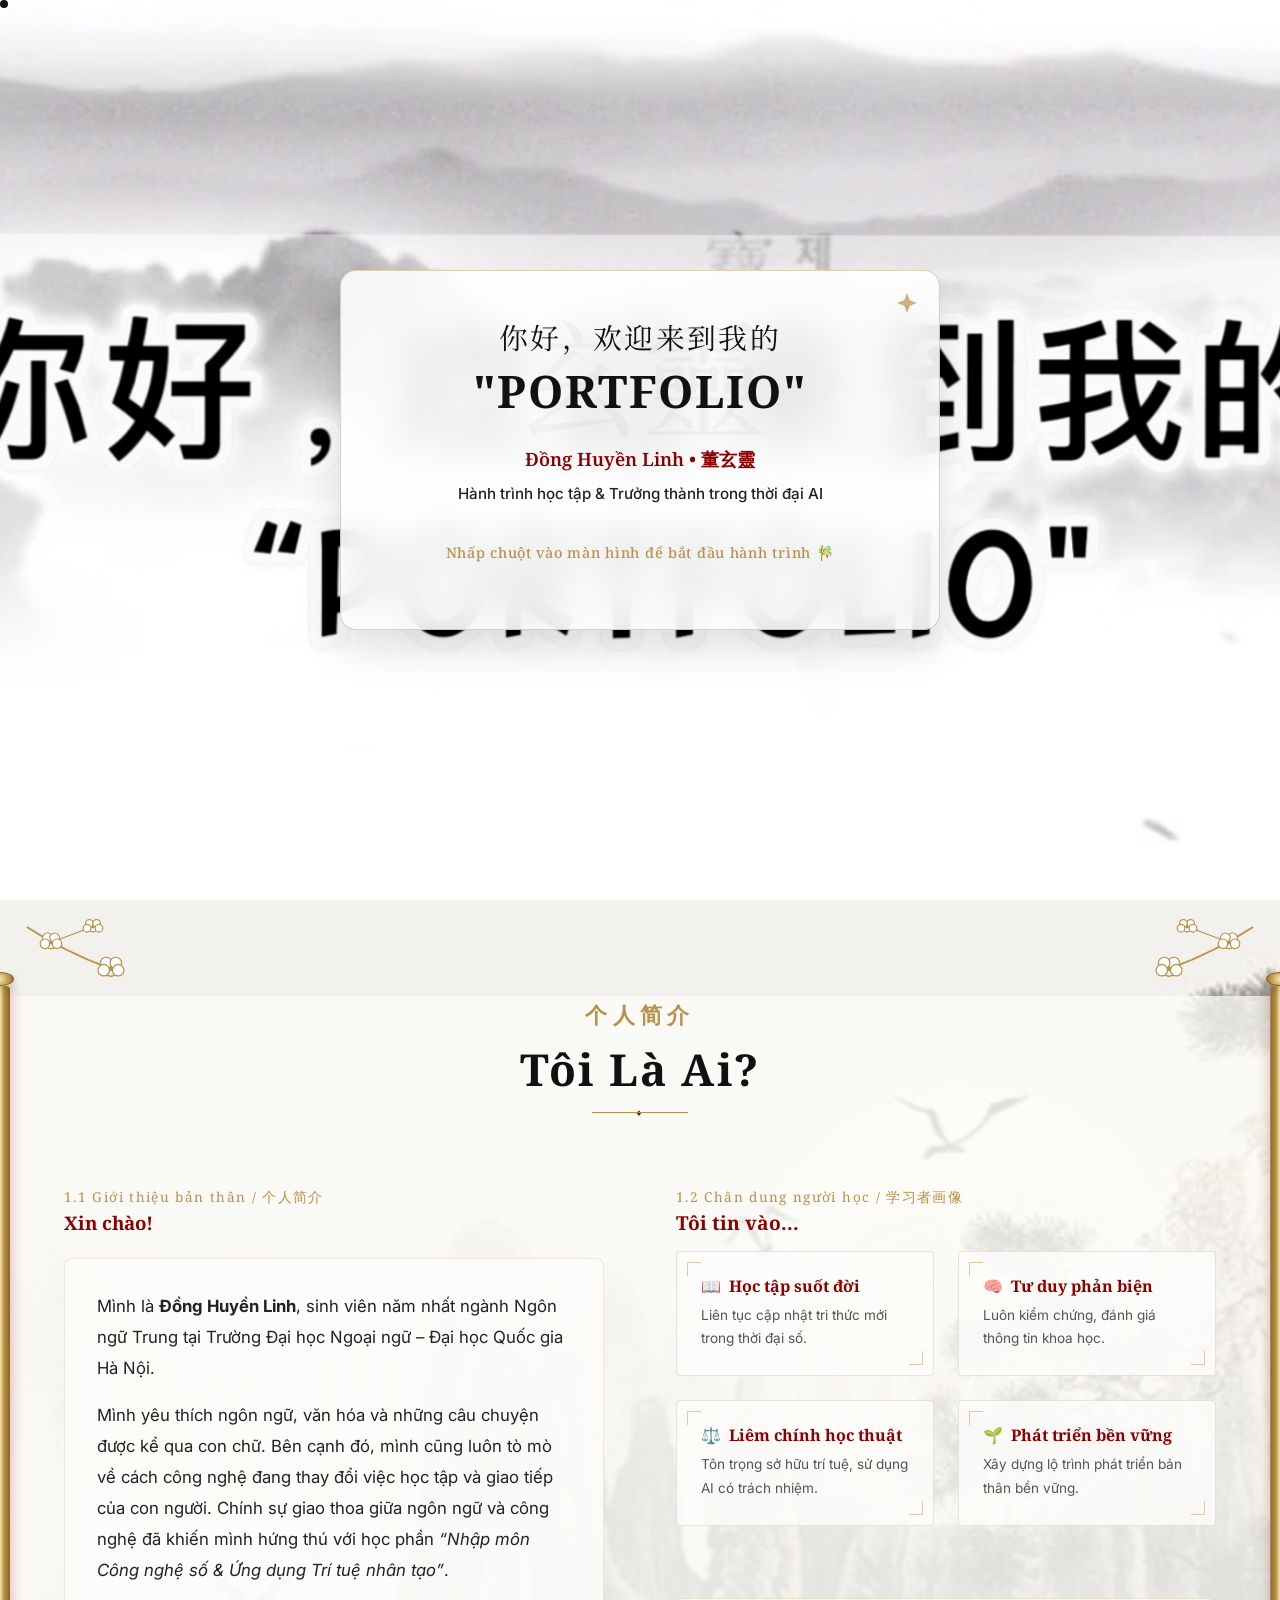
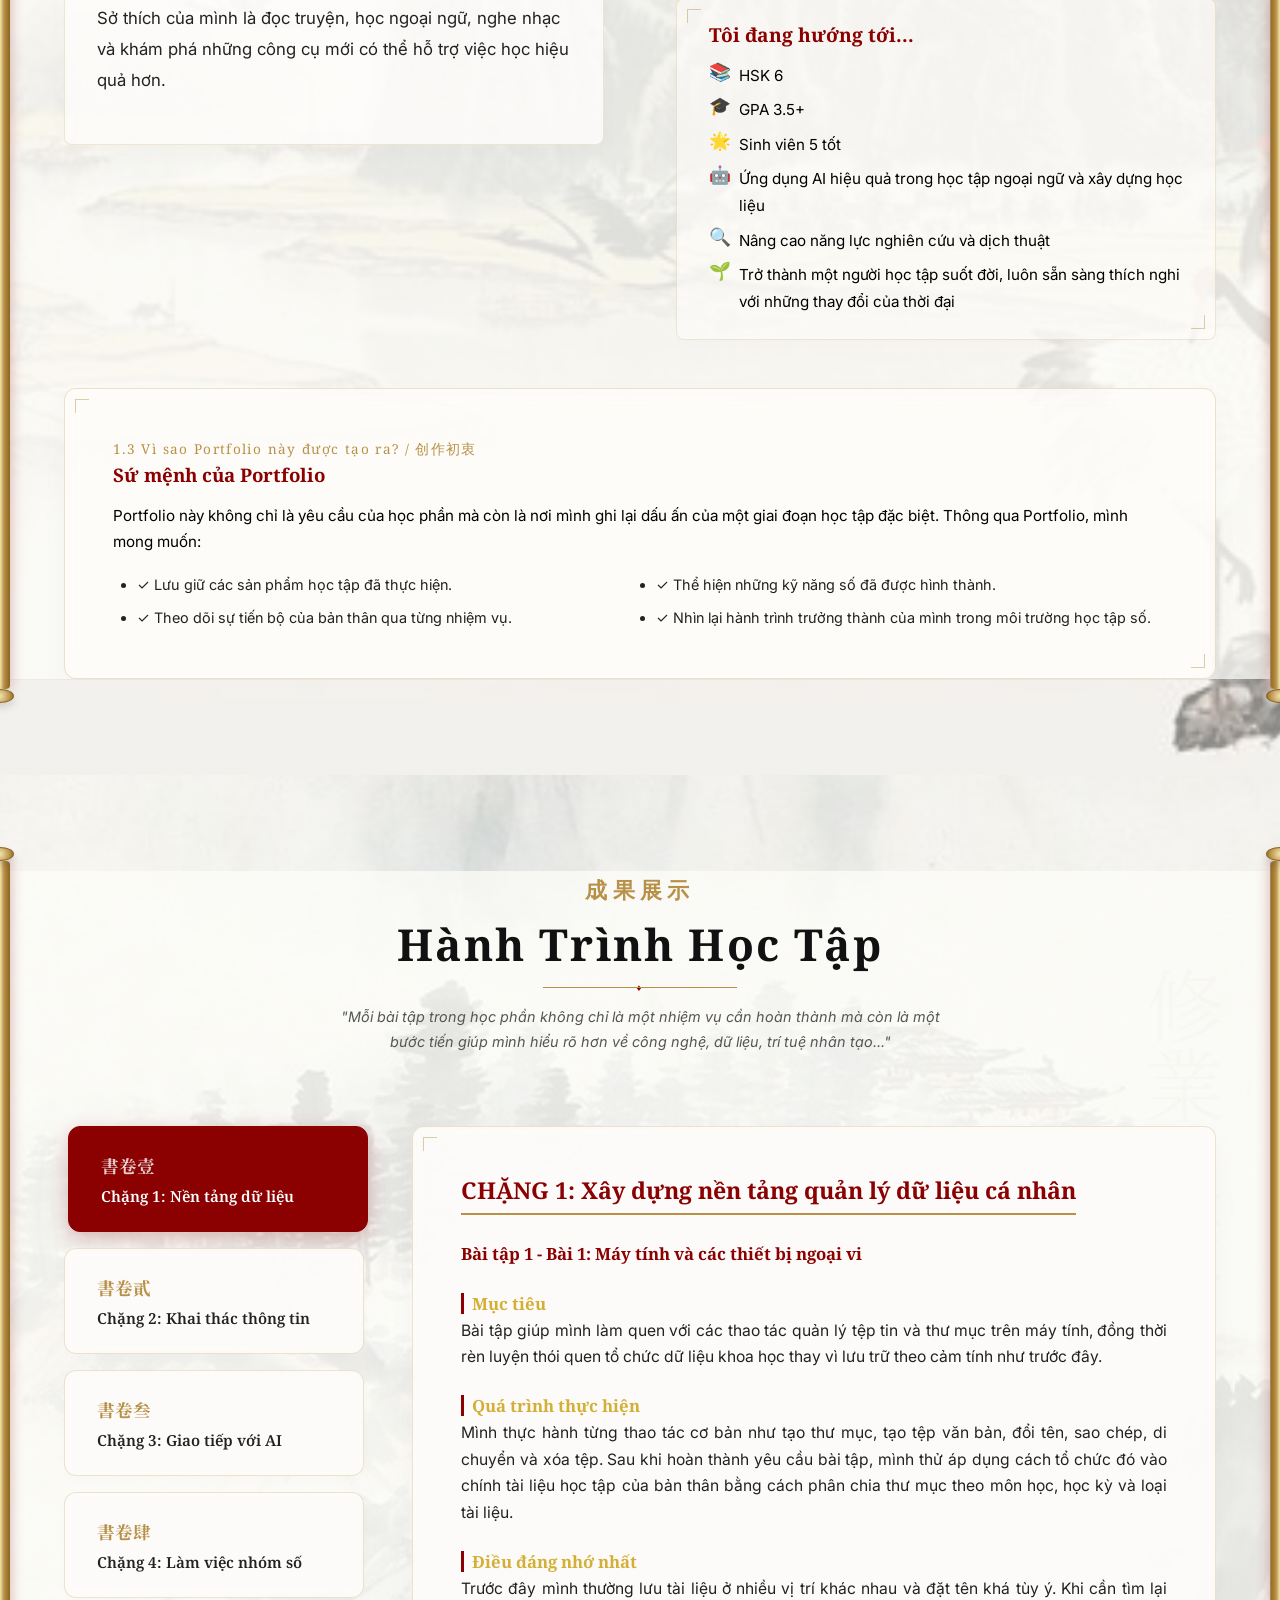
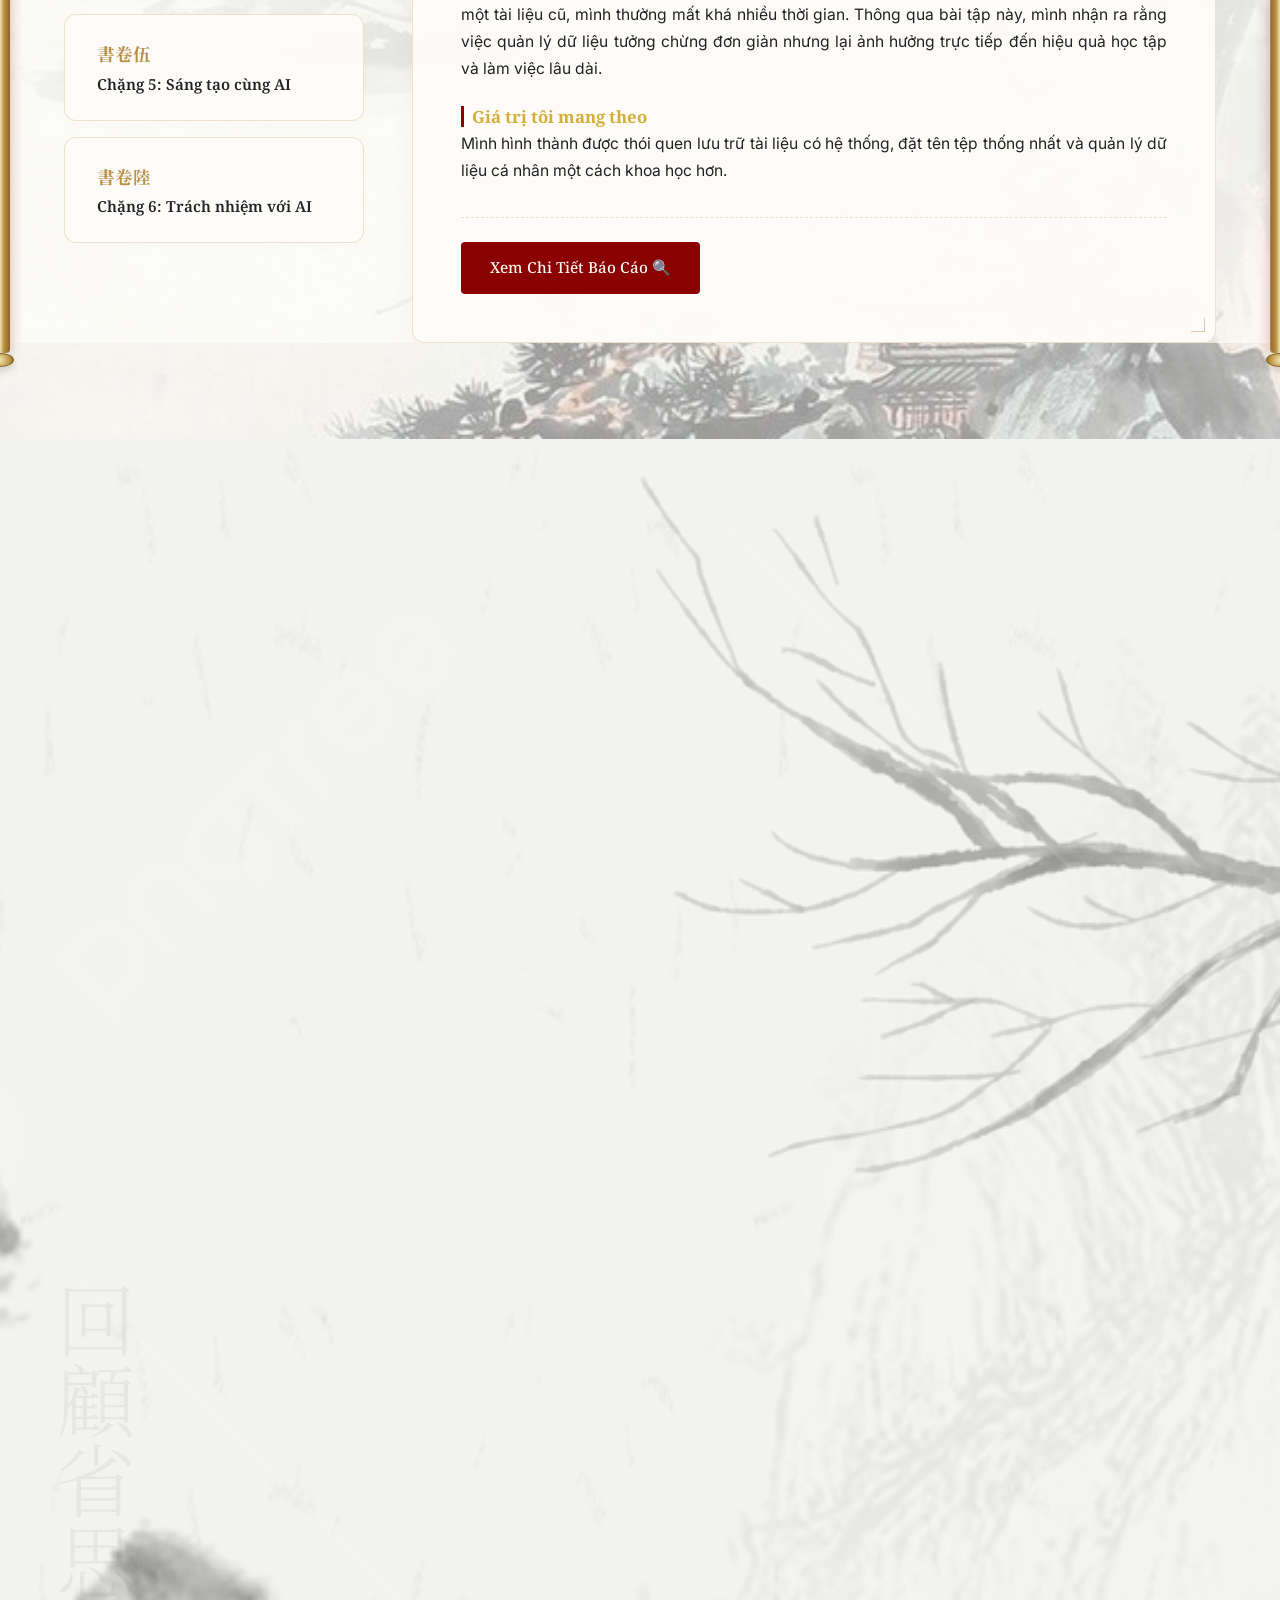
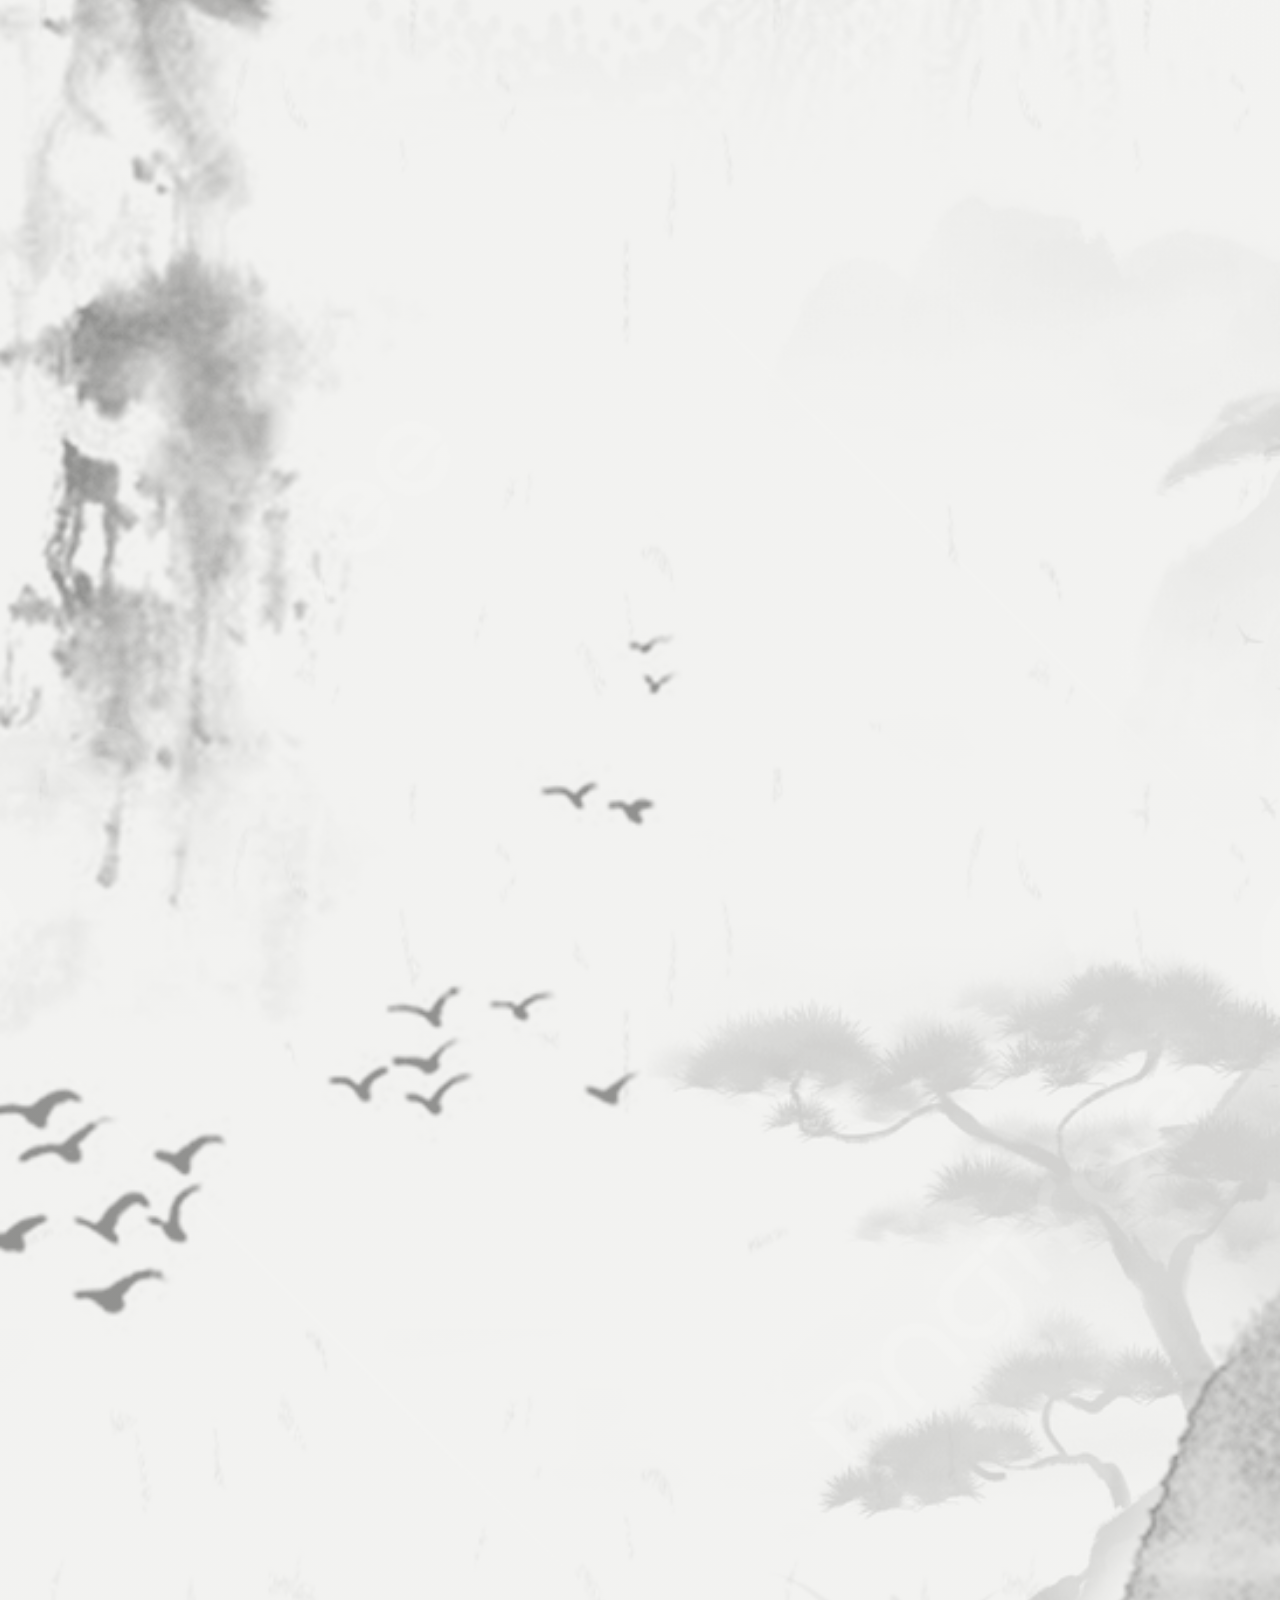
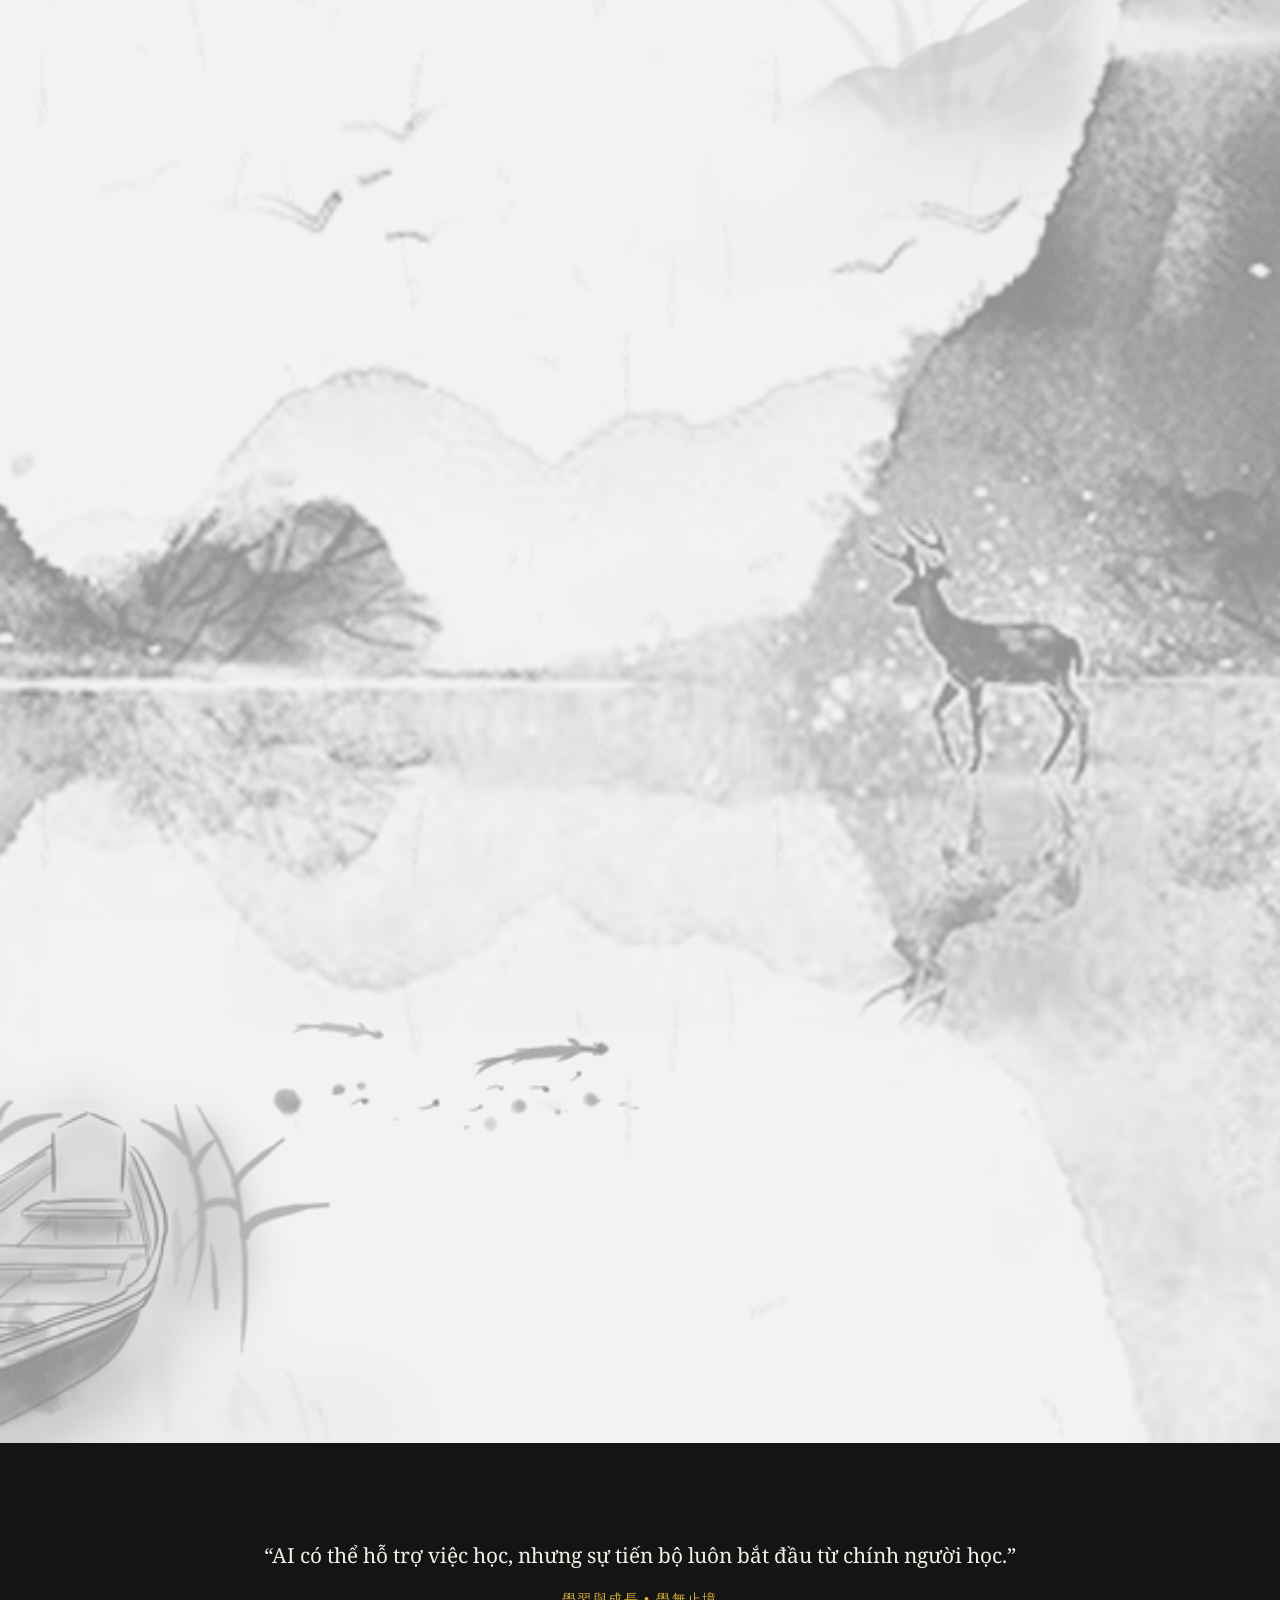
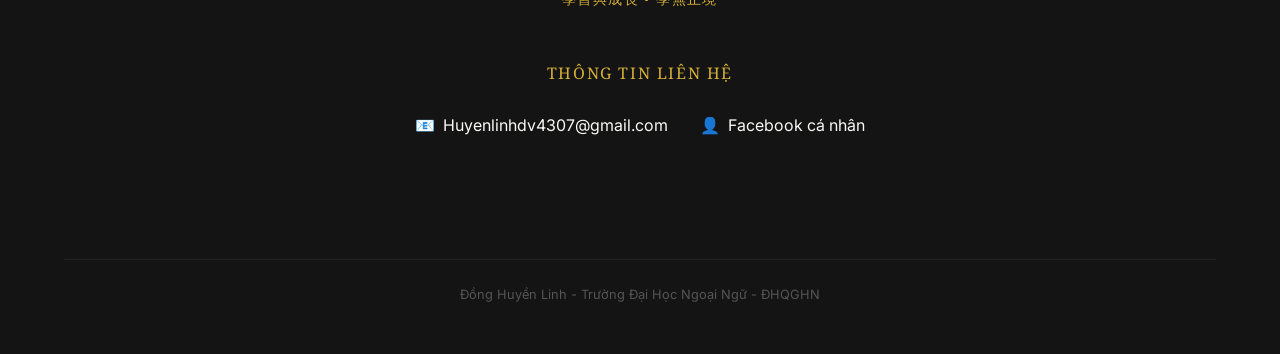
==== index.html @ 00863ffe "Merge branch 'ban-on-dinh' into testToiUu" ====
<!DOCTYPE html>
<html lang="vi">
<head>
  <meta charset="UTF-8">
  <meta name="viewport" content="width=device-width, initial-scale=1.0">
  <meta name="description" content="Digital Portfolio hành trình học tập và trưởng thành trong thời đại AI của Đồng Huyền Linh - Sinh viên Ngôn ngữ Trung, Trường Đại học Ngoại ngữ - ĐHQGHN.">
  <title>Đồng Huyền Linh | Digital Portfolio</title>

  <!-- 🚀 DNS Preconnect & Font/Asset Preloads -->
  <link rel="preconnect" href="https://fonts.googleapis.com">
  <link rel="preconnect" href="https://fonts.gstatic.com" crossorigin>
  <link rel="preconnect" href="https://cdnjs.cloudflare.com">
  
  <link rel="preload" href="https://fonts.googleapis.com/css2?family=Inter:wght@300;400;500;600;700&family=Noto+Serif+SC:wght@300;400;600;700&family=Noto+Serif:ital,wght@0,400;0,700;1,400&family=Playfair+Display:ital,wght@0,400;0,700;1,400&display=swap" as="style">
  <link rel="preload" href="./css/variables.css" as="style">
  <link rel="preload" href="./css/base.css" as="style">
  <link rel="preload" href="./css/components.css" as="style">
  <link rel="preload" href="./css/sections.css" as="style">
  <link rel="preload" as="image" href="./PortfolioAssets/ẢNH AVARTAR PHẦN MỞ ĐẦU_.jpg" fetchpriority="high">

  <link rel="stylesheet" href="https://fonts.googleapis.com/css2?family=Inter:wght@300;400;500;600;700&family=Noto+Serif+SC:wght@300;400;600;700&family=Noto+Serif:ital,wght@0,400;0,700;1,400&family=Playfair+Display:ital,wght@0,400;0,700;1,400&display=swap">

  <link rel="icon" type="image/png" href="./img/ulis_logo.png">
  <link rel="canonical" href="https://linhdhl437.github.io/HLinhPortfolio/index.html">
  
  <!-- Open Graph / Facebook -->
  <meta property="og:type" content="website">
  <meta property="og:url" content="https://linhdhl437.github.io/HLinhPortfolio/index.html">
  <meta property="og:title" content="Đồng Huyền Linh | Digital Portfolio">
  <meta property="og:description" content="Digital Portfolio hành trình học tập và trưởng thành trong thời đại AI của Đồng Huyền Linh - Sinh viên Ngôn ngữ Trung, Trường Đại học Ngoại ngữ - ĐHQGHN.">
  <meta property="og:image" content="https://linhdhl437.github.io/HLinhPortfolio/PortfolioAssets/AnhIntro1.png">

  <!-- Twitter -->
  <meta property="twitter:card" content="summary_large_image">
  <meta property="twitter:url" content="https://linhdhl437.github.io/HLinhPortfolio/index.html">
  <meta property="twitter:title" content="Đồng Huyền Linh | Digital Portfolio">
  <meta property="twitter:description" content="Digital Portfolio hành trình học tập và trưởng thành trong thời đại AI của Đồng Huyền Linh - Sinh viên Ngôn ngữ Trung, Trường Đại học Ngoại ngữ - ĐHQGHN.">
  <meta property="twitter:image" content="https://linhdhl437.github.io/HLinhPortfolio/PortfolioAssets/AnhIntro1.png">

  <!-- Structured Data JSON-LD -->
  <script type="application/ld+json">
    {
      "@context": "https://schema.org",
      "@type": "Person",
      "name": "Đồng Huyền Linh",
      "jobTitle": "Sinh viên Ngôn ngữ Trung",
      "affiliation": {
        "@type": "EducationalOrganization",
        "name": "Trường Đại học Ngoại ngữ - ĐHQGHN"
      },
      "url": "https://linhdhl437.github.io/HLinhPortfolio/index.html"
    }
  </script>
  
  <!-- 🚀 CRITICAL: Run before body renders to handle reload reset & prevent intro flash -->
  <script>
    (function() {
      var isReload = false;
      if (window.performance && window.performance.getEntriesByType) {
        var navEntries = window.performance.getEntriesByType("navigation");
        if (navEntries.length && navEntries[0].type === "reload") {
          isReload = true;
        }
      }
      
      var hash = window.location.hash;
      
      if (isReload) {
        // Force page back to beginning on refresh (reset hash & scroll)
        if (hash) {
          window.history.replaceState(null, null, window.location.pathname);
        }
        if ('scrollRestoration' in history) {
          history.scrollRestoration = 'manual';
        }
      } else {
        var skipHashes = ['#ToiLaAi', '#HanhTrinh', '#NhinLai', '#LienHe'];
        var shouldSkip = (hash && (hash.indexOf('#stage-node-') === 0 || skipHashes.indexOf(hash) !== -1));
        if (shouldSkip) {
          document.documentElement.classList.add('skip-intro');
        }
      }
    })();
  </script>
  <style>
    /* Hide intro overlay immediately when navigating back — no flash */
    html.skip-intro #intro-video-overlay {
      display: none !important;
    }
    /* Also prevent body scroll-lock flash */
    html.skip-intro body {
      overflow: auto !important;
    }
  </style>

  <!-- 🎋 CSS Design System & Components -->
  <link rel="stylesheet" href="./css/variables.css">
  <link rel="stylesheet" href="./css/base.css">
  <link rel="stylesheet" href="./css/animations.css">
  <link rel="stylesheet" href="./css/components.css">
  <link rel="stylesheet" href="./css/sections.css">
</head>
<body>

  <!-- 🖌️ Ambient Canvas (Vết mực loang, lá trúc, chim bay, mây trôi) -->
  <canvas id="ambient-canvas" style="position: fixed; top: 0; left: 0; width: 100%; height: 100%; z-index: 1; pointer-events: none;"></canvas>

  <!-- 🖌️ Ink Bleed Canvas (Hiệu ứng mực loang thủy mặc khi click) -->
  <canvas id="ink-canvas" style="position: fixed; top: 0; left: 0; width: 100%; height: 100%; z-index: 10005; pointer-events: none;"></canvas>

  <!-- 🖌️ Intro Video & Welcome Overlay (Toàn màn hình) -->
  <div id="intro-video-overlay" class="intro-video-overlay">
    <!-- Màn hình đệm cổ phong (Welcome Enter Screen) -->
    <div id="intro-enter-screen" class="intro-enter-screen" style="cursor: pointer;" role="button" tabindex="0" aria-label="Nhấp để bắt đầu hành trình">
      <div class="glass-panel-welcome">
        <!-- Watermark chữ Hán mờ -->
        <div class="watermark-characters">玄靈</div>
        
        <!-- Chữ chào mừng -->
        <h2 class="chinese-welcome">你好，欢迎来到我的</h2>
        <h1 class="english-welcome">"PORTFOLIO"</h1>
        
        <p class="welcome-name">Đồng Huyền Linh • 董玄靈</p>
        <p class="welcome-desc">Hành trình học tập & Trưởng thành trong thời đại AI</p>
        
        <!-- Dòng chỉ dẫn tĩnh cổ phong -->
        <p class="welcome-click-to-start" style="font-family: var(--font-serif); font-size: 0.9rem; color: var(--accent-gold); margin-top: 1.5rem; letter-spacing: 0.05em; font-weight: 500; pointer-events: none;">
          Nhấp chuột vào màn hình để bắt đầu hành trình 🎋
        </p>
      </div>
    </div>
    
    <!-- Nút Bỏ qua Video (Skip Intro) -->
    <button id="btn-skip-intro" class="btn-skip-intro" style="position: absolute; top: 24px; right: 24px; z-index: 10; background: rgba(0, 0, 0, 0.75); border: 1px solid rgba(255,255,255,0.4); color: #ffffff; padding: 8px 18px; font-family: var(--font-serif); font-size: 0.95rem; font-weight: 600; border-radius: 4px; cursor: pointer; backdrop-filter: blur(8px); transition: background 0.3s, border-color 0.3s, transform 0.2s; box-shadow: 0 4px 12px rgba(0,0,0,0.15);">
      Bỏ qua ✕
    </button>
    
    <!-- Thẻ video phát intro -->
    <video id="intro-video" playsinline preload="none" style="pointer-events: none;">
      <source src="./PortfolioAssets/VideoIntroPhanMoDau.mp4" type="video/mp4">
      Trình duyệt của bạn không hỗ trợ thẻ video này.
    </video>
  </div>

  <!-- 🧭 Site Header & Sticky Navigation -->
  <header id="site-header" class="site-header">
    <div class="container nav-container">
      <a href="#Modau" class="nav-logo">
        <div class="nav-uni-logos">
          <img src="./img/vnu_logo.png" alt="VNU Logo" class="nav-uni-logo" width="36" height="36" decoding="async" title="Đại học Quốc gia Hà Nội">
          <img src="./img/ulis_logo.png" alt="ULIS Logo" class="nav-uni-logo" width="36" height="36" decoding="async" title="Trường Đại học Ngoại ngữ">
        </div>
        玄靈 <span>• Huyền Linh</span>
      </a>
      <button class="menu-toggle" id="menu-toggle" aria-label="Toggle Navigation">
        <span></span>
        <span></span>
        <span></span>
      </button>
      <nav>
        <ul class="nav-menu" id="nav-menu">
          <li><a href="#Modau" class="nav-link active">Mở đầu</a></li>
          <li><a href="#ToiLaAi" class="nav-link">Tôi là ai</a></li>
          <li><a href="#HanhTrinh" class="nav-link">Hành trình</a></li>
          <li><a href="#NhinLai" class="nav-link">Nhìn lại</a></li>
          <li><a href="#LienHe" class="nav-link">Liên hệ</a></li>
          <li style="display: flex; align-items: center; margin-left: 12px; position: relative;">
            <div class="brush-toggle-capsule" id="particle-toggle-capsule" title="Đổi hiệu ứng con trỏ chuột">
              <button id="btn-toggle-particles" class="btn-toggle-brush" aria-label="Toggle Cursor Trail Particles">
                🌸
              </button>
            </div>
            <!-- Tooltip chỉ dẫn đổi hiệu ứng cọ di chuột -->
            <div class="brush-toggle-tooltip" id="particle-toggle-tooltip">
              Nhấp để đổi cọ di chuột 🎋
            </div>
          </li>
        </ul>
      </nav>
    </div>
  </header>

  <main>
    <!-- ==========================================================================
         1. HERO SECTION (MỞ ĐẦU)
         ========================================================================== -->
    <section id="Modau" class="hero-section">
      <div class="hero-bg-mountains"></div>
      
      <!-- Decorative background clouds -->
      <svg class="hero-cloud animate-float-cloud" style="position: absolute; top: 15%; left: 5%; width: 120px; opacity: 0.08; z-index: 1;" viewBox="0 0 100 100" aria-hidden="true">
        <path fill="currentColor" d="M20,50 C20,35 40,30 50,40 C60,25 85,30 80,50 C95,50 95,70 80,70 C70,70 65,70 50,70 C30,70 10,70 20,50 Z"/>
      </svg>
      <svg class="hero-cloud animate-float-cloud" style="position: absolute; top: 25%; right: 8%; width: 180px; opacity: 0.06; z-index: 1; animation-delay: -3s;" viewBox="0 0 100 100" aria-hidden="true">
        <path fill="currentColor" d="M20,50 C20,35 40,30 50,40 C60,25 85,30 80,50 C95,50 95,70 80,70 C70,70 65,70 50,70 C30,70 10,70 20,50 Z"/>
      </svg>

      <!-- Decorative calligraphy watermark -->
      <div class="calligraphy-accent" style="top: 15%; right: 5%;" aria-hidden="true">數位學卷</div> <!-- Kỷ yếu số -->

      <div class="container hero-grid">
        <div class="hero-content hero-animate" style="opacity: 0;">
          <div class="hero-content-block card-classical" style="background: rgba(253, 252, 249, 0.58); backdrop-filter: blur(12px); -webkit-backdrop-filter: blur(12px); padding: var(--space-xl); border-radius: 12px; border: 1px solid rgba(184, 144, 71, 0.25); box-shadow: 0 10px 30px rgba(0, 0, 0, 0.03); max-width: 600px; color: #000000; text-align: left;">
            <span class="hero-subtitle" style="color: var(--accent-vermillion); font-weight: 600; font-family: var(--font-serif); font-size: 1.15rem; letter-spacing: 0.1em; display: block; margin-bottom: 6px;">
              Digital Portfolio <span style="font-family: var(--font-chinese); font-size: 0.9rem; margin-left: 6px; color: var(--text-muted);">/ 数字化作品集</span>
            </span>
            <h1 class="hero-title" style="color: #000000; font-size: clamp(1.8rem, 3.8vw, 2.8rem); font-weight: 700; margin: 10px 0; font-family: var(--font-serif); line-height: 1.25;">Hành trình học tập và trưởng thành trong thời đại AI</h1>
            
            <div class="hero-meta" style="border-left: 3px solid var(--accent-gold); padding-left: var(--space-md); margin: var(--space-md) 0; color: #000000; text-align: left;">
              <p style="font-weight: 700; font-size: 1.25rem; margin-bottom: 6px; color: #000000;">ĐỒNG HUYỀN LINH</p>
              <p style="font-size: 1rem; margin-bottom: 2px; font-family: var(--font-serif); font-weight: 600; color: #000000;">Sinh viên ngành Ngôn ngữ Trung</p>
              <p style="font-size: 0.9rem; color: #1a1a1a; margin-top: 4px;">Trường Đại học Ngoại ngữ – ĐHQGHN | MSSV: 25041679</p>
            </div>
            
            <p class="hero-quote" style="color: #000000; font-family: var(--font-serif); font-style: italic; font-size: 1.05rem; line-height: 1.6; border-top: 1px dashed rgba(0,0,0,0.15); padding-top: var(--space-sm); margin-top: var(--space-sm); margin-bottom: 0;">
              “Hãy để AI làm trợ lý nâng tầm tư duy, đừng biến AI thành bộ não thay thế chính mình.”
            </p>
          </div>
        </div>
        
        <div class="hero-visual hero-animate" style="opacity: 0;">
          <div class="hero-avatar-wrapper">
            <img src="./PortfolioAssets/ẢNH AVARTAR PHẦN MỞ ĐẦU_.jpg" alt="Đồng Huyền Linh" class="hero-avatar">
          </div>
          
          <!-- Embedded Video Intro (Chuyển thành Card kích hoạt Replay Intro) -->
          <div class="hero-video-box cursor-pointer" id="hero-video-trigger" style="cursor: pointer;">
            <div class="hero-video-thumbnail-wrapper" style="position: relative; border-radius: 6px; overflow: hidden; height: 180px; background-color: #000;">
              <img src="./PortfolioAssets/AnhIntro1.png" alt="Video Intro" style="width: 100%; height: 100%; object-fit: cover; opacity: 0.8;">
              <div class="video-play-overlay" style="position: absolute; top: 0; left: 0; width: 100%; height: 100%; display: flex; align-items: center; justify-content: center; background: rgba(0,0,0,0.3); transition: background 0.3s;">
                <div class="play-btn-circle" style="width: 50px; height: 50px; border-radius: 50%; background: rgba(255,255,255,0.9); display: flex; align-items: center; justify-content: center; box-shadow: 0 4px 10px rgba(0,0,0,0.3); color: var(--accent-vermillion); font-size: 1.25rem;">
                  ▶
                </div>
              </div>
            </div>
            <div class="video-label">Xem lại intro</div>
          </div>
        </div>
      </div>
    </section>

    <!-- ==========================================================================
         2. TÔI LÀ AI? SECTION
         ========================================================================== -->
    <section id="ToiLaAi" class="section-padding scroll-reveal" style="position: relative;">
      <!-- Elegant Corner Flowers -->
      <svg class="corner-flower top-left" viewBox="0 0 100 100" aria-hidden="true">
        <path d="M10,10 Q40,30 80,45" fill="none" stroke="currentColor" stroke-width="1.5"/>
        <path d="M30,23 Q50,15 65,10" fill="none" stroke="currentColor" stroke-width="1"/>
        <circle cx="30" cy="23" r="5" fill="#FFF" stroke="currentColor" stroke-width="1"/>
        <circle cx="27" cy="19" r="4" fill="#FFF" stroke="currentColor" stroke-width="1"/>
        <circle cx="33" cy="19" r="4" fill="#FFF" stroke="currentColor" stroke-width="1"/>
        <circle cx="25" cy="24" r="4" fill="#FFF" stroke="currentColor" stroke-width="1"/>
        <circle cx="35" cy="24" r="4" fill="#FFF" stroke="currentColor" stroke-width="1"/>
        <circle cx="30" cy="23" r="1.5" fill="var(--accent-gold)"/>
        <circle cx="65" cy="10" r="4" fill="#FFF" stroke="currentColor" stroke-width="1"/>
        <circle cx="62" cy="7" r="3.2" fill="#FFF" stroke="currentColor" stroke-width="1"/>
        <circle cx="68" cy="7" r="3.2" fill="#FFF" stroke="currentColor" stroke-width="1"/>
        <circle cx="60" cy="11" r="3.2" fill="#FFF" stroke="currentColor" stroke-width="1"/>
        <circle cx="70" cy="11" r="3.2" fill="#FFF" stroke="currentColor" stroke-width="1"/>
        <circle cx="65" cy="10" r="1.2" fill="var(--accent-gold)"/>
        <circle cx="80" cy="45" r="6" fill="#FFF" stroke="currentColor" stroke-width="1.2"/>
        <circle cx="76" cy="40" r="4.8" fill="#FFF" stroke="currentColor" stroke-width="1"/>
        <circle cx="84" cy="40" r="4.8" fill="#FFF" stroke="currentColor" stroke-width="1"/>
        <circle cx="74" cy="46" r="4.8" fill="#FFF" stroke="currentColor" stroke-width="1"/>
        <circle cx="86" cy="46" r="4.8" fill="#FFF" stroke="currentColor" stroke-width="1"/>
        <circle cx="80" cy="45" r="1.8" fill="var(--accent-gold)"/>
      </svg>
      <svg class="corner-flower top-right" viewBox="0 0 100 100" aria-hidden="true">
        <path d="M10,10 Q40,30 80,45" fill="none" stroke="currentColor" stroke-width="1.5"/>
        <path d="M30,23 Q50,15 65,10" fill="none" stroke="currentColor" stroke-width="1"/>
        <circle cx="30" cy="23" r="5" fill="#FFF" stroke="currentColor" stroke-width="1"/>
        <circle cx="27" cy="19" r="4" fill="#FFF" stroke="currentColor" stroke-width="1"/>
        <circle cx="33" cy="19" r="4" fill="#FFF" stroke="currentColor" stroke-width="1"/>
        <circle cx="25" cy="24" r="4" fill="#FFF" stroke="currentColor" stroke-width="1"/>
        <circle cx="35" cy="24" r="4" fill="#FFF" stroke="currentColor" stroke-width="1"/>
        <circle cx="30" cy="23" r="1.5" fill="var(--accent-gold)"/>
        <circle cx="65" cy="10" r="4" fill="#FFF" stroke="currentColor" stroke-width="1"/>
        <circle cx="62" cy="7" r="3.2" fill="#FFF" stroke="currentColor" stroke-width="1"/>
        <circle cx="68" cy="7" r="3.2" fill="#FFF" stroke="currentColor" stroke-width="1"/>
        <circle cx="60" cy="11" r="3.2" fill="#FFF" stroke="currentColor" stroke-width="1"/>
        <circle cx="70" cy="11" r="3.2" fill="#FFF" stroke="currentColor" stroke-width="1"/>
        <circle cx="65" cy="10" r="1.2" fill="var(--accent-gold)"/>
        <circle cx="80" cy="45" r="6" fill="#FFF" stroke="currentColor" stroke-width="1.2"/>
        <circle cx="76" cy="40" r="4.8" fill="#FFF" stroke="currentColor" stroke-width="1"/>
        <circle cx="84" cy="40" r="4.8" fill="#FFF" stroke="currentColor" stroke-width="1"/>
        <circle cx="74" cy="46" r="4.8" fill="#FFF" stroke="currentColor" stroke-width="1"/>
        <circle cx="86" cy="46" r="4.8" fill="#FFF" stroke="currentColor" stroke-width="1"/>
        <circle cx="80" cy="45" r="1.8" fill="var(--accent-gold)"/>
      </svg>

      <!-- Calligraphy decorative stamp background -->
      <div class="calligraphy-accent" style="top: 25%; left: 2%; font-size: 4rem;" aria-hidden="true">吾是誰</div> <!-- Ta là ai -->

      <div class="scroll-unroll-container">
        <div class="scroll-unroll-roller-left"></div>
        <div class="scroll-unroll-roller-right"></div>
        <div class="scroll-unroll-content">
          <div class="container">
            <div class="section-header">
              <span class="section-eyebrow">个人简介</span>
              <h2 class="section-title-line text-serif">Tôi Là Ai?</h2>
            </div>
            
            <div class="about-grid">
              <div class="stagger-item" style="opacity: 0;">
                <span class="journey-eyebrow text-serif" style="display: block; margin-bottom: 2px;">1.1 Giới thiệu bản thân / 个人简介</span>
                <h3 class="text-serif" style="margin-bottom: var(--space-md); color: var(--accent-vermillion);">Xin chào!</h3>
                <div class="about-intro-text">
                  <p>
                    Mình là <strong>Đồng Huyền Linh</strong>, sinh viên năm nhất ngành Ngôn ngữ Trung tại Trường Đại học Ngoại ngữ – Đại học Quốc gia Hà Nội.
                  </p>
                  <p>
                    Mình yêu thích ngôn ngữ, văn hóa và những câu chuyện được kể qua con chữ. Bên cạnh đó, mình cũng luôn tò mò về cách công nghệ đang thay đổi việc học tập và giao tiếp của con người. Chính sự giao thoa giữa ngôn ngữ và công nghệ đã khiến mình hứng thú với học phần <em>“Nhập môn Công nghệ số & Ứng dụng Trí tuệ nhân tạo”</em>.
                  </p>
                  <p>
                    Sở thích của mình là đọc truyện, học ngoại ngữ, nghe nhạc và khám phá những công cụ mới có thể hỗ trợ việc học hiệu quả hơn.
                  </p>
                </div>
              </div>
              
              <div class="about-details stagger-item" style="opacity: 0;">
                <!-- Values Grid -->
                <div>
                  <span class="journey-eyebrow text-serif" style="display: block; margin-bottom: 2px;">1.2 Chân dung người học / 学习者画像</span>
                  <h3 class="text-serif" style="margin-bottom: var(--space-sm); font-size: 1.2rem; color: var(--accent-vermillion);">Tôi tin vào...</h3>
                  <div class="values-grid">
                    <div class="value-card card-classical">
                      <h4><span>📖</span> Học tập suốt đời</h4>
                      <p style="font-size: 0.85rem; color: var(--text-muted); margin-bottom: 0;">Liên tục cập nhật tri thức mới trong thời đại số.</p>
                    </div>
                    <div class="value-card card-classical">
                      <h4><span>🧠</span> Tư duy phản biện</h4>
                      <p style="font-size: 0.85rem; color: var(--text-muted); margin-bottom: 0;">Luôn kiểm chứng, đánh giá thông tin khoa học.</p>
                    </div>
                    <div class="value-card card-classical">
                      <h4><span>⚖️</span> Liêm chính học thuật</h4>
                      <p style="font-size: 0.85rem; color: var(--text-muted); margin-bottom: 0;">Tôn trọng sở hữu trí tuệ, sử dụng AI có trách nhiệm.</p>
                    </div>
                    <div class="value-card card-classical">
                      <h4><span>🌱</span> Phát triển bền vững</h4>
                      <p style="font-size: 0.85rem; color: var(--text-muted); margin-bottom: 0;">Xây dựng lộ trình phát triển bản thân bền vững.</p>
                    </div>
                  </div>
                </div>
                
                <!-- Goals Section -->
                <div class="goals-section card card-classical" style="background: rgba(253, 252, 249, 0.65); backdrop-filter: blur(12px); -webkit-backdrop-filter: blur(12px); padding: var(--space-md) var(--space-lg); border-radius: 8px; border: 1px solid rgba(184, 144, 71, 0.2); box-shadow: 0 4px 12px rgba(0,0,0,0.01); margin-top: var(--space-md);">
                  <h3 class="text-serif" style="margin-bottom: var(--space-sm); font-size: 1.2rem; color: var(--accent-vermillion);">Tôi đang hướng tới...</h3>
                  <ul class="goals-list" style="margin: 0; padding: 0; display: flex; flex-direction: column; gap: 8px;">
                    <li class="goal-item" style="display: flex; align-items: flex-start; gap: 8px;"><span class="goal-icon">📚</span> HSK 6</li>
                    <li class="goal-item" style="display: flex; align-items: flex-start; gap: 8px;"><span class="goal-icon">🎓</span> GPA 3.5+</li>
                    <li class="goal-item" style="display: flex; align-items: flex-start; gap: 8px;"><span class="goal-icon">🌟</span> Sinh viên 5 tốt</li>
                    <li class="goal-item" style="display: flex; align-items: flex-start; gap: 8px;"><span class="goal-icon">🤖</span> Ứng dụng AI hiệu quả trong học tập ngoại ngữ và xây dựng học liệu</li>
                    <li class="goal-item" style="display: flex; align-items: flex-start; gap: 8px;"><span class="goal-icon">🔍</span> Nâng cao năng lực nghiên cứu và dịch thuật</li>
                    <li class="goal-item" style="display: flex; align-items: flex-start; gap: 8px;"><span class="goal-icon">🌱</span> Trở thành một người học tập suốt đời, luôn sẵn sàng thích nghi với những thay đổi của thời đại</li>
                  </ul>
                </div>
              </div>
            </div>

            <!-- 3. Vì sao Portfolio được tạo ra -->
            <div class="card card-classical stagger-item" style="opacity: 0; margin-top: var(--space-xl); background: rgba(253, 252, 249, 0.65); backdrop-filter: blur(12px); -webkit-backdrop-filter: blur(12px);">
              <span class="journey-eyebrow text-serif" style="display: block; margin-bottom: 2px;">1.3 Vì sao Portfolio này được tạo ra? / 创作初衷</span>
              <h3 class="text-serif" style="margin-bottom: var(--space-sm); color: var(--accent-vermillion);">Sứ mệnh của Portfolio</h3>
              <p style="font-size: 0.95rem;">
                Portfolio này không chỉ là yêu cầu của học phần mà còn là nơi mình ghi lại dấu ấn của một giai đoạn học tập đặc biệt. Thông qua Portfolio, mình mong muốn:
              </p>
              <ul style="padding-left: var(--space-md); font-size: 0.9rem; color: var(--text-charcoal); display: grid; grid-template-columns: 1fr 1fr; gap: 8px; margin-top: var(--space-xs);">
                <li>✓ Lưu giữ các sản phẩm học tập đã thực hiện.</li>
                <li>✓ Thể hiện những kỹ năng số đã được hình thành.</li>
                <li>✓ Theo dõi sự tiến bộ của bản thân qua từng nhiệm vụ.</li>
                <li>✓ Nhìn lại hành trình trưởng thành của mình trong môi trường học tập số.</li>
              </ul>
            </div>
          </div>
        </div>
      </div>
    </section>

    <!-- ==========================================================================
         3. HÀNH TRÌNH HỌC TẬP SECTION (6 CHẶNG - INTERFACE ONLY)
         ========================================================================== -->
    <section id="HanhTrinh" class="section-padding scroll-reveal">
      <div class="calligraphy-accent" style="top: 15%; right: 2%; font-size: 5rem;" aria-hidden="true">修業之旅</div> <!-- Tu nghiệp chi lữ -->

      <div class="scroll-unroll-container">
        <div class="scroll-unroll-roller-left"></div>
        <div class="scroll-unroll-roller-right"></div>
        <div class="scroll-unroll-content">
          <div class="container">
            <div class="section-header">
              <span class="section-eyebrow">成果展示</span>
              <h2 class="section-title-line text-serif">Hành Trình Học Tập</h2>
              <p style="max-width: 600px; margin: var(--space-sm) auto 0 auto; font-size: 0.9rem; color: var(--text-muted); font-style: italic;">
                "Mỗi bài tập trong học phần không chỉ là một nhiệm vụ cần hoàn thành mà còn là một bước tiến giúp mình hiểu rõ hơn về công nghệ, dữ liệu, trí tuệ nhân tạo..."
              </p>
            </div>
            
            <div class="journey-tabs-container">
              <!-- Left Column: Tabs list -->
              <div class="journey-tab-sidebar" role="tablist" aria-label="Hành trình học tập">
                <div class="journey-tab-item active" role="tab" aria-selected="true" tabindex="0" id="stage-tab-1" aria-controls="tab-stage-1" data-target="tab-stage-1">
                  <span class="tab-number">書卷壹</span>
                  <span class="tab-title">Chặng 1: Nền tảng dữ liệu</span>
                </div>
                <div class="journey-tab-item" role="tab" aria-selected="false" tabindex="-1" id="stage-tab-2" aria-controls="tab-stage-2" data-target="tab-stage-2">
                  <span class="tab-number">書卷貳</span>
                  <span class="tab-title">Chặng 2: Khai thác thông tin</span>
                </div>
                <div class="journey-tab-item" role="tab" aria-selected="false" tabindex="-1" id="stage-tab-3" aria-controls="tab-stage-3" data-target="tab-stage-3">
                  <span class="tab-number">書卷叁</span>
                  <span class="tab-title">Chặng 3: Giao tiếp với AI</span>
                </div>
                <div class="journey-tab-item" role="tab" aria-selected="false" tabindex="-1" id="stage-tab-4" aria-controls="tab-stage-4" data-target="tab-stage-4">
                  <span class="tab-number">書卷肆</span>
                  <span class="tab-title">Chặng 4: Làm việc nhóm số</span>
                </div>
                <div class="journey-tab-item" role="tab" aria-selected="false" tabindex="-1" id="stage-tab-5" aria-controls="tab-stage-5" data-target="tab-stage-5">
                  <span class="tab-number">書卷伍</span>
                  <span class="tab-title">Chặng 5: Sáng tạo cùng AI</span>
                </div>
                <div class="journey-tab-item" role="tab" aria-selected="false" tabindex="-1" id="stage-tab-6" aria-controls="tab-stage-6" data-target="tab-stage-6">
                  <span class="tab-number">書卷陸</span>
                  <span class="tab-title">Chặng 6: Trách nhiệm với AI</span>
                </div>
              </div>
              
              <!-- Right Column: Tab Contents -->
              <div class="journey-tab-content-wrapper card card-classical" style="padding: var(--space-xl);">
                
                <!-- CHẶNG 1 -->
                <div class="journey-tab-pane active" id="tab-stage-1" role="tabpanel" aria-labelledby="stage-tab-1">
                  <h3 class="tab-pane-title text-serif">CHẶNG 1: Xây dựng nền tảng quản lý dữ liệu cá nhân</h3>
                  <p style="font-family: var(--font-serif); font-size: 1.05rem; font-weight: bold; color: var(--accent-vermillion); margin-bottom: var(--space-md);">
                    Bài tập 1 - Bài 1: Máy tính và các thiết bị ngoại vi
                  </p>
                  
                  <div class="pane-section">
                    <h4 class="pane-section-title">Mục tiêu</h4>
                    <p class="pane-text">Bài tập giúp mình làm quen với các thao tác quản lý tệp tin và thư mục trên máy tính, đồng thời rèn luyện thói quen tổ chức dữ liệu khoa học thay vì lưu trữ theo cảm tính như trước đây.</p>
                  </div>
                  
                  <div class="pane-section">
                    <h4 class="pane-section-title">Quá trình thực hiện</h4>
                    <p class="pane-text">Mình thực hành từng thao tác cơ bản như tạo thư mục, tạo tệp văn bản, đổi tên, sao chép, di chuyển và xóa tệp. Sau khi hoàn thành yêu cầu bài tập, mình thử áp dụng cách tổ chức đó vào chính tài liệu học tập của bản thân bằng cách phân chia thư mục theo môn học, học kỳ và loại tài liệu.</p>
                  </div>
                  
                  <div class="pane-section">
                    <h4 class="pane-section-title">Điều đáng nhớ nhất</h4>
                    <p class="pane-text">Trước đây mình thường lưu tài liệu ở nhiều vị trí khác nhau và đặt tên khá tùy ý. Khi cần tìm lại một tài liệu cũ, mình thường mất khá nhiều thời gian. Thông qua bài tập này, mình nhận ra rằng việc quản lý dữ liệu tưởng chừng đơn giản nhưng lại ảnh hưởng trực tiếp đến hiệu quả học tập và làm việc lâu dài.</p>
                  </div>
                  
                  <div class="pane-section">
                    <h4 class="pane-section-title">Giá trị tôi mang theo</h4>
                    <p class="pane-text">Mình hình thành được thói quen lưu trữ tài liệu có hệ thống, đặt tên tệp thống nhất và quản lý dữ liệu cá nhân một cách khoa học hơn.</p>
                  </div>
                  
                  <div style="margin-top: var(--space-lg); border-top: 1px dashed rgba(184, 144, 71, 0.25); padding-top: var(--space-md);">
                    <a href="stage_details.html?stage=1" class="btn btn-primary" style="text-decoration: none;">Xem Chi Tiết Báo Cáo 🔍</a>
                  </div>
                </div>
                
                <!-- CHẶNG 2 -->
                <div class="journey-tab-pane" id="tab-stage-2" role="tabpanel" aria-labelledby="stage-tab-2">
                  <h3 class="tab-pane-title text-serif">CHẶNG 2: Học cách tìm kiếm thay vì chỉ tìm thấy</h3>
                  <p style="font-family: var(--font-serif); font-size: 1.05rem; font-weight: bold; color: var(--accent-vermillion); margin-bottom: var(--space-md);">
                    Bài tập 2 - Bài 2: Khai thác dữ liệu và thông tin
                  </p>
                  
                  <div class="pane-section">
                    <h4 class="pane-section-title">Mục tiêu</h4>
                    <p class="pane-text">Rèn luyện khả năng tìm kiếm tài liệu học thuật và đánh giá độ tin cậy của nguồn thông tin trước khi sử dụng.</p>
                  </div>
                  
                  <div class="pane-section">
                    <h4 class="pane-section-title">Quá trình thực hiện</h4>
                    <p class="pane-text">Mình lựa chọn một chủ đề liên quan đến ngành học, sau đó tìm kiếm tài liệu từ Google Scholar, các bài báo khoa học và nguồn học thuật trực tuyến. Không chỉ thu thập tài liệu, mình còn phải xem xét tác giả, cơ quan xuất bản, số lượng trích dẫn và tính cập nhật của từng nguồn.</p>
                  </div>
                  
                  <div class="pane-section">
                    <h4 class="pane-section-title">Điều đáng nhớ nhất</h4>
                    <p class="pane-text">Đây là lần đầu tiên mình thực sự phân biệt được sự khác nhau giữa một bài viết phổ thông trên Internet và một nguồn học thuật đáng tin cậy. Trước đây mình thường có xu hướng sử dụng những kết quả xuất hiện đầu tiên trên Google. Sau khi thực hiện bài tập, mình hiểu rằng việc tìm được thông tin không quá khó, nhưng đánh giá được chất lượng của thông tin mới là kỹ năng quan trọng.</p>
                  </div>
                  
                  <div class="pane-section">
                    <h4 class="pane-section-title">Giá trị tôi mang theo</h4>
                    <p class="pane-text">Mình bắt đầu có thói quen kiểm chứng nguồn tin trước khi sử dụng và biết cách tiếp cận các nguồn học thuật phục vụ học tập và nghiên cứu.</p>
                  </div>
                  
                  <div style="margin-top: var(--space-lg); border-top: 1px dashed rgba(184, 144, 71, 0.25); padding-top: var(--space-md);">
                    <a href="stage_details.html?stage=2" class="btn btn-primary" style="text-decoration: none;">Xem Chi Tiết Báo Cáo 🔍</a>
                  </div>
                </div>
                
                <!-- CHẶNG 3 -->
                <div class="journey-tab-pane" id="tab-stage-3" role="tabpanel" aria-labelledby="stage-tab-3">
                  <h3 class="tab-pane-title text-serif">CHẶNG 3: Học cách giao tiếp với AI</h3>
                  <p style="font-family: var(--font-serif); font-size: 1.05rem; font-weight: bold; color: var(--accent-vermillion); margin-bottom: var(--space-md);">
                    Bài tập 2 - Bài 3: Tổng quan về trí tuệ nhân tạo
                  </p>
                  
                  <div class="pane-section">
                    <h4 class="pane-section-title">Mục tiêu</h4>
                    <p class="pane-text">Khám phá ảnh hưởng của Prompt đến chất lượng phản hồi từ AI và rèn luyện khả năng đặt yêu cầu rõ ràng, có mục tiêu.</p>
                  </div>
                  
                  <div class="pane-section">
                    <h4 class="pane-section-title">Quá trình thực hiện</h4>
                    <p class="pane-text">Mình thử nghiệm nhiều phiên bản Prompt cho ba tác vụ khác nhau: tóm tắt tài liệu, giải thích khái niệm và tạo câu hỏi ôn tập. Mỗi tác vụ được thực hiện với Prompt cơ bản, Prompt cải tiến và Prompt nâng cao để so sánh chất lượng đầu ra.</p>
                  </div>
                  
                  <div class="pane-section">
                    <h4 class="pane-section-title">Điều đáng nhớ nhất</h4>
                    <p class="pane-text">Ban đầu mình nghĩ rằng AI sẽ hiểu mọi yêu cầu dù đặt câu hỏi như thế nào. Tuy nhiên, kết quả thử nghiệm cho thấy cùng một công cụ AI nhưng chất lượng câu trả lời thay đổi rất nhiều tùy vào cách đặt Prompt. Điều này khiến mình nhận ra rằng kỹ năng quan trọng không phải là biết dùng AI, mà là biết diễn đạt điều mình thực sự muốn nhận được.</p>
                  </div>
                  
                  <div class="pane-section">
                    <h4 class="pane-section-title">Giá trị tôi mang theo</h4>
                    <p class="pane-text">Mình học được cách đặt câu hỏi cụ thể hơn, tư duy rõ ràng hơn và biết cách cải thiện phản hồi của AI thông qua việc điều chỉnh Prompt.</p>
                  </div>
                  
                  <div style="margin-top: var(--space-lg); border-top: 1px dashed rgba(184, 144, 71, 0.25); padding-top: var(--space-md);">
                    <a href="stage_details.html?stage=3" class="btn btn-primary" style="text-decoration: none;">Xem Chi Tiết Báo Cáo 🔍</a>
                  </div>
                </div>
                
                <!-- CHẶNG 4 -->
                <div class="journey-tab-pane" id="tab-stage-4" role="tabpanel" aria-labelledby="stage-tab-4">
                  <h3 class="tab-pane-title text-serif">CHẶNG 4: Trải nghiệm làm việc nhóm trong môi trường số</h3>
                  <p style="font-family: var(--font-serif); font-size: 1.05rem; font-weight: bold; color: var(--accent-vermillion); margin-bottom: var(--space-md);">
                    Bài tập 3 - Bài 4: Giao tiếp và hợp tác trong môi trường số
                  </p>
                  
                  <div class="pane-section">
                    <h4 class="pane-section-title">Mục tiêu</h4>
                    <p class="pane-text">Trải nghiệm các nền tảng hỗ trợ làm việc nhóm và rèn luyện khả năng quản lý công việc cá nhân trong dự án chung.</p>
                  </div>
                  
                  <div class="pane-section">
                    <h4 class="pane-section-title">Quá trình thực hiện</h4>
                    <p class="pane-text">Trong một tuần làm việc nhóm, mình sử dụng Notion để quản lý nhiệm vụ, Google Docs để cộng tác nội dung và Google Drive để lưu trữ tài liệu. Mình theo dõi tiến độ công việc, cập nhật trạng thái nhiệm vụ và tham gia trao đổi với các thành viên trong nhóm.</p>
                  </div>
                  
                  <div class="pane-section">
                    <h4 class="pane-section-title">Điều đáng nhớ nhất</h4>
                    <p class="pane-text">Điều mình nhận ra là làm việc nhóm trực tuyến không đơn giản chỉ là chia việc cho nhau. Nếu thiếu cập nhật tiến độ hoặc giao tiếp không rõ ràng, công việc rất dễ bị chồng chéo hoặc bỏ sót.</p>
                  </div>
                  
                  <div class="pane-section">
                    <h4 class="pane-section-title">Giá trị tôi mang theo</h4>
                    <p class="pane-text">Mình hình thành kỹ năng quản lý công việc cá nhân, phối hợp nhóm hiệu quả hơn và biết tận dụng các công cụ số để nâng cao năng suất làm việc.</p>
                  </div>
                  
                  <div style="margin-top: var(--space-lg); border-top: 1px dashed rgba(184, 144, 71, 0.25); padding-top: var(--space-md);">
                    <a href="stage_details.html?stage=4" class="btn btn-primary" style="text-decoration: none;">Xem Chi Tiết Báo Cáo 🔍</a>
                  </div>
                </div>
                
                <!-- CHẶNG 5 -->
                <div class="journey-tab-pane" id="tab-stage-5" role="tabpanel" aria-labelledby="stage-tab-5">
                  <h3 class="tab-pane-title text-serif">CHẶNG 5: Sáng tạo cùng AI</h3>
                  <p style="font-family: var(--font-serif); font-size: 1.05rem; font-weight: bold; color: var(--accent-vermillion); margin-bottom: var(--space-md);">
                    Bài tập 2 - Bài 5: Sáng tạo nội dung số
                  </p>
                  
                  <div class="pane-section">
                    <h4 class="pane-section-title">Mục tiêu</h4>
                    <p class="pane-text">Khám phá cách AI có thể hỗ trợ quá trình sáng tạo và xây dựng một sản phẩm nội dung số hoàn chỉnh.</p>
                  </div>
                  
                  <div class="pane-section">
                    <h4 class="pane-section-title">Quá trình thực hiện</h4>
                    <p class="pane-text">Mình sử dụng nhiều công cụ AI khác nhau để hỗ trợ lên ý tưởng, tạo nội dung văn bản, thiết kế hình ảnh và hoàn thiện sản phẩm cuối cùng. Trong quá trình đó, mình liên tục thử nghiệm Prompt, chỉnh sửa đầu ra và kết hợp thêm các ý tưởng cá nhân.</p>
                  </div>
                  
                  <div class="pane-section">
                    <h4 class="pane-section-title">Điều đáng nhớ nhất</h4>
                    <p class="pane-text">Trải nghiệm này giúp mình nhận ra rằng AI có thể hỗ trợ rất tốt trong việc tạo ý tưởng và tiết kiệm thời gian, nhưng những sản phẩm tốt nhất luôn cần dấu ấn và sự lựa chọn của con người.</p>
                  </div>
                  
                  <div class="pane-section">
                    <h4 class="pane-section-title">Giá trị tôi mang theo</h4>
                    <p class="pane-text">Mình hiểu rõ hơn về vai trò của AI trong quá trình sáng tạo và biết cách kết hợp giữa công nghệ với tư duy cá nhân để tạo ra sản phẩm có giá trị.</p>
                  </div>
                  
                  <div style="margin-top: var(--space-lg); border-top: 1px dashed rgba(184, 144, 71, 0.25); padding-top: var(--space-md);">
                    <a href="stage_details.html?stage=5" class="btn btn-primary" style="text-decoration: none;">Xem Chi Tiết Báo Cáo 🔍</a>
                  </div>
                </div>
                
                <!-- CHẶNG 6 -->
                <div class="journey-tab-pane" id="tab-stage-6" role="tabpanel" aria-labelledby="stage-tab-6">
                  <h3 class="tab-pane-title text-serif">CHẶNG 6: Trách nhiệm trong thời đại AI</h3>
                  <p style="font-family: var(--font-serif); font-size: 1.05rem; font-weight: bold; color: var(--accent-vermillion); margin-bottom: var(--space-md);">
                    Bài tập 4 - Bài 6: An toàn và liêm chính học thuật trong môi trường số
                  </p>
                  
                  <div class="pane-section">
                    <h4 class="pane-section-title">Mục tiêu</h4>
                    <p class="pane-text">Tìm hiểu các nguyên tắc đạo đức và trách nhiệm khi sử dụng AI trong môi trường học thuật.</p>
                  </div>
                  
                  <div class="pane-section">
                    <h4 class="pane-section-title">Quá trình thực hiện</h4>
                    <p class="pane-text">Mình nghiên cứu các quy định liên quan đến việc sử dụng AI trong giáo dục, phân tích những tình huống dễ dẫn đến vi phạm liêm chính học thuật và xây dựng bộ nguyên tắc cá nhân khi sử dụng AI trong học tập.</p>
                  </div>
                  
                  <div class="pane-section">
                    <h4 class="pane-section-title">Điều đáng nhớ nhất</h4>
                    <p class="pane-text">Đây là bài tập khiến mình suy nghĩ nhiều nhất trong toàn bộ học phần. Mình nhận ra rằng AI có thể giúp hoàn thành công việc nhanh hơn, nhưng nếu lạm dụng hoặc phụ thuộc hoàn toàn vào AI, người học sẽ đánh mất cơ hội rèn luyện tư duy và năng lực của chính mình.</p>
                  </div>
                  
                  <div class="pane-section">
                    <h4 class="pane-section-title">Giá trị tôi mang theo</h4>
                    <p class="pane-text">Mình xây dựng được quan điểm rõ ràng hơn về việc sử dụng AI như một công cụ hỗ trợ thay vì thay thế quá trình học tập. Đồng thời, mình hiểu rằng trách nhiệm cuối cùng đối với mọi sản phẩm học thuật luôn thuộc về người sử dụng.</p>
                  </div>
                  
                  <div style="margin-top: var(--space-lg); border-top: 1px dashed rgba(184, 144, 71, 0.25); padding-top: var(--space-md);">
                    <a href="stage_details.html?stage=6" class="btn btn-primary" style="text-decoration: none;">Xem Chi Tiết Báo Cáo 🔍</a>
                  </div>
                </div>
                
              </div>
            </div>
          </div>
        </div>
      </div>
    </section>

    <!-- ==========================================================================
         4. NHÌN LẠI HÀNH TRÌNH SECTION (REFLECTION - INTERFACE ONLY)
         ========================================================================== -->
    <section id="NhinLai" class="section-padding scroll-reveal">
      <div class="calligraphy-accent" style="top: 20%; left: 2%; font-size: 5rem;" aria-hidden="true">回顧省思</div> <!-- Hồi cố tỉnh tư -->

      <div class="scroll-unroll-container">
        <div class="scroll-unroll-roller-left"></div>
        <div class="scroll-unroll-roller-right"></div>
        <div class="scroll-unroll-content">
          <div class="container">
            <div class="section-header">
              <span class="section-eyebrow">回顾反思</span>
              <h2 class="section-title-line text-serif">Nhìn Lại Hành Trình</h2>
            </div>
            
            <!-- 3.1 Cảm nhận về học phần -->
            <div class="reflection-compare" style="margin-bottom: var(--space-xl);">
              <div class="card compare-card before card-classical" style="padding: var(--space-xl);">
                <h4 class="text-serif" style="color: var(--accent-vermillion); margin-top: 0; font-size: 1.15rem;"><span>⏳</span> Tôi của ngày đầu tiên</h4>
                <p style="font-size: 0.98rem; line-height: 1.8; color: var(--text-charcoal); margin: 0; text-align: justify;">
                  Khi bắt đầu học phần này, mình xem công nghệ chủ yếu là những công cụ phục vụ học tập hàng ngày. Mình biết sử dụng một số ứng dụng phổ biến nhưng chưa thực sự hiểu cách khai thác chúng một cách có hệ thống. Đối với AI, mình tò mò nhưng cũng khá mơ hồ. Mình thường sử dụng AI để tìm câu trả lời nhanh hơn thay vì suy nghĩ sâu hơn về cách đặt câu hỏi hay đánh giá chất lượng thông tin nhận được.
                </p>
              </div>
              
              <div class="card compare-card after card-classical" style="padding: var(--space-xl);">
                <h4 class="text-serif" style="color: var(--accent-gold-light); margin-top: 0; font-size: 1.15rem;"><span>✨</span> Tôi của hiện tại</h4>
                <p style="font-size: 0.98rem; line-height: 1.8; color: var(--text-charcoal); margin: 0; text-align: justify;">
                  Sau một học kỳ, điều thay đổi lớn nhất không phải là số lượng công cụ mình biết sử dụng. Điều thay đổi lớn nhất là cách mình học. Mình bắt đầu chú ý hơn đến việc tổ chức thông tin, đánh giá nguồn dữ liệu, xây dựng quy trình làm việc và sử dụng AI như một người hỗ trợ thay vì phụ thuộc hoàn toàn vào nó. Mình hiểu rằng công nghệ không làm cho việc học trở nên dễ dàng hơn một cách kỳ diệu. Nó chỉ phát huy giá trị khi người học chủ động tư duy, chủ động lựa chọn và chịu trách nhiệm với những gì mình tạo ra.
                </p>
              </div>
            </div>
            
            <!-- 3.2 Dấu ấn học tập -->
            <div style="margin-top: var(--space-2xl); border-top: 1px dashed rgba(184, 144, 71, 0.25); padding-top: var(--space-xl);">
              <h3 class="text-serif text-center" style="margin-bottom: var(--space-xl); color: var(--accent-vermillion); font-size: 1.6rem;">Dấu Ấn Học Tập</h3>
              
              <!-- 📚 06 Kỹ năng số được hình thành (Skill Tree Grid) -->
              <div style="margin-bottom: var(--space-2xl);">
                <h4 class="text-serif" style="margin-bottom: var(--space-sm); font-size: 1.2rem; color: var(--accent-gold); border-left: 4px solid var(--accent-vermillion); padding-left: 10px;">📚 06 Kỹ năng số được hình thành</h4>
                
                <div class="skills-detailed-grid">
                  <!-- Skill 1 -->
                  <div class="skill-card-detailed">
                    <div class="skill-card-header">
                      <div class="skill-card-icon">🔍</div>
                      <div>
                        <span class="skill-card-number">01</span>
                        <h5 class="skill-card-title">Kỹ năng tìm kiếm và khai thác thông tin</h5>
                      </div>
                    </div>
                    <p class="skill-card-desc">
                      Mình biết vận dụng các chiến lược tìm kiếm nâng cao trên Internet và các cơ sở dữ liệu học thuật, đồng thời kết hợp các công cụ AI để hỗ trợ quá trình thu thập thông tin.
                    </p>
                  </div>
                  
                  <!-- Skill 2 -->
                  <div class="skill-card-detailed">
                    <div class="skill-card-header">
                      <div class="skill-card-icon">🧠</div>
                      <div>
                        <span class="skill-card-number">02</span>
                        <h5 class="skill-card-title">Kỹ năng đánh giá thông tin một cách phản biện</h5>
                      </div>
                    </div>
                    <p class="skill-card-desc">
                      Mình có khả năng:
                      <ul style="margin: 4px 0 0 0; padding-left: 16px;">
                        <li>Kiểm tra độ tin cậy của nguồn tin.</li>
                        <li>Đối chiếu thông tin từ nhiều nguồn.</li>
                        <li>Nhận diện thông tin sai lệch và tin giả.</li>
                      </ul>
                    </p>
                  </div>
                  
                  <!-- Skill 3 -->
                  <div class="skill-card-detailed">
                    <div class="skill-card-header">
                      <div class="skill-card-icon">📧</div>
                      <div>
                        <span class="skill-card-number">03</span>
                        <h5 class="skill-card-title">Kỹ năng giao tiếp số chuyên nghiệp</h5>
                      </div>
                    </div>
                    <p class="skill-card-desc">
                      Mình biết sử dụng Email, họp trực tuyến và mạng xã hội học thuật một cách phù hợp, hiệu quả và đúng mục đích.
                    </p>
                  </div>
                  
                  <!-- Skill 4 -->
                  <div class="skill-card-detailed">
                    <div class="skill-card-header">
                      <div class="skill-card-icon">🤝</div>
                      <div>
                        <span class="skill-card-number">04</span>
                        <h5 class="skill-card-title">Kỹ năng hợp tác trực tuyến</h5>
                      </div>
                    </div>
                    <p class="skill-card-desc">
                      Thông qua các dự án nhóm, mình đã làm quen với:
                      <ul style="margin: 4px 0 0 0; padding-left: 16px;">
                        <li>Microsoft 365</li>
                        <li>Notion</li>
                        <li>Trello</li>
                      </ul>
                      Từ đó nâng cao khả năng phối hợp công việc, chia sẻ tài liệu và quản lý tiến độ trong môi trường số.
                    </p>
                  </div>
                  
                  <!-- Skill 5 -->
                  <div class="skill-card-detailed">
                    <div class="skill-card-header">
                      <div class="skill-card-icon">🔒</div>
                      <div>
                        <span class="skill-card-number">05</span>
                        <h5 class="skill-card-title">Kỹ năng bảo vệ dữ liệu và an toàn số</h5>
                      </div>
                    </div>
                    <p class="skill-card-desc">
                      Mình biết áp dụng các biện pháp thực hành tốt để:
                      <ul style="margin: 4px 0 0 0; padding-left: 16px;">
                        <li>Bảo vệ thông tin cá nhân.</li>
                        <li>Quản lý mật khẩu.</li>
                        <li>Nhận diện các nguy cơ mất an toàn trên Internet.</li>
                        <li>Bảo vệ thiết bị và dữ liệu số.</li>
                      </ul>
                    </p>
                  </div>
                  
                  <!-- Skill 6 -->
                  <div class="skill-card-detailed">
                    <div class="skill-card-header">
                      <div class="skill-card-icon">📜</div>
                      <div>
                        <span class="skill-card-number">06</span>
                        <h5 class="skill-card-title">Kỹ năng liêm chính học thuật</h5>
                      </div>
                    </div>
                    <p class="skill-card-desc">
                      Mình có thể:
                      <ul style="margin: 4px 0 0 0; padding-left: 16px;">
                        <li>Phân biệt các hình thức vi phạm liêm chính học thuật.</li>
                        <li>Nhận diện hành vi đạo văn.</li>
                        <li>Trích dẫn nguồn đúng quy chuẩn.</li>
                        <li>Diễn giải và tổng hợp thông tin một cách trung thực.</li>
                      </ul>
                    </p>
                  </div>
                </div>
              </div>
              
              <!-- 🤖 01 Bản đồ AI cá nhân được xây dựng -->
              <div style="margin-bottom: var(--space-2xl);">
                <h4 class="text-serif" style="margin-bottom: var(--space-sm); font-size: 1.2rem; color: var(--accent-gold); border-left: 4px solid var(--accent-vermillion); padding-left: 10px;">🤖 01 Bản đồ AI cá nhân được xây dựng</h4>
                
                <div class="ai-map-table-wrapper">
                  <table class="ai-map-table">
                    <thead>
                      <tr>
                        <th style="width: 25%;">Công cụ AI</th>
                        <th style="width: 25%;">Vai trò</th>
                        <th style="width: 50%;">Ứng dụng nổi bật</th>
                      </tr>
                    </thead>
                    <tbody>
                      <tr>
                        <td class="ai-tool-name">💬 ChatGPT</td>
                        <td>Trung tâm hỗ trợ học tập</td>
                        <td>Nghiên cứu, học tập, xây dựng ý tưởng, cải thiện Prompt</td>
                      </tr>
                      <tr>
                        <td class="ai-tool-name">🎨 Canva AI</td>
                        <td>Trợ lý sáng tạo</td>
                        <td>Thiết kế infographic, bài thuyết trình, nội dung trực quan</td>
                      </tr>
                      <tr>
                        <td class="ai-tool-name">📓 Notion AI</td>
                        <td>Trợ lý quản lý tri thức</td>
                        <td>Ghi chú, quản lý dự án, tổ chức tài liệu học tập</td>
                      </tr>
                      <tr>
                        <td class="ai-tool-name">✍️ Grammarly</td>
                        <td>Trợ lý học thuật</td>
                        <td>Kiểm tra ngữ pháp, cải thiện chất lượng bài viết</td>
                      </tr>
                      <tr>
                        <td class="ai-tool-name">💎 Gemini</td>
                        <td>Trợ lý tìm kiếm và khám phá</td>
                        <td>Tìm kiếm thông tin, đối chiếu dữ liệu và mở rộng góc nhìn</td>
                      </tr>
                    </tbody>
                  </table>
                </div>
              </div>
              
              <!-- 📂 5 Kiến thức mới, mở rộng tri thức & 🌐 01 Portfolio số cá nhân -->
              <div class="reflection-compare" style="margin-bottom: var(--space-2xl);">
                <!-- 5 Kiến thức mới -->
                <div class="card card-classical" style="padding: var(--space-xl);">
                  <h4 class="text-serif" style="margin-top: 0; color: var(--accent-vermillion); font-size: 1.2rem; border-bottom: 1px dashed rgba(184, 144, 71, 0.25); padding-bottom: 8px;">📂 5 Kiến thức mới, mở rộng tri thức</h4>
                  <ul class="goals-list" style="margin: var(--space-md) 0 0 0; padding: 0; display: flex; flex-direction: column; gap: 12px; font-size: 0.95rem; line-height: 1.6; color: var(--text-charcoal);">
                    <li>
                      <strong>1. Hiểu cách máy tính và hệ thống số vận hành:</strong>
                      Mình hiểu rõ hơn về cấu trúc cơ bản của máy tính, vai trò của phần cứng và phần mềm, cũng as cách các thiết bị số phối hợp với nhau để xử lý thông tin.
                    </li>
                    <li>
                      <strong>2. Hiểu cách AI hoạt động và tạo ra câu trả lời:</strong>
                      Trước đây mình thường xem AI như một “hộp đen” có thể trả lời mọi câu hỏi. Sau học phần này, mình hiểu rằng AI hoạt động dựa trên dữ liệu, mô hình học máy và xác suất ngôn ngữ. Điều đó giúp mình sử dụng AI một cách thực tế và có tư duy phản biện hơn.
                    </li>
                    <li>
                      <strong>3. Phân biệt dữ liệu, thông tin và tri thức:</strong>
                      Đây là kiến thức nền tảng rất quan trọng. Mình hiểu dữ liệu là sự kiện thô; thông tin là dữ liệu đã xử lý đặt trong ngữ cảnh; tri thức là sự hiểu biết được hình thành từ việc phân tích thông tin.
                    </li>
                    <li>
                      <strong>4. Hiểu về quyền sở hữu trí tuệ và liêm chính học thuật:</strong>
                      Sử dụng tài liệu hay hình ảnh từ Internet không đơn giản chỉ là sao chép. Người học cần tôn trọng bản quyền, biết trích dẫn nguồn đúng cách và chịu trách nhiệm đối với sản phẩm học thuật của mình.
                    </li>
                    <li>
                      <strong>5. Nhận thức về văn hóa ứng xử số và an ninh mạng:</strong>
                      Hiểu về Netiquette (giao tiếp văn minh trên mạng), nhận diện các rủi ro bảo mật (lừa đảo, mã độc) và biết cách bảo vệ thông tin cá nhân trên không gian mạng.
                    </li>
                  </ul>
                </div>
                
                <!-- 🌐 01 Portfolio số cá nhân -->
                <div class="card card-classical" style="padding: var(--space-xl); display: flex; flex-direction: column; justify-content: center;">
                  <h4 class="text-serif" style="margin-top: 0; color: var(--accent-gold-light); font-size: 1.2rem; border-bottom: 1px dashed rgba(184, 144, 71, 0.25); padding-bottom: 8px;">🌐 01 Portfolio số cá nhân</h4>
                  <p style="font-size: 0.98rem; line-height: 1.75; color: var(--text-charcoal); text-align: justify; margin-top: var(--space-md); margin-bottom: var(--space-md);">
                    Sản phẩm tích hợp cuối cùng của mình là không gian số nghệ thuật này, nơi lưu trữ, trưng bày và xâu chuỗi toàn bộ quá trình phát triển tri thức trong học phần. Portfolio được xây dựng theo phong cách cổ phong thủy mặc, tượng trưng cho tính bền bỉ, học tập suốt đời giống như cọ loang thủy mặc loang dần và thấm nhuần vào giấy dó.
                  </p>
                  
                  <div class="card card-classical" style="background: rgba(184, 144, 71, 0.05); border: 1px solid rgba(184, 144, 71, 0.2); padding: var(--space-md);">
                    <h5 class="text-serif" style="margin: 0 0 6px 0; color: var(--accent-vermillion);">Thư viện Prompt cá nhân</h5>
                    <div class="qr-card-content" style="display: flex; gap: var(--space-md); align-items: center; margin-top: 8px;">
                      <img src="./PortfolioAssets/MÃ QR CHO PROMPT LIBRARY.png" alt="Mã QR Thư viện Prompt cá nhân" style="width: 80px; height: 80px; border-radius: 4px; border: 1px solid var(--accent-gold); cursor: pointer;" data-lightbox data-caption="Mã QR Thư viện Prompt cá nhân">
                      <div>
                        <p style="font-size: 0.88rem; line-height: 1.4; color: var(--text-charcoal); margin: 0 0 6px 0;">
                          Quét mã QR để truy cập kho lưu trữ <strong>Prompt Library</strong> cá nhân được tích lũy trong học kỳ.
                        </p>
                        <button class="btn btn-secondary" style="padding: 4px 10px; font-size: 0.78rem; border-radius: 4px; display: inline-flex; align-items: center; gap: 4px;" data-lightbox data-src="./PortfolioAssets/MÃ QR CHO PROMPT LIBRARY.png" data-caption="Mã QR Thư viện Prompt cá nhân">
                          🔍 Phóng to QR
                        </button>
                      </div>
                    </div>
                  </div>
                </div>
              </div>
            </div>
            
            <!-- 3.3 Quá trình hoàn thiện -->
            <div style="margin-top: var(--space-2xl); border-top: 1px dashed rgba(184, 144, 71, 0.25); padding-top: var(--space-xl);">
              <h3 class="text-serif text-center" style="margin-bottom: var(--space-xl); color: var(--accent-vermillion); font-size: 1.6rem;">Quá Trình Hoàn Thiện Portfolio</h3>
              
              <div class="reflection-compare" style="margin-bottom: var(--space-xl);">
                <div class="card card-classical" style="padding: var(--space-xl);">
                  <h4 class="text-serif" style="color: var(--accent-vermillion); margin-top: 0; font-size: 1.15rem;">❤️ Điều tôi tâm đắc nhất</h4>
                  <p style="font-size: 0.98rem; line-height: 1.8; color: var(--text-charcoal); margin: 0; text-align: justify;">
                    Điều mình tâm đắc nhất sau khi hoàn thiện dự án cá nhân này là nhận ra rằng: <strong>AI có thể tạo ra câu trả lời, nhưng chỉ con người mới tạo ra được ý nghĩa</strong>. Một công cụ có thể viết một đoạn văn hoàn chỉnh trong vài giây, nhưng nó không thể thay thế trải nghiệm, cảm xúc, giá trị sống và góc nhìn cá nhân của mỗi người. Chính vì vậy, điều quan trọng nhất không phải là học cách dùng AI nhanh đến đâu mà là học cách giữ được tư duy độc lập trong thời đại AI.
                  </p>
                </div>
                
                <div class="card card-classical" style="padding: var(--space-xl);">
                  <h4 class="text-serif" style="color: var(--text-charcoal); margin-top: 0; font-size: 1.15rem;">⚠️ Những khó khăn tôi đã gặp</h4>
                  <p style="font-size: 0.98rem; line-height: 1.8; color: var(--text-charcoal); margin: 0; text-align: justify;">
                    Trong quá trình thực hiện Portfolio, thử thách lớn nhất đối với mình không phải là sử dụng công cụ mới mà là việc hệ thống hóa toàn bộ quá trình học tập thành một câu chuyện có ý nghĩa. Ban đầu mình chỉ nghĩ đây là nơi lưu trữ bài tập. Tuy nhiên, khi bắt đầu sắp xếp lại từng sản phẩm, mình nhận ra mỗi bài tập đều phản ánh một kỹ năng mới và một sự thay đổi nhỏ trong cách học của bản thân. Chính quá trình nhìn lại đó giúp mình hiểu rõ hơn mình đã học được gì và đã trưởng thành như thế nào.
                  </p>
                </div>
              </div>
              
              <!-- Lời kết -->
              <div class="card card-classical" style="padding: var(--space-xl); background: rgba(184, 144, 71, 0.05); border: 1px solid var(--accent-gold); margin-top: var(--space-lg);">
                <h4 class="text-serif text-center" style="color: var(--accent-vermillion); margin-top: 0; font-size: 1.3rem; margin-bottom: var(--space-sm);">✨ Lời kết</h4>
                <p style="font-size: 1rem; line-height: 1.8; color: var(--text-charcoal); margin: 0; text-align: justify; font-style: italic;">
                  Portfolio này khép lại một học phần nhưng cũng đánh dấu điểm khởi đầu cho một hành trình dài hơn. Nếu trước đây mình học cách sử dụng công nghệ, thì hôm nay mình đang học cách sử dụng công nghệ một cách có trách nhiệm. Nếu trước đây mình tìm kiếm câu trả lời, thì hôm nay mình đang học cách đặt những câu hỏi tốt hơn. Và có lẽ, đó mới là điều ý nghĩa nhất mà học phần này mang lại cho mình.
                </p>
              </div>
            </div>
            
      </div>
    </div>
  </div>
</section>
</main>

    <!-- ==========================================================================
         5. TỔNG KẾT & LIÊN HỆ SECTION (FOOTER)
         ========================================================================== -->
    <footer id="LienHe" class="site-footer">
      <!-- Decorative floral patterns at the bottom -->
      <svg class="footer-decor-left" viewBox="0 0 100 100">
        <path fill="rgba(184, 144, 71, 0.08)" d="M0,100 C30,70 70,70 100,100 Z"/>
      </svg>
      <svg class="footer-decor-right" viewBox="0 0 100 100">
        <path fill="rgba(184, 144, 71, 0.08)" d="M100,100 C70,70 30,70 0,100 Z"/>
      </svg>

      <div class="container footer-content scroll-reveal">
        <div class="footer-philosophy text-serif">
          “AI có thể hỗ trợ việc học, nhưng sự tiến bộ luôn bắt đầu từ chính người học.”
          <span>學習與成長 • 學無止境</span> <!-- Học tập với trưởng thành • Học vô chỉ cảnh -->
        </div>
        
        <div class="footer-contact">
          <span class="footer-contact-title">THÔNG TIN LIÊN HỆ</span>
          <div class="footer-links">
            <a href="mailto:Huyenlinhdv4307@gmail.com" class="footer-link-item">
              <span>📧</span> Huyenlinhdv4307@gmail.com
            </a>
            <a href="https://www.facebook.com/huyen.linh.969733" target="_blank" class="footer-link-item">
              <span>👤</span> Facebook cá nhân
            </a>
          </div>
        </div>
        
        <div class="footer-copyright">
          <p>Đồng Huyền Linh - Trường Đại Học Ngoại Ngữ - ĐHQGHN</p>
        </div>
      </div>
    </footer>

  <!-- ==========================================================================
       LIGHTBOX CONTAINER
       ========================================================================== -->
  <div id="lightbox-modal" class="lightbox-modal">
    <div class="lightbox-content">
      <button id="lightbox-close" class="lightbox-close" aria-label="Close Lightbox">&times;</button>
      <button id="lightbox-prev" class="lightbox-arrow lightbox-prev" aria-label="Previous Image">&#10094;</button>
      <img id="lightbox-img" class="lightbox-img" src="" alt="">
      <button id="lightbox-next" class="lightbox-arrow lightbox-next" aria-label="Next Image">&#10095;</button>
      <div id="lightbox-caption" class="lightbox-caption"></div>
    </div>
  </div>

  <!-- BACKGROUND SVG FILTER FOR REALISTIC INK-BLEED EFFECTS -->
  <svg style="position: absolute; width: 0; height: 0; pointer-events: none;">
    <defs>
      <!-- Bộ lọc chính cho vết mực loang -->
      <filter id="ink-bleed-filter" x="-20%" y="-20%" width="140%" height="140%">
        <!-- Tạo nhiễu hạt động để làm méo đường tròn -->
        <feTurbulence type="fractalNoise" baseFrequency="0.05" numOctaves="4" result="noise" />
        
        <!-- Bẻ cong biên hình tròn dựa trên nhiễu fractal -->
        <feDisplacementMap in="SourceGraphic" in2="noise" scale="14" xChannelSelector="R" yChannelSelector="G" result="displaced" />
        
        <!-- Tăng tương phản của kênh Alpha để tạo viền cô đặc mực (Wet-Edge) -->
        <feColorMatrix type="matrix" values="
          1 0 0 0 0
          0 1 0 0 0
          0 0 1 0 0
          0 0 0 18 -6
        " result="sharp" />
        
        <!-- Tạo lớp loang nhẹ mờ nhạt bao quanh lớp nhân đậm -->
        <feGaussianBlur in="displaced" stdDeviation="3.5" result="blur" />
        <feColorMatrix type="matrix" values="
          1 0 0 0 0
          0 1 0 0 0
          0 0 1 0 0
          0 0 0 1.2 0
        " result="soft-bleed" />

        <!-- Trộn lớp nhân sắc nét và lớp rìa mờ ảo lại với nhau -->
        <feMerge>
          <feMergeNode in="soft-bleed" />
          <feMergeNode in="sharp" />
        </feMerge>
      </filter>
    </defs>
  </svg>

  <!-- ==========================================================================
       SCRIPTS
       ========================================================================== -->
  
  <!-- GSAP & ScrollTrigger CDN -->
  <script src="https://cdnjs.cloudflare.com/ajax/libs/gsap/3.12.2/gsap.min.js"></script>
  <script src="https://cdnjs.cloudflare.com/ajax/libs/gsap/3.12.2/ScrollTrigger.min.js"></script>
  

  
  <!-- Custom scripts -->
  <script src="./js/loading.js"></script>
  <script src="./js/ambient-canvas.js"></script>
  <script src="./js/main.js"></script>
  <script src="./js/lightbox.js"></script>
  <script src="./js/scroll-effects.js"></script>
  <script src="./js/custom-cursor.js"></script>
  <script src="./js/ink-bleed.js"></script>

</body>
</html>
---- css/variables.css ----
/* 🎋 Design Tokens & CSS Variables for HLinh Portfolio */
:root {
  /* Color Palette - Trung Hoa Cổ Phong (Tactile Ink & Paper) */
  --bg-paper: #F9F9F6;         /* Trắng ngà giấy dó chính */
  --bg-paper-warm: #F3EFE6;    /* Kem nhạt giấy dó ấm (cho section/card) */
  --bg-dark: #141414;          /* Đen mực tàu sâu (loading screen, footer) */
  
  --text-ink: #111111;         /* Đen mực tàu sâu cho chữ chính (tương phản tối đa) */
  --text-charcoal: #222222;    /* Đen xám cho nội dung body (đọc tốt trên nền sáng) */
  --text-muted: #555555;       /* Xám đậm cho caption, metadata (đảm bảo tương phản >= 4.5:1) */
  --text-paper: #F9F9F6;       /* Chữ sáng trên nền tối */
  
  --accent-vermillion: #8B0000; /* Đỏ chu sa (màu con dấu thư pháp) */
  --accent-vermillion-hover: #A61C1C;
  --accent-gold: #B89047;       /* Vàng trầm cổ điển */
  --accent-gold-light: #D4AF37; /* Vàng kim sáng */
  
  /* Border & Overlay */
  --border-ink: rgba(28, 28, 28, 0.1);
  --border-gold: rgba(184, 144, 71, 0.25);
  --ink-spread: rgba(0, 0, 0, 0.04);
  
  /* Typography Scale */
  --font-serif: "Noto Serif", "Playfair Display", "Times New Roman", serif;
  --font-sans: "Inter", "system-ui", -apple-system, sans-serif;
  --font-chinese: "Noto Serif SC", serif; /* Chỉ dùng minh họa thị giác */
  
  /* Spacing System (8px grid base) */
  --space-xs: 0.5rem;   /* 8px */
  --space-sm: 1rem;     /* 16px */
  --space-md: 1.5rem;   /* 24px */
  --space-lg: 2rem;     /* 32px */
  --space-xl: 3rem;     /* 48px */
  --space-2xl: 4.5rem;  /* 72px */
  --space-3xl: 6rem;    /* 96px */
  
  /* Z-Index Hierarchy */
  --z-loading: 9999;
  --z-toast: 9000;
  --z-modal: 8000;
  --z-overlay: 7000;
  --z-nav: 6000;
  --z-decoration: 1;
  --z-content: 10;
  
  /* Transition & Motion */
  --ease-ink: cubic-bezier(0.25, 1, 0.5, 1); /* OutQuart */
  --transition-normal: 0.3s var(--ease-ink);
  --transition-slow: 0.6s var(--ease-ink);
}
---- css/base.css ----
/* 🎋 Base & Global Styles for HLinh Portfolio */
@import url('https://fonts.googleapis.com/css2?family=Inter:wght@300;400;500;600;700&family=Noto+Serif+SC:wght@300;400;600;700&family=Noto+Serif:ital,wght@0,400;0,700;1,400&family=Playfair+Display:ital,wght@0,400;0,700;1,400&display=swap');

*, *::before, *::after {
  box-sizing: border-box;
  margin: 0;
  padding: 0;
}

html {
  font-size: 16px;
  scroll-behavior: smooth;
  -webkit-font-smoothing: antialiased;
  -moz-osx-font-smoothing: grayscale;
  -webkit-overflow-scrolling: touch;
}

body {
  font-family: var(--font-sans);
  background-color: var(--bg-paper);
  color: var(--text-charcoal);
  line-height: 1.75;
  overflow-x: hidden;
  position: relative;
  
  /* Chống bôi đen văn bản khi click dồn dập trải nghiệm hiệu ứng */
  user-select: none;
  -webkit-user-select: none;
  -moz-user-select: none;
  -ms-user-select: none;
}

/* 📜 Tactile Paper Texture Overlay */
body::before {
  content: "";
  position: fixed;
  top: 0;
  left: 0;
  width: 100vw;
  height: 100vh;
  opacity: 0.04;
  z-index: var(--z-decoration);
  pointer-events: none;
  background-image: url("data:image/svg+xml,%3Csvg viewBox='0 0 200 200' xmlns='http://www.w3.org/2000/svg'%3E%3Cfilter id='noise'%3E%3CfeTurbulence type='fractalNoise' baseFrequency='0.8' numOctaves='3' stitchTiles='stitch'/%3E%3C/filter%3E%3Crect width='100%25' height='100%25' filter='url(%23noise)'/%3E%3C/svg%3E");
}

/* 🖌️ Text Selection Style */
::selection {
  background-color: rgba(139, 0, 0, 0.15); /* Vermillion tint */
  color: var(--accent-vermillion);
}

/* 🏔️ Decorative Chinese Calligraphy Accent Font */
.calligraphy-accent {
  font-family: var(--font-chinese);
  font-weight: 300;
  writing-mode: vertical-rl;
  text-orientation: mixed;
  color: rgba(28, 28, 28, 0.05);
  font-size: clamp(3rem, 8vw, 6rem);
  position: absolute;
  user-select: none;
  pointer-events: none;
  z-index: var(--z-decoration);
}

/* 📐 Typography Settings */
h1, h2, h3, h4, h5, h6 {
  font-family: var(--font-serif);
  color: var(--text-ink);
  font-weight: 700;
  line-height: 1.25;
  text-wrap: balance;
}

p {
  text-wrap: pretty;
  margin-bottom: var(--space-sm);
}

a {
  color: var(--accent-vermillion);
  text-decoration: none;
  transition: color var(--transition-normal);
}

a:hover {
  color: var(--accent-vermillion-hover);
}

/* 🧭 Navigation & Container Layout */
.container {
  width: 100%;
  max-width: 1200px;
  margin: 0 auto;
  padding: 0 var(--space-md);
}

/* 📜 Custom Scrollbar */
::-webkit-scrollbar {
  width: 8px;
}

::-webkit-scrollbar-track {
  background: var(--bg-paper);
  border-left: 1px solid var(--border-ink);
}

::-webkit-scrollbar-thumb {
  background: rgba(184, 144, 71, 0.3); /* Accent gold thumb */
  border-radius: 4px;
}

::-webkit-scrollbar-thumb:hover {
  background: var(--accent-gold);
}

/* 🎴 Global UI Helpers */
.text-serif {
  font-family: var(--font-serif);
}

.text-sans {
  font-family: var(--font-sans);
}

.text-center {
  text-align: center;
}

.d-flex {
  display: flex;
}

.flex-column {
  flex-direction: column;
}

.justify-center {
  justify-content: center;
}

.align-center {
  align-items: center;
}
---- css/components.css ----
/* 🎋 UI Components for HLinh Portfolio */

/* ==========================================================================
   1. NAVIGATION HEADER
   ========================================================================== */
.site-header {
  position: fixed;
  top: 0;
  left: 0;
  width: 100%;
  z-index: var(--z-nav);
  background-color: rgba(249, 249, 246, 0.85); /* Semitransparent paper */
  backdrop-filter: blur(10px);
  -webkit-backdrop-filter: blur(10px);
  border-bottom: 1px solid var(--border-ink);
  transition: transform var(--transition-normal), background-color var(--transition-normal);
}

.site-header.scrolled {
  background-color: rgba(249, 249, 246, 0.96);
}

.site-header.scroll-down {
  transform: translateY(-100%);
}

.nav-container {
  display: flex;
  justify-content: space-between;
  align-items: center;
  height: 70px;
}

.nav-logo {
  font-family: var(--font-serif);
  font-size: 1.25rem;
  font-weight: 700;
  color: var(--text-ink);
  letter-spacing: 0.1em;
  display: flex;
  align-items: center;
  gap: var(--space-xs);
}

.nav-logo span {
  color: var(--accent-vermillion);
}

/* University Logos – left of brand in navbar */
.nav-uni-logos {
  display: flex;
  align-items: center;
  gap: 8px;
  margin-right: 2px;
}

.nav-uni-logo {
  height: 36px;
  width: auto;
  object-fit: contain;
  opacity: 0.85;
  transition: opacity 0.25s ease, transform 0.25s ease;
  filter: drop-shadow(0 1px 3px rgba(0,0,0,0.08));
}

.nav-uni-logo:hover {
  opacity: 1;
  transform: scale(1.07);
}

.nav-menu {
  display: flex;
  list-style: none;
  gap: var(--space-md);
}

.nav-link {
  font-family: var(--font-serif);
  font-size: 0.95rem;
  color: var(--text-charcoal);
  padding: 6px 12px;
  position: relative;
  cursor: pointer;
  border: 1px solid transparent;
  border-radius: 6px;
  transition: color 0.35s ease, text-shadow 0.35s ease, border-color 0.35s ease, background-color 0.35s ease;
}

.nav-link::after {
  content: "";
  position: absolute;
  bottom: -4px;
  left: 5%;
  width: 90%;
  height: 6px;
  background-image: url("data:image/svg+xml,%3Csvg viewBox='0 0 100 10' preserveAspectRatio='none' xmlns='http://www.w3.org/2000/svg'%3E%3Cpath d='M3,5 Q25,2 50,5 T97,5 Q80,8 50,6 T3,5' fill='%23b89047'/%3E%3C/svg%3E");
  background-size: 100% 100%;
  background-repeat: no-repeat;
  transform: scaleX(0);
  transform-origin: left;
  transition: transform 0.4s var(--ease-ink);
}

.nav-link:hover {
  color: #b89047;
  text-shadow: 0 0 8px rgba(184, 144, 71, 0.45);
}

.nav-link:hover::after,
.nav-link.active::after {
  transform: scaleX(1);
}

.nav-link.active {
  color: #b89047 !important;
  text-shadow: 0 0 8px rgba(184, 144, 71, 0.55);
  border-color: rgba(184, 144, 71, 0.35);
  background-color: rgba(184, 144, 71, 0.05);
}

/* Mobile Menu Toggle button */
.menu-toggle {
  display: none;
  background: none;
  border: none;
  cursor: pointer;
  width: 30px;
  height: 24px;
  position: relative;
  z-index: calc(var(--z-nav) + 1);
}

.menu-toggle span {
  display: block;
  width: 100%;
  height: 2px;
  background-color: var(--text-ink);
  position: absolute;
  transition: transform 0.3s ease, opacity 0.3s ease;
}

.menu-toggle span:nth-child(1) { top: 0; }
.menu-toggle span:nth-child(2) { top: 11px; }
.menu-toggle span:nth-child(3) { top: 22px; }

/* ==========================================================================
   2. BUTTONS
   ========================================================================== */
.btn {
  display: inline-flex;
  align-items: center;
  justify-content: center;
  font-family: var(--font-serif);
  font-size: 0.95rem;
  padding: 0.8rem 1.8rem;
  border-radius: 4px;
  cursor: pointer;
  transition: all var(--transition-normal);
  text-align: center;
  font-weight: 500;
  gap: var(--space-xs);
  border: none;
}

.btn-primary {
  background-color: var(--accent-vermillion);
  color: var(--text-paper);
}

.btn-primary:hover {
  background-color: var(--accent-vermillion-hover);
  color: var(--text-paper);
  transform: translateY(-2px);
  box-shadow: 0 4px 12px rgba(139, 0, 0, 0.15);
}

.btn-secondary {
  background-color: transparent;
  color: var(--accent-gold);
  border: 1px solid var(--accent-gold);
}

.btn-secondary:hover {
  background-color: var(--bg-paper-warm);
  color: var(--accent-gold-light);
  border-color: var(--accent-gold-light);
  transform: translateY(-2px);
}

.btn-text {
  font-family: var(--font-serif);
  color: var(--accent-vermillion);
  display: inline-flex;
  align-items: center;
  gap: var(--space-xs);
  font-weight: 600;
  transition: transform var(--transition-normal);
}

.btn-text:hover {
  transform: translateX(4px);
}

/* ==========================================================================
   3. CARDS & BENTO GRID
   ========================================================================== */
.card {
  background: rgba(253, 252, 249, 0.85); /* Increased contrast (85%) for enhanced text readability */
  backdrop-filter: blur(4px);
  -webkit-backdrop-filter: blur(4px);
  border: 1px solid rgba(184, 144, 71, 0.25); /* Gold-accent border */
  border-radius: 12px;
  padding: var(--space-xl);
  transition: transform var(--transition-normal), border-color var(--transition-normal), box-shadow var(--transition-normal), background-color var(--transition-normal);
  position: relative;
  box-shadow: 0 10px 30px rgba(0, 0, 0, 0.03);
  color: #000000; /* Rich contrast text */
}

.card:hover {
  transform: translateY(-4px);
  border-color: rgba(184, 144, 71, 0.7);
  background: rgba(253, 252, 249, 0.95); /* Keep high contrast on hover (95%) */
  box-shadow: 0 12px 35px rgba(184, 144, 71, 0.12);
}

/* Cổ phong border corner decoration */
.card-classical::before,
.card-classical::after {
  content: "";
  position: absolute;
  width: 14px;
  height: 14px;
  border-color: var(--accent-gold);
  border-style: solid;
  opacity: 0.45; /* Semi-visible standard border decoration */
  transition: opacity var(--transition-normal), border-color var(--transition-normal);
  pointer-events: none;
}

.card-classical::before {
  top: 10px;
  left: 10px;
  border-width: 1px 0 0 1px;
}

.card-classical::after {
  bottom: 10px;
  right: 10px;
  border-width: 0 1px 1px 0;
}

.card-classical:hover::before,
.card-classical:hover::after {
  opacity: 1;
  border-color: var(--accent-gold-light);
}

/* ==========================================================================
   4. LIGHTBOX & MODAL (GALLERY PREVIEW)
   ========================================================================== */
.lightbox-modal {
  position: fixed;
  top: 0;
  left: 0;
  width: 100%;
  height: 100%;
  background-color: rgba(20, 20, 20, 0.95); /* Deep ink backdrop */
  z-index: var(--z-modal);
  display: flex;
  align-items: center;
  justify-content: center;
  opacity: 0;
  visibility: hidden;
  pointer-events: none;
  transition: opacity 0.4s ease, visibility 0.4s ease;
}

.lightbox-modal.active {
  opacity: 1;
  visibility: visible;
  pointer-events: auto;
}

.lightbox-content {
  position: relative;
  max-width: 90%;
  max-height: 80%;
  text-align: center;
}

.lightbox-img {
  max-width: 100%;
  max-height: 78vh;
  object-fit: contain;
  border: 2px solid var(--accent-gold);
  border-radius: 4px;
}

.lightbox-caption {
  color: var(--text-paper);
  font-family: var(--font-serif);
  margin-top: var(--space-sm);
  font-size: 1.1rem;
}

.lightbox-close {
  position: absolute;
  top: -40px;
  right: 0;
  background: none;
  border: none;
  color: var(--text-paper);
  font-size: 2rem;
  cursor: pointer;
  transition: color var(--transition-normal);
}

.lightbox-close:hover {
  color: var(--accent-vermillion);
}

.lightbox-arrow {
  position: absolute;
  top: 50%;
  transform: translateY(-50%);
  background: none;
  border: none;
  color: var(--text-paper);
  font-size: 3rem;
  cursor: pointer;
  transition: color var(--transition-normal);
  user-select: none;
}

.lightbox-arrow:hover {
  color: var(--accent-gold-light);
}

.lightbox-prev { left: -60px; }
.lightbox-next { right: -60px; }

/* Handle arrows and close button on mobile layout */
@media (max-width: 768px) {
  .lightbox-prev { left: 0; background: rgba(0,0,0,0.5); border-radius: 50%; width: 44px; height: 44px; display: flex; align-items: center; justify-content: center; font-size: 2rem; }
  .lightbox-next { right: 0; background: rgba(0,0,0,0.5); border-radius: 50%; width: 44px; height: 44px; display: flex; align-items: center; justify-content: center; font-size: 2rem; }
  .lightbox-close { right: 10px; top: 10px; position: fixed; background: rgba(0,0,0,0.5); border-radius: 50%; width: 44px; height: 44px; display: flex; align-items: center; justify-content: center; font-size: 2rem; }
  .lightbox-caption { font-size: 0.95rem !important; margin-top: 6px !important; }
}

/* 🌸 Corner Flower Ornaments */
.corner-flower {
  position: absolute;
  width: 120px;
  height: 120px;
  opacity: 1; /* Subtle opacity to respect academic readability */
  pointer-events: none;
  z-index: var(--z-decoration);
  user-select: none;
  color: var(--accent-gold);
}

.corner-flower.top-left {
  top: 15px;
  left: 15px;
}

.corner-flower.top-right {
  top: 15px;
  right: 15px;
  transform: scaleX(-1);
}

.corner-flower.bottom-left {
  bottom: 15px;
  left: 15px;
  transform: scaleY(-1);
}

.corner-flower.bottom-right {
  bottom: 15px;
  right: 15px;
  transform: scale(-1);
}

/* 🧭 Special Replay Navigation Item */
.nav-link-special {
  font-family: var(--font-serif);
  font-size: 0.9rem;
  color: var(--accent-vermillion) !important;
  font-weight: 600;
  padding: 6px 14px;
  border: 1px solid rgba(139, 0, 0, 0.3);
  border-radius: 20px;
  transition: all var(--transition-normal);
  cursor: pointer;
  display: inline-flex;
  align-items: center;
}

.nav-link-special:hover {
  background-color: var(--accent-vermillion);
  color: var(--bg-paper) !important;
  border-color: var(--accent-vermillion);
  box-shadow: 0 4px 10px rgba(139, 0, 0, 0.15);
}

/* 🎋 Ensure all text blocks and cards remain above background canvas particles */
.scroll-unroll-content,
.timeline-item,
.card,
.card-classical,
.section-header,
.reflection-compare,
.about-intro-text,
.about-grid,
.footer-content {
  position: relative;
  z-index: 2 !important;
}

/* 🖌️ Custom Calligraphy Brush Cursor Styling */
@media (min-width: 1025px) {
  /* Show both default OS cursor and calligraphy brush trail */
  
  .custom-cursor-container {
    position: fixed;
    top: 0;
    left: 0;
    width: 100vw;
    height: 100vh;
    pointer-events: none;
    z-index: 99999; /* Higher than header z-index 100 */
  }
  
  .cursor-dot {
    position: absolute;
    top: 0;
    left: 0;
    width: 8px;
    height: 8px;
    background-color: var(--text-ink); /* solid black brush tip */
    border-radius: 50%;
    pointer-events: none;
    transition: width 0.25s var(--ease-ink), height 0.25s var(--ease-ink), background-color 0.25s;
  }
  
  .cursor-ring {
    position: absolute;
    top: 0;
    left: 0;
    width: 26px;
    height: 26px;
    border: 1px solid rgba(139, 0, 0, 0.4); /* soft vermillion bleed outline */
    background-color: rgba(184, 144, 71, 0.08); /* faint gold watercolor wash */
    border-radius: 50%;
    pointer-events: none;
    transition: width 0.25s var(--ease-ink), height 0.25s var(--ease-ink), border-color 0.25s, background-color 0.25s;
  }
  
  /* Hover states */
  .cursor-hover .cursor-dot {
    width: 5px;
    height: 5px;
    background-color: var(--accent-gold) !important;
  }
  
  .cursor-hover .cursor-ring {
    width: 38px;
    height: 38px;
    border-color: var(--accent-vermillion) !important;
    background-color: rgba(139, 0, 0, 0.08) !important;
  }
  
  /* Click states */
  .cursor-clicked .cursor-dot {
    width: 24px;
    height: 24px;
    background-color: rgba(28, 28, 28, 0) !important;
    box-shadow: inset 0 0 10px rgba(0, 0, 0, 0.5); /* ink splash */
    transition: all 0.3s ease-out;
  }
}

/* Custom brush-disabled state */
body.brush-disabled .custom-cursor-container,
body.brush-disabled .cursor-dot,
body.brush-disabled .cursor-ring {
  display: none !important;
}

.brush-toggle-capsule {
  display: flex;
  align-items: center;
  justify-content: center;
  border: 1px solid rgba(184, 144, 71, 0.35);
  background: rgba(253, 252, 249, 0.45);
  backdrop-filter: blur(8px);
  border-radius: 50%;
  width: 36px;
  height: 36px;
  box-shadow: 0 2px 8px rgba(0, 0, 0, 0.02), inset 0 1px 3px rgba(184, 144, 71, 0.05);
  transition: all 0.3s ease;
}

.brush-toggle-capsule:hover {
  border-color: rgba(184, 144, 71, 0.7);
  background: rgba(253, 252, 249, 0.85);
  box-shadow: 0 3px 10px rgba(184, 144, 71, 0.12);
}

.btn-toggle-brush {
  background: none;
  border: none;
  cursor: pointer;
  font-size: 1.15rem;
  color: var(--text-charcoal);
  transition: transform 0.2s, color 0.3s;
  padding: 2px;
  display: flex;
  align-items: center;
  justify-content: center;
}

.btn-toggle-brush:hover {
  transform: scale(1.15);
  color: var(--accent-vermillion);
}

/* Disabled style state inside capsule */
body.brush-disabled .brush-toggle-capsule {
  opacity: 0.75;
  background: rgba(0, 0, 0, 0.03);
  border-color: rgba(0, 0, 0, 0.15);
}

/* Tooltip chỉ dẫn và Hiệu ứng pulsing phát sóng thu hút sự chú ý */
.brush-toggle-capsule.pulse-glow {
  position: relative;
}
.brush-toggle-capsule.pulse-glow::after {
  content: '';
  position: absolute;
  inset: -2px;
  border: 1px solid var(--accent-gold);
  border-radius: 50%;
  animation: pulseGlowRing 2s infinite;
  pointer-events: none;
}

@keyframes pulseGlowRing {
  0% {
    transform: scale(1);
    opacity: 1;
  }
  100% {
    transform: scale(1.45);
    opacity: 0;
  }
}

.brush-toggle-tooltip {
  position: absolute;
  top: 48px;
  right: 0;
  background: rgba(184, 144, 71, 0.95);
  color: #ffffff;
  font-size: 0.76rem;
  font-family: 'Inter', sans-serif;
  font-weight: 500;
  padding: 6px 12px;
  border-radius: 4px;
  white-space: nowrap;
  box-shadow: 0 4px 12px rgba(184, 144, 71, 0.25);
  z-index: 1000;
  pointer-events: none;
  opacity: 0;
  transform: translateY(-8px);
  transition: opacity 0.4s ease, transform 0.4s ease;
}

.brush-toggle-tooltip::before {
  content: '';
  position: absolute;
  bottom: 100%;
  right: 12px;
  border: 5px solid transparent;
  border-bottom-color: rgba(184, 144, 71, 0.95);
}

.brush-toggle-tooltip.visible {
  opacity: 1;
  transform: translateY(0);
}


body.brush-disabled .brush-toggle-label {
  color: var(--text-charcoal);
  opacity: 0.6;
}

/* Mobile safety fallback */
@media (hover: none) and (pointer: coarse) {
  .custom-cursor-container {
    display: none !important;
  }
}

/* 🌊 Classical Water Ripple Button Effect */
.btn, .btn-classical, .btn-back-sticky, .btn-toggle-brush, .journey-tab-item, .nav-stage-item {
  position: relative;
  overflow: hidden;
}


/* 📜 Scroll Unroll (Thư Quyển Mở) Styles */
.scroll-unroll-container {
  position: relative;
  width: 100%;
  overflow: visible; /* Allow decorative items to overflow slightly */
}

.scroll-unroll-content {
  width: 100%;
  clip-path: inset(0% 50% 0% 50%); /* Collapsed vertically in center */
  will-change: clip-path;
  transition: clip-path 1.0s var(--ease-ink);
  background: rgba(253, 252, 249, 0.74); /* Semi-transparent parchment background */
  backdrop-filter: blur(0px);
  -webkit-backdrop-filter: blur(0px);
  border-radius: 4px;
  box-shadow: 0 12px 35px rgba(0, 0, 0, 0.04);
  position: relative;
  z-index: 2;
}

.scroll-unroll-roller-left,
.scroll-unroll-roller-right {
  position: absolute;
  top: -10px;
  width: 20px;
  height: calc(100% + 20px);
  background: linear-gradient(to right, #8a6421 0%, #b89047 30%, #f3e5ab 50%, #b89047 70%, #8a6421 100%); /* cylindrical 3D gradient */
  box-shadow: 0 0 14px rgba(139, 0, 0, 0.3), inset 1px 0 1px rgba(255,255,255,0.25);
  z-index: 20;
  pointer-events: none;
  transition: left 1.0s var(--ease-ink), right 1.0s var(--ease-ink), transform 1.0s var(--ease-ink), opacity 1.0s;
  opacity: 0;
  border-radius: 4px;
}

.scroll-unroll-roller-left::before,
.scroll-unroll-roller-left::after,
.scroll-unroll-roller-right::before,
.scroll-unroll-roller-right::after {
  content: "";
  position: absolute;
  left: 50%;
  width: 28px;
  height: 14px;
  background: radial-gradient(circle, #f3e5ab 0%, #b89047 70%, #8a6421 100%);
  border: 1px solid #8a6421;
  border-radius: 50%;
  transform: translateX(-50%);
  box-shadow: 0 4px 8px rgba(0,0,0,0.15);
}
.scroll-unroll-roller-left::before,
.scroll-unroll-roller-right::before {
  top: -14px;
}
.scroll-unroll-roller-left::after,
.scroll-unroll-roller-right::after {
  bottom: -14px;
}

.scroll-unroll-roller-left {
  left: 50%;
  transform: translateX(-50%);
}

.scroll-unroll-roller-right {
  right: 50%;
  transform: translateX(50%);
}

/* Active State (Triggered when scrolled into view) */
.scroll-unroll-container.unrolled .scroll-unroll-content {
  clip-path: inset(0% 0% 0% 0%); /* Fully unrolled */
}

.scroll-unroll-container.unrolled .scroll-unroll-roller-left {
  left: -10px;
  transform: none;
  opacity: 1;
}

.scroll-unroll-container.unrolled .scroll-unroll-roller-right {
  right: -10px;
  transform: none;
  opacity: 1;
}

/* Hide rollers on small screen layouts if needed, but keeping them is fine */
@media (max-width: 768px) {
  .scroll-unroll-roller-left, .scroll-unroll-roller-right {
    height: 100%;
    top: 0;
  }
}

/* 💮 Red Seal (Dấu Triện Đỏ) for Parchment Sheet */
.parchment-sheet {
  position: relative;
}

.parchment-sheet::before {
  content: "玄靈";
  position: absolute;
  top: 40px;
  right: 40px;
  width: 44px;
  height: 44px;
  border: 3px double var(--accent-vermillion);
  color: var(--accent-vermillion);
  font-family: var(--font-serif);
  font-size: 14px;
  font-weight: 900;
  line-height: 18px;
  text-align: center;
  padding: 3px;
  letter-spacing: 2px;
  display: flex;
  align-items: center;
  justify-content: center;
  opacity: 0.85;
  transform: rotate(-6deg);
  border-radius: 4px;
  box-shadow: 0 0 2px rgba(139, 0, 0, 0.1);
  background-color: transparent;
  pointer-events: none;
  z-index: 10;
}

@media (max-width: 768px) {
  .parchment-sheet::before {
    top: 20px;
    right: 20px;
    width: 36px;
    height: 36px;
    font-size: 12px;
    line-height: 14px;
  }
}
---- css/sections.css ----
/* 🎋 Page Sections Style for HLinh Portfolio */

/* ==========================================================================
   0. LOADING SCREEN
   ========================================================================== */
/* ==========================================================================
   0. INTRO VIDEO OVERLAY & WELCOME SCREEN
   ========================================================================== */
.intro-video-overlay {
  position: fixed;
  top: 0;
  left: 0;
  width: 100vw;
  height: 100vh;
  background-color: #000;
  z-index: var(--z-loading);
  overflow: hidden;
  transition: opacity 1.2s ease, visibility 1.2s ease;
  user-select: none;
  -webkit-user-select: none;
  -moz-user-select: none;
  -ms-user-select: none;
}

.intro-video-overlay.fade-out {
  opacity: 0;
  visibility: hidden;
}

.intro-video-overlay video {
  width: 100%;
  height: 100%;
  object-fit: contain;
  display: block;
  pointer-events: none; /* Block pausing by click */
}

/* 🏔️ Welcome Enter Screen (Màn hình đệm) */
.intro-enter-screen {
  position: absolute;
  top: 0;
  left: 0;
  width: 100%;
  height: 100%;
  background-image: url('../PortfolioAssets/AnhIntro1.png');
  background-size: cover;
  background-position: center;
  z-index: 2; /* In front of video initially */
  display: flex;
  align-items: center;
  justify-content: center;
  transition: opacity 0.8s ease, visibility 0.8s ease;
}

.intro-enter-screen.fade-out {
  opacity: 0;
  visibility: hidden;
}

/* Glassmorphism Panel matching AnhIntro1.png style */
.glass-panel-welcome {
  width: 90%;
  max-width: 600px;
  padding: var(--space-xl) var(--space-lg);
  background: rgba(255, 255, 255, 0.88); /* Increased opacity to 0.88 for excellent text contrast */
  backdrop-filter: blur(20px);
  -webkit-backdrop-filter: blur(20px);
  border-radius: 16px;
  border: 1px solid rgba(184, 144, 71, 0.4); /* Gold border */
  box-shadow: 0 20px 40px rgba(0, 0, 0, 0.12);
  text-align: center;
  position: relative;
  overflow: hidden;
}

/* Decorative star ornament like in AnhIntro1.png */
.glass-panel-welcome::before {
  content: "";
  position: absolute;
  top: 20px;
  right: 20px;
  width: 24px;
  height: 24px;
  background-image: url("data:image/svg+xml,%3Csvg viewBox='0 0 24 24' xmlns='http://www.w3.org/2000/svg'%3E%3Cpath fill='%23B89047' d='M12,2L14.8,9.2L22,12L14.8,14.8L12,22L9.2,14.8L2,12L9.2,9.2Z'/%3E%3C/svg%3E");
  background-size: contain;
  background-repeat: no-repeat;
  opacity: 0.7;
}

/* Watermark vertical characters */
.glass-panel-welcome .watermark-characters {
  position: absolute;
  top: -10px;
  left: 50%;
  transform: translateX(-50%);
  font-family: var(--font-chinese);
  font-size: 8rem;
  color: rgba(28, 28, 28, 0.035);
  pointer-events: none;
  z-index: 0;
  user-select: none;
}

.chinese-welcome {
  font-family: var(--font-chinese);
  color: var(--text-ink); /* Deep ink black */
  font-size: 1.8rem;
  font-weight: 400;
  margin-bottom: var(--space-xs);
  letter-spacing: 0.08em;
  position: relative;
  z-index: 1;
}

.english-welcome {
  font-family: var(--font-serif);
  color: var(--text-ink); /* Deep ink black */
  font-size: 2.8rem;
  font-weight: 700;
  margin-bottom: var(--space-md);
  letter-spacing: 0.04em;
  position: relative;
  z-index: 1;
}

.welcome-name {
  font-family: var(--font-serif);
  font-size: 1.15rem;
  color: var(--accent-vermillion); /* High contrast vermillion red */
  font-weight: 600;
  margin-bottom: 6px;
  position: relative;
  z-index: 1;
}

.welcome-desc {
  font-size: 0.95rem;
  color: var(--text-charcoal); /* High contrast dark grey */
  margin-bottom: var(--space-lg);
  position: relative;
  z-index: 1;
  font-weight: 500;
}



/* ==========================================================================
   1. HERO SECTION
   ========================================================================== */
.hero-section {
  min-height: 100vh;
  display: flex;
  align-items: center;
  position: relative;
  padding-top: 100px;
  overflow: hidden;
  background: linear-gradient(to bottom, rgba(249, 249, 246, 0.75) 0%, rgba(249, 249, 246, 0.75) 100%), 
              url('../PortfolioAssets/MoDau.jpg') center/cover no-repeat fixed;
}

/* Landscape background overlay */
.hero-bg-mountains {
  position: absolute;
  bottom: 0;
  left: 0;
  width: 100%;
  height: 50vh;
  background-image: url("data:image/svg+xml,%3Csvg viewBox='0 0 1440 320' xmlns='http://www.w3.org/2000/svg'%3E%3Cpath fill='%23E8E3D7' fill-opacity='0.5' d='M0,288L120,266.7C240,245,480,203,720,208C960,213,1200,267,1320,293.3L1440,320L1440,320L1320,320C1200,320,960,320,720,320C480,320,240,320,120,320L0,320Z'%3E%3C/path%3E%3Cpath fill='%23DCD5C5' fill-opacity='0.4' d='M0,224L120,208C240,192,480,160,720,176C960,192,1200,256,1320,288L1440,320L1440,320L1320,320C1200,320,960,320,720,320C480,320,240,320,120,320L0,320Z'%3E%3C/path%3E%3C/svg%3E");
  background-position: bottom;
  background-size: cover;
  background-repeat: no-repeat;
  z-index: 1;
  pointer-events: none;
}

.hero-grid {
  display: grid;
  grid-template-columns: 1.2fr 0.8fr;
  gap: var(--space-xl);
  align-items: center;
  z-index: var(--z-content);
  position: relative;
}

.hero-content {
  display: flex;
  flex-direction: column;
  gap: var(--space-md);
}

.hero-subtitle {
  font-family: var(--font-serif);
  color: var(--accent-vermillion);
  font-size: 1.1rem;
  letter-spacing: 0.15em;
  font-weight: 600;
  text-transform: uppercase;
}

.hero-title {
  font-size: clamp(2.5rem, 5vw, 4rem);
  font-weight: 700;
  letter-spacing: 0.05em;
  color: var(--text-ink);
}

.hero-meta {
  font-family: var(--font-serif);
  font-size: 1.2rem;
  color: var(--text-charcoal);
  border-left: 2px solid var(--accent-gold);
  padding-left: var(--space-md);
  margin: var(--space-sm) 0;
}

.hero-quote {
  font-family: var(--font-serif);
  font-style: italic;
  color: var(--text-muted);
  font-size: 1.05rem;
  line-height: 1.6;
  position: relative;
  padding: 0 var(--space-md);
}

.hero-quote::before, .hero-quote::after {
  content: '“';
  font-size: 2.5rem;
  position: absolute;
  color: rgba(184, 144, 71, 0.2);
  line-height: 1;
}
.hero-quote::before { left: -10px; top: -10px; }
.hero-quote::after { content: '”'; right: 0; bottom: -20px; }

.hero-visual {
  display: flex;
  flex-direction: column;
  align-items: center;
  gap: var(--space-md);
  justify-content: center;
}

/* Avatar container */
.hero-avatar-wrapper {
  position: relative;
  width: 280px;
  height: 280px;
  border-radius: 50%;
  padding: 6px;
  border: 1px solid var(--accent-gold);
}

.hero-avatar {
  width: 100%;
  height: 100%;
  border-radius: 50%;
  object-fit: cover;
  border: 4px solid var(--bg-paper);
  box-shadow: 0 10px 30px rgba(0,0,0,0.08);
}

/* Callout signature stamp */
.hero-avatar-wrapper::after {
  content: "東"; /* Đông stamp */
  font-family: var(--font-chinese);
  position: absolute;
  bottom: 10px;
  right: 10px;
  background-color: var(--accent-vermillion);
  color: var(--text-paper);
  width: 44px;
  height: 44px;
  display: flex;
  align-items: center;
  justify-content: center;
  font-size: 1.25rem;
  border-radius: 4px;
  box-shadow: 0 4px 8px rgba(139, 0, 0, 0.3);
  border: 2px solid rgba(255, 255, 255, 0.2);
}

/* Video Intro Player Widget */
.hero-video-box {
  width: 100%;
  max-width: 320px;
  background: var(--bg-paper-warm);
  border: 1px solid var(--border-ink);
  border-radius: 8px;
  padding: var(--space-xs);
  box-shadow: 0 4px 15px rgba(0,0,0,0.03);
}

.hero-video-box video {
  width: 100%;
  height: 180px;
  border-radius: 6px;
  object-fit: cover;
  background-color: #000;
}

.video-label {
  font-family: var(--font-serif);
  font-size: 0.8rem;
  color: var(--text-muted);
  text-align: center;
  padding: var(--space-xs) 0 2px 0;
}

/* ==========================================================================
   2. ABOUT ME SECTION (TÔI LÀ AI)
   ========================================================================== */
.section-padding {
  padding: var(--space-3xl) 0;
}

#ToiLaAi {
  position: relative;
  background: linear-gradient(to bottom, rgba(249, 249, 246, 0.55) 0%, rgba(249, 249, 246, 0.55) 100%), 
              url('../PortfolioAssets/ToiLaAi.jpe') center/cover no-repeat fixed;
}

#HanhTrinh {
  position: relative;
  background: linear-gradient(to bottom, rgba(249, 249, 246, 0.58) 0%, rgba(249, 249, 246, 0.58) 100%), 
              url('../PortfolioAssets/HanhTrinh.jpg') center/cover no-repeat fixed;
}

#NhinLai {
  position: relative;
  background: linear-gradient(to bottom, rgba(249, 249, 246, 0.58) 0%, rgba(249, 249, 246, 0.58) 100%), 
              url('../PortfolioAssets/NhinLai.jpg') center/cover no-repeat fixed;
}

/* Fix mobile Safari background attachment bug */
@media (max-width: 1024px) {
  #Modau, #ToiLaAi, #HanhTrinh, #NhinLai {
    background-attachment: scroll !important;
  }
}

.section-header {
  margin-bottom: var(--space-2xl);
  text-align: center;
  position: relative;
}

.section-eyebrow {
  font-family: var(--font-serif);
  color: var(--accent-gold);
  font-size: 1.35rem; /* Larger font size for premium calligraphy text Hán */
  font-weight: 600;
  letter-spacing: 0.25em;
  text-transform: uppercase;
  margin-bottom: var(--space-xs);
  display: block;
}

.section-title-line {
  display: inline-block;
  position: relative;
  padding-bottom: var(--space-sm);
  font-size: clamp(2rem, 4.5vw, 2.75rem);
  letter-spacing: 0.05em;
}

.section-title-line span {
  font-size: 0.55em;
  font-weight: 500;
  color: var(--text-muted);
  font-family: var(--font-chinese);
  margin-left: var(--space-sm);
  letter-spacing: 0.1em;
}

.section-title-line::after {
  content: "";
  position: absolute;
  bottom: 0;
  left: 30%;
  width: 40%;
  height: 1px;
  background-color: var(--accent-gold);
}

.section-title-line::before {
  content: "♦";
  position: absolute;
  bottom: -6px;
  left: 50%;
  transform: translateX(-50%);
  color: var(--accent-vermillion);
  font-size: 0.6rem;
}

.about-grid {
  display: grid;
  grid-template-columns: 1fr 1fr;
  gap: var(--space-2xl);
  align-items: start;
}

.about-intro-text {
  font-size: 1.05rem;
  color: var(--text-charcoal);
  line-height: 1.85;
  background: rgba(253, 252, 249, 0.85); /* Increased contrast (85%) */
  backdrop-filter: blur(4px);
  -webkit-backdrop-filter: blur(4px);
  border: 1px solid rgba(184, 144, 71, 0.2);
  border-radius: 8px;
  padding: var(--space-lg);
  box-shadow: 0 8px 24px rgba(0,0,0,0.02);
}

.about-details {
  display: flex;
  flex-direction: column;
  gap: var(--space-xl);
}

/* Core Values Grid */
.values-grid {
  display: grid;
  grid-template-columns: 1fr 1fr;
  gap: var(--space-md);
}

.value-card {
  padding: var(--space-md);
  background-color: rgba(253, 252, 249, 0.85); /* Increased contrast (85%) */
  backdrop-filter: blur(4px);
  -webkit-backdrop-filter: blur(4px);
  border: 1px solid var(--border-ink);
  border-radius: 4px;
}

.value-card h4 {
  font-family: var(--font-serif);
  color: var(--accent-vermillion);
  margin-bottom: var(--space-xs);
  display: flex;
  align-items: center;
  gap: var(--space-xs);
}

/* Goals List */
.goals-section h3 {
  margin-bottom: var(--space-md);
}

.goals-list {
  display: grid;
  grid-template-columns: 1fr 1fr;
  gap: var(--space-sm);
  list-style: none;
}

.goal-item {
  display: flex;
  align-items: flex-start;
  gap: var(--space-xs);
  font-size: 0.95rem;
}

.goal-icon {
  color: var(--accent-gold);
  font-size: 1.1rem;
  line-height: 1;
}

/* ==========================================================================
   3. SHOWCASE TIMELINE (HÀNH TRÌNH HỌC TẬP)
   ========================================================================== */


.journey-card {
  text-align: left !important;
}

.journey-eyebrow {
  font-family: var(--font-serif);
  color: var(--accent-gold);
  font-size: 0.85rem;
  letter-spacing: 0.1em;
  display: block;
  margin-bottom: var(--space-xs);
}

.journey-title {
  font-size: 1.35rem;
  margin-bottom: var(--space-sm);
  border-bottom: 1px dashed var(--border-ink);
  padding-bottom: var(--space-xs);
}

.journey-body-placeholder {
  color: var(--text-muted);
  font-style: italic;
  font-size: 0.95rem;
  background-color: rgba(28,28,28,0.02);
  border: 1px dashed var(--border-ink);
  padding: var(--space-md);
  border-radius: 4px;
  margin-bottom: var(--space-md);
}

.journey-actions {
  display: flex;
  flex-wrap: wrap;
  gap: var(--space-sm);
}

/* ==========================================================================
   4. REFLECTION SECTION (NHÌN LẠI HÀNH TRÌNH)
   ========================================================================== */
.reflection-compare {
  display: grid;
  grid-template-columns: 1fr 1fr;
  gap: var(--space-xl);
  margin-bottom: var(--space-3xl);
}

.compare-card {
  padding: var(--space-xl);
}

.compare-card h4 {
  font-family: var(--font-serif);
  font-size: 1.25rem;
  margin-bottom: var(--space-md);
  display: flex;
  align-items: center;
  gap: var(--space-xs);
}

.compare-card.before h4 { color: var(--text-muted); }
.compare-card.after h4 { color: var(--accent-vermillion); }

/* Skill tree layout */




.ai-tool-badge {
  font-family: var(--font-serif);
  color: var(--accent-vermillion);
  font-weight: 600;
  display: flex;
  align-items: center;
  gap: 4px;
}

/* QR Code styling */
.qr-card-content {
  display: flex;
  align-items: center;
  gap: var(--space-lg);
}

.qr-image-wrapper {
  width: 130px;
  height: 130px;
  border: 1px solid var(--border-ink);
  padding: 6px;
  background: white;
  border-radius: 4px;
  flex-shrink: 0;
}

.qr-image {
  width: 100%;
  height: 100%;
  object-fit: contain;
}

/* ==========================================================================
   5. SITE FOOTER (TỔNG KẾT - LIÊN HỆ)
   ========================================================================== */
.site-footer {
  background-color: var(--bg-dark);
  color: var(--text-paper);
  padding: var(--space-3xl) 0 var(--space-lg) 0;
  position: relative;
  overflow: hidden;
}

/* Bottom corner flowers */
.footer-decor-left, .footer-decor-right {
  position: absolute;
  bottom: 0;
  opacity: 0.05;
  width: 120px;
  height: 120px;
  pointer-events: none;
}
.footer-decor-left { left: 0; }
.footer-decor-right { right: 0; }

.footer-content {
  display: flex;
  flex-direction: column;
  align-items: center;
  text-align: center;
  gap: var(--space-xl);
}

.footer-philosophy {
  font-family: var(--font-serif);
  font-size: 1.3rem;
  max-width: 1000px;
  line-height: 1.6;
  color: var(--bg-paper-warm);
}

.footer-philosophy span {
  color: var(--accent-gold-light);
  display: block;
  font-size: 0.875rem;
  margin-top: var(--space-sm);
  letter-spacing: 0.1em;
}

.footer-contact {
  display: flex;
  flex-direction: column;
  align-items: center;
  gap: var(--space-md);
}

.footer-contact-title {
  font-family: var(--font-serif);
  color: var(--accent-gold-light);
  font-size: 1rem;
  letter-spacing: 0.1em;
}

.footer-links {
  display: flex;
  gap: var(--space-lg);
}

.footer-link-item {
  color: var(--text-paper);
  display: flex;
  align-items: center;
  gap: var(--space-xs);
  transition: color var(--transition-normal);
  font-size: 1rem;
}

.footer-link-item:hover {
  color: var(--accent-gold-light);
}

.footer-copyright {
  margin-top: var(--space-2xl);
  font-size: 0.8rem;
  color: var(--text-muted);
  border-top: 1px solid rgba(255,255,255,0.06);
  width: 100%;
  padding-top: var(--space-md);
}

/* ==========================================================================
   6. RESPONSIVE ADAPTATIONS
   ========================================================================== */
@media (max-width: 1024px) {
  .hero-grid {
    grid-template-columns: 1.1fr 0.9fr;
    gap: var(--space-lg);
  }
  .skills-container {
    grid-template-columns: 1fr;
    gap: var(--space-xl);
  }
}

@media (max-width: 768px) {
  .menu-toggle {
    display: block;
  }
  
  .nav-menu {
    position: fixed;
    top: 70px;
    left: 0;
    width: 100%;
    height: 0;
    background-color: var(--bg-paper);
    flex-direction: column;
    align-items: center;
    justify-content: flex-start;
    padding-top: 0;
    overflow: hidden;
    transition: height 0.4s var(--ease-ink), padding-top 0.4s var(--ease-ink);
    border-bottom: 1px solid var(--border-ink);
  }
  
  .nav-menu.active {
    height: 300px;
    padding-top: var(--space-xl);
  }
  
  .hero-grid {
    grid-template-columns: 1fr;
    text-align: center;
    gap: var(--space-xl);
  }
  
  .hero-meta {
    border-left: none;
    border-top: 2px solid var(--accent-gold);
    border-bottom: 2px solid var(--accent-gold);
    padding: var(--space-sm) 0;
    margin: var(--space-sm) auto;
    width: 80%;
  }
  
  .about-grid {
    grid-template-columns: 1fr;
    gap: var(--space-xl);
  }
  
  .timeline-container {
    display: block !important;
  }

  .timeline-line {
    left: 20px !important;
  }
  
  .timeline-node {
    left: 20px !important;
    right: auto !important;
    transform: translateX(-50%) !important;
    top: 30px !important;
  }
  
  .timeline-item {
    flex-direction: row !important;
    margin-bottom: var(--space-2xl) !important;
    margin-top: 0 !important;
    display: flex !important;
  }
  
  .timeline-content-wrapper {
    width: 100% !important;
    padding-left: 45px !important;
    padding-right: 0 !important;
    text-align: left !important;
  }
  
  .reflection-compare {
    grid-template-columns: 1fr;
  }
  
  .skills-tree-graphic {
    grid-template-columns: repeat(2, 1fr);
  }
  
  .qr-card-content {
    flex-direction: column;
    text-align: center;
  }

  .nav-menu {
    max-height: calc(100vh - 70px) !important;
    overflow-y: auto !important;
  }
  .stage-document-wrapper .document-container {
    padding: 20px 15px !important;
  }
  .stage-document-wrapper {
    padding: 10px 5px !important;
  }
}

@media (max-width: 480px) {
  .skills-tree-graphic {
    grid-template-columns: 1fr;
  }
  .goals-list {
    grid-template-columns: 1fr;
  }
  .chinese-welcome {
    font-size: 1.35rem !important;
  }
  .english-welcome {
    font-size: 2.0rem !important;
  }
  .glass-panel-welcome {
    padding: var(--space-lg) var(--space-md) !important;
  }
}

/* 📜 Stage Expanded Details Styling */


.stage-image-container img {
  transition: transform 0.4s cubic-bezier(0.16, 1, 0.3, 1), box-shadow 0.4s ease;
  cursor: zoom-in;
}

.stage-image-container img:hover {
  transform: scale(1.05);
  box-shadow: 0 12px 28px rgba(184, 144, 71, 0.15), 0 8px 16px rgba(0, 0, 0, 0.05);
}

/* 🧭 Skip Intro Button Style */
.btn-skip-intro {
  opacity: 0;
  pointer-events: none;
  transition: opacity 0.3s ease, background-color 0.3s, border-color 0.3s, transform 0.3s !important;
}

.btn-skip-intro.visible {
  opacity: 1 !important;
  pointer-events: auto !important;
}

.btn-skip-intro:hover {
  background-color: var(--accent-vermillion) !important;
  border-color: var(--accent-vermillion) !important;
  color: var(--text-paper) !important;
  transform: scale(1.05);
}

/* ==========================================================================
   🎯 JOURNEY TABS SYSTEM (CẢI TIẾN TAB HÀNH TRÌNH 2 CỘT)
   ========================================================================== */
.journey-tabs-container {
  display: grid;
  grid-template-columns: 300px 1fr;
  gap: var(--space-xl);
  margin-top: var(--space-xl);
  align-items: start;
}

.journey-tab-sidebar {
  display: flex;
  flex-direction: column;
  gap: var(--space-sm);
  position: sticky;
  top: 100px;
  z-index: 10;
}

.journey-tab-item {
  background: rgba(253, 252, 249, 0.85); /* Increased contrast (85%) */
  backdrop-filter: blur(4px);
  -webkit-backdrop-filter: blur(4px);
  border: 1px solid rgba(184, 144, 71, 0.25);
  border-radius: 12px;
  padding: var(--space-md) var(--space-lg);
  cursor: pointer;
  transition: all var(--transition-normal);
  display: flex;
  flex-direction: column;
  gap: 4px;
  box-shadow: 0 4px 15px rgba(0, 0, 0, 0.01);
}

.journey-tab-item:hover {
  background: rgba(253, 252, 249, 0.95);
  border-color: rgba(184, 144, 71, 0.6);
  transform: translateX(6px);
}

.journey-tab-item.active {
  background: var(--accent-vermillion);
  border-color: var(--accent-vermillion);
  color: var(--text-paper) !important;
  box-shadow: 0 6px 20px rgba(139, 0, 0, 0.25);
  transform: translateX(4px);
}

.journey-tab-item .tab-number {
  font-family: var(--font-chinese);
  font-size: 1.1rem;
  color: var(--accent-gold);
  font-weight: bold;
  transition: color var(--transition-normal);
}

.journey-tab-item .tab-title {
  font-family: var(--font-serif);
  font-size: 0.95rem;
  color: var(--text-charcoal);
  font-weight: 600;
  line-height: 1.4;
  transition: color var(--transition-normal);
}

.journey-tab-item.active .tab-number {
  color: rgba(255, 255, 255, 0.8) !important;
}

.journey-tab-item.active .tab-title {
  color: #ffffff !important;
}

/* Right Content Area styles */
.journey-tab-content-wrapper {
  min-height: 500px;
}

.journey-tab-pane {
  display: none;
  opacity: 0;
  transform: translateY(10px);
  transition: opacity 0.4s ease, transform 0.4s ease;
}

.journey-tab-pane.active {
  display: block;
  opacity: 1;
  transform: translateY(0);
}

.journey-tab-pane h3.tab-pane-title {
  font-family: var(--font-serif);
  color: var(--accent-vermillion);
  margin-top: 0;
  margin-bottom: var(--space-md);
  font-size: 1.45rem;
  border-bottom: 2px solid var(--accent-gold);
  padding-bottom: var(--space-xs);
  display: inline-block;
  line-height: 1.3;
}

.journey-tab-pane .pane-section {
  margin-bottom: var(--space-md);
}

.journey-tab-pane h4.pane-section-title {
  font-family: var(--font-serif);
  color: var(--accent-gold-light);
  font-size: 1.05rem;
  margin-bottom: 4px;
  font-weight: 700;
  border-left: 3px solid var(--accent-vermillion);
  padding-left: 8px;
}

.journey-tab-pane p.pane-text {
  font-size: 0.98rem;
  line-height: 1.7;
  color: var(--text-charcoal);
  margin: 0;
  text-align: justify;
}

@media (max-width: 992px) {
  .journey-tabs-container {
    grid-template-columns: 1fr;
  }
  .journey-tab-sidebar {
    flex-direction: row;
    flex-wrap: nowrap;
    overflow-x: auto;
    position: relative;
    top: 0;
    margin-bottom: var(--space-md);
    padding-bottom: 8px;
    gap: var(--space-xs);
    -ms-overflow-style: none;  /* IE and Edge */
    scrollbar-width: none;  /* Firefox */
  }
  .journey-tab-sidebar::-webkit-scrollbar {
    display: none; /* Chrome, Safari and Opera */
  }
  .journey-tab-item {
    flex: 0 0 auto;
    width: auto !important;
    min-width: 165px !important;
    white-space: nowrap !important;
    padding: 10px 18px !important;
    text-align: center;
  }
  .journey-tab-item:hover {
    transform: translateY(-2px);
  }
  .journey-tab-item.active {
    transform: translateY(-2px);
  }
}

/* ==========================================================================
   📚 06 KỸ NĂNG SỐ CHI TIẾT (SKILL TREE GRID STYLE)
   ========================================================================== */
.skills-detailed-grid {
  display: grid;
  grid-template-columns: repeat(2, 1fr);
  gap: var(--space-lg);
  margin-top: var(--space-lg);
  margin-bottom: var(--space-xl);
}

.skill-card-detailed {
  background: rgba(253, 252, 249, 0.85); /* Increased contrast (85%) */
  backdrop-filter: blur(4px);
  -webkit-backdrop-filter: blur(4px);
  border: 1px solid rgba(184, 144, 71, 0.25);
  border-radius: 12px;
  padding: var(--space-lg);
  transition: all var(--transition-normal);
  position: relative;
  box-shadow: 0 6px 20px rgba(0, 0, 0, 0.02);
}

.skill-card-detailed:hover {
  transform: translateY(-3px);
  border-color: rgba(184, 144, 71, 0.6);
  background: rgba(253, 252, 249, 0.95); /* Keep high contrast on hover (95%) */
  box-shadow: 0 10px 25px rgba(184, 144, 71, 0.08);
}

.skill-card-header {
  display: flex;
  align-items: center;
  gap: var(--space-sm);
  margin-bottom: var(--space-sm);
  border-bottom: 1px dashed rgba(184, 144, 71, 0.25);
  padding-bottom: var(--space-xs);
}

.skill-card-icon {
  font-size: 1.5rem;
  background: rgba(139, 0, 0, 0.08);
  width: 40px;
  height: 40px;
  display: flex;
  align-items: center;
  justify-content: center;
  border-radius: 50%;
  color: var(--accent-vermillion);
}

.skill-card-number {
  font-family: var(--font-chinese);
  font-size: 0.9rem;
  color: var(--accent-gold);
  font-weight: bold;
}

.skill-card-title {
  font-family: var(--font-serif);
  font-size: 1.05rem;
  color: var(--accent-vermillion);
  margin: 0;
  font-weight: 700;
}

.skill-card-desc {
  font-size: 0.92rem;
  line-height: 1.6;
  color: var(--text-charcoal);
  margin: 0;
  text-align: justify;
}

.skill-card-desc ul {
  margin: var(--space-xs) 0 0 0;
  padding-left: var(--space-md);
}

.skill-card-desc li {
  margin-bottom: 4px;
}

/* 🤖 Bản đồ AI cá nhân Table styling */
.ai-map-table-wrapper {
  overflow-x: auto;
  border-radius: 12px;
  border: 1px solid rgba(184, 144, 71, 0.25);
  box-shadow: 0 10px 30px rgba(0, 0, 0, 0.02);
  margin-top: var(--space-md);
  margin-bottom: var(--space-xl);
}

.ai-map-table {
  width: 100%;
  border-collapse: collapse;
  background: rgba(253, 252, 249, 0.85); /* Increased contrast (85%) */
  backdrop-filter: blur(4px);
  -webkit-backdrop-filter: blur(4px);
  text-align: left;
}

.ai-map-table th {
  background: var(--accent-vermillion);
  color: var(--text-paper);
  font-family: var(--font-serif);
  padding: var(--space-md);
  font-weight: 600;
  font-size: 1rem;
}

.ai-map-table td {
  padding: var(--space-md);
  border-bottom: 1px solid rgba(184, 144, 71, 0.15);
  font-size: 0.95rem;
  line-height: 1.5;
  color: var(--text-charcoal);
}

.ai-map-table tr:last-child td {
  border-bottom: none;
}

.ai-map-table tr:hover td {
  background: rgba(184, 144, 71, 0.06);
}

.ai-tool-name {
  font-weight: 700;
  color: var(--accent-vermillion);
  font-family: var(--font-serif);
}

@media (max-width: 768px) {
  .skills-detailed-grid {
    grid-template-columns: 1fr;
  }
}

/* General responsive grid collapses on phone screens */
@media (max-width: 768px) {
  .about-grid,
  .reflection-compare,
  .values-grid,
  .goals-list {
    grid-template-columns: 1fr !important;
    gap: var(--space-lg) !important;
  }
}
---- css/variables.css ----
/* 🎋 Design Tokens & CSS Variables for HLinh Portfolio */
:root {
  /* Color Palette - Trung Hoa Cổ Phong (Tactile Ink & Paper) */
  --bg-paper: #F9F9F6;         /* Trắng ngà giấy dó chính */
  --bg-paper-warm: #F3EFE6;    /* Kem nhạt giấy dó ấm (cho section/card) */
  --bg-dark: #141414;          /* Đen mực tàu sâu (loading screen, footer) */
  
  --text-ink: #111111;         /* Đen mực tàu sâu cho chữ chính (tương phản tối đa) */
  --text-charcoal: #222222;    /* Đen xám cho nội dung body (đọc tốt trên nền sáng) */
  --text-muted: #555555;       /* Xám đậm cho caption, metadata (đảm bảo tương phản >= 4.5:1) */
  --text-paper: #F9F9F6;       /* Chữ sáng trên nền tối */
  
  --accent-vermillion: #8B0000; /* Đỏ chu sa (màu con dấu thư pháp) */
  --accent-vermillion-hover: #A61C1C;
  --accent-gold: #B89047;       /* Vàng trầm cổ điển */
  --accent-gold-light: #D4AF37; /* Vàng kim sáng */
  
  /* Border & Overlay */
  --border-ink: rgba(28, 28, 28, 0.1);
  --border-gold: rgba(184, 144, 71, 0.25);
  --ink-spread: rgba(0, 0, 0, 0.04);
  
  /* Typography Scale */
  --font-serif: "Noto Serif", "Playfair Display", "Times New Roman", serif;
  --font-sans: "Inter", "system-ui", -apple-system, sans-serif;
  --font-chinese: "Noto Serif SC", serif; /* Chỉ dùng minh họa thị giác */
  
  /* Spacing System (8px grid base) */
  --space-xs: 0.5rem;   /* 8px */
  --space-sm: 1rem;     /* 16px */
  --space-md: 1.5rem;   /* 24px */
  --space-lg: 2rem;     /* 32px */
  --space-xl: 3rem;     /* 48px */
  --space-2xl: 4.5rem;  /* 72px */
  --space-3xl: 6rem;    /* 96px */
  
  /* Z-Index Hierarchy */
  --z-loading: 9999;
  --z-toast: 9000;
  --z-modal: 8000;
  --z-overlay: 7000;
  --z-nav: 6000;
  --z-decoration: 1;
  --z-content: 10;
  
  /* Transition & Motion */
  --ease-ink: cubic-bezier(0.25, 1, 0.5, 1); /* OutQuart */
  --transition-normal: 0.3s var(--ease-ink);
  --transition-slow: 0.6s var(--ease-ink);
}
---- css/base.css ----
/* 🎋 Base & Global Styles for HLinh Portfolio */
@import url('https://fonts.googleapis.com/css2?family=Inter:wght@300;400;500;600;700&family=Noto+Serif+SC:wght@300;400;600;700&family=Noto+Serif:ital,wght@0,400;0,700;1,400&family=Playfair+Display:ital,wght@0,400;0,700;1,400&display=swap');

*, *::before, *::after {
  box-sizing: border-box;
  margin: 0;
  padding: 0;
}

html {
  font-size: 16px;
  scroll-behavior: smooth;
  -webkit-font-smoothing: antialiased;
  -moz-osx-font-smoothing: grayscale;
  -webkit-overflow-scrolling: touch;
}

body {
  font-family: var(--font-sans);
  background-color: var(--bg-paper);
  color: var(--text-charcoal);
  line-height: 1.75;
  overflow-x: hidden;
  position: relative;
  
  /* Chống bôi đen văn bản khi click dồn dập trải nghiệm hiệu ứng */
  user-select: none;
  -webkit-user-select: none;
  -moz-user-select: none;
  -ms-user-select: none;
}

/* 📜 Tactile Paper Texture Overlay */
body::before {
  content: "";
  position: fixed;
  top: 0;
  left: 0;
  width: 100vw;
  height: 100vh;
  opacity: 0.04;
  z-index: var(--z-decoration);
  pointer-events: none;
  background-image: url("data:image/svg+xml,%3Csvg viewBox='0 0 200 200' xmlns='http://www.w3.org/2000/svg'%3E%3Cfilter id='noise'%3E%3CfeTurbulence type='fractalNoise' baseFrequency='0.8' numOctaves='3' stitchTiles='stitch'/%3E%3C/filter%3E%3Crect width='100%25' height='100%25' filter='url(%23noise)'/%3E%3C/svg%3E");
}

/* 🖌️ Text Selection Style */
::selection {
  background-color: rgba(139, 0, 0, 0.15); /* Vermillion tint */
  color: var(--accent-vermillion);
}

/* 🏔️ Decorative Chinese Calligraphy Accent Font */
.calligraphy-accent {
  font-family: var(--font-chinese);
  font-weight: 300;
  writing-mode: vertical-rl;
  text-orientation: mixed;
  color: rgba(28, 28, 28, 0.05);
  font-size: clamp(3rem, 8vw, 6rem);
  position: absolute;
  user-select: none;
  pointer-events: none;
  z-index: var(--z-decoration);
}

/* 📐 Typography Settings */
h1, h2, h3, h4, h5, h6 {
  font-family: var(--font-serif);
  color: var(--text-ink);
  font-weight: 700;
  line-height: 1.25;
  text-wrap: balance;
}

p {
  text-wrap: pretty;
  margin-bottom: var(--space-sm);
}

a {
  color: var(--accent-vermillion);
  text-decoration: none;
  transition: color var(--transition-normal);
}

a:hover {
  color: var(--accent-vermillion-hover);
}

/* 🧭 Navigation & Container Layout */
.container {
  width: 100%;
  max-width: 1200px;
  margin: 0 auto;
  padding: 0 var(--space-md);
}

/* 📜 Custom Scrollbar */
::-webkit-scrollbar {
  width: 8px;
}

::-webkit-scrollbar-track {
  background: var(--bg-paper);
  border-left: 1px solid var(--border-ink);
}

::-webkit-scrollbar-thumb {
  background: rgba(184, 144, 71, 0.3); /* Accent gold thumb */
  border-radius: 4px;
}

::-webkit-scrollbar-thumb:hover {
  background: var(--accent-gold);
}

/* 🎴 Global UI Helpers */
.text-serif {
  font-family: var(--font-serif);
}

.text-sans {
  font-family: var(--font-sans);
}

.text-center {
  text-align: center;
}

.d-flex {
  display: flex;
}

.flex-column {
  flex-direction: column;
}

.justify-center {
  justify-content: center;
}

.align-center {
  align-items: center;
}
---- css/animations.css ----
/* 🎋 Animations & Keyframes for HLinh Portfolio */

/* 1. Mực Loang Loading Splash */
@keyframes inkSplash {
  0% {
    opacity: 0;
    transform: scale(0.1) translate(-50%, -50%);
    filter: blur(15px);
  }
  40% {
    opacity: 1;
    filter: blur(4px);
  }
  100% {
    opacity: 1;
    transform: scale(1.5) translate(-30%, -30%);
    filter: blur(0px);
  }
}

/* 2. Text Reveal (Fade In Up) */
@keyframes fadeInUp {
  from {
    opacity: 0;
    transform: translateY(20px);
  }
  to {
    opacity: 1;
    transform: translateY(0);
  }
}

/* 3. Thư Quyển Mở (Scroll-triggered Roll effect) */
@keyframes scrollOpen {
  from {
    transform: scaleX(0);
    opacity: 0;
  }
  to {
    transform: scaleX(1);
    opacity: 1;
  }
}

/* 4. Mây Trôi (Subtle Float) */
@keyframes floatCloud {
  0% {
    transform: translateY(0) translateX(0);
  }
  50% {
    transform: translateY(-8px) translateX(15px);
  }
  100% {
    transform: translateY(0) translateX(0);
  }
}

/* 5. Cánh Hoa Rơi (Fallback keyframe if needed) */
@keyframes petalFall {
  0% {
    transform: translateY(-10px) rotate(0deg) translateX(0);
    opacity: 0;
  }
  10% {
    opacity: 0.8;
  }
  90% {
    opacity: 0.8;
  }
  100% {
    transform: translateY(105vh) rotate(360deg) translateX(80px);
    opacity: 0;
  }
}

/* 6. Pulse effect for timeline markers */
@keyframes timelinePulse {
  0% {
    box-shadow: 0 0 0 0 rgba(139, 0, 0, 0.4);
  }
  70% {
    box-shadow: 0 0 0 10px rgba(139, 0, 0, 0);
  }
  100% {
    box-shadow: 0 0 0 0 rgba(139, 0, 0, 0);
  }
}

/* 7. Loading Fade Out */
@keyframes fadeOut {
  from {
    opacity: 1;
    visibility: visible;
  }
  to {
    opacity: 0;
    visibility: hidden;
  }
}

/* --- Animation Classes --- */
.animate-fade-in-up {
  animation: fadeInUp var(--transition-slow) forwards;
}

.animate-pulse-vermillion {
  animation: timelinePulse 2s infinite;
}

.animate-float-cloud {
  animation: floatCloud 12s ease-in-out infinite;
}

/* Scroll Trigger helper defaults */
.scroll-reveal {
  will-change: opacity, transform;
  opacity: 0;
  transform: translateY(30px);
  transition: opacity 0.8s var(--ease-ink), transform 0.8s var(--ease-ink);
}

.scroll-reveal.active {
  opacity: 1;
  transform: translateY(0);
}

/* Ink Wash hover effect base */
.ink-hover-btn {
  position: relative;
  overflow: hidden;
  z-index: 1;
}

.ink-hover-btn::before {
  content: '';
  position: absolute;
  top: 50%;
  left: 50%;
  width: 0;
  height: 0;
  background: radial-gradient(circle, rgba(139, 0, 0, 0.1) 0%, rgba(139, 0, 0, 0) 70%);
  transform: translate(-50%, -50%);
  transition: width 0.5s ease-out, height 0.5s ease-out;
  border-radius: 50%;
  z-index: -1;
  pointer-events: none;
}

.ink-hover-btn:hover::before {
  width: 300px;
  height: 300px;
}
---- css/components.css ----
/* 🎋 UI Components for HLinh Portfolio */

/* ==========================================================================
   1. NAVIGATION HEADER
   ========================================================================== */
.site-header {
  position: fixed;
  top: 0;
  left: 0;
  width: 100%;
  z-index: var(--z-nav);
  background-color: rgba(249, 249, 246, 0.85); /* Semitransparent paper */
  backdrop-filter: blur(10px);
  -webkit-backdrop-filter: blur(10px);
  border-bottom: 1px solid var(--border-ink);
  transition: transform var(--transition-normal), background-color var(--transition-normal);
}

.site-header.scrolled {
  background-color: rgba(249, 249, 246, 0.96);
}

.site-header.scroll-down {
  transform: translateY(-100%);
}

.nav-container {
  display: flex;
  justify-content: space-between;
  align-items: center;
  height: 70px;
}

.nav-logo {
  font-family: var(--font-serif);
  font-size: 1.25rem;
  font-weight: 700;
  color: var(--text-ink);
  letter-spacing: 0.1em;
  display: flex;
  align-items: center;
  gap: var(--space-xs);
}

.nav-logo span {
  color: var(--accent-vermillion);
}

/* University Logos – left of brand in navbar */
.nav-uni-logos {
  display: flex;
  align-items: center;
  gap: 8px;
  margin-right: 2px;
}

.nav-uni-logo {
  height: 36px;
  width: auto;
  object-fit: contain;
  opacity: 0.85;
  transition: opacity 0.25s ease, transform 0.25s ease;
  filter: drop-shadow(0 1px 3px rgba(0,0,0,0.08));
}

.nav-uni-logo:hover {
  opacity: 1;
  transform: scale(1.07);
}

.nav-menu {
  display: flex;
  list-style: none;
  gap: var(--space-md);
}

.nav-link {
  font-family: var(--font-serif);
  font-size: 0.95rem;
  color: var(--text-charcoal);
  padding: 6px 12px;
  position: relative;
  cursor: pointer;
  border: 1px solid transparent;
  border-radius: 6px;
  transition: color 0.35s ease, text-shadow 0.35s ease, border-color 0.35s ease, background-color 0.35s ease;
}

.nav-link::after {
  content: "";
  position: absolute;
  bottom: -4px;
  left: 5%;
  width: 90%;
  height: 6px;
  background-image: url("data:image/svg+xml,%3Csvg viewBox='0 0 100 10' preserveAspectRatio='none' xmlns='http://www.w3.org/2000/svg'%3E%3Cpath d='M3,5 Q25,2 50,5 T97,5 Q80,8 50,6 T3,5' fill='%23b89047'/%3E%3C/svg%3E");
  background-size: 100% 100%;
  background-repeat: no-repeat;
  transform: scaleX(0);
  transform-origin: left;
  transition: transform 0.4s var(--ease-ink);
}

.nav-link:hover {
  color: #b89047;
  text-shadow: 0 0 8px rgba(184, 144, 71, 0.45);
}

.nav-link:hover::after,
.nav-link.active::after {
  transform: scaleX(1);
}

.nav-link.active {
  color: #b89047 !important;
  text-shadow: 0 0 8px rgba(184, 144, 71, 0.55);
  border-color: rgba(184, 144, 71, 0.35);
  background-color: rgba(184, 144, 71, 0.05);
}

/* Mobile Menu Toggle button */
.menu-toggle {
  display: none;
  background: none;
  border: none;
  cursor: pointer;
  width: 30px;
  height: 24px;
  position: relative;
  z-index: calc(var(--z-nav) + 1);
}

.menu-toggle span {
  display: block;
  width: 100%;
  height: 2px;
  background-color: var(--text-ink);
  position: absolute;
  transition: transform 0.3s ease, opacity 0.3s ease;
}

.menu-toggle span:nth-child(1) { top: 0; }
.menu-toggle span:nth-child(2) { top: 11px; }
.menu-toggle span:nth-child(3) { top: 22px; }

/* ==========================================================================
   2. BUTTONS
   ========================================================================== */
.btn {
  display: inline-flex;
  align-items: center;
  justify-content: center;
  font-family: var(--font-serif);
  font-size: 0.95rem;
  padding: 0.8rem 1.8rem;
  border-radius: 4px;
  cursor: pointer;
  transition: all var(--transition-normal);
  text-align: center;
  font-weight: 500;
  gap: var(--space-xs);
  border: none;
}

.btn-primary {
  background-color: var(--accent-vermillion);
  color: var(--text-paper);
}

.btn-primary:hover {
  background-color: var(--accent-vermillion-hover);
  color: var(--text-paper);
  transform: translateY(-2px);
  box-shadow: 0 4px 12px rgba(139, 0, 0, 0.15);
}

.btn-secondary {
  background-color: transparent;
  color: var(--accent-gold);
  border: 1px solid var(--accent-gold);
}

.btn-secondary:hover {
  background-color: var(--bg-paper-warm);
  color: var(--accent-gold-light);
  border-color: var(--accent-gold-light);
  transform: translateY(-2px);
}

.btn-text {
  font-family: var(--font-serif);
  color: var(--accent-vermillion);
  display: inline-flex;
  align-items: center;
  gap: var(--space-xs);
  font-weight: 600;
  transition: transform var(--transition-normal);
}

.btn-text:hover {
  transform: translateX(4px);
}

/* ==========================================================================
   3. CARDS & BENTO GRID
   ========================================================================== */
.card {
  background: rgba(253, 252, 249, 0.85); /* Increased contrast (85%) for enhanced text readability */
  backdrop-filter: blur(4px);
  -webkit-backdrop-filter: blur(4px);
  border: 1px solid rgba(184, 144, 71, 0.25); /* Gold-accent border */
  border-radius: 12px;
  padding: var(--space-xl);
  transition: transform var(--transition-normal), border-color var(--transition-normal), box-shadow var(--transition-normal), background-color var(--transition-normal);
  position: relative;
  box-shadow: 0 10px 30px rgba(0, 0, 0, 0.03);
  color: #000000; /* Rich contrast text */
}

.card:hover {
  transform: translateY(-4px);
  border-color: rgba(184, 144, 71, 0.7);
  background: rgba(253, 252, 249, 0.95); /* Keep high contrast on hover (95%) */
  box-shadow: 0 12px 35px rgba(184, 144, 71, 0.12);
}

/* Cổ phong border corner decoration */
.card-classical::before,
.card-classical::after {
  content: "";
  position: absolute;
  width: 14px;
  height: 14px;
  border-color: var(--accent-gold);
  border-style: solid;
  opacity: 0.45; /* Semi-visible standard border decoration */
  transition: opacity var(--transition-normal), border-color var(--transition-normal);
  pointer-events: none;
}

.card-classical::before {
  top: 10px;
  left: 10px;
  border-width: 1px 0 0 1px;
}

.card-classical::after {
  bottom: 10px;
  right: 10px;
  border-width: 0 1px 1px 0;
}

.card-classical:hover::before,
.card-classical:hover::after {
  opacity: 1;
  border-color: var(--accent-gold-light);
}

/* ==========================================================================
   4. LIGHTBOX & MODAL (GALLERY PREVIEW)
   ========================================================================== */
.lightbox-modal {
  position: fixed;
  top: 0;
  left: 0;
  width: 100%;
  height: 100%;
  background-color: rgba(20, 20, 20, 0.95); /* Deep ink backdrop */
  z-index: var(--z-modal);
  display: flex;
  align-items: center;
  justify-content: center;
  opacity: 0;
  visibility: hidden;
  pointer-events: none;
  transition: opacity 0.4s ease, visibility 0.4s ease;
}

.lightbox-modal.active {
  opacity: 1;
  visibility: visible;
  pointer-events: auto;
}

.lightbox-content {
  position: relative;
  max-width: 90%;
  max-height: 80%;
  text-align: center;
}

.lightbox-img {
  max-width: 100%;
  max-height: 78vh;
  object-fit: contain;
  border: 2px solid var(--accent-gold);
  border-radius: 4px;
}

.lightbox-caption {
  color: var(--text-paper);
  font-family: var(--font-serif);
  margin-top: var(--space-sm);
  font-size: 1.1rem;
}

.lightbox-close {
  position: absolute;
  top: -40px;
  right: 0;
  background: none;
  border: none;
  color: var(--text-paper);
  font-size: 2rem;
  cursor: pointer;
  transition: color var(--transition-normal);
}

.lightbox-close:hover {
  color: var(--accent-vermillion);
}

.lightbox-arrow {
  position: absolute;
  top: 50%;
  transform: translateY(-50%);
  background: none;
  border: none;
  color: var(--text-paper);
  font-size: 3rem;
  cursor: pointer;
  transition: color var(--transition-normal);
  user-select: none;
}

.lightbox-arrow:hover {
  color: var(--accent-gold-light);
}

.lightbox-prev { left: -60px; }
.lightbox-next { right: -60px; }

/* Handle arrows and close button on mobile layout */
@media (max-width: 768px) {
  .lightbox-prev { left: 0; background: rgba(0,0,0,0.5); border-radius: 50%; width: 44px; height: 44px; display: flex; align-items: center; justify-content: center; font-size: 2rem; }
  .lightbox-next { right: 0; background: rgba(0,0,0,0.5); border-radius: 50%; width: 44px; height: 44px; display: flex; align-items: center; justify-content: center; font-size: 2rem; }
  .lightbox-close { right: 10px; top: 10px; position: fixed; background: rgba(0,0,0,0.5); border-radius: 50%; width: 44px; height: 44px; display: flex; align-items: center; justify-content: center; font-size: 2rem; }
  .lightbox-caption { font-size: 0.95rem !important; margin-top: 6px !important; }
}

/* 🌸 Corner Flower Ornaments */
.corner-flower {
  position: absolute;
  width: 120px;
  height: 120px;
  opacity: 1; /* Subtle opacity to respect academic readability */
  pointer-events: none;
  z-index: var(--z-decoration);
  user-select: none;
  color: var(--accent-gold);
}

.corner-flower.top-left {
  top: 15px;
  left: 15px;
}

.corner-flower.top-right {
  top: 15px;
  right: 15px;
  transform: scaleX(-1);
}

.corner-flower.bottom-left {
  bottom: 15px;
  left: 15px;
  transform: scaleY(-1);
}

.corner-flower.bottom-right {
  bottom: 15px;
  right: 15px;
  transform: scale(-1);
}

/* 🧭 Special Replay Navigation Item */
.nav-link-special {
  font-family: var(--font-serif);
  font-size: 0.9rem;
  color: var(--accent-vermillion) !important;
  font-weight: 600;
  padding: 6px 14px;
  border: 1px solid rgba(139, 0, 0, 0.3);
  border-radius: 20px;
  transition: all var(--transition-normal);
  cursor: pointer;
  display: inline-flex;
  align-items: center;
}

.nav-link-special:hover {
  background-color: var(--accent-vermillion);
  color: var(--bg-paper) !important;
  border-color: var(--accent-vermillion);
  box-shadow: 0 4px 10px rgba(139, 0, 0, 0.15);
}

/* 🎋 Ensure all text blocks and cards remain above background canvas particles */
.scroll-unroll-content,
.timeline-item,
.card,
.card-classical,
.section-header,
.reflection-compare,
.about-intro-text,
.about-grid,
.footer-content {
  position: relative;
  z-index: 2 !important;
}

/* 🖌️ Custom Calligraphy Brush Cursor Styling */
@media (min-width: 1025px) {
  /* Show both default OS cursor and calligraphy brush trail */
  
  .custom-cursor-container {
    position: fixed;
    top: 0;
    left: 0;
    width: 100vw;
    height: 100vh;
    pointer-events: none;
    z-index: 99999; /* Higher than header z-index 100 */
  }
  
  .cursor-dot {
    position: absolute;
    top: 0;
    left: 0;
    width: 8px;
    height: 8px;
    background-color: var(--text-ink); /* solid black brush tip */
    border-radius: 50%;
    pointer-events: none;
    transition: width 0.25s var(--ease-ink), height 0.25s var(--ease-ink), background-color 0.25s;
  }
  
  .cursor-ring {
    position: absolute;
    top: 0;
    left: 0;
    width: 26px;
    height: 26px;
    border: 1px solid rgba(139, 0, 0, 0.4); /* soft vermillion bleed outline */
    background-color: rgba(184, 144, 71, 0.08); /* faint gold watercolor wash */
    border-radius: 50%;
    pointer-events: none;
    transition: width 0.25s var(--ease-ink), height 0.25s var(--ease-ink), border-color 0.25s, background-color 0.25s;
  }
  
  /* Hover states */
  .cursor-hover .cursor-dot {
    width: 5px;
    height: 5px;
    background-color: var(--accent-gold) !important;
  }
  
  .cursor-hover .cursor-ring {
    width: 38px;
    height: 38px;
    border-color: var(--accent-vermillion) !important;
    background-color: rgba(139, 0, 0, 0.08) !important;
  }
  
  /* Click states */
  .cursor-clicked .cursor-dot {
    width: 24px;
    height: 24px;
    background-color: rgba(28, 28, 28, 0) !important;
    box-shadow: inset 0 0 10px rgba(0, 0, 0, 0.5); /* ink splash */
    transition: all 0.3s ease-out;
  }
}

/* Custom brush-disabled state */
body.brush-disabled .custom-cursor-container,
body.brush-disabled .cursor-dot,
body.brush-disabled .cursor-ring {
  display: none !important;
}

.brush-toggle-capsule {
  display: flex;
  align-items: center;
  justify-content: center;
  border: 1px solid rgba(184, 144, 71, 0.35);
  background: rgba(253, 252, 249, 0.45);
  backdrop-filter: blur(8px);
  border-radius: 50%;
  width: 36px;
  height: 36px;
  box-shadow: 0 2px 8px rgba(0, 0, 0, 0.02), inset 0 1px 3px rgba(184, 144, 71, 0.05);
  transition: all 0.3s ease;
}

.brush-toggle-capsule:hover {
  border-color: rgba(184, 144, 71, 0.7);
  background: rgba(253, 252, 249, 0.85);
  box-shadow: 0 3px 10px rgba(184, 144, 71, 0.12);
}

.btn-toggle-brush {
  background: none;
  border: none;
  cursor: pointer;
  font-size: 1.15rem;
  color: var(--text-charcoal);
  transition: transform 0.2s, color 0.3s;
  padding: 2px;
  display: flex;
  align-items: center;
  justify-content: center;
}

.btn-toggle-brush:hover {
  transform: scale(1.15);
  color: var(--accent-vermillion);
}

/* Disabled style state inside capsule */
body.brush-disabled .brush-toggle-capsule {
  opacity: 0.75;
  background: rgba(0, 0, 0, 0.03);
  border-color: rgba(0, 0, 0, 0.15);
}

/* Tooltip chỉ dẫn và Hiệu ứng pulsing phát sóng thu hút sự chú ý */
.brush-toggle-capsule.pulse-glow {
  position: relative;
}
.brush-toggle-capsule.pulse-glow::after {
  content: '';
  position: absolute;
  inset: -2px;
  border: 1px solid var(--accent-gold);
  border-radius: 50%;
  animation: pulseGlowRing 2s infinite;
  pointer-events: none;
}

@keyframes pulseGlowRing {
  0% {
    transform: scale(1);
    opacity: 1;
  }
  100% {
    transform: scale(1.45);
    opacity: 0;
  }
}

.brush-toggle-tooltip {
  position: absolute;
  top: 48px;
  right: 0;
  background: rgba(184, 144, 71, 0.95);
  color: #ffffff;
  font-size: 0.76rem;
  font-family: 'Inter', sans-serif;
  font-weight: 500;
  padding: 6px 12px;
  border-radius: 4px;
  white-space: nowrap;
  box-shadow: 0 4px 12px rgba(184, 144, 71, 0.25);
  z-index: 1000;
  pointer-events: none;
  opacity: 0;
  transform: translateY(-8px);
  transition: opacity 0.4s ease, transform 0.4s ease;
}

.brush-toggle-tooltip::before {
  content: '';
  position: absolute;
  bottom: 100%;
  right: 12px;
  border: 5px solid transparent;
  border-bottom-color: rgba(184, 144, 71, 0.95);
}

.brush-toggle-tooltip.visible {
  opacity: 1;
  transform: translateY(0);
}


body.brush-disabled .brush-toggle-label {
  color: var(--text-charcoal);
  opacity: 0.6;
}

/* Mobile safety fallback */
@media (hover: none) and (pointer: coarse) {
  .custom-cursor-container {
    display: none !important;
  }
}

/* 🌊 Classical Water Ripple Button Effect */
.btn, .btn-classical, .btn-back-sticky, .btn-toggle-brush, .journey-tab-item, .nav-stage-item {
  position: relative;
  overflow: hidden;
}


/* 📜 Scroll Unroll (Thư Quyển Mở) Styles */
.scroll-unroll-container {
  position: relative;
  width: 100%;
  overflow: visible; /* Allow decorative items to overflow slightly */
}

.scroll-unroll-content {
  width: 100%;
  clip-path: inset(0% 50% 0% 50%); /* Collapsed vertically in center */
  will-change: clip-path;
  transition: clip-path 1.0s var(--ease-ink);
  background: rgba(253, 252, 249, 0.74); /* Semi-transparent parchment background */
  backdrop-filter: blur(0px);
  -webkit-backdrop-filter: blur(0px);
  border-radius: 4px;
  box-shadow: 0 12px 35px rgba(0, 0, 0, 0.04);
  position: relative;
  z-index: 2;
}

.scroll-unroll-roller-left,
.scroll-unroll-roller-right {
  position: absolute;
  top: -10px;
  width: 20px;
  height: calc(100% + 20px);
  background: linear-gradient(to right, #8a6421 0%, #b89047 30%, #f3e5ab 50%, #b89047 70%, #8a6421 100%); /* cylindrical 3D gradient */
  box-shadow: 0 0 14px rgba(139, 0, 0, 0.3), inset 1px 0 1px rgba(255,255,255,0.25);
  z-index: 20;
  pointer-events: none;
  transition: left 1.0s var(--ease-ink), right 1.0s var(--ease-ink), transform 1.0s var(--ease-ink), opacity 1.0s;
  opacity: 0;
  border-radius: 4px;
}

.scroll-unroll-roller-left::before,
.scroll-unroll-roller-left::after,
.scroll-unroll-roller-right::before,
.scroll-unroll-roller-right::after {
  content: "";
  position: absolute;
  left: 50%;
  width: 28px;
  height: 14px;
  background: radial-gradient(circle, #f3e5ab 0%, #b89047 70%, #8a6421 100%);
  border: 1px solid #8a6421;
  border-radius: 50%;
  transform: translateX(-50%);
  box-shadow: 0 4px 8px rgba(0,0,0,0.15);
}
.scroll-unroll-roller-left::before,
.scroll-unroll-roller-right::before {
  top: -14px;
}
.scroll-unroll-roller-left::after,
.scroll-unroll-roller-right::after {
  bottom: -14px;
}

.scroll-unroll-roller-left {
  left: 50%;
  transform: translateX(-50%);
}

.scroll-unroll-roller-right {
  right: 50%;
  transform: translateX(50%);
}

/* Active State (Triggered when scrolled into view) */
.scroll-unroll-container.unrolled .scroll-unroll-content {
  clip-path: inset(0% 0% 0% 0%); /* Fully unrolled */
}

.scroll-unroll-container.unrolled .scroll-unroll-roller-left {
  left: -10px;
  transform: none;
  opacity: 1;
}

.scroll-unroll-container.unrolled .scroll-unroll-roller-right {
  right: -10px;
  transform: none;
  opacity: 1;
}

/* Hide rollers on small screen layouts if needed, but keeping them is fine */
@media (max-width: 768px) {
  .scroll-unroll-roller-left, .scroll-unroll-roller-right {
    height: 100%;
    top: 0;
  }
}

/* 💮 Red Seal (Dấu Triện Đỏ) for Parchment Sheet */
.parchment-sheet {
  position: relative;
}

.parchment-sheet::before {
  content: "玄靈";
  position: absolute;
  top: 40px;
  right: 40px;
  width: 44px;
  height: 44px;
  border: 3px double var(--accent-vermillion);
  color: var(--accent-vermillion);
  font-family: var(--font-serif);
  font-size: 14px;
  font-weight: 900;
  line-height: 18px;
  text-align: center;
  padding: 3px;
  letter-spacing: 2px;
  display: flex;
  align-items: center;
  justify-content: center;
  opacity: 0.85;
  transform: rotate(-6deg);
  border-radius: 4px;
  box-shadow: 0 0 2px rgba(139, 0, 0, 0.1);
  background-color: transparent;
  pointer-events: none;
  z-index: 10;
}

@media (max-width: 768px) {
  .parchment-sheet::before {
    top: 20px;
    right: 20px;
    width: 36px;
    height: 36px;
    font-size: 12px;
    line-height: 14px;
  }
}
---- css/sections.css ----
/* 🎋 Page Sections Style for HLinh Portfolio */

/* ==========================================================================
   0. LOADING SCREEN
   ========================================================================== */
/* ==========================================================================
   0. INTRO VIDEO OVERLAY & WELCOME SCREEN
   ========================================================================== */
.intro-video-overlay {
  position: fixed;
  top: 0;
  left: 0;
  width: 100vw;
  height: 100vh;
  background-color: #000;
  z-index: var(--z-loading);
  overflow: hidden;
  transition: opacity 1.2s ease, visibility 1.2s ease;
  user-select: none;
  -webkit-user-select: none;
  -moz-user-select: none;
  -ms-user-select: none;
}

.intro-video-overlay.fade-out {
  opacity: 0;
  visibility: hidden;
}

.intro-video-overlay video {
  width: 100%;
  height: 100%;
  object-fit: contain;
  display: block;
  pointer-events: none; /* Block pausing by click */
}

/* 🏔️ Welcome Enter Screen (Màn hình đệm) */
.intro-enter-screen {
  position: absolute;
  top: 0;
  left: 0;
  width: 100%;
  height: 100%;
  background-image: url('../PortfolioAssets/AnhIntro1.png');
  background-size: cover;
  background-position: center;
  z-index: 2; /* In front of video initially */
  display: flex;
  align-items: center;
  justify-content: center;
  transition: opacity 0.8s ease, visibility 0.8s ease;
}

.intro-enter-screen.fade-out {
  opacity: 0;
  visibility: hidden;
}

/* Glassmorphism Panel matching AnhIntro1.png style */
.glass-panel-welcome {
  width: 90%;
  max-width: 600px;
  padding: var(--space-xl) var(--space-lg);
  background: rgba(255, 255, 255, 0.88); /* Increased opacity to 0.88 for excellent text contrast */
  backdrop-filter: blur(20px);
  -webkit-backdrop-filter: blur(20px);
  border-radius: 16px;
  border: 1px solid rgba(184, 144, 71, 0.4); /* Gold border */
  box-shadow: 0 20px 40px rgba(0, 0, 0, 0.12);
  text-align: center;
  position: relative;
  overflow: hidden;
}

/* Decorative star ornament like in AnhIntro1.png */
.glass-panel-welcome::before {
  content: "";
  position: absolute;
  top: 20px;
  right: 20px;
  width: 24px;
  height: 24px;
  background-image: url("data:image/svg+xml,%3Csvg viewBox='0 0 24 24' xmlns='http://www.w3.org/2000/svg'%3E%3Cpath fill='%23B89047' d='M12,2L14.8,9.2L22,12L14.8,14.8L12,22L9.2,14.8L2,12L9.2,9.2Z'/%3E%3C/svg%3E");
  background-size: contain;
  background-repeat: no-repeat;
  opacity: 0.7;
}

/* Watermark vertical characters */
.glass-panel-welcome .watermark-characters {
  position: absolute;
  top: -10px;
  left: 50%;
  transform: translateX(-50%);
  font-family: var(--font-chinese);
  font-size: 8rem;
  color: rgba(28, 28, 28, 0.035);
  pointer-events: none;
  z-index: 0;
  user-select: none;
}

.chinese-welcome {
  font-family: var(--font-chinese);
  color: var(--text-ink); /* Deep ink black */
  font-size: 1.8rem;
  font-weight: 400;
  margin-bottom: var(--space-xs);
  letter-spacing: 0.08em;
  position: relative;
  z-index: 1;
}

.english-welcome {
  font-family: var(--font-serif);
  color: var(--text-ink); /* Deep ink black */
  font-size: 2.8rem;
  font-weight: 700;
  margin-bottom: var(--space-md);
  letter-spacing: 0.04em;
  position: relative;
  z-index: 1;
}

.welcome-name {
  font-family: var(--font-serif);
  font-size: 1.15rem;
  color: var(--accent-vermillion); /* High contrast vermillion red */
  font-weight: 600;
  margin-bottom: 6px;
  position: relative;
  z-index: 1;
}

.welcome-desc {
  font-size: 0.95rem;
  color: var(--text-charcoal); /* High contrast dark grey */
  margin-bottom: var(--space-lg);
  position: relative;
  z-index: 1;
  font-weight: 500;
}



/* ==========================================================================
   1. HERO SECTION
   ========================================================================== */
.hero-section {
  min-height: 100vh;
  display: flex;
  align-items: center;
  position: relative;
  padding-top: 100px;
  overflow: hidden;
  background: linear-gradient(to bottom, rgba(249, 249, 246, 0.75) 0%, rgba(249, 249, 246, 0.75) 100%), 
              url('../PortfolioAssets/MoDau.jpg') center/cover no-repeat fixed;
}

/* Landscape background overlay */
.hero-bg-mountains {
  position: absolute;
  bottom: 0;
  left: 0;
  width: 100%;
  height: 50vh;
  background-image: url("data:image/svg+xml,%3Csvg viewBox='0 0 1440 320' xmlns='http://www.w3.org/2000/svg'%3E%3Cpath fill='%23E8E3D7' fill-opacity='0.5' d='M0,288L120,266.7C240,245,480,203,720,208C960,213,1200,267,1320,293.3L1440,320L1440,320L1320,320C1200,320,960,320,720,320C480,320,240,320,120,320L0,320Z'%3E%3C/path%3E%3Cpath fill='%23DCD5C5' fill-opacity='0.4' d='M0,224L120,208C240,192,480,160,720,176C960,192,1200,256,1320,288L1440,320L1440,320L1320,320C1200,320,960,320,720,320C480,320,240,320,120,320L0,320Z'%3E%3C/path%3E%3C/svg%3E");
  background-position: bottom;
  background-size: cover;
  background-repeat: no-repeat;
  z-index: 1;
  pointer-events: none;
}

.hero-grid {
  display: grid;
  grid-template-columns: 1.2fr 0.8fr;
  gap: var(--space-xl);
  align-items: center;
  z-index: var(--z-content);
  position: relative;
}

.hero-content {
  display: flex;
  flex-direction: column;
  gap: var(--space-md);
}

.hero-subtitle {
  font-family: var(--font-serif);
  color: var(--accent-vermillion);
  font-size: 1.1rem;
  letter-spacing: 0.15em;
  font-weight: 600;
  text-transform: uppercase;
}

.hero-title {
  font-size: clamp(2.5rem, 5vw, 4rem);
  font-weight: 700;
  letter-spacing: 0.05em;
  color: var(--text-ink);
}

.hero-meta {
  font-family: var(--font-serif);
  font-size: 1.2rem;
  color: var(--text-charcoal);
  border-left: 2px solid var(--accent-gold);
  padding-left: var(--space-md);
  margin: var(--space-sm) 0;
}

.hero-quote {
  font-family: var(--font-serif);
  font-style: italic;
  color: var(--text-muted);
  font-size: 1.05rem;
  line-height: 1.6;
  position: relative;
  padding: 0 var(--space-md);
}

.hero-quote::before, .hero-quote::after {
  content: '“';
  font-size: 2.5rem;
  position: absolute;
  color: rgba(184, 144, 71, 0.2);
  line-height: 1;
}
.hero-quote::before { left: -10px; top: -10px; }
.hero-quote::after { content: '”'; right: 0; bottom: -20px; }

.hero-visual {
  display: flex;
  flex-direction: column;
  align-items: center;
  gap: var(--space-md);
  justify-content: center;
}

/* Avatar container */
.hero-avatar-wrapper {
  position: relative;
  width: 280px;
  height: 280px;
  border-radius: 50%;
  padding: 6px;
  border: 1px solid var(--accent-gold);
}

.hero-avatar {
  width: 100%;
  height: 100%;
  border-radius: 50%;
  object-fit: cover;
  border: 4px solid var(--bg-paper);
  box-shadow: 0 10px 30px rgba(0,0,0,0.08);
}

/* Callout signature stamp */
.hero-avatar-wrapper::after {
  content: "東"; /* Đông stamp */
  font-family: var(--font-chinese);
  position: absolute;
  bottom: 10px;
  right: 10px;
  background-color: var(--accent-vermillion);
  color: var(--text-paper);
  width: 44px;
  height: 44px;
  display: flex;
  align-items: center;
  justify-content: center;
  font-size: 1.25rem;
  border-radius: 4px;
  box-shadow: 0 4px 8px rgba(139, 0, 0, 0.3);
  border: 2px solid rgba(255, 255, 255, 0.2);
}

/* Video Intro Player Widget */
.hero-video-box {
  width: 100%;
  max-width: 320px;
  background: var(--bg-paper-warm);
  border: 1px solid var(--border-ink);
  border-radius: 8px;
  padding: var(--space-xs);
  box-shadow: 0 4px 15px rgba(0,0,0,0.03);
}

.hero-video-box video {
  width: 100%;
  height: 180px;
  border-radius: 6px;
  object-fit: cover;
  background-color: #000;
}

.video-label {
  font-family: var(--font-serif);
  font-size: 0.8rem;
  color: var(--text-muted);
  text-align: center;
  padding: var(--space-xs) 0 2px 0;
}

/* ==========================================================================
   2. ABOUT ME SECTION (TÔI LÀ AI)
   ========================================================================== */
.section-padding {
  padding: var(--space-3xl) 0;
}

#ToiLaAi {
  position: relative;
  background: linear-gradient(to bottom, rgba(249, 249, 246, 0.55) 0%, rgba(249, 249, 246, 0.55) 100%), 
              url('../PortfolioAssets/ToiLaAi.jpe') center/cover no-repeat fixed;
}

#HanhTrinh {
  position: relative;
  background: linear-gradient(to bottom, rgba(249, 249, 246, 0.58) 0%, rgba(249, 249, 246, 0.58) 100%), 
              url('../PortfolioAssets/HanhTrinh.jpg') center/cover no-repeat fixed;
}

#NhinLai {
  position: relative;
  background: linear-gradient(to bottom, rgba(249, 249, 246, 0.58) 0%, rgba(249, 249, 246, 0.58) 100%), 
              url('../PortfolioAssets/NhinLai.jpg') center/cover no-repeat fixed;
}

/* Fix mobile Safari background attachment bug */
@media (max-width: 1024px) {
  #Modau, #ToiLaAi, #HanhTrinh, #NhinLai {
    background-attachment: scroll !important;
  }
}

.section-header {
  margin-bottom: var(--space-2xl);
  text-align: center;
  position: relative;
}

.section-eyebrow {
  font-family: var(--font-serif);
  color: var(--accent-gold);
  font-size: 1.35rem; /* Larger font size for premium calligraphy text Hán */
  font-weight: 600;
  letter-spacing: 0.25em;
  text-transform: uppercase;
  margin-bottom: var(--space-xs);
  display: block;
}

.section-title-line {
  display: inline-block;
  position: relative;
  padding-bottom: var(--space-sm);
  font-size: clamp(2rem, 4.5vw, 2.75rem);
  letter-spacing: 0.05em;
}

.section-title-line span {
  font-size: 0.55em;
  font-weight: 500;
  color: var(--text-muted);
  font-family: var(--font-chinese);
  margin-left: var(--space-sm);
  letter-spacing: 0.1em;
}

.section-title-line::after {
  content: "";
  position: absolute;
  bottom: 0;
  left: 30%;
  width: 40%;
  height: 1px;
  background-color: var(--accent-gold);
}

.section-title-line::before {
  content: "♦";
  position: absolute;
  bottom: -6px;
  left: 50%;
  transform: translateX(-50%);
  color: var(--accent-vermillion);
  font-size: 0.6rem;
}

.about-grid {
  display: grid;
  grid-template-columns: 1fr 1fr;
  gap: var(--space-2xl);
  align-items: start;
}

.about-intro-text {
  font-size: 1.05rem;
  color: var(--text-charcoal);
  line-height: 1.85;
  background: rgba(253, 252, 249, 0.85); /* Increased contrast (85%) */
  backdrop-filter: blur(4px);
  -webkit-backdrop-filter: blur(4px);
  border: 1px solid rgba(184, 144, 71, 0.2);
  border-radius: 8px;
  padding: var(--space-lg);
  box-shadow: 0 8px 24px rgba(0,0,0,0.02);
}

.about-details {
  display: flex;
  flex-direction: column;
  gap: var(--space-xl);
}

/* Core Values Grid */
.values-grid {
  display: grid;
  grid-template-columns: 1fr 1fr;
  gap: var(--space-md);
}

.value-card {
  padding: var(--space-md);
  background-color: rgba(253, 252, 249, 0.85); /* Increased contrast (85%) */
  backdrop-filter: blur(4px);
  -webkit-backdrop-filter: blur(4px);
  border: 1px solid var(--border-ink);
  border-radius: 4px;
}

.value-card h4 {
  font-family: var(--font-serif);
  color: var(--accent-vermillion);
  margin-bottom: var(--space-xs);
  display: flex;
  align-items: center;
  gap: var(--space-xs);
}

/* Goals List */
.goals-section h3 {
  margin-bottom: var(--space-md);
}

.goals-list {
  display: grid;
  grid-template-columns: 1fr 1fr;
  gap: var(--space-sm);
  list-style: none;
}

.goal-item {
  display: flex;
  align-items: flex-start;
  gap: var(--space-xs);
  font-size: 0.95rem;
}

.goal-icon {
  color: var(--accent-gold);
  font-size: 1.1rem;
  line-height: 1;
}

/* ==========================================================================
   3. SHOWCASE TIMELINE (HÀNH TRÌNH HỌC TẬP)
   ========================================================================== */


.journey-card {
  text-align: left !important;
}

.journey-eyebrow {
  font-family: var(--font-serif);
  color: var(--accent-gold);
  font-size: 0.85rem;
  letter-spacing: 0.1em;
  display: block;
  margin-bottom: var(--space-xs);
}

.journey-title {
  font-size: 1.35rem;
  margin-bottom: var(--space-sm);
  border-bottom: 1px dashed var(--border-ink);
  padding-bottom: var(--space-xs);
}

.journey-body-placeholder {
  color: var(--text-muted);
  font-style: italic;
  font-size: 0.95rem;
  background-color: rgba(28,28,28,0.02);
  border: 1px dashed var(--border-ink);
  padding: var(--space-md);
  border-radius: 4px;
  margin-bottom: var(--space-md);
}

.journey-actions {
  display: flex;
  flex-wrap: wrap;
  gap: var(--space-sm);
}

/* ==========================================================================
   4. REFLECTION SECTION (NHÌN LẠI HÀNH TRÌNH)
   ========================================================================== */
.reflection-compare {
  display: grid;
  grid-template-columns: 1fr 1fr;
  gap: var(--space-xl);
  margin-bottom: var(--space-3xl);
}

.compare-card {
  padding: var(--space-xl);
}

.compare-card h4 {
  font-family: var(--font-serif);
  font-size: 1.25rem;
  margin-bottom: var(--space-md);
  display: flex;
  align-items: center;
  gap: var(--space-xs);
}

.compare-card.before h4 { color: var(--text-muted); }
.compare-card.after h4 { color: var(--accent-vermillion); }

/* Skill tree layout */




.ai-tool-badge {
  font-family: var(--font-serif);
  color: var(--accent-vermillion);
  font-weight: 600;
  display: flex;
  align-items: center;
  gap: 4px;
}

/* QR Code styling */
.qr-card-content {
  display: flex;
  align-items: center;
  gap: var(--space-lg);
}

.qr-image-wrapper {
  width: 130px;
  height: 130px;
  border: 1px solid var(--border-ink);
  padding: 6px;
  background: white;
  border-radius: 4px;
  flex-shrink: 0;
}

.qr-image {
  width: 100%;
  height: 100%;
  object-fit: contain;
}

/* ==========================================================================
   5. SITE FOOTER (TỔNG KẾT - LIÊN HỆ)
   ========================================================================== */
.site-footer {
  background-color: var(--bg-dark);
  color: var(--text-paper);
  padding: var(--space-3xl) 0 var(--space-lg) 0;
  position: relative;
  overflow: hidden;
}

/* Bottom corner flowers */
.footer-decor-left, .footer-decor-right {
  position: absolute;
  bottom: 0;
  opacity: 0.05;
  width: 120px;
  height: 120px;
  pointer-events: none;
}
.footer-decor-left { left: 0; }
.footer-decor-right { right: 0; }

.footer-content {
  display: flex;
  flex-direction: column;
  align-items: center;
  text-align: center;
  gap: var(--space-xl);
}

.footer-philosophy {
  font-family: var(--font-serif);
  font-size: 1.3rem;
  max-width: 1000px;
  line-height: 1.6;
  color: var(--bg-paper-warm);
}

.footer-philosophy span {
  color: var(--accent-gold-light);
  display: block;
  font-size: 0.875rem;
  margin-top: var(--space-sm);
  letter-spacing: 0.1em;
}

.footer-contact {
  display: flex;
  flex-direction: column;
  align-items: center;
  gap: var(--space-md);
}

.footer-contact-title {
  font-family: var(--font-serif);
  color: var(--accent-gold-light);
  font-size: 1rem;
  letter-spacing: 0.1em;
}

.footer-links {
  display: flex;
  gap: var(--space-lg);
}

.footer-link-item {
  color: var(--text-paper);
  display: flex;
  align-items: center;
  gap: var(--space-xs);
  transition: color var(--transition-normal);
  font-size: 1rem;
}

.footer-link-item:hover {
  color: var(--accent-gold-light);
}

.footer-copyright {
  margin-top: var(--space-2xl);
  font-size: 0.8rem;
  color: var(--text-muted);
  border-top: 1px solid rgba(255,255,255,0.06);
  width: 100%;
  padding-top: var(--space-md);
}

/* ==========================================================================
   6. RESPONSIVE ADAPTATIONS
   ========================================================================== */
@media (max-width: 1024px) {
  .hero-grid {
    grid-template-columns: 1.1fr 0.9fr;
    gap: var(--space-lg);
  }
  .skills-container {
    grid-template-columns: 1fr;
    gap: var(--space-xl);
  }
}

@media (max-width: 768px) {
  .menu-toggle {
    display: block;
  }
  
  .nav-menu {
    position: fixed;
    top: 70px;
    left: 0;
    width: 100%;
    height: 0;
    background-color: var(--bg-paper);
    flex-direction: column;
    align-items: center;
    justify-content: flex-start;
    padding-top: 0;
    overflow: hidden;
    transition: height 0.4s var(--ease-ink), padding-top 0.4s var(--ease-ink);
    border-bottom: 1px solid var(--border-ink);
  }
  
  .nav-menu.active {
    height: 300px;
    padding-top: var(--space-xl);
  }
  
  .hero-grid {
    grid-template-columns: 1fr;
    text-align: center;
    gap: var(--space-xl);
  }
  
  .hero-meta {
    border-left: none;
    border-top: 2px solid var(--accent-gold);
    border-bottom: 2px solid var(--accent-gold);
    padding: var(--space-sm) 0;
    margin: var(--space-sm) auto;
    width: 80%;
  }
  
  .about-grid {
    grid-template-columns: 1fr;
    gap: var(--space-xl);
  }
  
  .timeline-container {
    display: block !important;
  }

  .timeline-line {
    left: 20px !important;
  }
  
  .timeline-node {
    left: 20px !important;
    right: auto !important;
    transform: translateX(-50%) !important;
    top: 30px !important;
  }
  
  .timeline-item {
    flex-direction: row !important;
    margin-bottom: var(--space-2xl) !important;
    margin-top: 0 !important;
    display: flex !important;
  }
  
  .timeline-content-wrapper {
    width: 100% !important;
    padding-left: 45px !important;
    padding-right: 0 !important;
    text-align: left !important;
  }
  
  .reflection-compare {
    grid-template-columns: 1fr;
  }
  
  .skills-tree-graphic {
    grid-template-columns: repeat(2, 1fr);
  }
  
  .qr-card-content {
    flex-direction: column;
    text-align: center;
  }

  .nav-menu {
    max-height: calc(100vh - 70px) !important;
    overflow-y: auto !important;
  }
  .stage-document-wrapper .document-container {
    padding: 20px 15px !important;
  }
  .stage-document-wrapper {
    padding: 10px 5px !important;
  }
}

@media (max-width: 480px) {
  .skills-tree-graphic {
    grid-template-columns: 1fr;
  }
  .goals-list {
    grid-template-columns: 1fr;
  }
  .chinese-welcome {
    font-size: 1.35rem !important;
  }
  .english-welcome {
    font-size: 2.0rem !important;
  }
  .glass-panel-welcome {
    padding: var(--space-lg) var(--space-md) !important;
  }
}

/* 📜 Stage Expanded Details Styling */


.stage-image-container img {
  transition: transform 0.4s cubic-bezier(0.16, 1, 0.3, 1), box-shadow 0.4s ease;
  cursor: zoom-in;
}

.stage-image-container img:hover {
  transform: scale(1.05);
  box-shadow: 0 12px 28px rgba(184, 144, 71, 0.15), 0 8px 16px rgba(0, 0, 0, 0.05);
}

/* 🧭 Skip Intro Button Style */
.btn-skip-intro {
  opacity: 0;
  pointer-events: none;
  transition: opacity 0.3s ease, background-color 0.3s, border-color 0.3s, transform 0.3s !important;
}

.btn-skip-intro.visible {
  opacity: 1 !important;
  pointer-events: auto !important;
}

.btn-skip-intro:hover {
  background-color: var(--accent-vermillion) !important;
  border-color: var(--accent-vermillion) !important;
  color: var(--text-paper) !important;
  transform: scale(1.05);
}

/* ==========================================================================
   🎯 JOURNEY TABS SYSTEM (CẢI TIẾN TAB HÀNH TRÌNH 2 CỘT)
   ========================================================================== */
.journey-tabs-container {
  display: grid;
  grid-template-columns: 300px 1fr;
  gap: var(--space-xl);
  margin-top: var(--space-xl);
  align-items: start;
}

.journey-tab-sidebar {
  display: flex;
  flex-direction: column;
  gap: var(--space-sm);
  position: sticky;
  top: 100px;
  z-index: 10;
}

.journey-tab-item {
  background: rgba(253, 252, 249, 0.85); /* Increased contrast (85%) */
  backdrop-filter: blur(4px);
  -webkit-backdrop-filter: blur(4px);
  border: 1px solid rgba(184, 144, 71, 0.25);
  border-radius: 12px;
  padding: var(--space-md) var(--space-lg);
  cursor: pointer;
  transition: all var(--transition-normal);
  display: flex;
  flex-direction: column;
  gap: 4px;
  box-shadow: 0 4px 15px rgba(0, 0, 0, 0.01);
}

.journey-tab-item:hover {
  background: rgba(253, 252, 249, 0.95);
  border-color: rgba(184, 144, 71, 0.6);
  transform: translateX(6px);
}

.journey-tab-item.active {
  background: var(--accent-vermillion);
  border-color: var(--accent-vermillion);
  color: var(--text-paper) !important;
  box-shadow: 0 6px 20px rgba(139, 0, 0, 0.25);
  transform: translateX(4px);
}

.journey-tab-item .tab-number {
  font-family: var(--font-chinese);
  font-size: 1.1rem;
  color: var(--accent-gold);
  font-weight: bold;
  transition: color var(--transition-normal);
}

.journey-tab-item .tab-title {
  font-family: var(--font-serif);
  font-size: 0.95rem;
  color: var(--text-charcoal);
  font-weight: 600;
  line-height: 1.4;
  transition: color var(--transition-normal);
}

.journey-tab-item.active .tab-number {
  color: rgba(255, 255, 255, 0.8) !important;
}

.journey-tab-item.active .tab-title {
  color: #ffffff !important;
}

/* Right Content Area styles */
.journey-tab-content-wrapper {
  min-height: 500px;
}

.journey-tab-pane {
  display: none;
  opacity: 0;
  transform: translateY(10px);
  transition: opacity 0.4s ease, transform 0.4s ease;
}

.journey-tab-pane.active {
  display: block;
  opacity: 1;
  transform: translateY(0);
}

.journey-tab-pane h3.tab-pane-title {
  font-family: var(--font-serif);
  color: var(--accent-vermillion);
  margin-top: 0;
  margin-bottom: var(--space-md);
  font-size: 1.45rem;
  border-bottom: 2px solid var(--accent-gold);
  padding-bottom: var(--space-xs);
  display: inline-block;
  line-height: 1.3;
}

.journey-tab-pane .pane-section {
  margin-bottom: var(--space-md);
}

.journey-tab-pane h4.pane-section-title {
  font-family: var(--font-serif);
  color: var(--accent-gold-light);
  font-size: 1.05rem;
  margin-bottom: 4px;
  font-weight: 700;
  border-left: 3px solid var(--accent-vermillion);
  padding-left: 8px;
}

.journey-tab-pane p.pane-text {
  font-size: 0.98rem;
  line-height: 1.7;
  color: var(--text-charcoal);
  margin: 0;
  text-align: justify;
}

@media (max-width: 992px) {
  .journey-tabs-container {
    grid-template-columns: 1fr;
  }
  .journey-tab-sidebar {
    flex-direction: row;
    flex-wrap: nowrap;
    overflow-x: auto;
    position: relative;
    top: 0;
    margin-bottom: var(--space-md);
    padding-bottom: 8px;
    gap: var(--space-xs);
    -ms-overflow-style: none;  /* IE and Edge */
    scrollbar-width: none;  /* Firefox */
  }
  .journey-tab-sidebar::-webkit-scrollbar {
    display: none; /* Chrome, Safari and Opera */
  }
  .journey-tab-item {
    flex: 0 0 auto;
    width: auto !important;
    min-width: 165px !important;
    white-space: nowrap !important;
    padding: 10px 18px !important;
    text-align: center;
  }
  .journey-tab-item:hover {
    transform: translateY(-2px);
  }
  .journey-tab-item.active {
    transform: translateY(-2px);
  }
}

/* ==========================================================================
   📚 06 KỸ NĂNG SỐ CHI TIẾT (SKILL TREE GRID STYLE)
   ========================================================================== */
.skills-detailed-grid {
  display: grid;
  grid-template-columns: repeat(2, 1fr);
  gap: var(--space-lg);
  margin-top: var(--space-lg);
  margin-bottom: var(--space-xl);
}

.skill-card-detailed {
  background: rgba(253, 252, 249, 0.85); /* Increased contrast (85%) */
  backdrop-filter: blur(4px);
  -webkit-backdrop-filter: blur(4px);
  border: 1px solid rgba(184, 144, 71, 0.25);
  border-radius: 12px;
  padding: var(--space-lg);
  transition: all var(--transition-normal);
  position: relative;
  box-shadow: 0 6px 20px rgba(0, 0, 0, 0.02);
}

.skill-card-detailed:hover {
  transform: translateY(-3px);
  border-color: rgba(184, 144, 71, 0.6);
  background: rgba(253, 252, 249, 0.95); /* Keep high contrast on hover (95%) */
  box-shadow: 0 10px 25px rgba(184, 144, 71, 0.08);
}

.skill-card-header {
  display: flex;
  align-items: center;
  gap: var(--space-sm);
  margin-bottom: var(--space-sm);
  border-bottom: 1px dashed rgba(184, 144, 71, 0.25);
  padding-bottom: var(--space-xs);
}

.skill-card-icon {
  font-size: 1.5rem;
  background: rgba(139, 0, 0, 0.08);
  width: 40px;
  height: 40px;
  display: flex;
  align-items: center;
  justify-content: center;
  border-radius: 50%;
  color: var(--accent-vermillion);
}

.skill-card-number {
  font-family: var(--font-chinese);
  font-size: 0.9rem;
  color: var(--accent-gold);
  font-weight: bold;
}

.skill-card-title {
  font-family: var(--font-serif);
  font-size: 1.05rem;
  color: var(--accent-vermillion);
  margin: 0;
  font-weight: 700;
}

.skill-card-desc {
  font-size: 0.92rem;
  line-height: 1.6;
  color: var(--text-charcoal);
  margin: 0;
  text-align: justify;
}

.skill-card-desc ul {
  margin: var(--space-xs) 0 0 0;
  padding-left: var(--space-md);
}

.skill-card-desc li {
  margin-bottom: 4px;
}

/* 🤖 Bản đồ AI cá nhân Table styling */
.ai-map-table-wrapper {
  overflow-x: auto;
  border-radius: 12px;
  border: 1px solid rgba(184, 144, 71, 0.25);
  box-shadow: 0 10px 30px rgba(0, 0, 0, 0.02);
  margin-top: var(--space-md);
  margin-bottom: var(--space-xl);
}

.ai-map-table {
  width: 100%;
  border-collapse: collapse;
  background: rgba(253, 252, 249, 0.85); /* Increased contrast (85%) */
  backdrop-filter: blur(4px);
  -webkit-backdrop-filter: blur(4px);
  text-align: left;
}

.ai-map-table th {
  background: var(--accent-vermillion);
  color: var(--text-paper);
  font-family: var(--font-serif);
  padding: var(--space-md);
  font-weight: 600;
  font-size: 1rem;
}

.ai-map-table td {
  padding: var(--space-md);
  border-bottom: 1px solid rgba(184, 144, 71, 0.15);
  font-size: 0.95rem;
  line-height: 1.5;
  color: var(--text-charcoal);
}

.ai-map-table tr:last-child td {
  border-bottom: none;
}

.ai-map-table tr:hover td {
  background: rgba(184, 144, 71, 0.06);
}

.ai-tool-name {
  font-weight: 700;
  color: var(--accent-vermillion);
  font-family: var(--font-serif);
}

@media (max-width: 768px) {
  .skills-detailed-grid {
    grid-template-columns: 1fr;
  }
}

/* General responsive grid collapses on phone screens */
@media (max-width: 768px) {
  .about-grid,
  .reflection-compare,
  .values-grid,
  .goals-list {
    grid-template-columns: 1fr !important;
    gap: var(--space-lg) !important;
  }
}
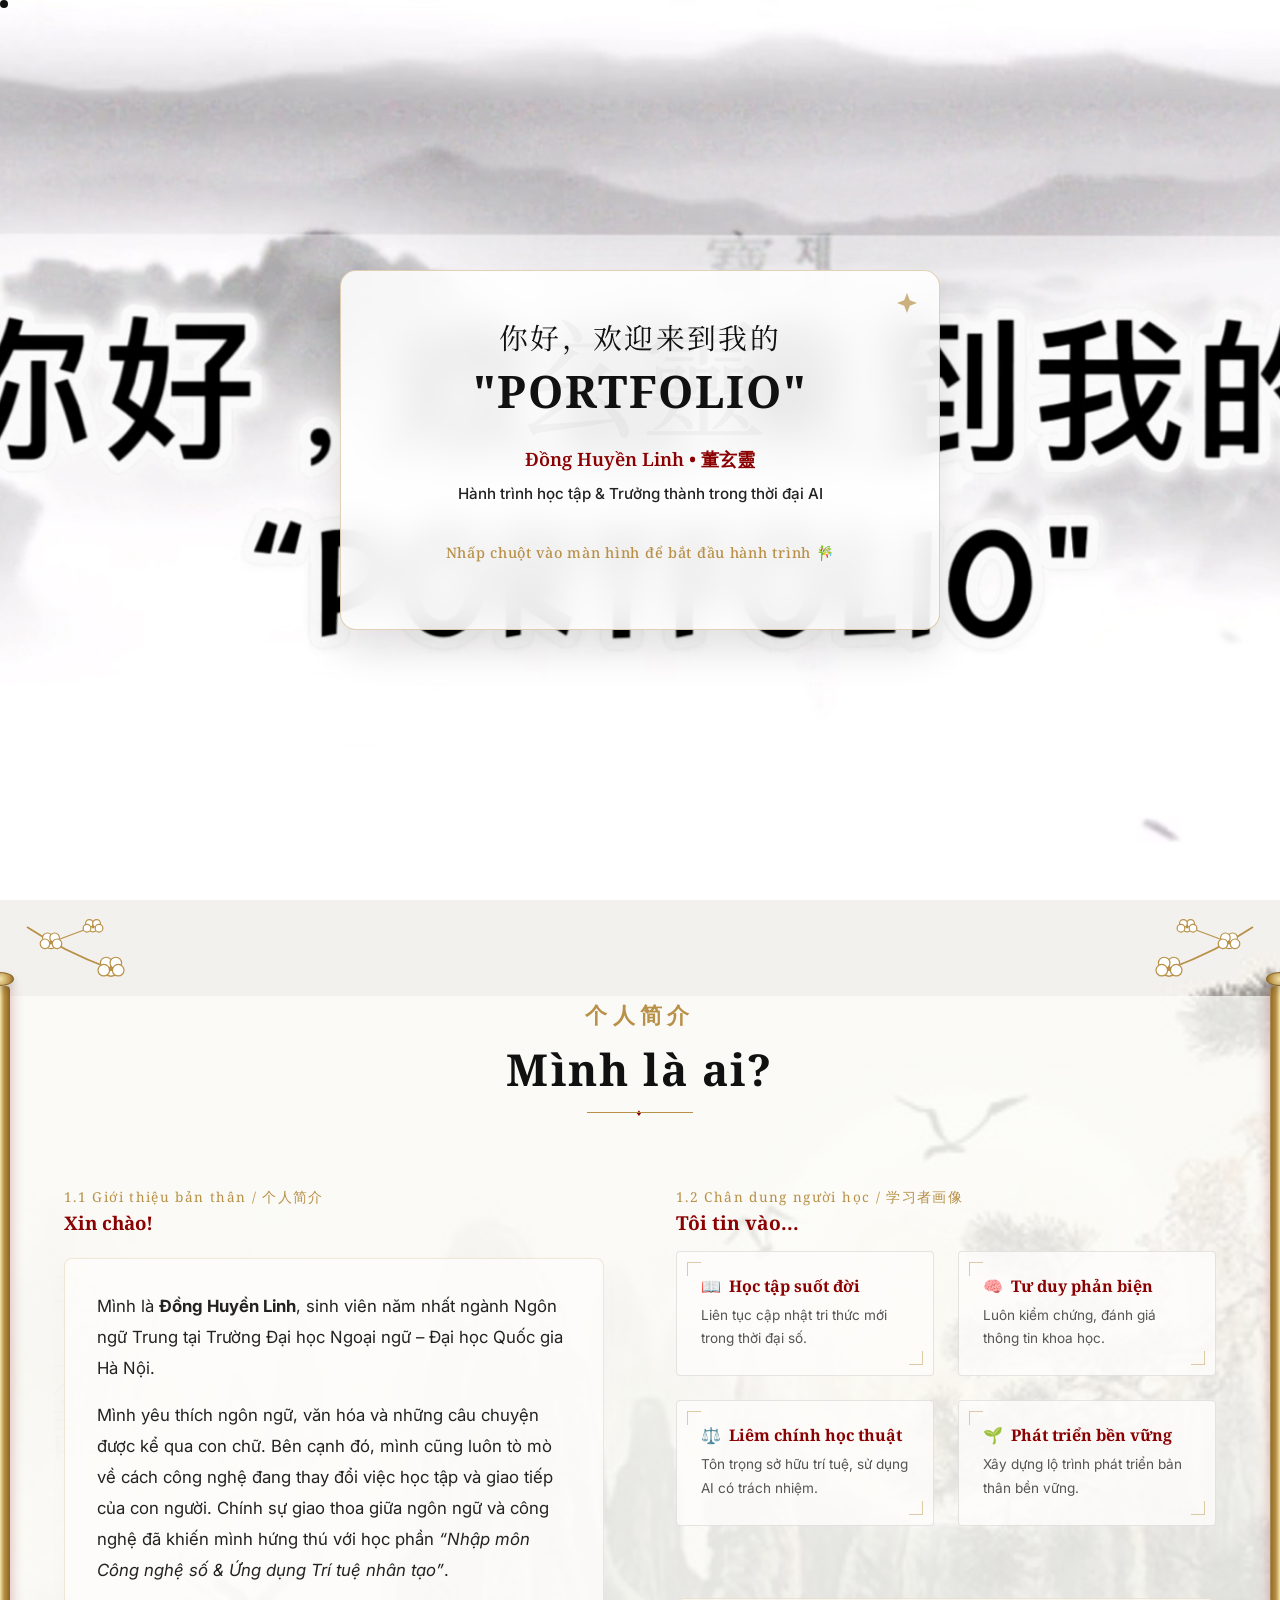
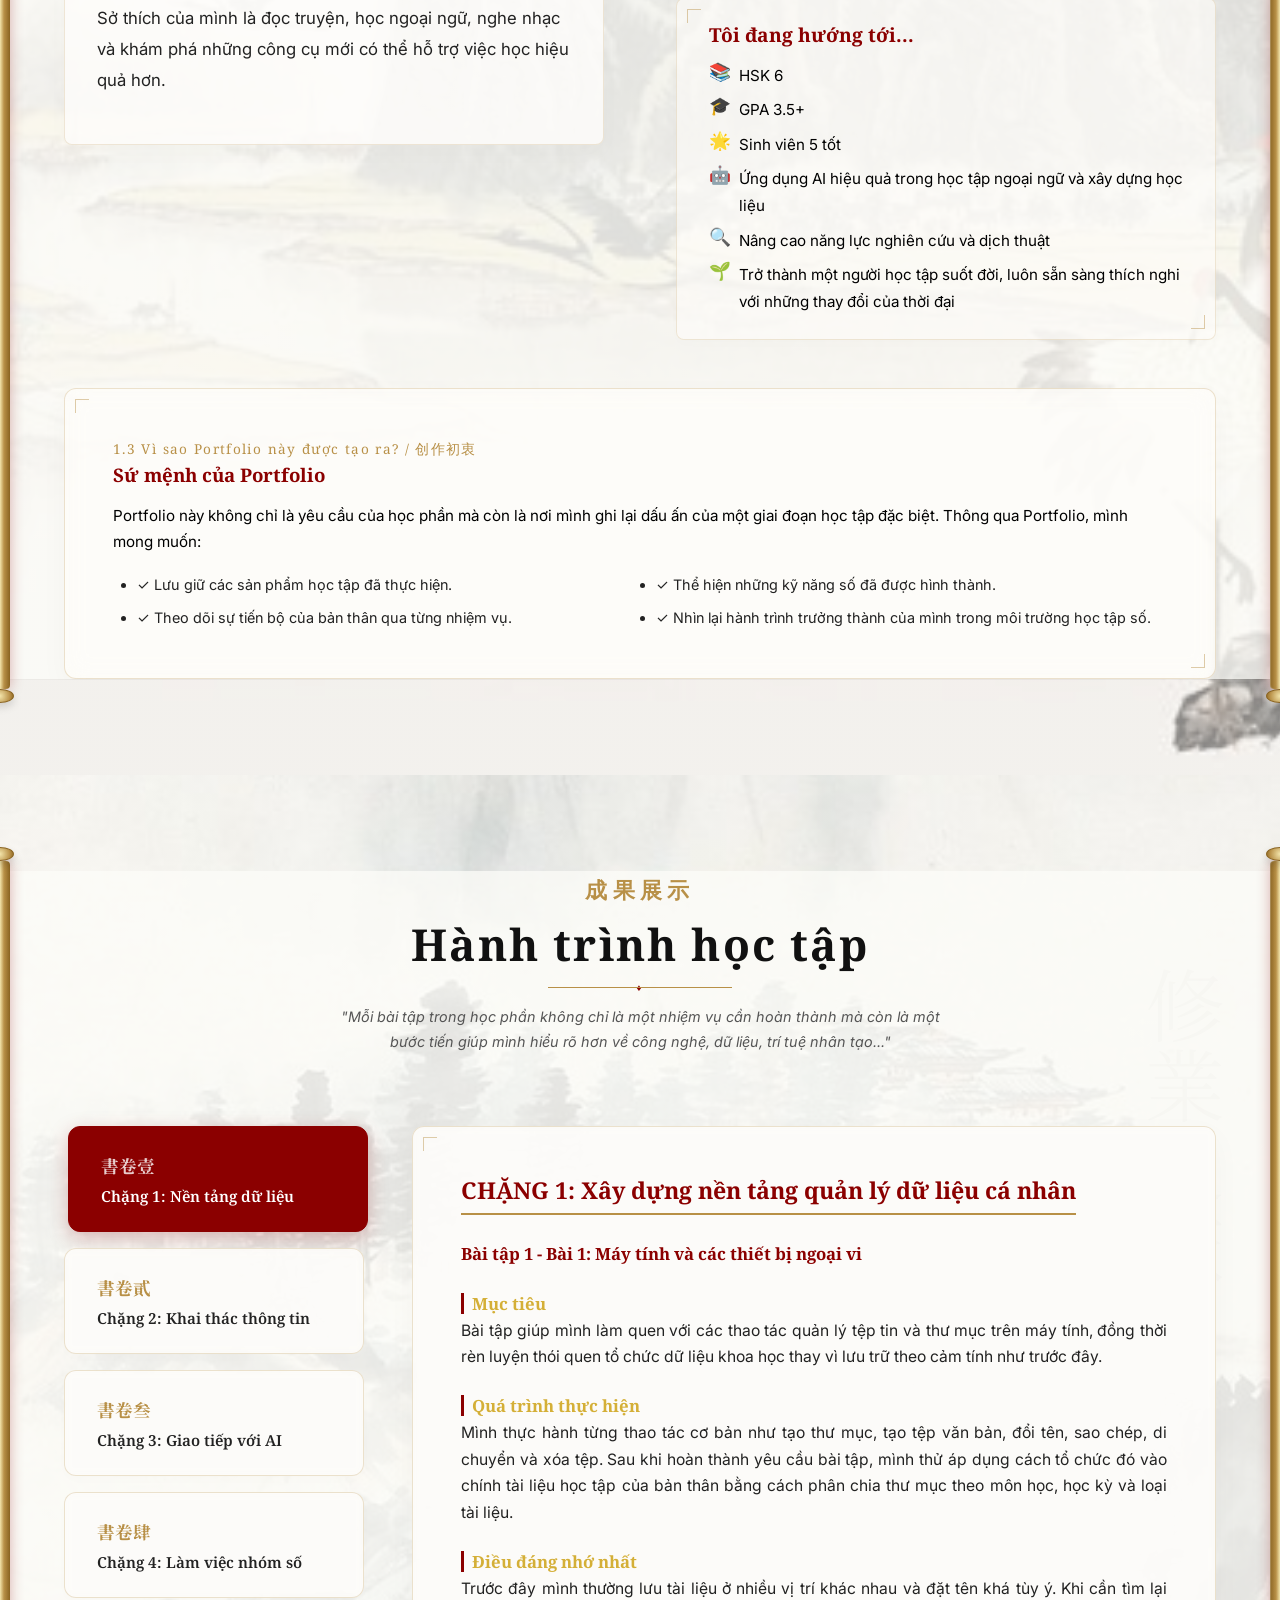
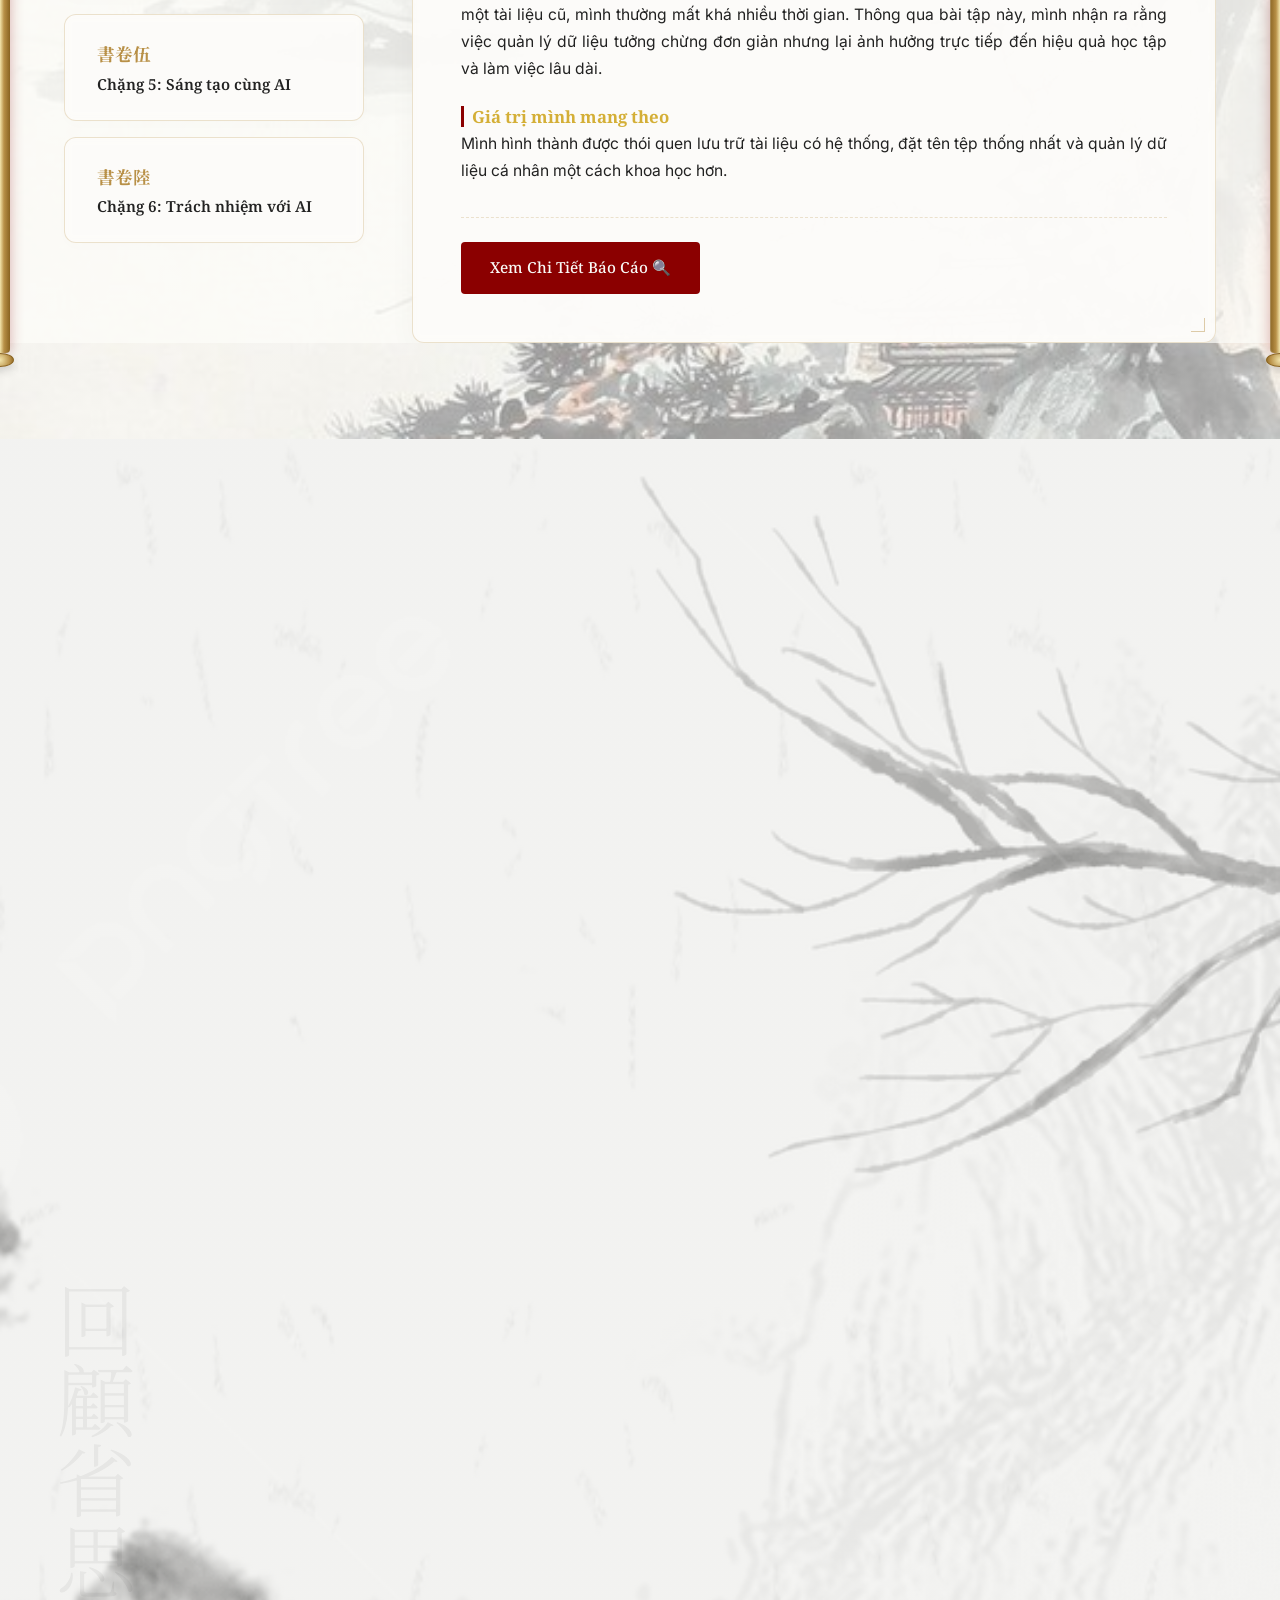
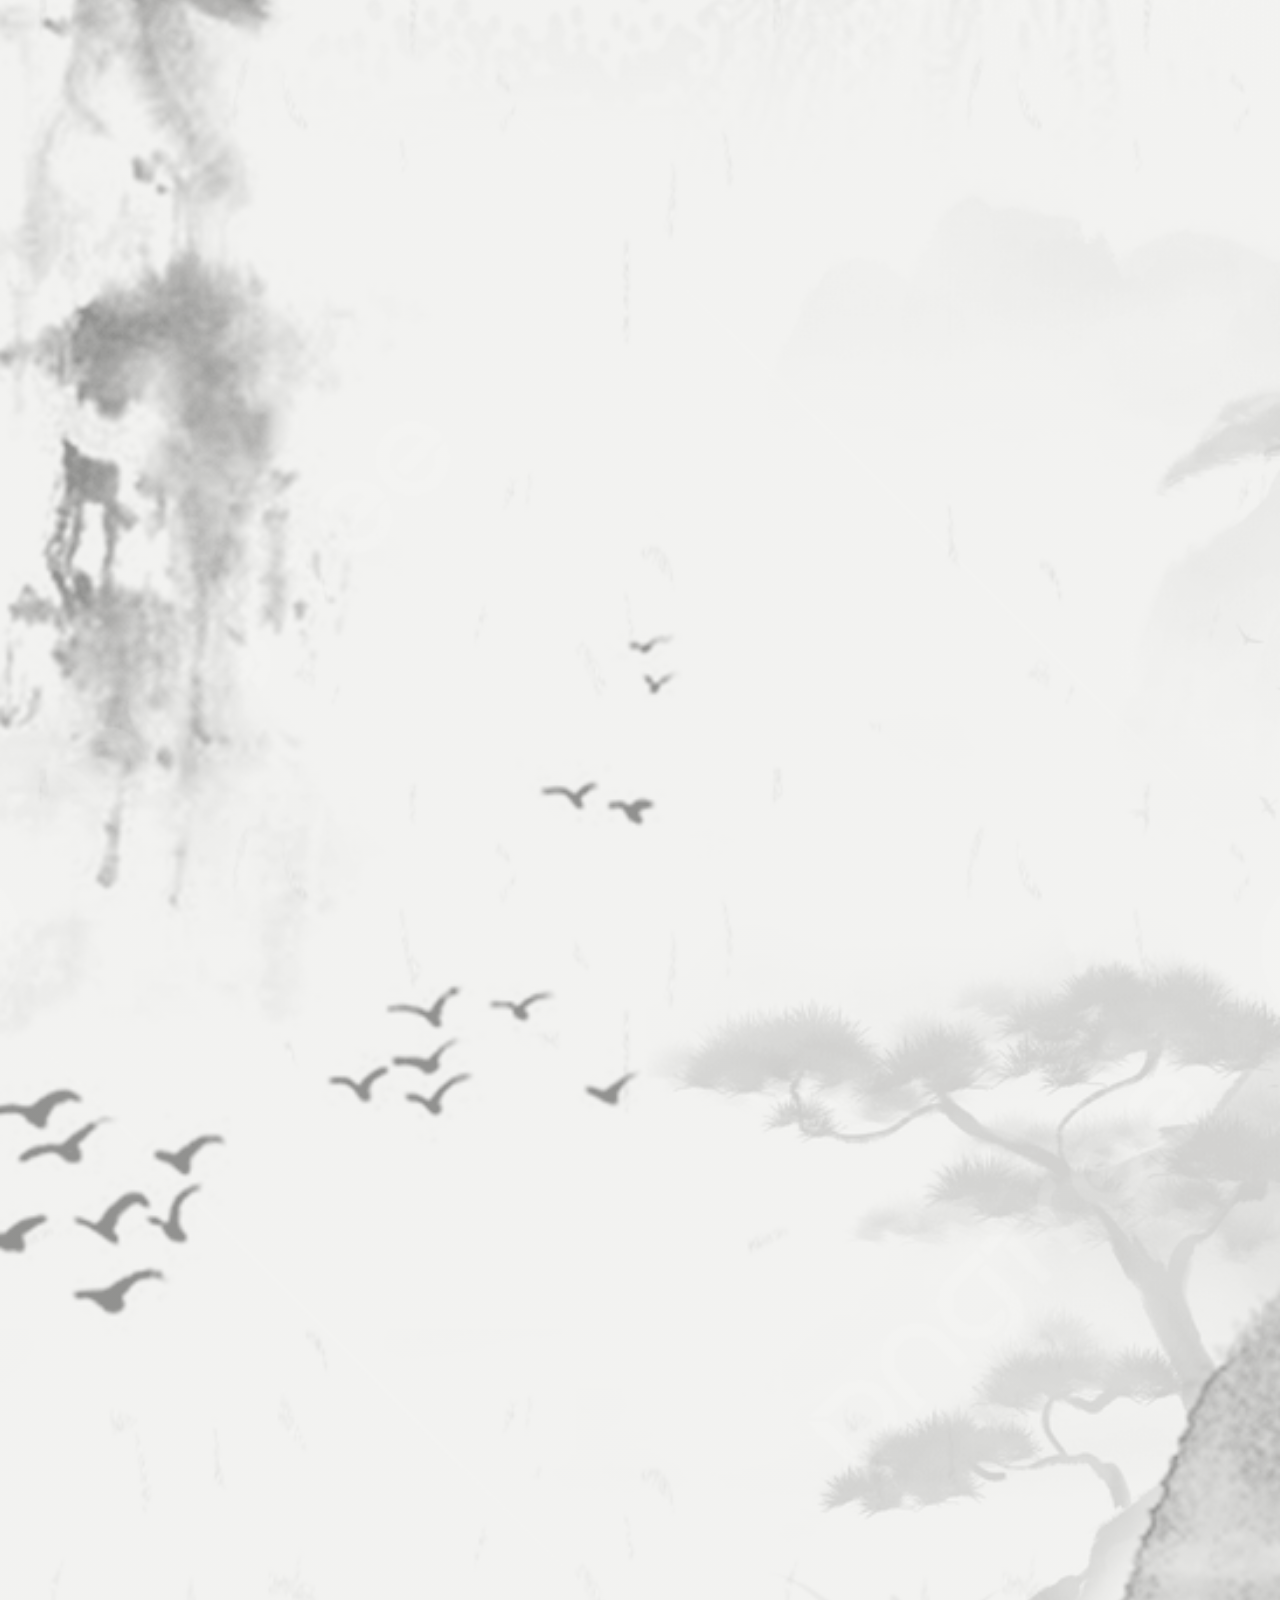
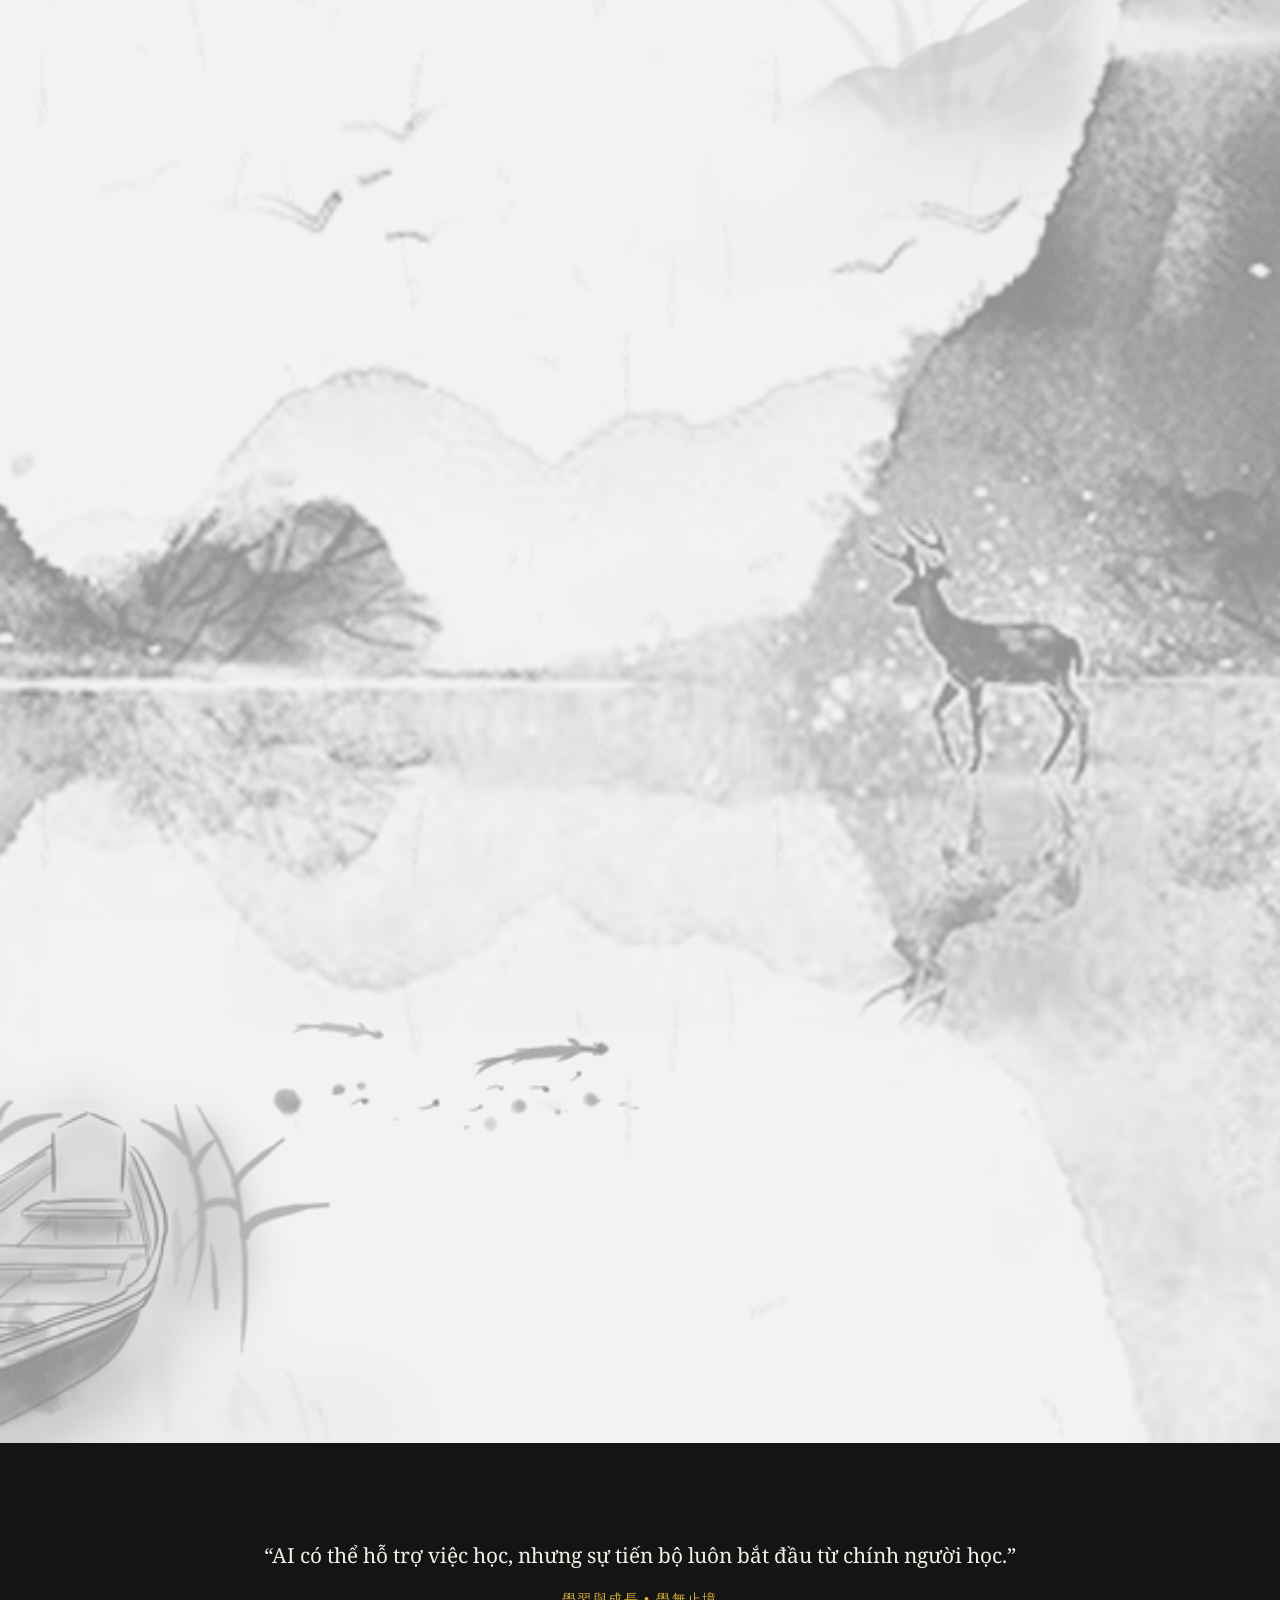
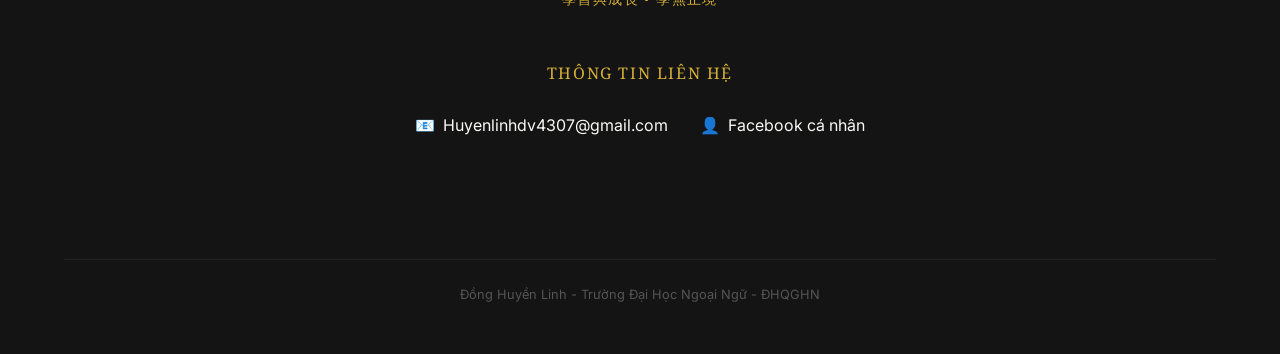
==== commit 4459bf0a: "content: remove ViTriChenAnh.txt note in stage 4, and change all self-address pronouns to 'mình'/'ch" ====
--- a/index.html
+++ b/index.html
@@ -5,21 +5,6 @@
   <meta name="viewport" content="width=device-width, initial-scale=1.0">
   <meta name="description" content="Digital Portfolio hành trình học tập và trưởng thành trong thời đại AI của Đồng Huyền Linh - Sinh viên Ngôn ngữ Trung, Trường Đại học Ngoại ngữ - ĐHQGHN.">
   <title>Đồng Huyền Linh | Digital Portfolio</title>
-
-  <!-- 🚀 DNS Preconnect & Font/Asset Preloads -->
-  <link rel="preconnect" href="https://fonts.googleapis.com">
-  <link rel="preconnect" href="https://fonts.gstatic.com" crossorigin>
-  <link rel="preconnect" href="https://cdnjs.cloudflare.com">
-  
-  <link rel="preload" href="https://fonts.googleapis.com/css2?family=Inter:wght@300;400;500;600;700&family=Noto+Serif+SC:wght@300;400;600;700&family=Noto+Serif:ital,wght@0,400;0,700;1,400&family=Playfair+Display:ital,wght@0,400;0,700;1,400&display=swap" as="style">
-  <link rel="preload" href="./css/variables.css" as="style">
-  <link rel="preload" href="./css/base.css" as="style">
-  <link rel="preload" href="./css/components.css" as="style">
-  <link rel="preload" href="./css/sections.css" as="style">
-  <link rel="preload" as="image" href="./PortfolioAssets/ẢNH AVARTAR PHẦN MỞ ĐẦU_.jpg" fetchpriority="high">
-
-  <link rel="stylesheet" href="https://fonts.googleapis.com/css2?family=Inter:wght@300;400;500;600;700&family=Noto+Serif+SC:wght@300;400;600;700&family=Noto+Serif:ital,wght@0,400;0,700;1,400&family=Playfair+Display:ital,wght@0,400;0,700;1,400&display=swap">
-
   <link rel="icon" type="image/png" href="./img/ulis_logo.png">
   <link rel="canonical" href="https://linhdhl437.github.io/HLinhPortfolio/index.html">
   
@@ -147,8 +132,8 @@
     <div class="container nav-container">
       <a href="#Modau" class="nav-logo">
         <div class="nav-uni-logos">
-          <img src="./img/vnu_logo.png" alt="VNU Logo" class="nav-uni-logo" width="36" height="36" decoding="async" title="Đại học Quốc gia Hà Nội">
-          <img src="./img/ulis_logo.png" alt="ULIS Logo" class="nav-uni-logo" width="36" height="36" decoding="async" title="Trường Đại học Ngoại ngữ">
+          <img src="./img/vnu_logo.png" alt="VNU Logo" class="nav-uni-logo" title="Đại học Quốc gia Hà Nội">
+          <img src="./img/ulis_logo.png" alt="ULIS Logo" class="nav-uni-logo" title="Trường Đại học Ngoại ngữ">
         </div>
         玄靈 <span>• Huyền Linh</span>
       </a>
@@ -160,7 +145,7 @@
       <nav>
         <ul class="nav-menu" id="nav-menu">
           <li><a href="#Modau" class="nav-link active">Mở đầu</a></li>
-          <li><a href="#ToiLaAi" class="nav-link">Tôi là ai</a></li>
+          <li><a href="#ToiLaAi" class="nav-link">Mình là ai</a></li>
           <li><a href="#HanhTrinh" class="nav-link">Hành trình</a></li>
           <li><a href="#NhinLai" class="nav-link">Nhìn lại</a></li>
           <li><a href="#LienHe" class="nav-link">Liên hệ</a></li>
@@ -240,7 +225,7 @@
     </section>
 
     <!-- ==========================================================================
-         2. TÔI LÀ AI? SECTION
+         2. MÌNH LÀ AI? SECTION
          ========================================================================== -->
     <section id="ToiLaAi" class="section-padding scroll-reveal" style="position: relative;">
       <!-- Elegant Corner Flowers -->
@@ -299,7 +284,7 @@
           <div class="container">
             <div class="section-header">
               <span class="section-eyebrow">个人简介</span>
-              <h2 class="section-title-line text-serif">Tôi Là Ai?</h2>
+              <h2 class="section-title-line text-serif">Mình là ai?</h2>
             </div>
             
             <div class="about-grid">
@@ -391,7 +376,7 @@
           <div class="container">
             <div class="section-header">
               <span class="section-eyebrow">成果展示</span>
-              <h2 class="section-title-line text-serif">Hành Trình Học Tập</h2>
+              <h2 class="section-title-line text-serif">Hành trình học tập</h2>
               <p style="max-width: 600px; margin: var(--space-sm) auto 0 auto; font-size: 0.9rem; color: var(--text-muted); font-style: italic;">
                 "Mỗi bài tập trong học phần không chỉ là một nhiệm vụ cần hoàn thành mà còn là một bước tiến giúp mình hiểu rõ hơn về công nghệ, dữ liệu, trí tuệ nhân tạo..."
               </p>
@@ -452,7 +437,7 @@
                   </div>
                   
                   <div class="pane-section">
-                    <h4 class="pane-section-title">Giá trị tôi mang theo</h4>
+                    <h4 class="pane-section-title">Giá trị mình mang theo</h4>
                     <p class="pane-text">Mình hình thành được thói quen lưu trữ tài liệu có hệ thống, đặt tên tệp thống nhất và quản lý dữ liệu cá nhân một cách khoa học hơn.</p>
                   </div>
                   
@@ -484,7 +469,7 @@
                   </div>
                   
                   <div class="pane-section">
-                    <h4 class="pane-section-title">Giá trị tôi mang theo</h4>
+                    <h4 class="pane-section-title">Giá trị mình mang theo</h4>
                     <p class="pane-text">Mình bắt đầu có thói quen kiểm chứng nguồn tin trước khi sử dụng và biết cách tiếp cận các nguồn học thuật phục vụ học tập và nghiên cứu.</p>
                   </div>
                   
@@ -516,7 +501,7 @@
                   </div>
                   
                   <div class="pane-section">
-                    <h4 class="pane-section-title">Giá trị tôi mang theo</h4>
+                    <h4 class="pane-section-title">Giá trị mình mang theo</h4>
                     <p class="pane-text">Mình học được cách đặt câu hỏi cụ thể hơn, tư duy rõ ràng hơn và biết cách cải thiện phản hồi của AI thông qua việc điều chỉnh Prompt.</p>
                   </div>
                   
@@ -548,7 +533,7 @@
                   </div>
                   
                   <div class="pane-section">
-                    <h4 class="pane-section-title">Giá trị tôi mang theo</h4>
+                    <h4 class="pane-section-title">Giá trị mình mang theo</h4>
                     <p class="pane-text">Mình hình thành kỹ năng quản lý công việc cá nhân, phối hợp nhóm hiệu quả hơn và biết tận dụng các công cụ số để nâng cao năng suất làm việc.</p>
                   </div>
                   
@@ -580,7 +565,7 @@
                   </div>
                   
                   <div class="pane-section">
-                    <h4 class="pane-section-title">Giá trị tôi mang theo</h4>
+                    <h4 class="pane-section-title">Giá trị mình mang theo</h4>
                     <p class="pane-text">Mình hiểu rõ hơn về vai trò của AI trong quá trình sáng tạo và biết cách kết hợp giữa công nghệ với tư duy cá nhân để tạo ra sản phẩm có giá trị.</p>
                   </div>
                   
@@ -612,7 +597,7 @@
                   </div>
                   
                   <div class="pane-section">
-                    <h4 class="pane-section-title">Giá trị tôi mang theo</h4>
+                    <h4 class="pane-section-title">Giá trị mình mang theo</h4>
                     <p class="pane-text">Mình xây dựng được quan điểm rõ ràng hơn về việc sử dụng AI như một công cụ hỗ trợ thay vì thay thế quá trình học tập. Đồng thời, mình hiểu rằng trách nhiệm cuối cùng đối với mọi sản phẩm học thuật luôn thuộc về người sử dụng.</p>
                   </div>
                   
@@ -641,20 +626,20 @@
           <div class="container">
             <div class="section-header">
               <span class="section-eyebrow">回顾反思</span>
-              <h2 class="section-title-line text-serif">Nhìn Lại Hành Trình</h2>
+              <h2 class="section-title-line text-serif">Nhìn lại hành trình</h2>
             </div>
             
             <!-- 3.1 Cảm nhận về học phần -->
             <div class="reflection-compare" style="margin-bottom: var(--space-xl);">
               <div class="card compare-card before card-classical" style="padding: var(--space-xl);">
-                <h4 class="text-serif" style="color: var(--accent-vermillion); margin-top: 0; font-size: 1.15rem;"><span>⏳</span> Tôi của ngày đầu tiên</h4>
+                <h4 class="text-serif" style="color: var(--accent-vermillion); margin-top: 0; font-size: 1.15rem;"><span>⏳</span> Mình của ngày đầu tiên</h4>
                 <p style="font-size: 0.98rem; line-height: 1.8; color: var(--text-charcoal); margin: 0; text-align: justify;">
                   Khi bắt đầu học phần này, mình xem công nghệ chủ yếu là những công cụ phục vụ học tập hàng ngày. Mình biết sử dụng một số ứng dụng phổ biến nhưng chưa thực sự hiểu cách khai thác chúng một cách có hệ thống. Đối với AI, mình tò mò nhưng cũng khá mơ hồ. Mình thường sử dụng AI để tìm câu trả lời nhanh hơn thay vì suy nghĩ sâu hơn về cách đặt câu hỏi hay đánh giá chất lượng thông tin nhận được.
                 </p>
               </div>
               
               <div class="card compare-card after card-classical" style="padding: var(--space-xl);">
-                <h4 class="text-serif" style="color: var(--accent-gold-light); margin-top: 0; font-size: 1.15rem;"><span>✨</span> Tôi của hiện tại</h4>
+                <h4 class="text-serif" style="color: var(--accent-gold-light); margin-top: 0; font-size: 1.15rem;"><span>✨</span> Mình của hiện tại</h4>
                 <p style="font-size: 0.98rem; line-height: 1.8; color: var(--text-charcoal); margin: 0; text-align: justify;">
                   Sau một học kỳ, điều thay đổi lớn nhất không phải là số lượng công cụ mình biết sử dụng. Điều thay đổi lớn nhất là cách mình học. Mình bắt đầu chú ý hơn đến việc tổ chức thông tin, đánh giá nguồn dữ liệu, xây dựng quy trình làm việc và sử dụng AI như một người hỗ trợ thay vì phụ thuộc hoàn toàn vào nó. Mình hiểu rằng công nghệ không làm cho việc học trở nên dễ dàng hơn một cách kỳ diệu. Nó chỉ phát huy giá trị khi người học chủ động tư duy, chủ động lựa chọn và chịu trách nhiệm với những gì mình tạo ra.
                 </p>
@@ -879,18 +864,18 @@
             
             <!-- 3.3 Quá trình hoàn thiện -->
             <div style="margin-top: var(--space-2xl); border-top: 1px dashed rgba(184, 144, 71, 0.25); padding-top: var(--space-xl);">
-              <h3 class="text-serif text-center" style="margin-bottom: var(--space-xl); color: var(--accent-vermillion); font-size: 1.6rem;">Quá Trình Hoàn Thiện Portfolio</h3>
+              <h3 class="text-serif text-center" style="margin-bottom: var(--space-xl); color: var(--accent-vermillion); font-size: 1.6rem;">Quá trình hoàn thiện Portfolio</h3>
               
               <div class="reflection-compare" style="margin-bottom: var(--space-xl);">
                 <div class="card card-classical" style="padding: var(--space-xl);">
-                  <h4 class="text-serif" style="color: var(--accent-vermillion); margin-top: 0; font-size: 1.15rem;">❤️ Điều tôi tâm đắc nhất</h4>
+                  <h4 class="text-serif" style="color: var(--accent-vermillion); margin-top: 0; font-size: 1.15rem;">❤️ Điều mình tâm đắc nhất</h4>
                   <p style="font-size: 0.98rem; line-height: 1.8; color: var(--text-charcoal); margin: 0; text-align: justify;">
                     Điều mình tâm đắc nhất sau khi hoàn thiện dự án cá nhân này là nhận ra rằng: <strong>AI có thể tạo ra câu trả lời, nhưng chỉ con người mới tạo ra được ý nghĩa</strong>. Một công cụ có thể viết một đoạn văn hoàn chỉnh trong vài giây, nhưng nó không thể thay thế trải nghiệm, cảm xúc, giá trị sống và góc nhìn cá nhân của mỗi người. Chính vì vậy, điều quan trọng nhất không phải là học cách dùng AI nhanh đến đâu mà là học cách giữ được tư duy độc lập trong thời đại AI.
                   </p>
                 </div>
                 
                 <div class="card card-classical" style="padding: var(--space-xl);">
-                  <h4 class="text-serif" style="color: var(--text-charcoal); margin-top: 0; font-size: 1.15rem;">⚠️ Những khó khăn tôi đã gặp</h4>
+                  <h4 class="text-serif" style="color: var(--text-charcoal); margin-top: 0; font-size: 1.15rem;">⚠️ Những khó khăn mình đã gặp</h4>
                   <p style="font-size: 0.98rem; line-height: 1.8; color: var(--text-charcoal); margin: 0; text-align: justify;">
                     Trong quá trình thực hiện Portfolio, thử thách lớn nhất đối với mình không phải là sử dụng công cụ mới mà là việc hệ thống hóa toàn bộ quá trình học tập thành một câu chuyện có ý nghĩa. Ban đầu mình chỉ nghĩ đây là nơi lưu trữ bài tập. Tuy nhiên, khi bắt đầu sắp xếp lại từng sản phẩm, mình nhận ra mỗi bài tập đều phản ánh một kỹ năng mới và một sự thay đổi nhỏ trong cách học của bản thân. Chính quá trình nhìn lại đó giúp mình hiểu rõ hơn mình đã học được gì và đã trưởng thành như thế nào.
                   </p>
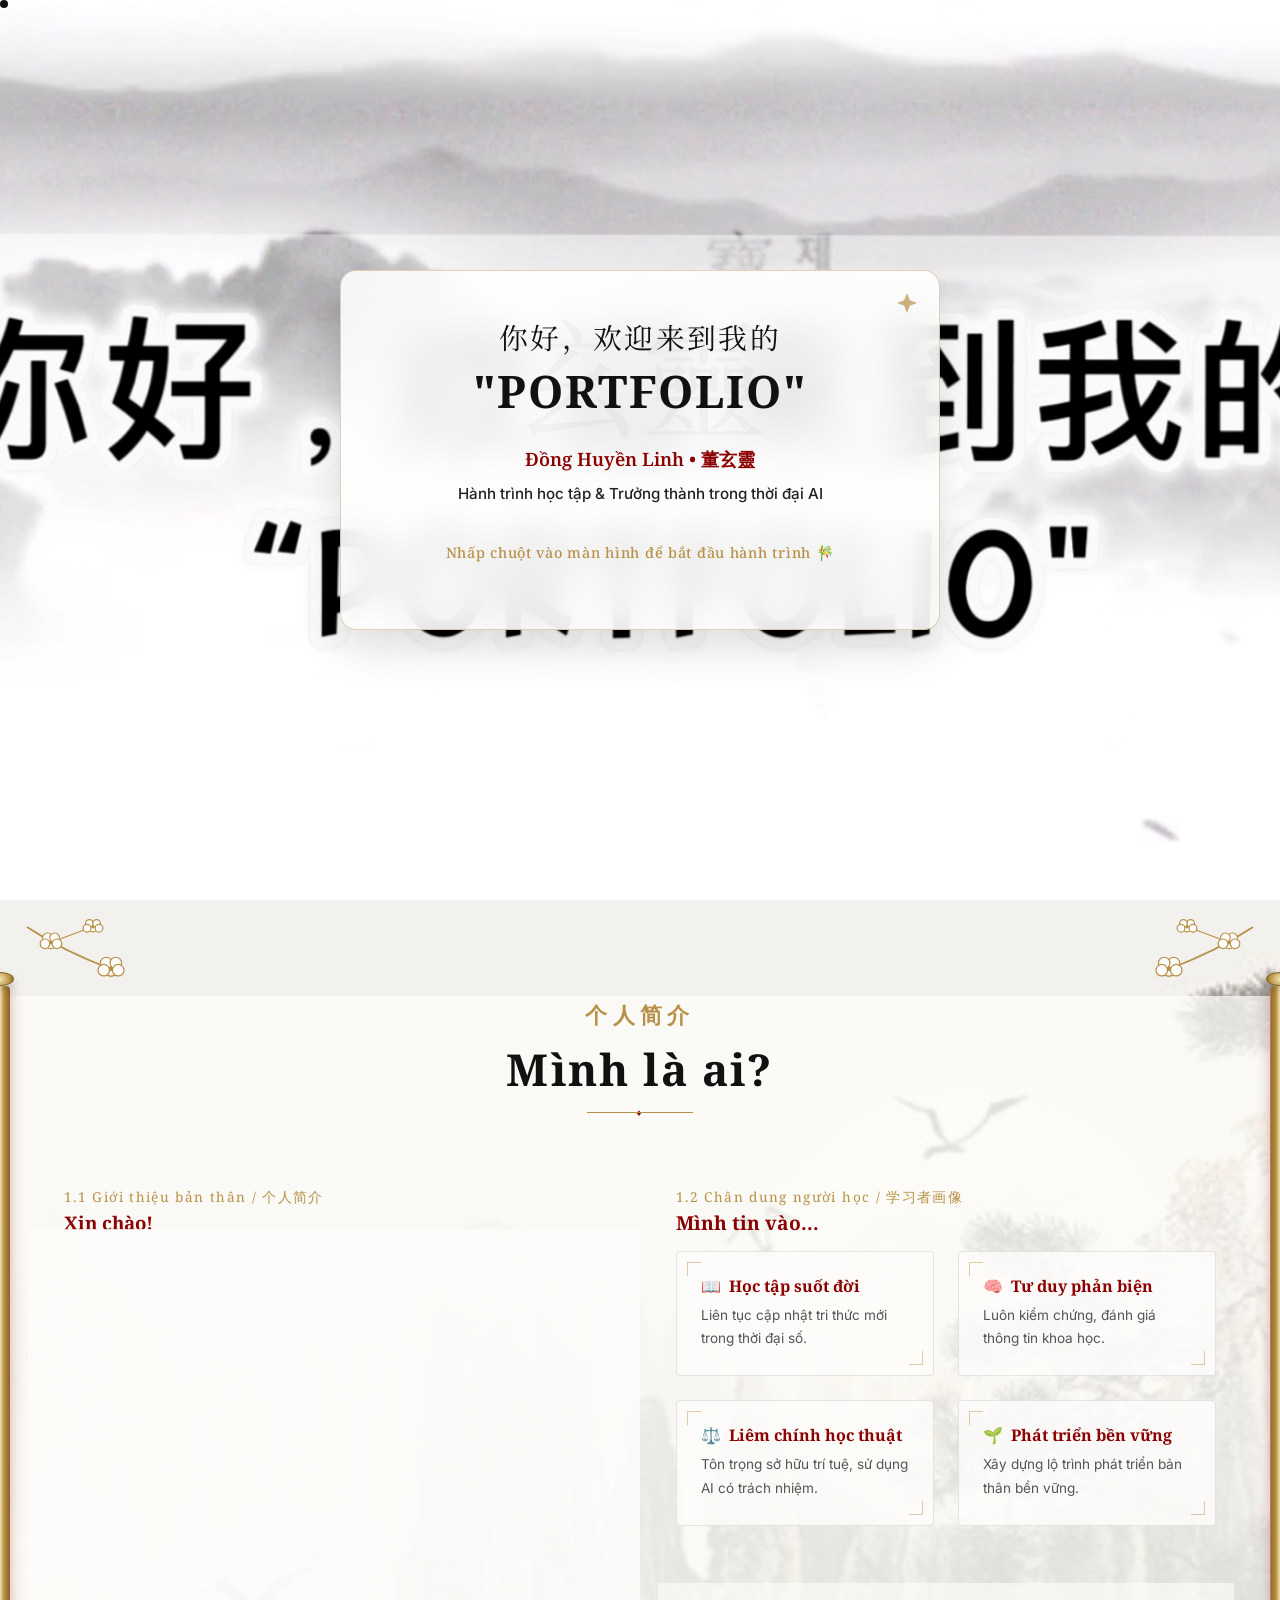
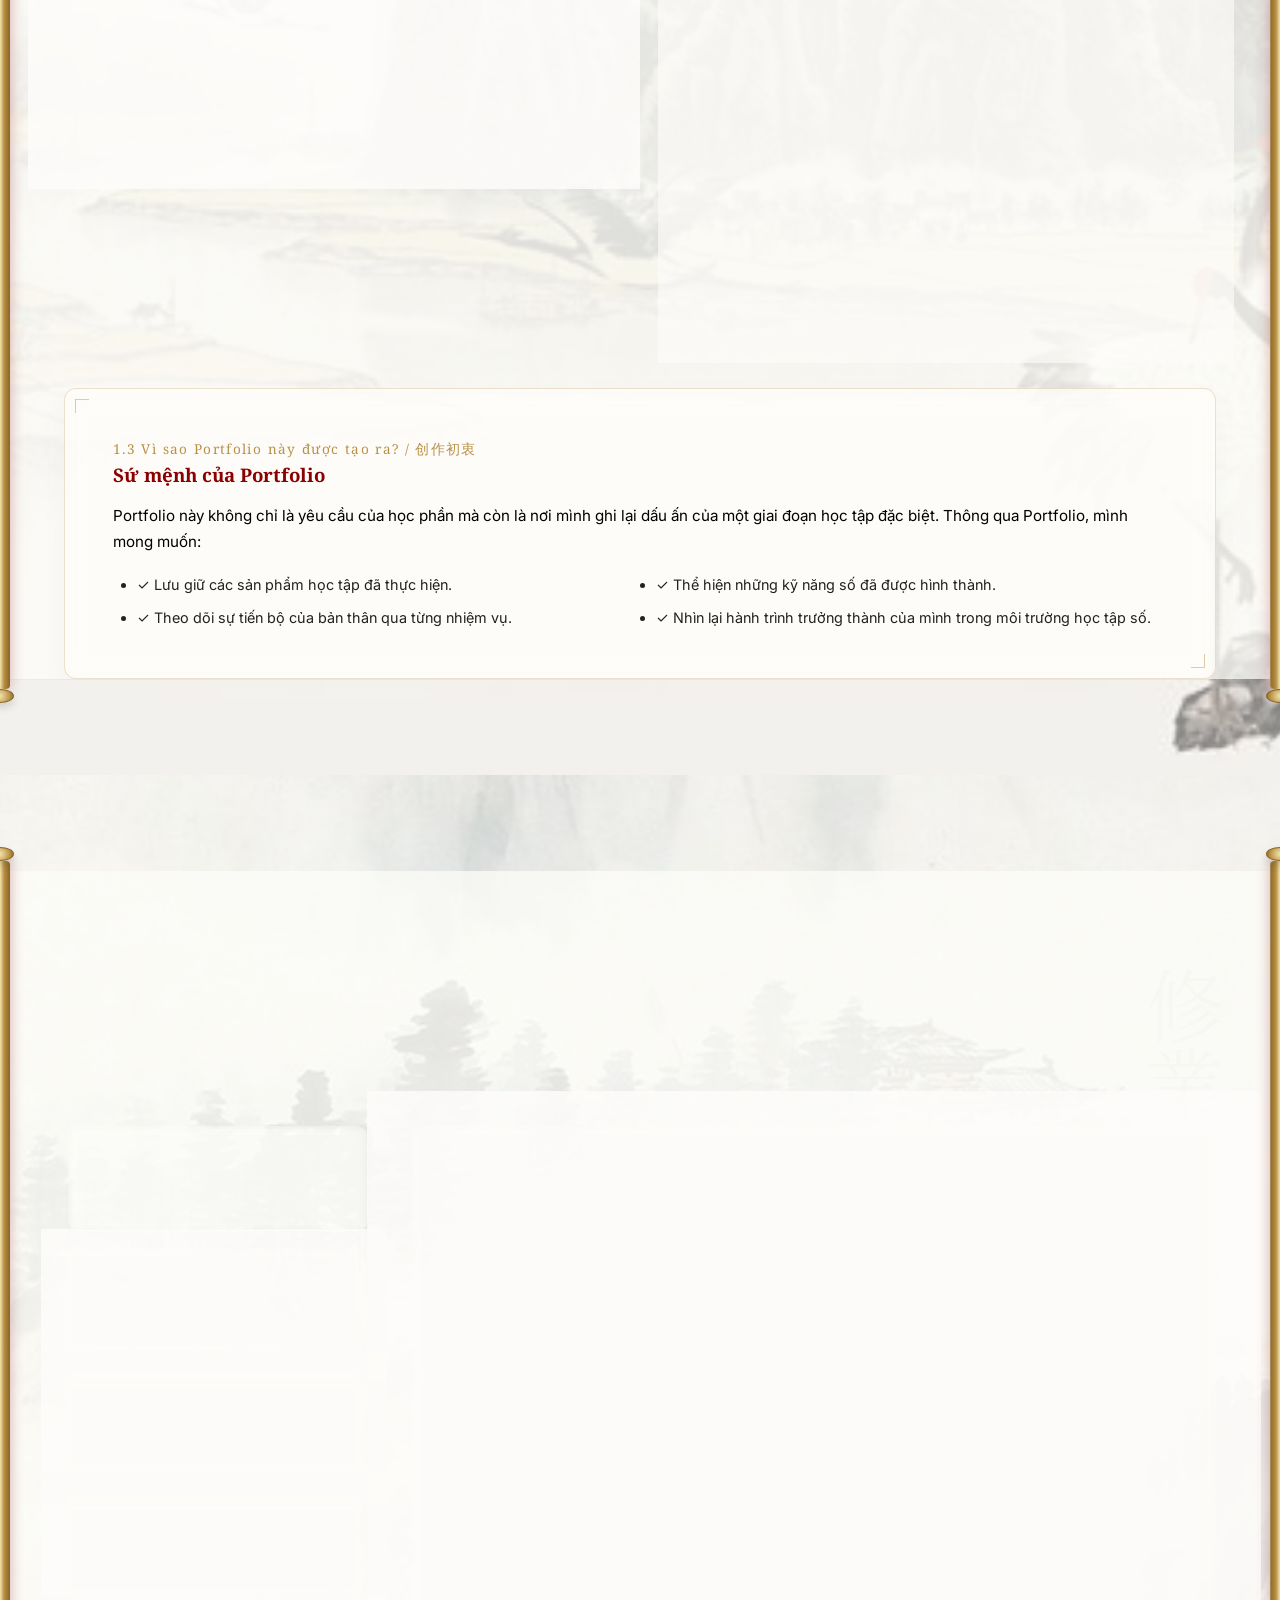
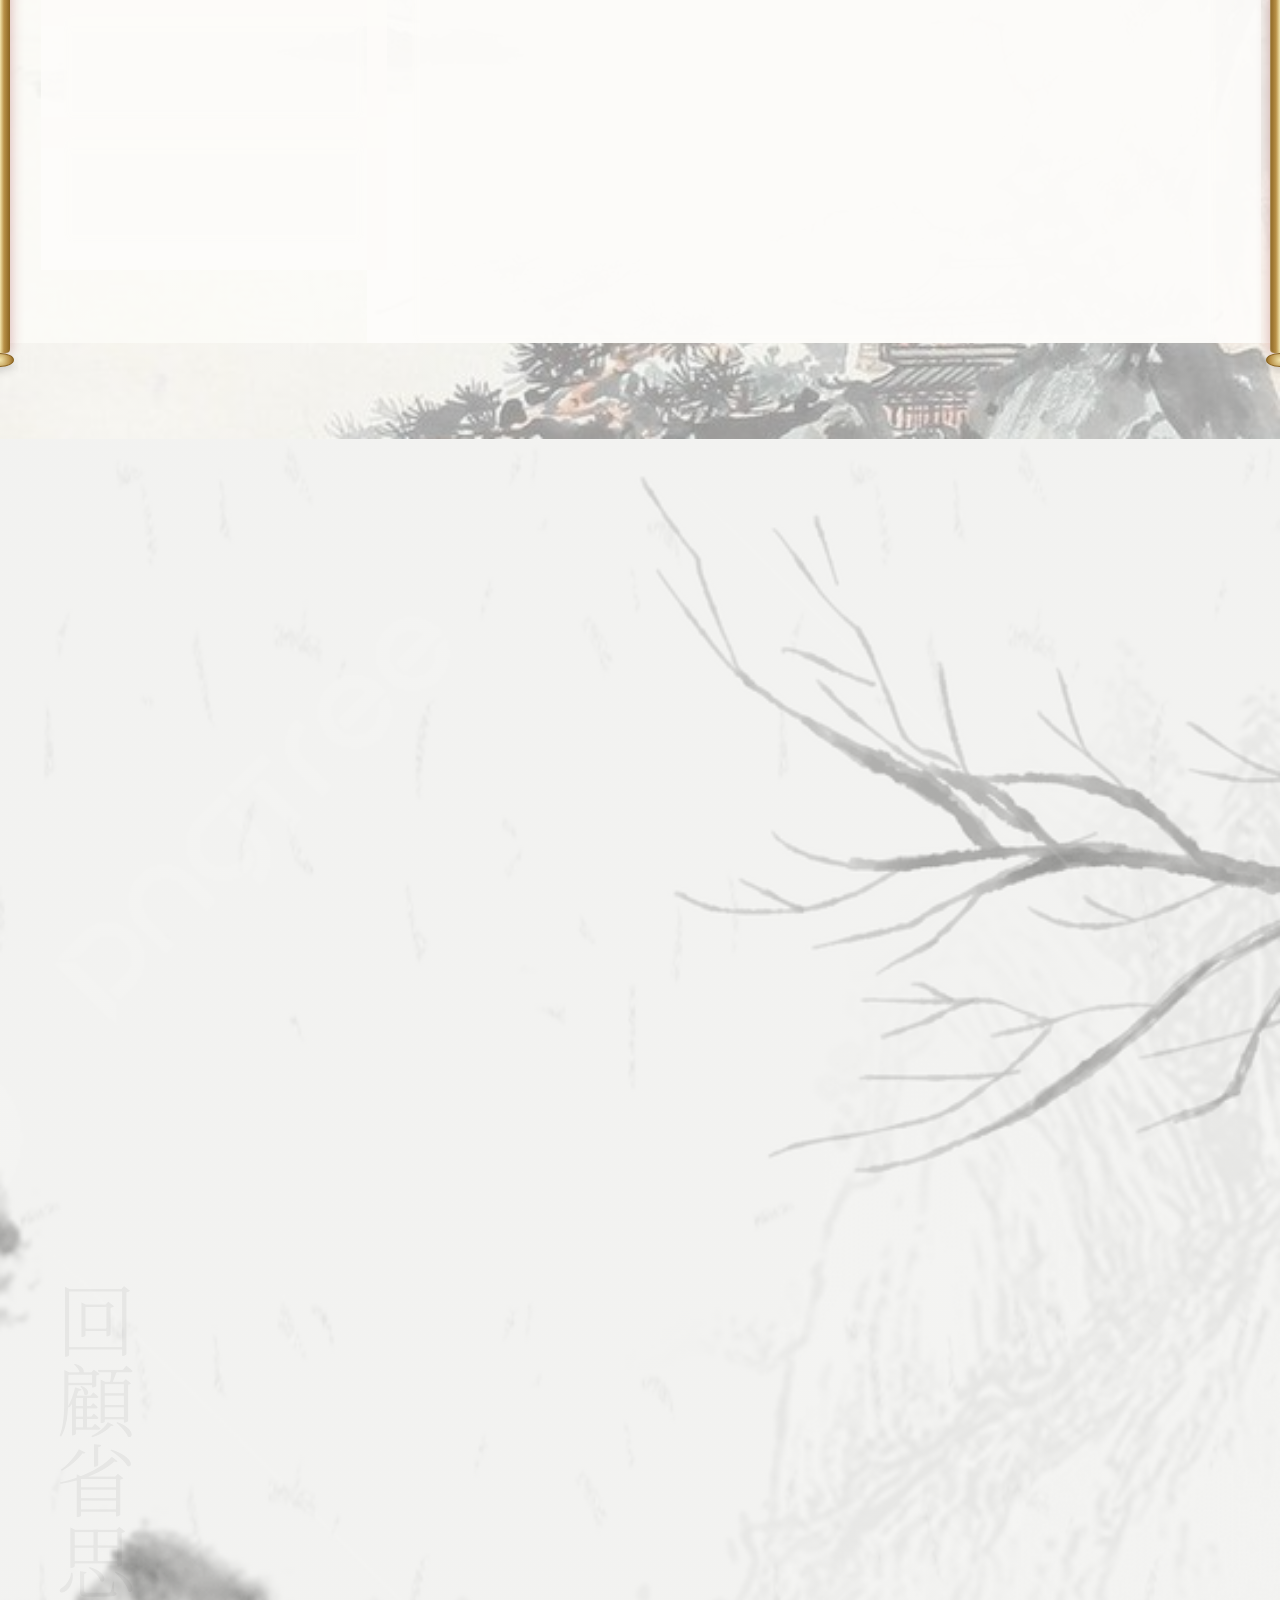
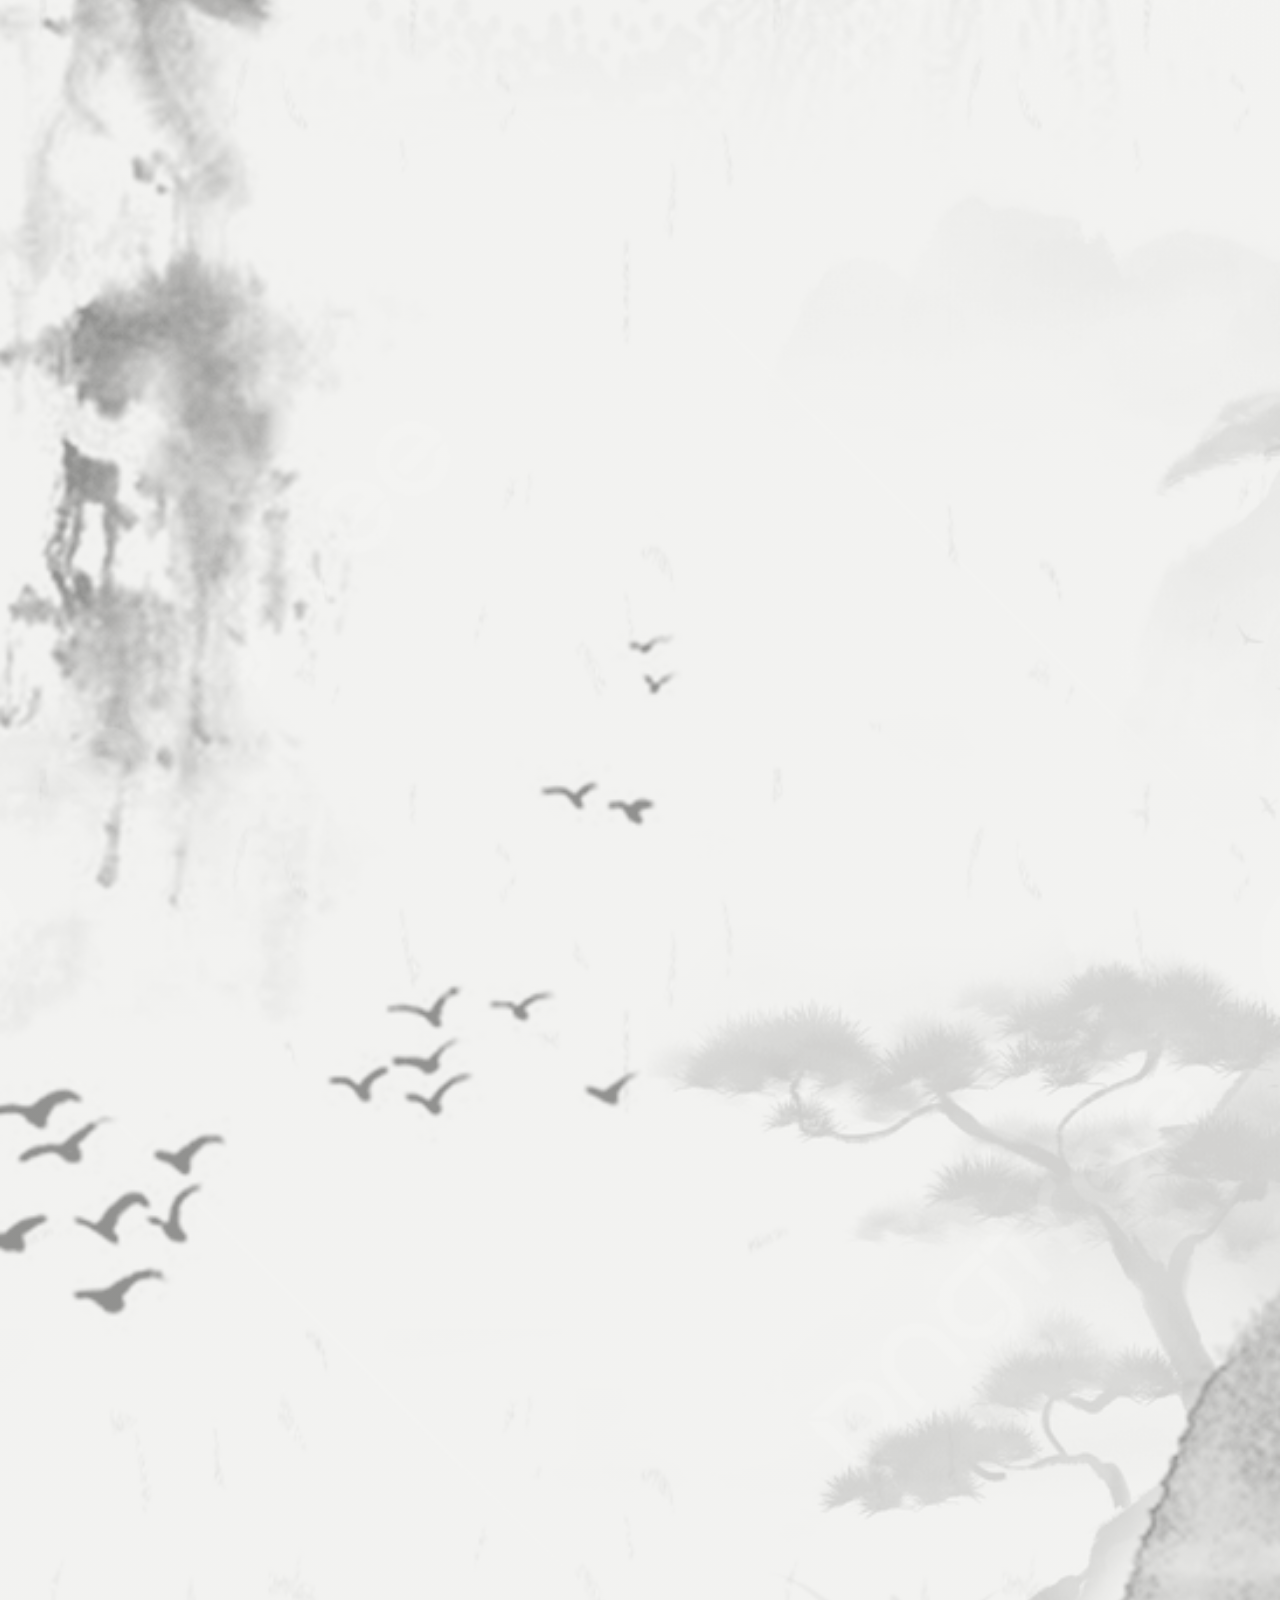
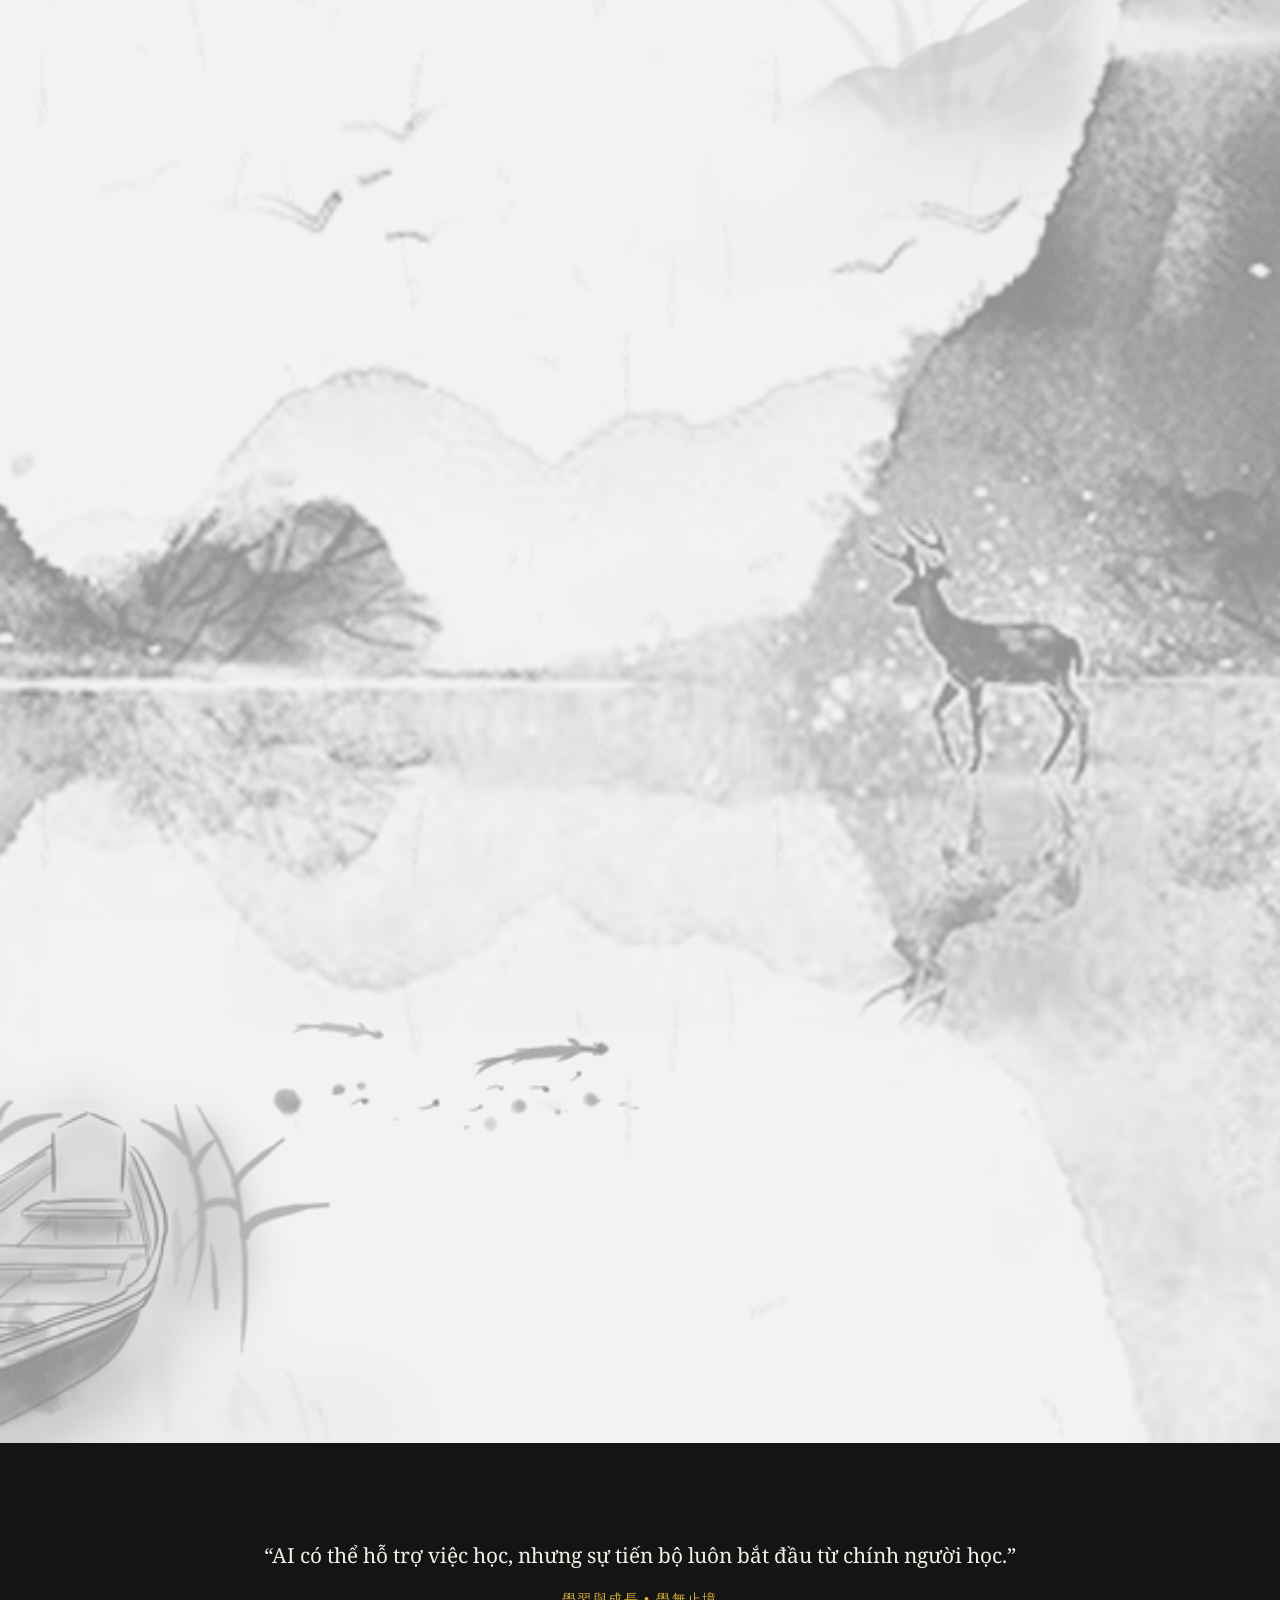
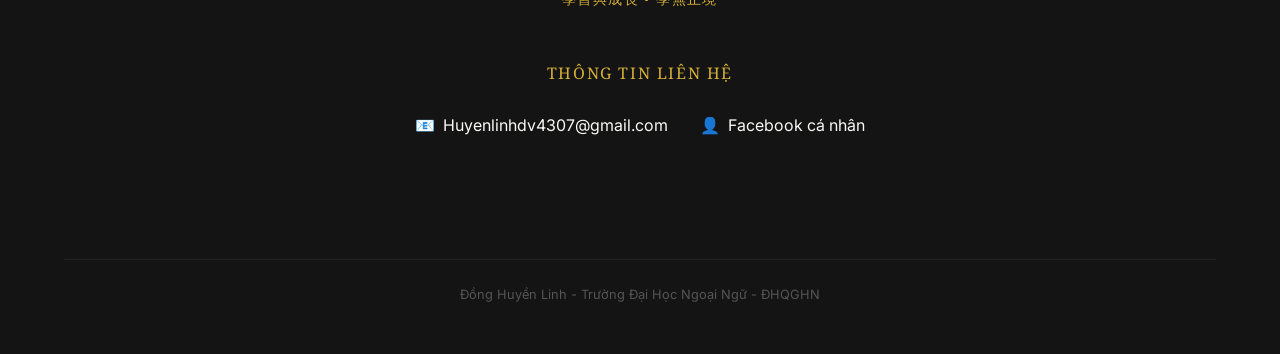
==== commit 5ab9bf54: "Update index.html ChinhSua toi->minh" ====
--- a/index.html
+++ b/index.html
@@ -308,7 +308,7 @@
                 <!-- Values Grid -->
                 <div>
                   <span class="journey-eyebrow text-serif" style="display: block; margin-bottom: 2px;">1.2 Chân dung người học / 学习者画像</span>
-                  <h3 class="text-serif" style="margin-bottom: var(--space-sm); font-size: 1.2rem; color: var(--accent-vermillion);">Tôi tin vào...</h3>
+                  <h3 class="text-serif" style="margin-bottom: var(--space-sm); font-size: 1.2rem; color: var(--accent-vermillion);">Mình tin vào...</h3>
                   <div class="values-grid">
                     <div class="value-card card-classical">
                       <h4><span>📖</span> Học tập suốt đời</h4>
@@ -331,7 +331,7 @@
                 
                 <!-- Goals Section -->
                 <div class="goals-section card card-classical" style="background: rgba(253, 252, 249, 0.65); backdrop-filter: blur(12px); -webkit-backdrop-filter: blur(12px); padding: var(--space-md) var(--space-lg); border-radius: 8px; border: 1px solid rgba(184, 144, 71, 0.2); box-shadow: 0 4px 12px rgba(0,0,0,0.01); margin-top: var(--space-md);">
-                  <h3 class="text-serif" style="margin-bottom: var(--space-sm); font-size: 1.2rem; color: var(--accent-vermillion);">Tôi đang hướng tới...</h3>
+                  <h3 class="text-serif" style="margin-bottom: var(--space-sm); font-size: 1.2rem; color: var(--accent-vermillion);">Mình đang hướng tới...</h3>
                   <ul class="goals-list" style="margin: 0; padding: 0; display: flex; flex-direction: column; gap: 8px;">
                     <li class="goal-item" style="display: flex; align-items: flex-start; gap: 8px;"><span class="goal-icon">📚</span> HSK 6</li>
                     <li class="goal-item" style="display: flex; align-items: flex-start; gap: 8px;"><span class="goal-icon">🎓</span> GPA 3.5+</li>
@@ -648,7 +648,7 @@
             
             <!-- 3.2 Dấu ấn học tập -->
             <div style="margin-top: var(--space-2xl); border-top: 1px dashed rgba(184, 144, 71, 0.25); padding-top: var(--space-xl);">
-              <h3 class="text-serif text-center" style="margin-bottom: var(--space-xl); color: var(--accent-vermillion); font-size: 1.6rem;">Dấu Ấn Học Tập</h3>
+              <h3 class="text-serif text-center" style="margin-bottom: var(--space-xl); color: var(--accent-vermillion); font-size: 1.6rem;">Dấu ấn học tập</h3>
               
               <!-- 📚 06 Kỹ năng số được hình thành (Skill Tree Grid) -->
               <div style="margin-bottom: var(--space-2xl);">
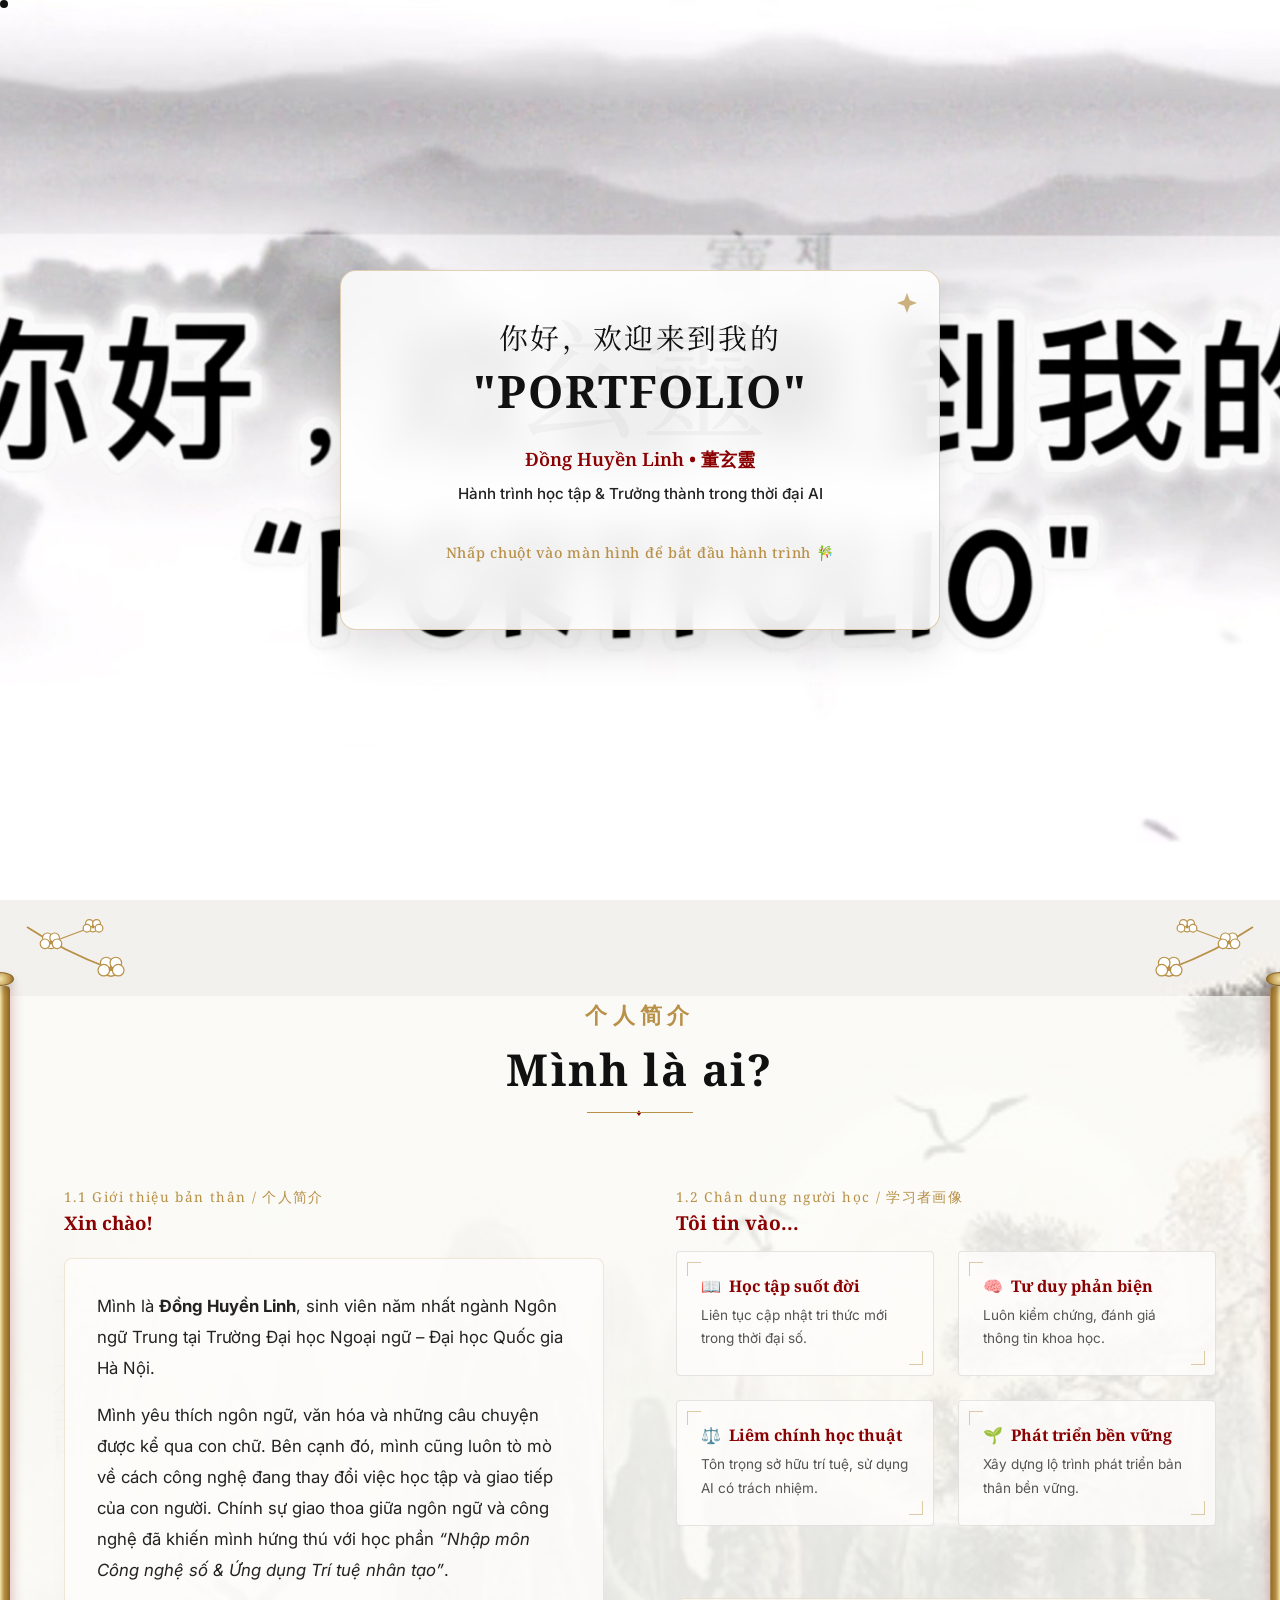
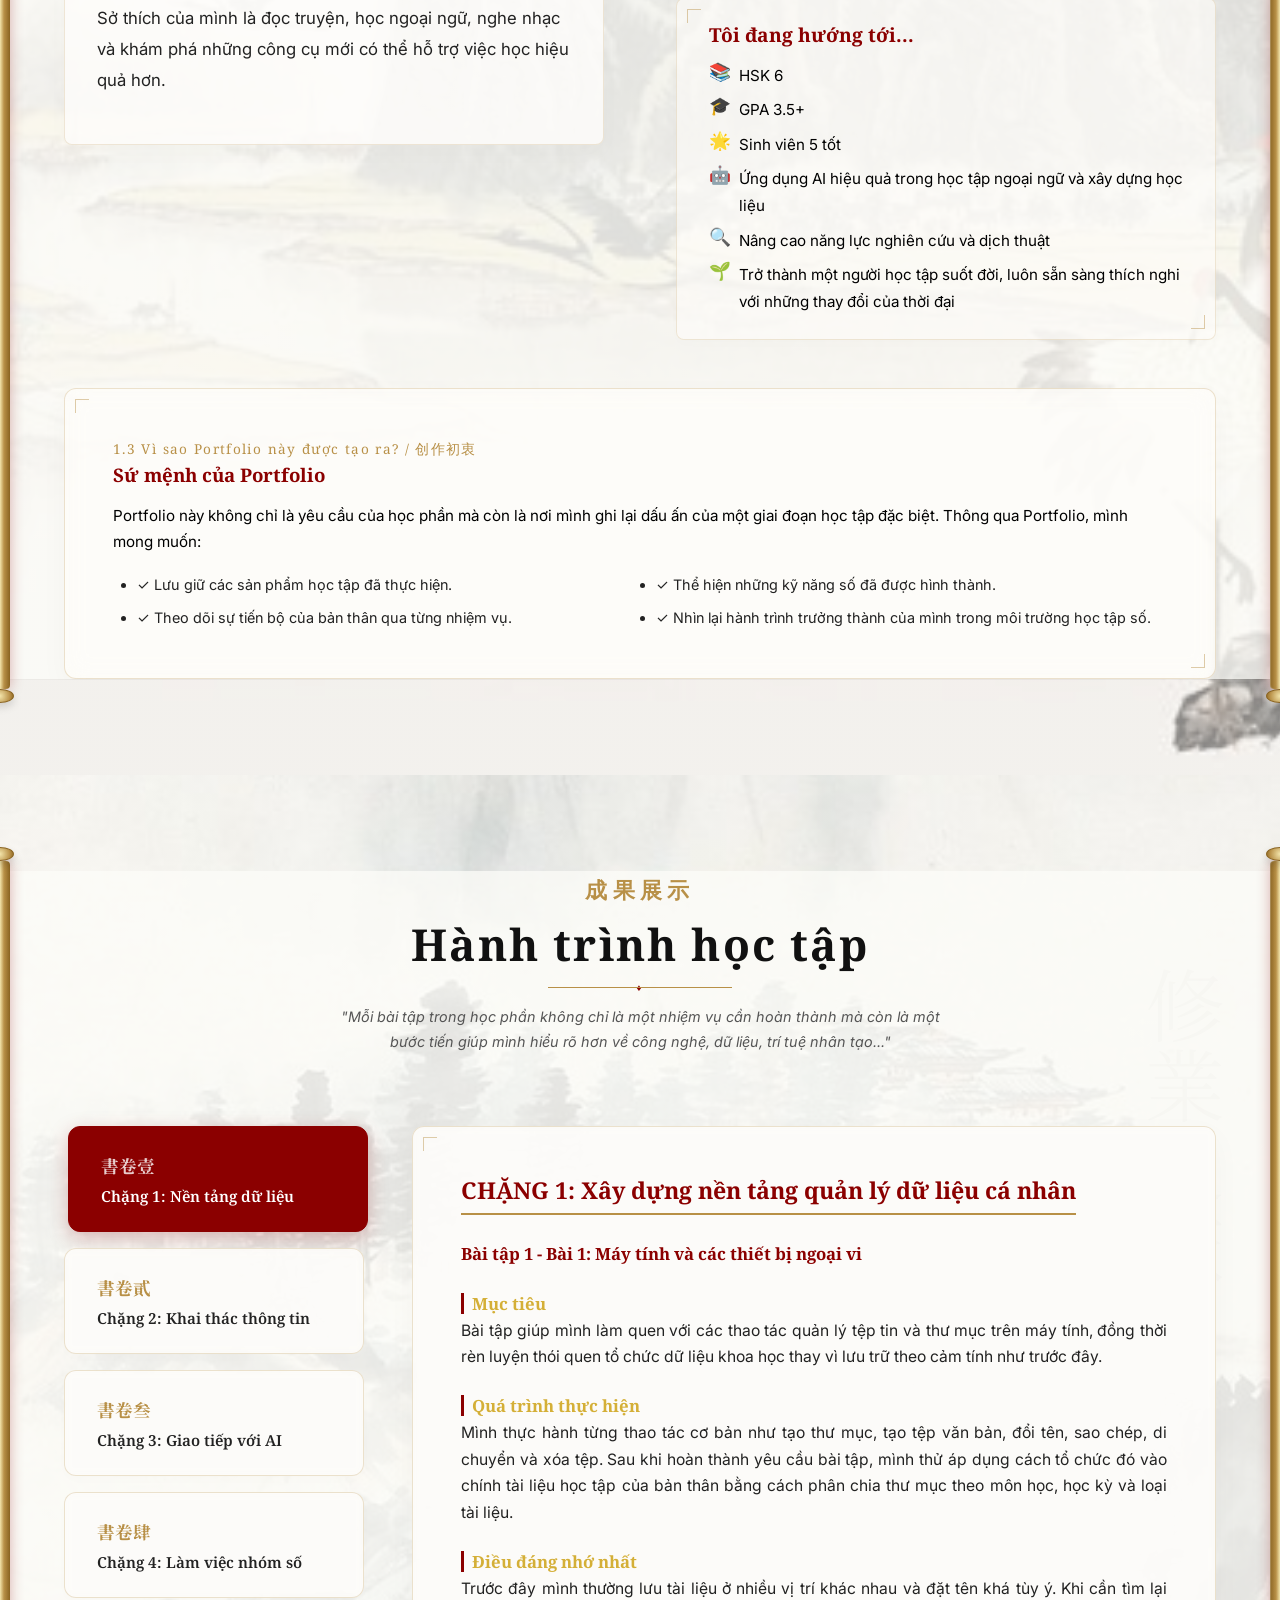
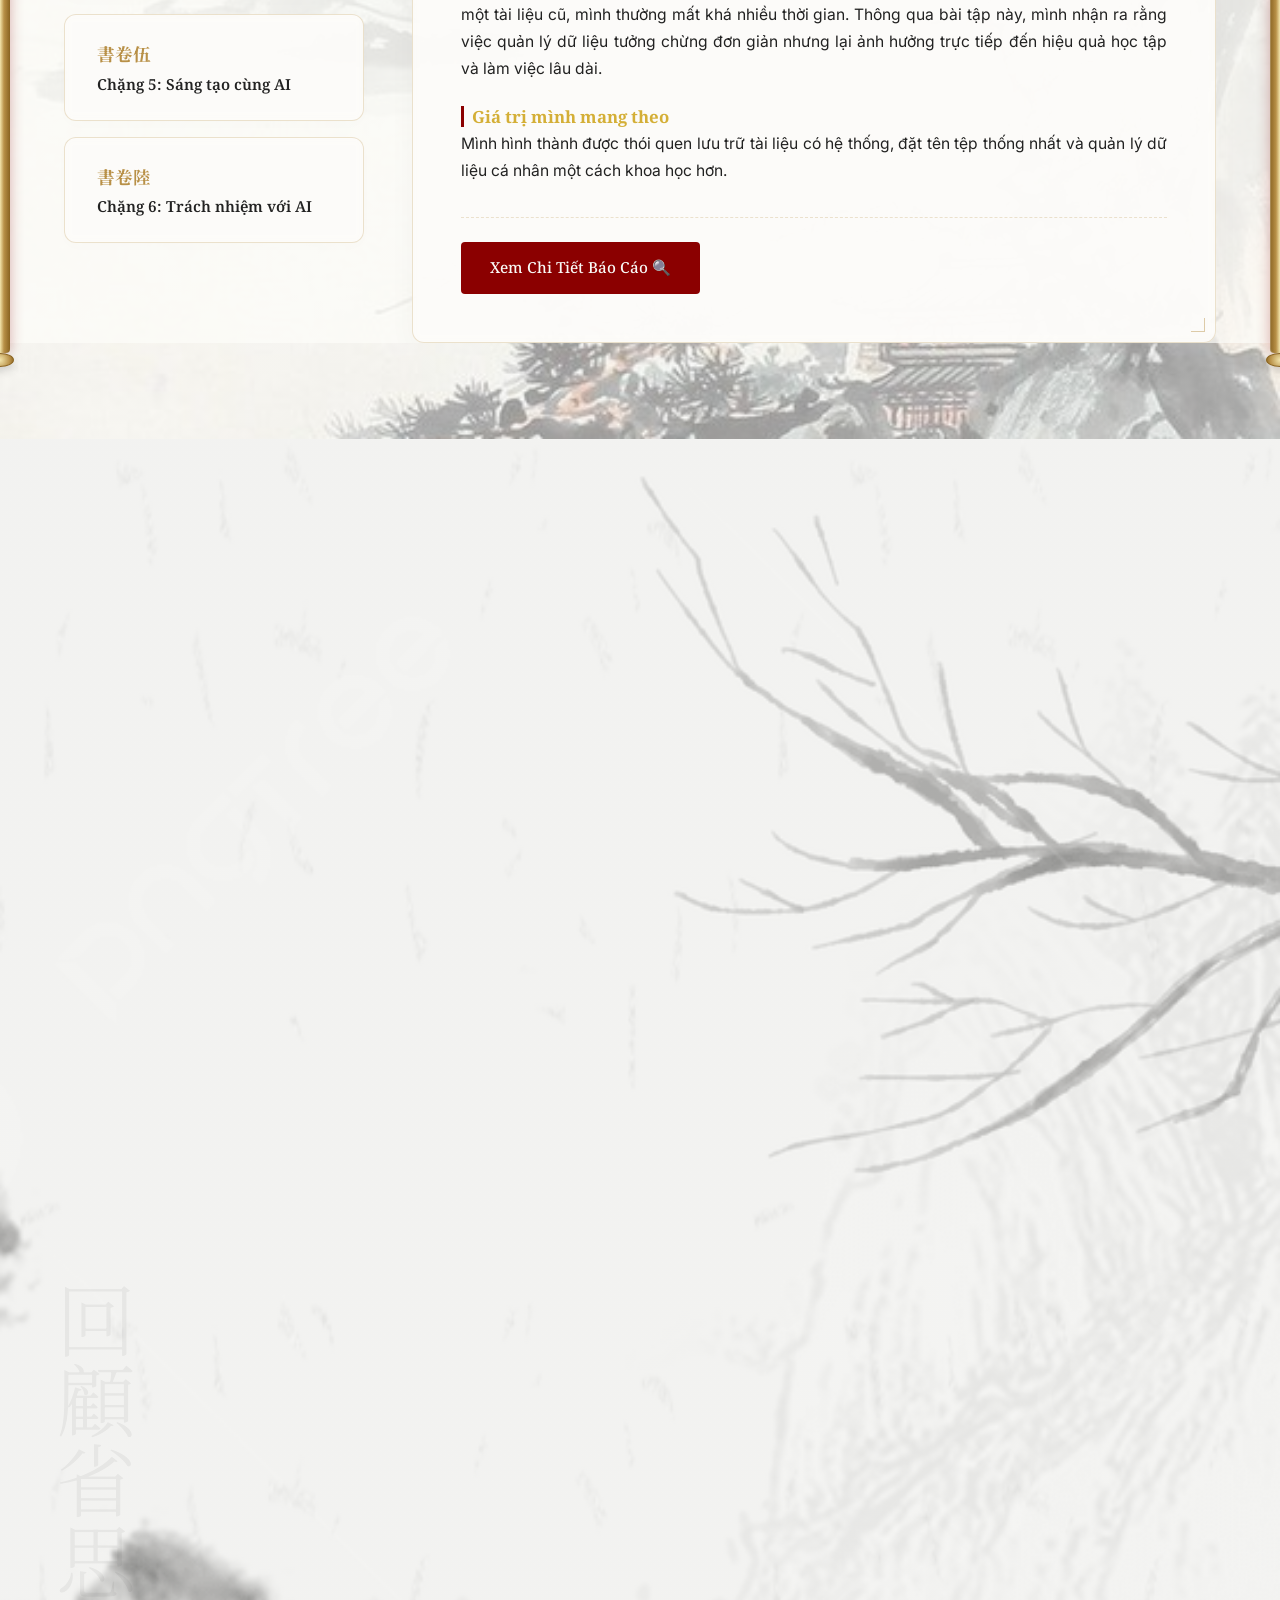
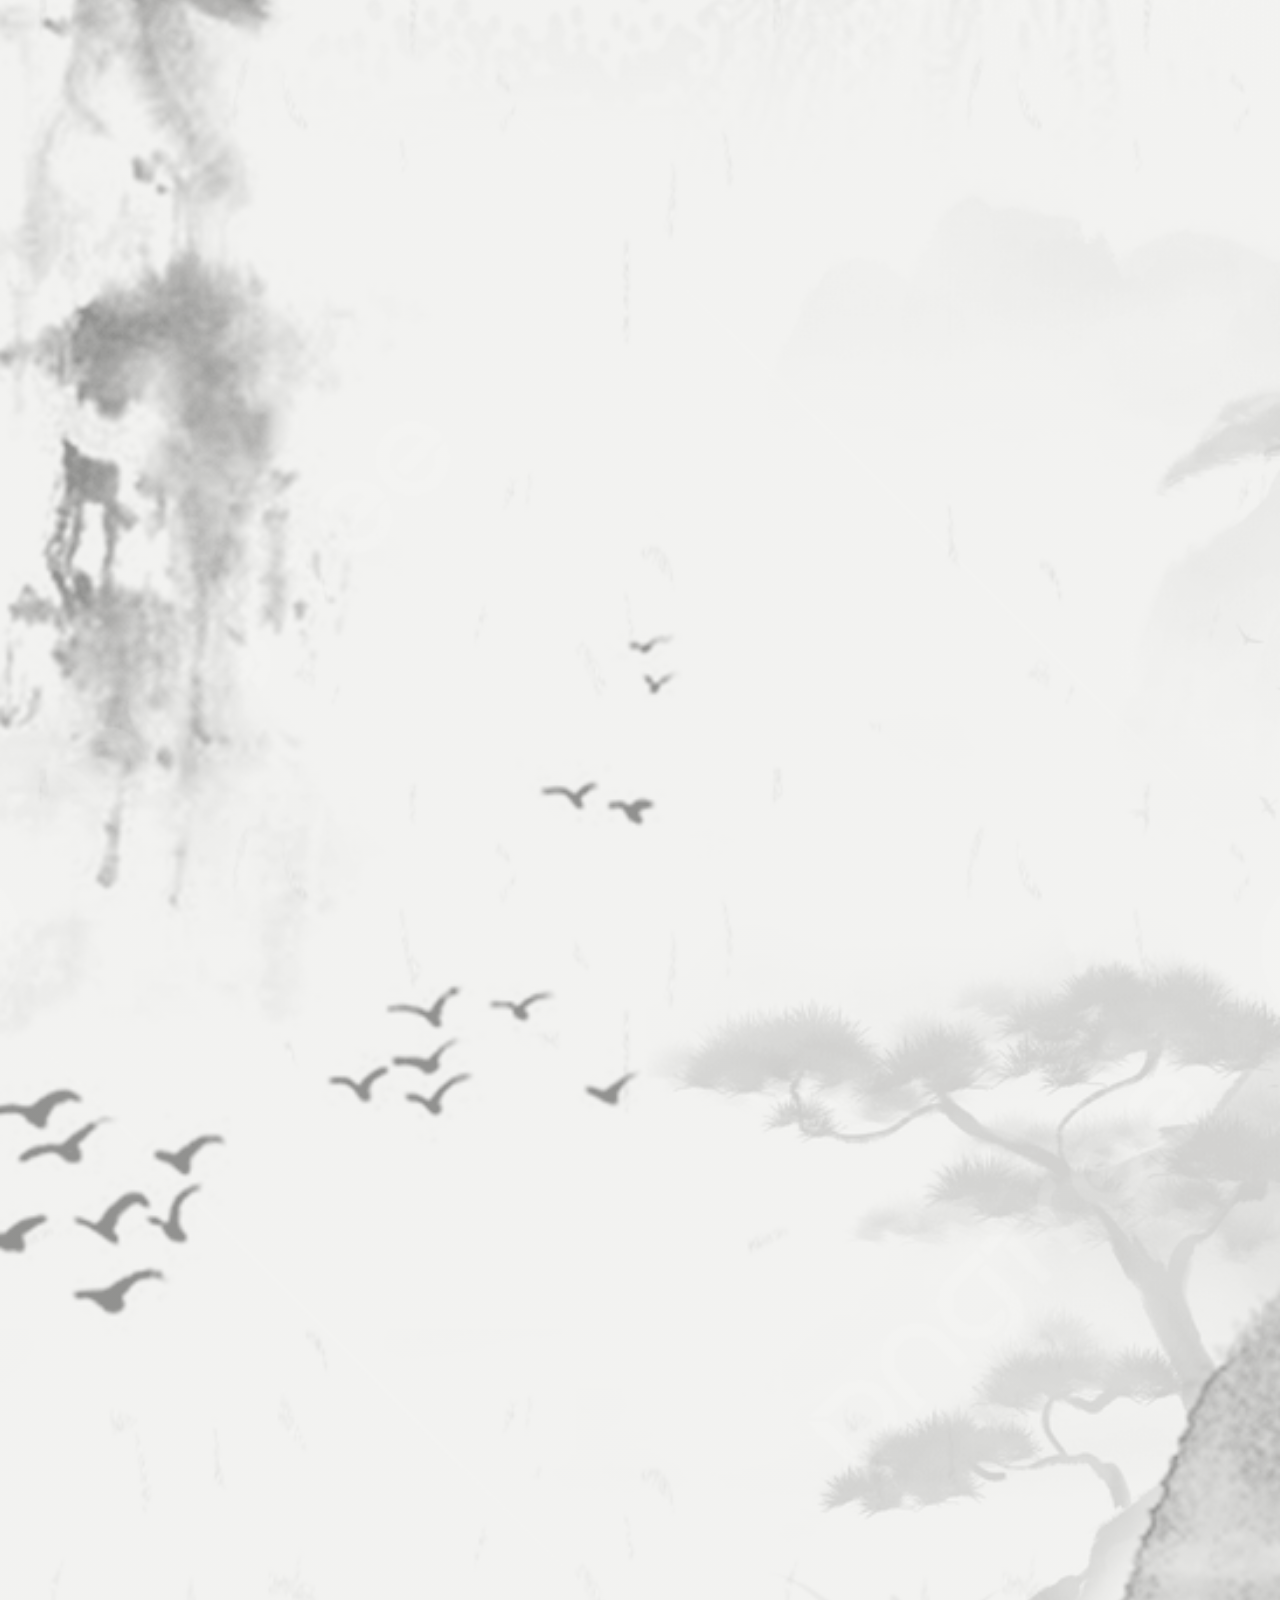
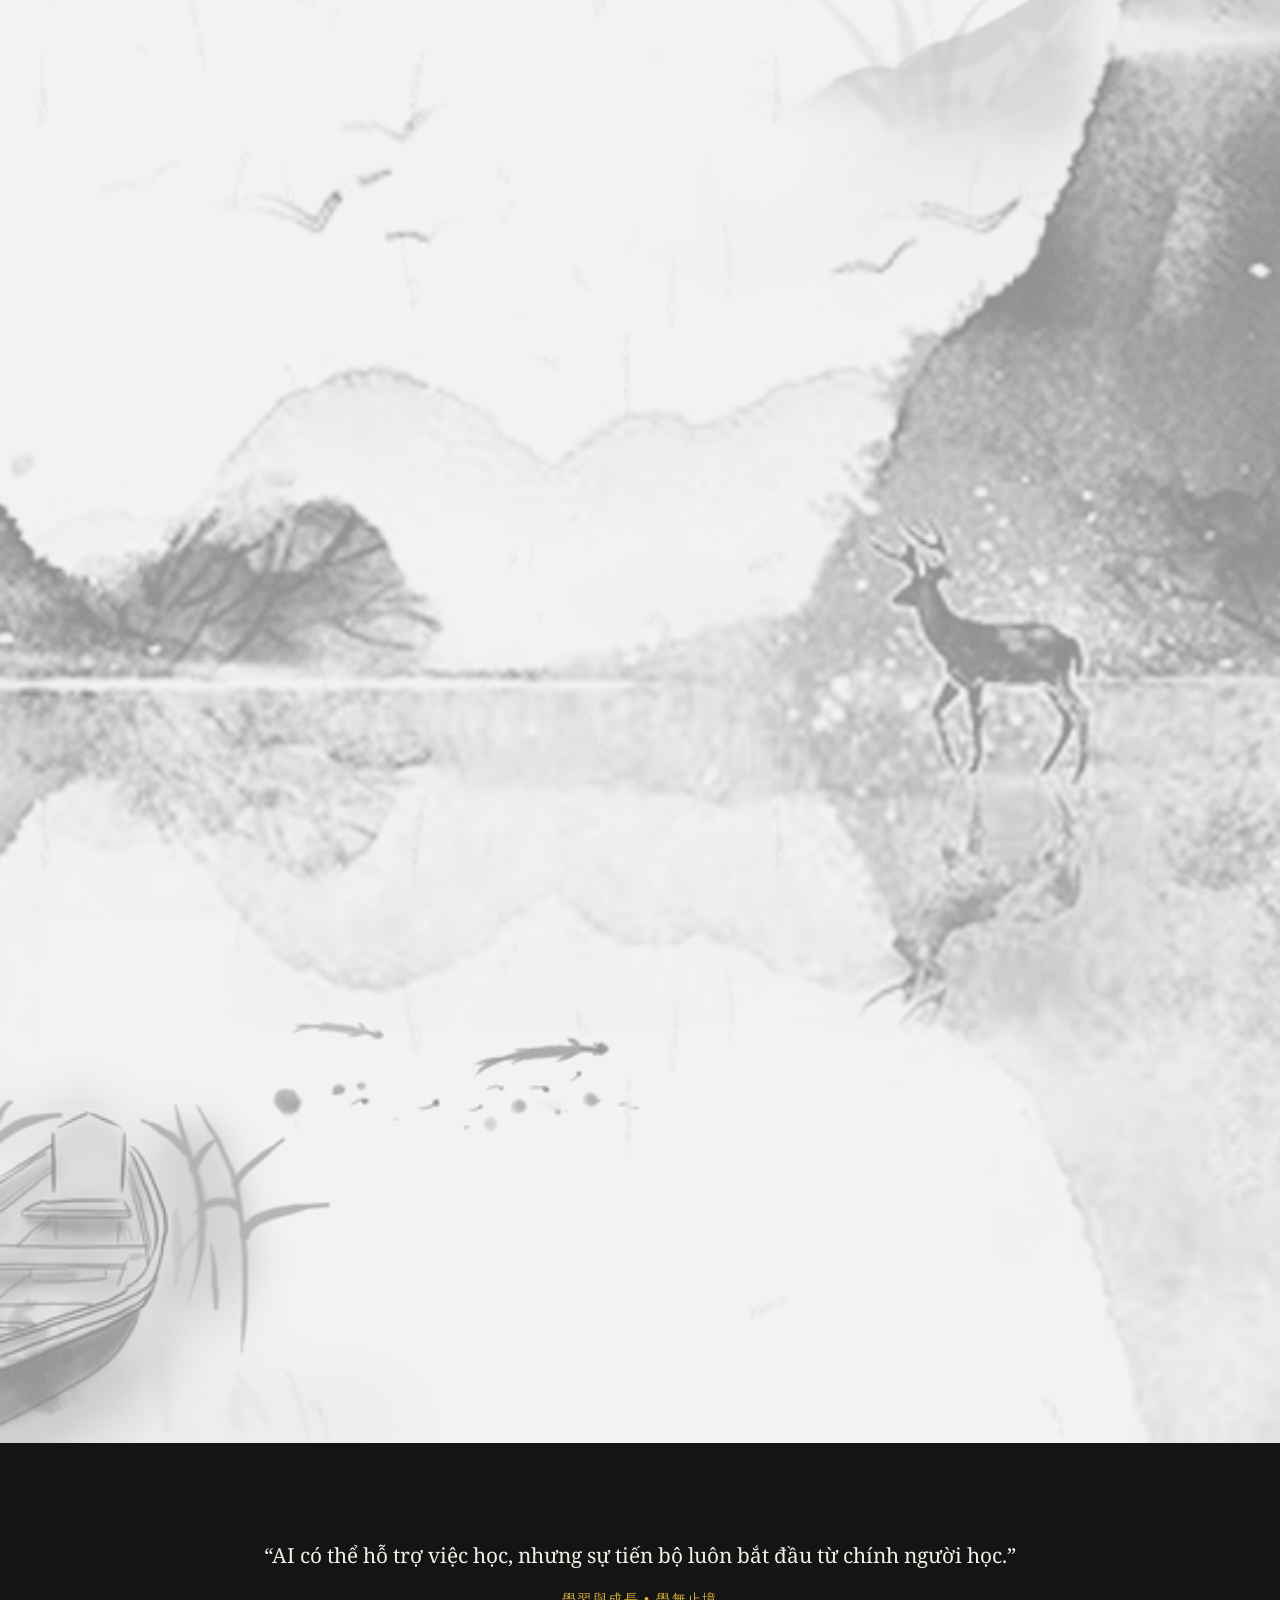
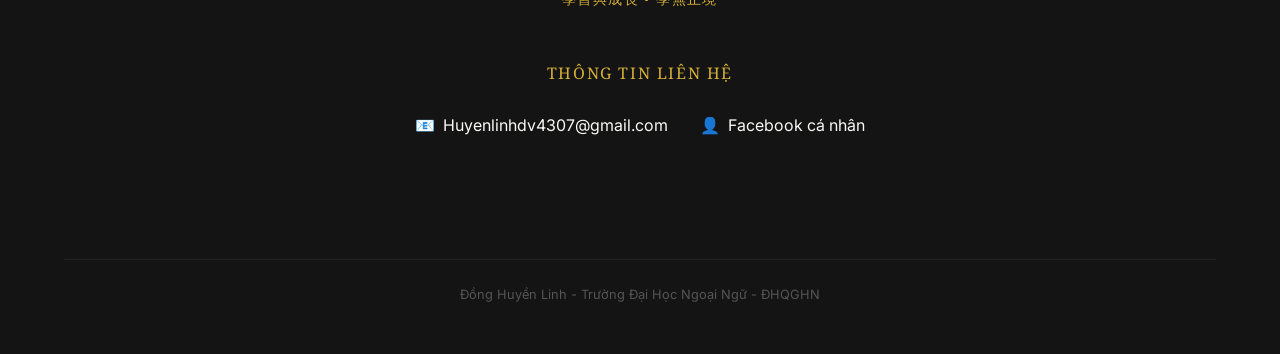
==== commit 0aa8652a: "refactor: rename hashtag #ToiLaAi to #MinhLaAi across all code files" ====
--- a/index.html
+++ b/index.html
@@ -59,7 +59,7 @@
           history.scrollRestoration = 'manual';
         }
       } else {
-        var skipHashes = ['#ToiLaAi', '#HanhTrinh', '#NhinLai', '#LienHe'];
+        var skipHashes = ['#MinhLaAi', '#HanhTrinh', '#NhinLai', '#LienHe'];
         var shouldSkip = (hash && (hash.indexOf('#stage-node-') === 0 || skipHashes.indexOf(hash) !== -1));
         if (shouldSkip) {
           document.documentElement.classList.add('skip-intro');
@@ -145,7 +145,7 @@
       <nav>
         <ul class="nav-menu" id="nav-menu">
           <li><a href="#Modau" class="nav-link active">Mở đầu</a></li>
-          <li><a href="#ToiLaAi" class="nav-link">Mình là ai</a></li>
+          <li><a href="#MinhLaAi" class="nav-link">Mình là ai</a></li>
           <li><a href="#HanhTrinh" class="nav-link">Hành trình</a></li>
           <li><a href="#NhinLai" class="nav-link">Nhìn lại</a></li>
           <li><a href="#LienHe" class="nav-link">Liên hệ</a></li>
@@ -227,7 +227,7 @@
     <!-- ==========================================================================
          2. MÌNH LÀ AI? SECTION
          ========================================================================== -->
-    <section id="ToiLaAi" class="section-padding scroll-reveal" style="position: relative;">
+    <section id="MinhLaAi" class="section-padding scroll-reveal" style="position: relative;">
       <!-- Elegant Corner Flowers -->
       <svg class="corner-flower top-left" viewBox="0 0 100 100" aria-hidden="true">
         <path d="M10,10 Q40,30 80,45" fill="none" stroke="currentColor" stroke-width="1.5"/>
@@ -308,7 +308,7 @@
                 <!-- Values Grid -->
                 <div>
                   <span class="journey-eyebrow text-serif" style="display: block; margin-bottom: 2px;">1.2 Chân dung người học / 学习者画像</span>
-                  <h3 class="text-serif" style="margin-bottom: var(--space-sm); font-size: 1.2rem; color: var(--accent-vermillion);">Mình tin vào...</h3>
+                  <h3 class="text-serif" style="margin-bottom: var(--space-sm); font-size: 1.2rem; color: var(--accent-vermillion);">Tôi tin vào...</h3>
                   <div class="values-grid">
                     <div class="value-card card-classical">
                       <h4><span>📖</span> Học tập suốt đời</h4>
@@ -331,7 +331,7 @@
                 
                 <!-- Goals Section -->
                 <div class="goals-section card card-classical" style="background: rgba(253, 252, 249, 0.65); backdrop-filter: blur(12px); -webkit-backdrop-filter: blur(12px); padding: var(--space-md) var(--space-lg); border-radius: 8px; border: 1px solid rgba(184, 144, 71, 0.2); box-shadow: 0 4px 12px rgba(0,0,0,0.01); margin-top: var(--space-md);">
-                  <h3 class="text-serif" style="margin-bottom: var(--space-sm); font-size: 1.2rem; color: var(--accent-vermillion);">Mình đang hướng tới...</h3>
+                  <h3 class="text-serif" style="margin-bottom: var(--space-sm); font-size: 1.2rem; color: var(--accent-vermillion);">Tôi đang hướng tới...</h3>
                   <ul class="goals-list" style="margin: 0; padding: 0; display: flex; flex-direction: column; gap: 8px;">
                     <li class="goal-item" style="display: flex; align-items: flex-start; gap: 8px;"><span class="goal-icon">📚</span> HSK 6</li>
                     <li class="goal-item" style="display: flex; align-items: flex-start; gap: 8px;"><span class="goal-icon">🎓</span> GPA 3.5+</li>
@@ -648,7 +648,7 @@
             
             <!-- 3.2 Dấu ấn học tập -->
             <div style="margin-top: var(--space-2xl); border-top: 1px dashed rgba(184, 144, 71, 0.25); padding-top: var(--space-xl);">
-              <h3 class="text-serif text-center" style="margin-bottom: var(--space-xl); color: var(--accent-vermillion); font-size: 1.6rem;">Dấu ấn học tập</h3>
+              <h3 class="text-serif text-center" style="margin-bottom: var(--space-xl); color: var(--accent-vermillion); font-size: 1.6rem;">Dấu Ấn Học Tập</h3>
               
               <!-- 📚 06 Kỹ năng số được hình thành (Skill Tree Grid) -->
               <div style="margin-bottom: var(--space-2xl);">
--- a/css/sections.css
+++ b/css/sections.css
@@ -314,7 +314,7 @@
   padding: var(--space-3xl) 0;
 }
 
-#ToiLaAi {
+#MinhLaAi {
   position: relative;
   background: linear-gradient(to bottom, rgba(249, 249, 246, 0.55) 0%, rgba(249, 249, 246, 0.55) 100%), 
               url('../PortfolioAssets/ToiLaAi.jpe') center/cover no-repeat fixed;
@@ -334,7 +334,7 @@
 
 /* Fix mobile Safari background attachment bug */
 @media (max-width: 1024px) {
-  #Modau, #ToiLaAi, #HanhTrinh, #NhinLai {
+  #Modau, #MinhLaAi, #HanhTrinh, #NhinLai {
     background-attachment: scroll !important;
   }
 }
@@ -1136,3 +1136,31 @@
     gap: var(--space-lg) !important;
   }
 }
+
+/* Adjust sizes for short height viewports (landscape mobile phone) */
+@media (max-height: 500px) {
+  .glass-panel-welcome {
+    padding: 10px 15px !important;
+    max-width: 520px !important;
+  }
+  .chinese-welcome {
+    font-size: 1.1rem !important;
+    margin-bottom: 2px !important;
+  }
+  .english-welcome {
+    font-size: 1.6rem !important;
+    margin-bottom: 5px !important;
+  }
+  .welcome-name {
+    font-size: 0.9rem !important;
+    margin-bottom: 2px !important;
+  }
+  .welcome-desc {
+    font-size: 0.75rem !important;
+    margin-bottom: 2px !important;
+  }
+  .welcome-click-to-start {
+    margin-top: 0.5rem !important;
+    font-size: 0.75rem !important;
+  }
+}
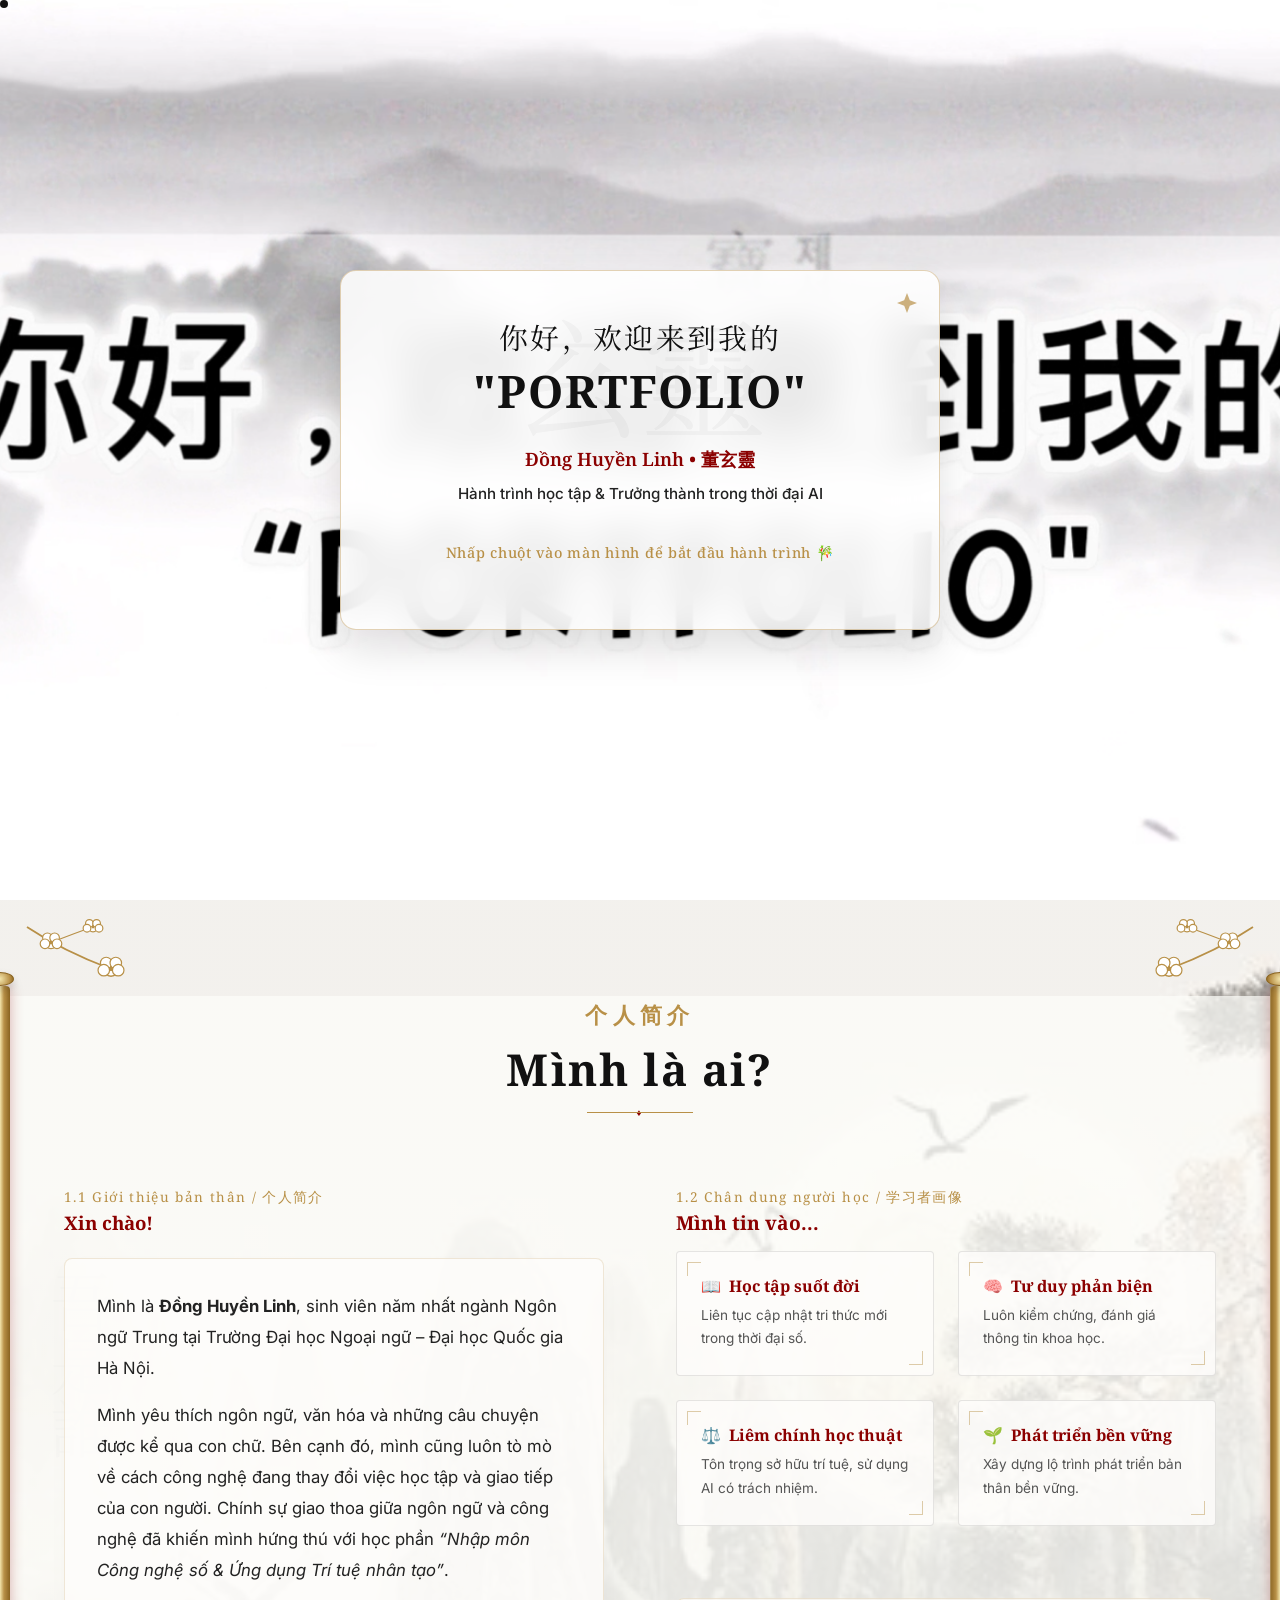
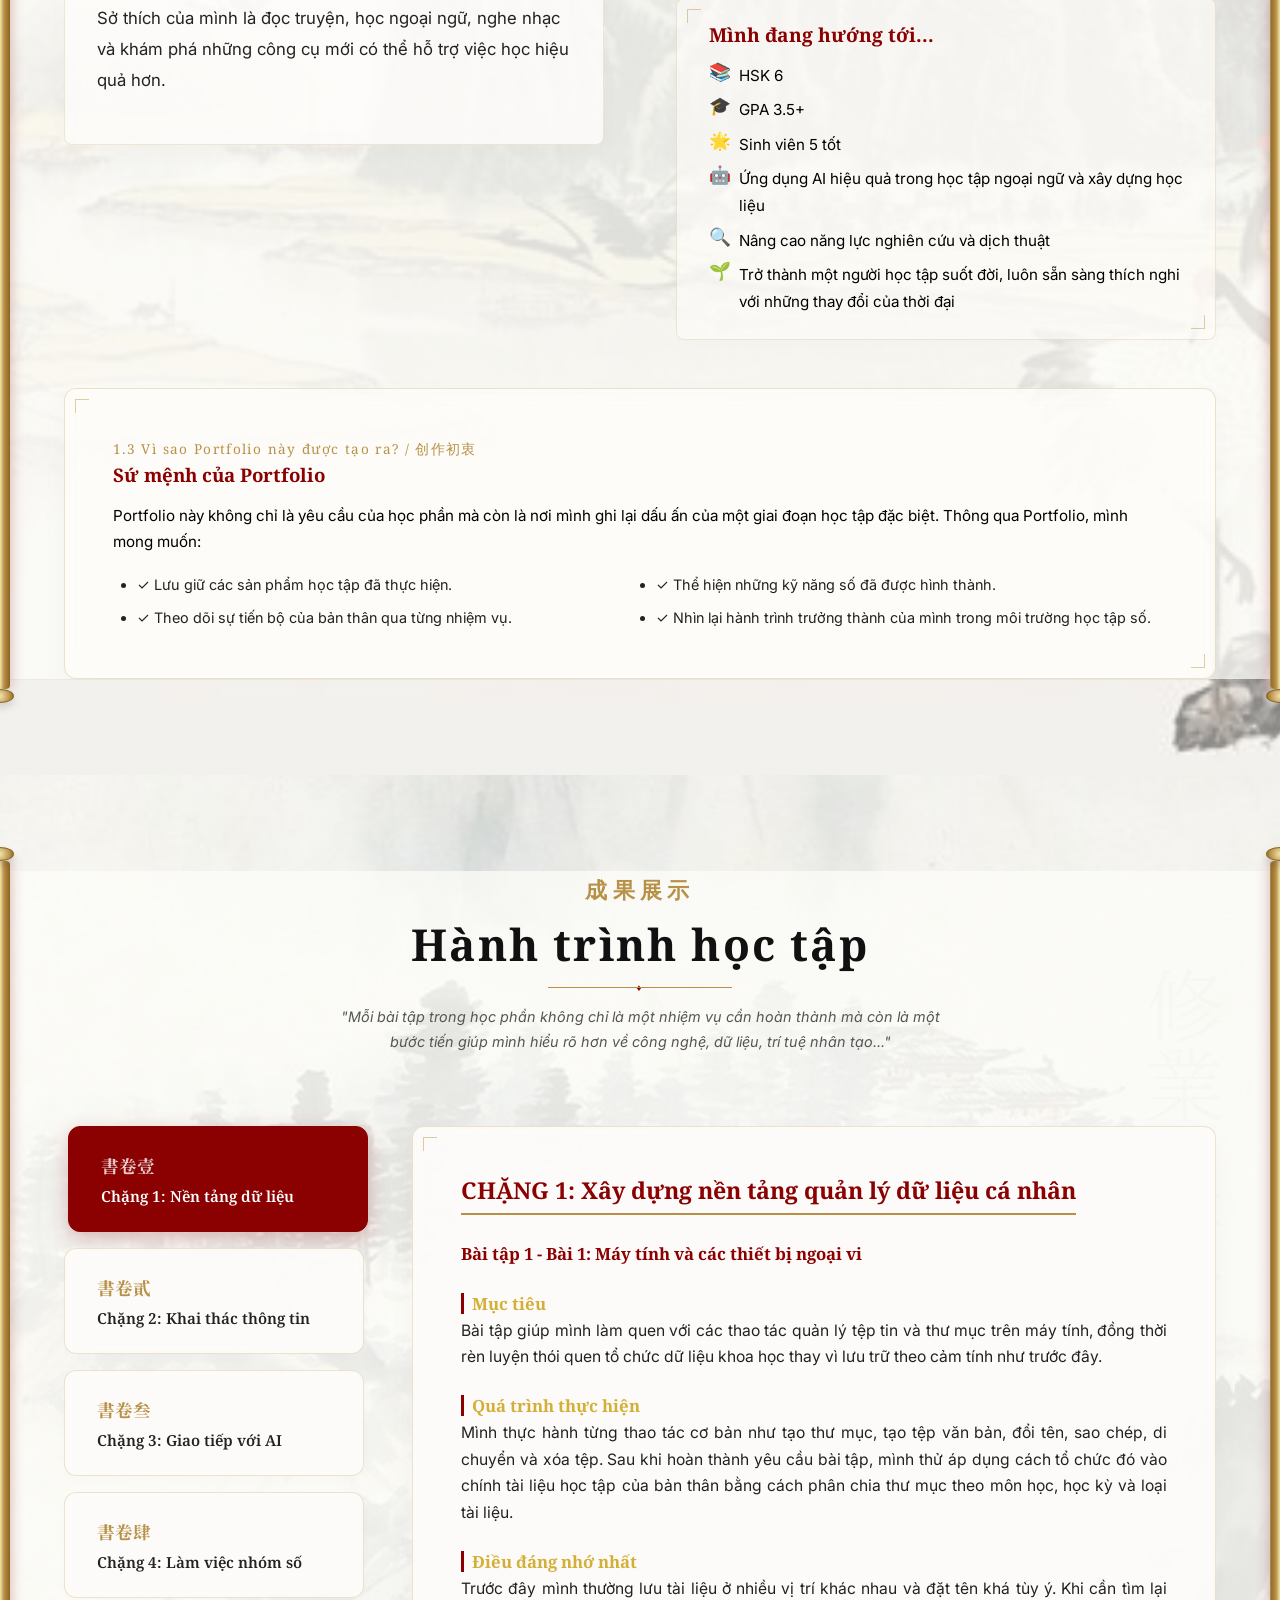
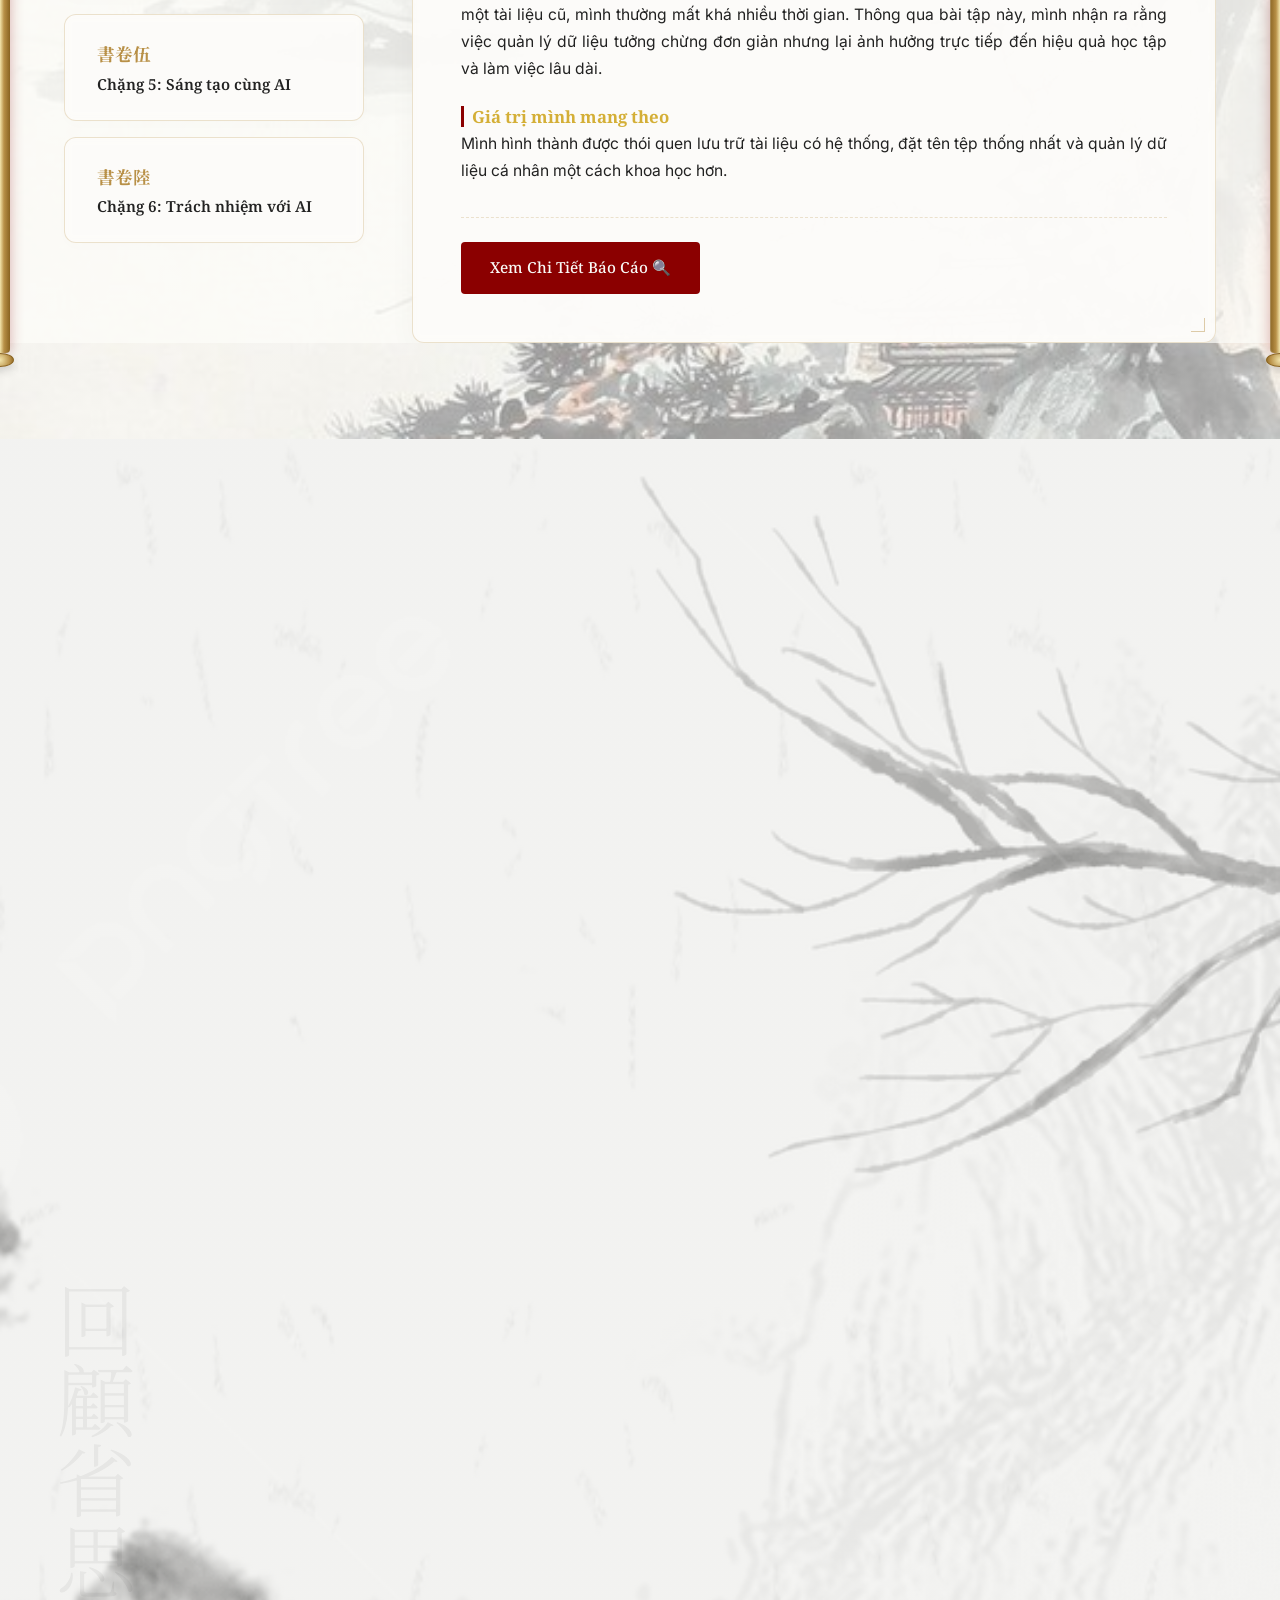
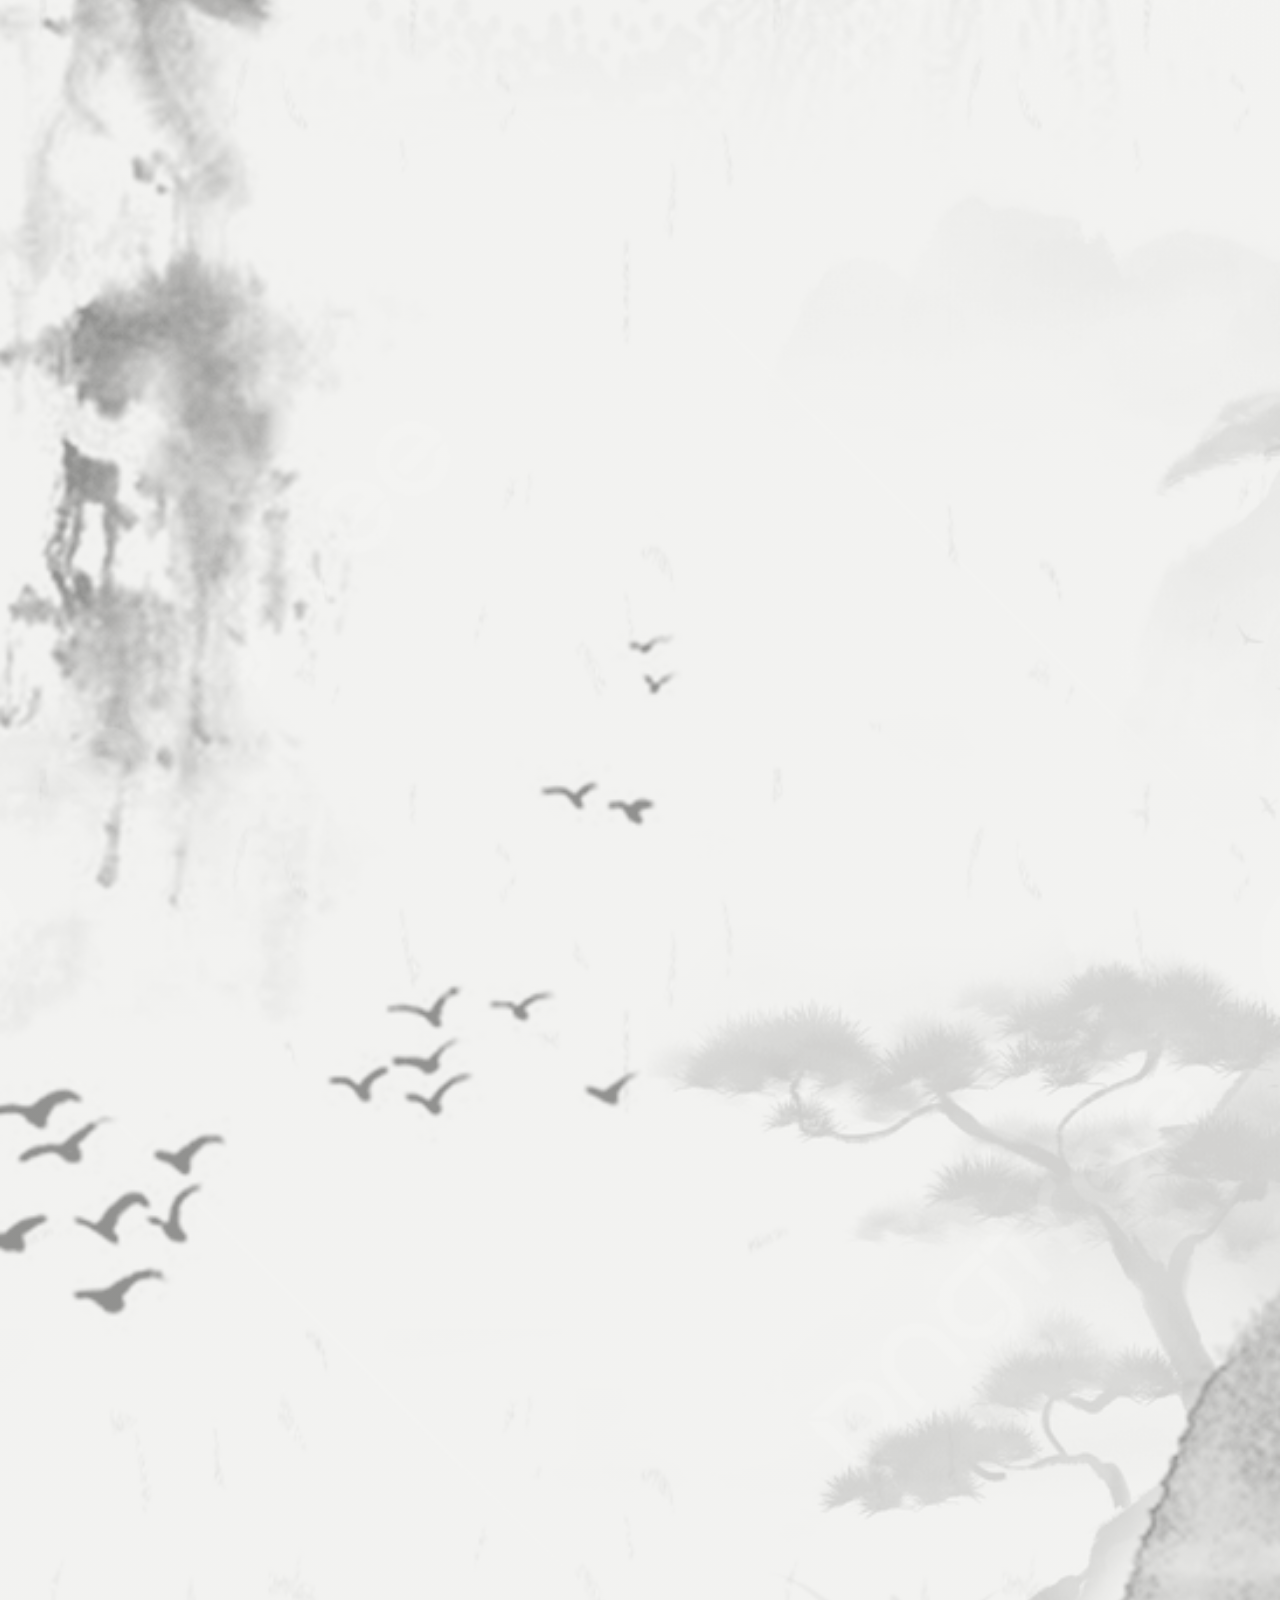
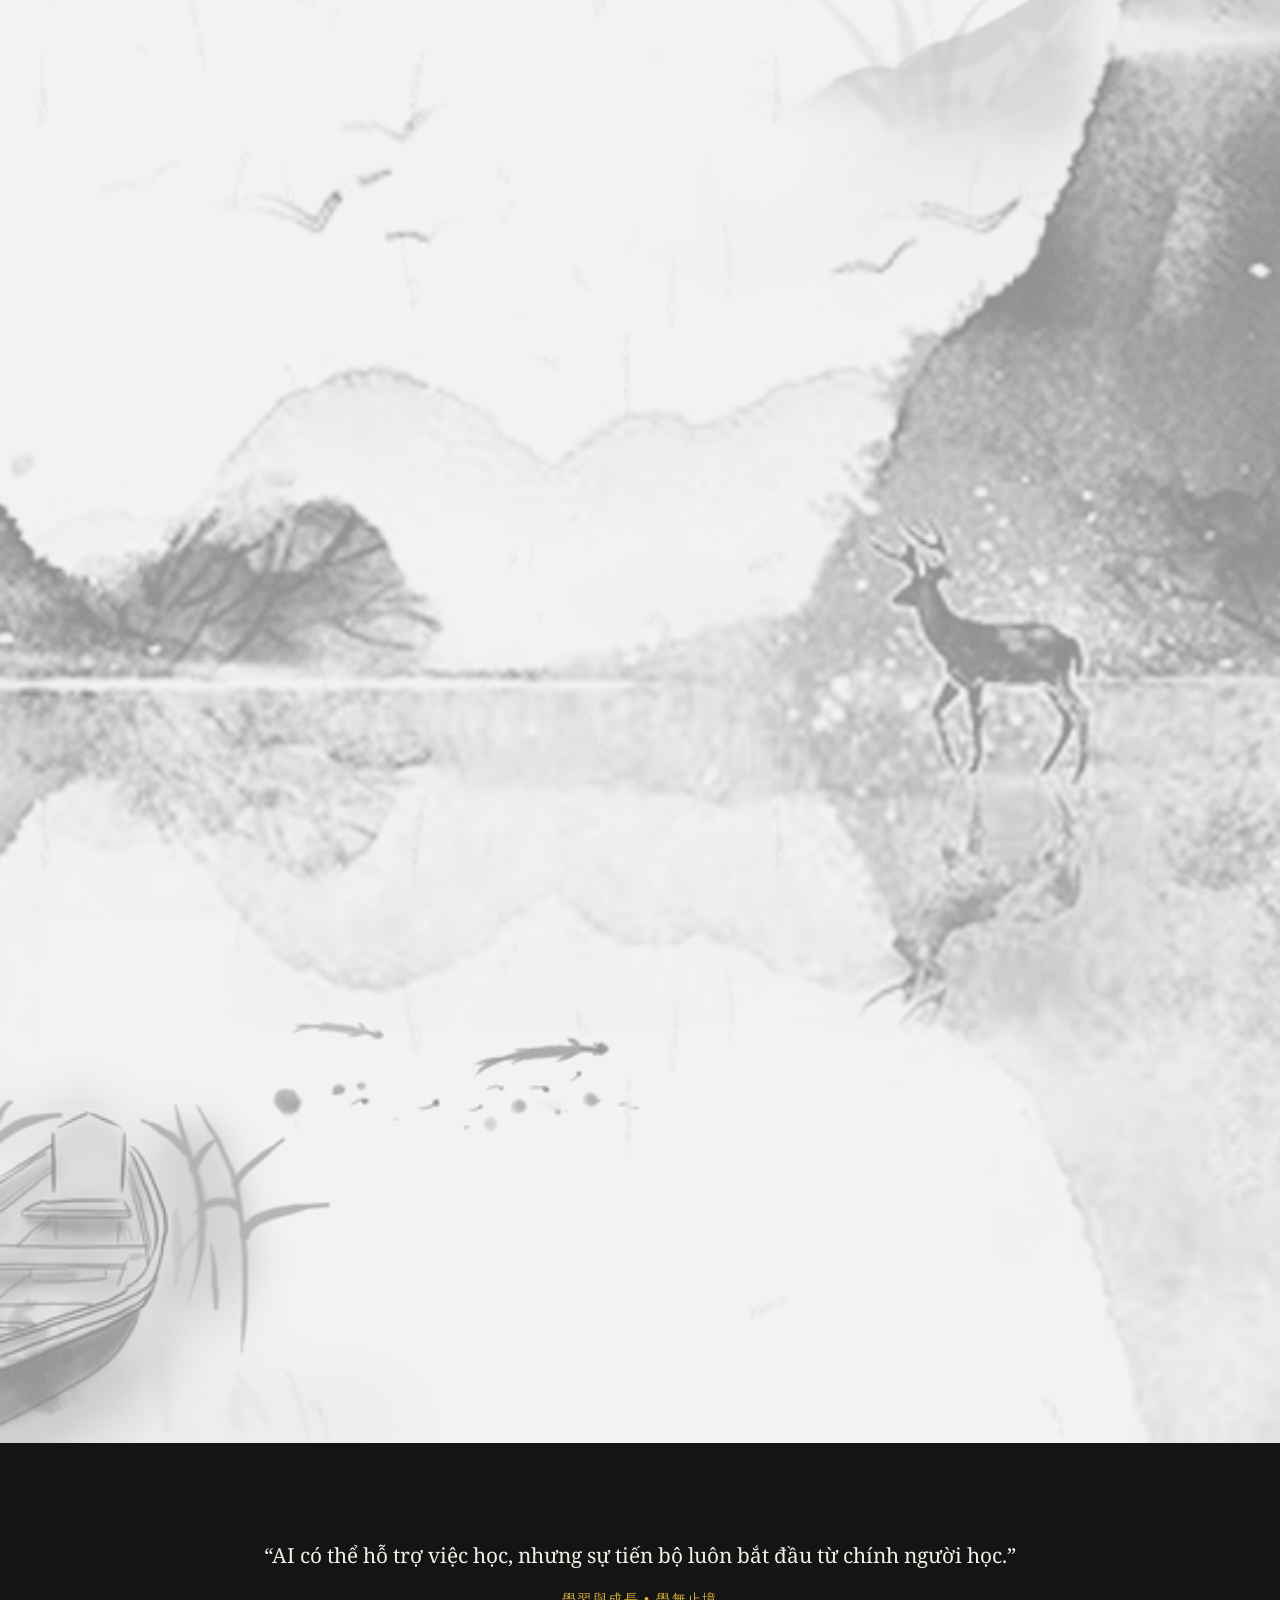
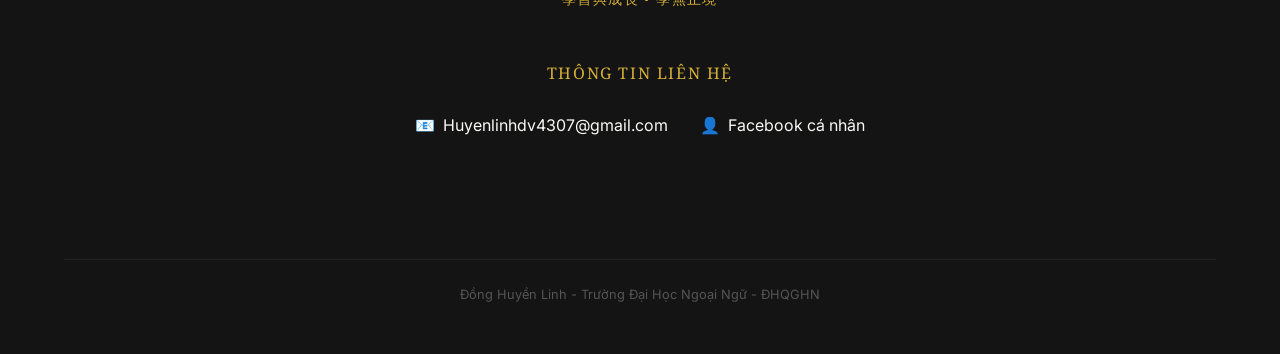
==== commit 2676b3d6: "content: change final instances of 'Tôi' to 'Mình' in index.html and prompt boxes" ====
--- a/index.html
+++ b/index.html
@@ -308,7 +308,7 @@
                 <!-- Values Grid -->
                 <div>
                   <span class="journey-eyebrow text-serif" style="display: block; margin-bottom: 2px;">1.2 Chân dung người học / 学习者画像</span>
-                  <h3 class="text-serif" style="margin-bottom: var(--space-sm); font-size: 1.2rem; color: var(--accent-vermillion);">Tôi tin vào...</h3>
+                  <h3 class="text-serif" style="margin-bottom: var(--space-sm); font-size: 1.2rem; color: var(--accent-vermillion);">Mình tin vào...</h3>
                   <div class="values-grid">
                     <div class="value-card card-classical">
                       <h4><span>📖</span> Học tập suốt đời</h4>
@@ -331,7 +331,7 @@
                 
                 <!-- Goals Section -->
                 <div class="goals-section card card-classical" style="background: rgba(253, 252, 249, 0.65); backdrop-filter: blur(12px); -webkit-backdrop-filter: blur(12px); padding: var(--space-md) var(--space-lg); border-radius: 8px; border: 1px solid rgba(184, 144, 71, 0.2); box-shadow: 0 4px 12px rgba(0,0,0,0.01); margin-top: var(--space-md);">
-                  <h3 class="text-serif" style="margin-bottom: var(--space-sm); font-size: 1.2rem; color: var(--accent-vermillion);">Tôi đang hướng tới...</h3>
+                  <h3 class="text-serif" style="margin-bottom: var(--space-sm); font-size: 1.2rem; color: var(--accent-vermillion);">Mình đang hướng tới...</h3>
                   <ul class="goals-list" style="margin: 0; padding: 0; display: flex; flex-direction: column; gap: 8px;">
                     <li class="goal-item" style="display: flex; align-items: flex-start; gap: 8px;"><span class="goal-icon">📚</span> HSK 6</li>
                     <li class="goal-item" style="display: flex; align-items: flex-start; gap: 8px;"><span class="goal-icon">🎓</span> GPA 3.5+</li>
@@ -870,7 +870,7 @@
                 <div class="card card-classical" style="padding: var(--space-xl);">
                   <h4 class="text-serif" style="color: var(--accent-vermillion); margin-top: 0; font-size: 1.15rem;">❤️ Điều mình tâm đắc nhất</h4>
                   <p style="font-size: 0.98rem; line-height: 1.8; color: var(--text-charcoal); margin: 0; text-align: justify;">
-                    Điều mình tâm đắc nhất sau khi hoàn thiện dự án cá nhân này là nhận ra rằng: <strong>AI có thể tạo ra câu trả lời, nhưng chỉ con người mới tạo ra được ý nghĩa</strong>. Một công cụ có thể viết một đoạn văn hoàn chỉnh trong vài giây, nhưng nó không thể thay thế trải nghiệm, cảm xúc, giá trị sống và góc nhìn cá nhân của mỗi người. Chính vì vậy, điều quan trọng nhất không phải là học cách dùng AI nhanh đến đâu mà là học cách giữ được tư duy độc lập trong thời đại AI.
+                    Điều mình tâm đắc nhất sau khi hoàn thiện dự án cá nhân này là nhận ra rằng: AI có thể tạo ra câu trả lời, nhưng chỉ con người mới tạo ra được ý nghĩa. Một công cụ có thể viết một đoạn văn hoàn chỉnh trong vài giây, nhưng nó không thể thay thế trải nghiệm, cảm xúc, giá trị sống và góc nhìn cá nhân của mỗi người. Chính vì vậy, điều quan trọng nhất không phải là học cách dùng AI nhanh đến đâu mà là học cách giữ được tư duy độc lập trong thời đại AI.
                   </p>
                 </div>
                 
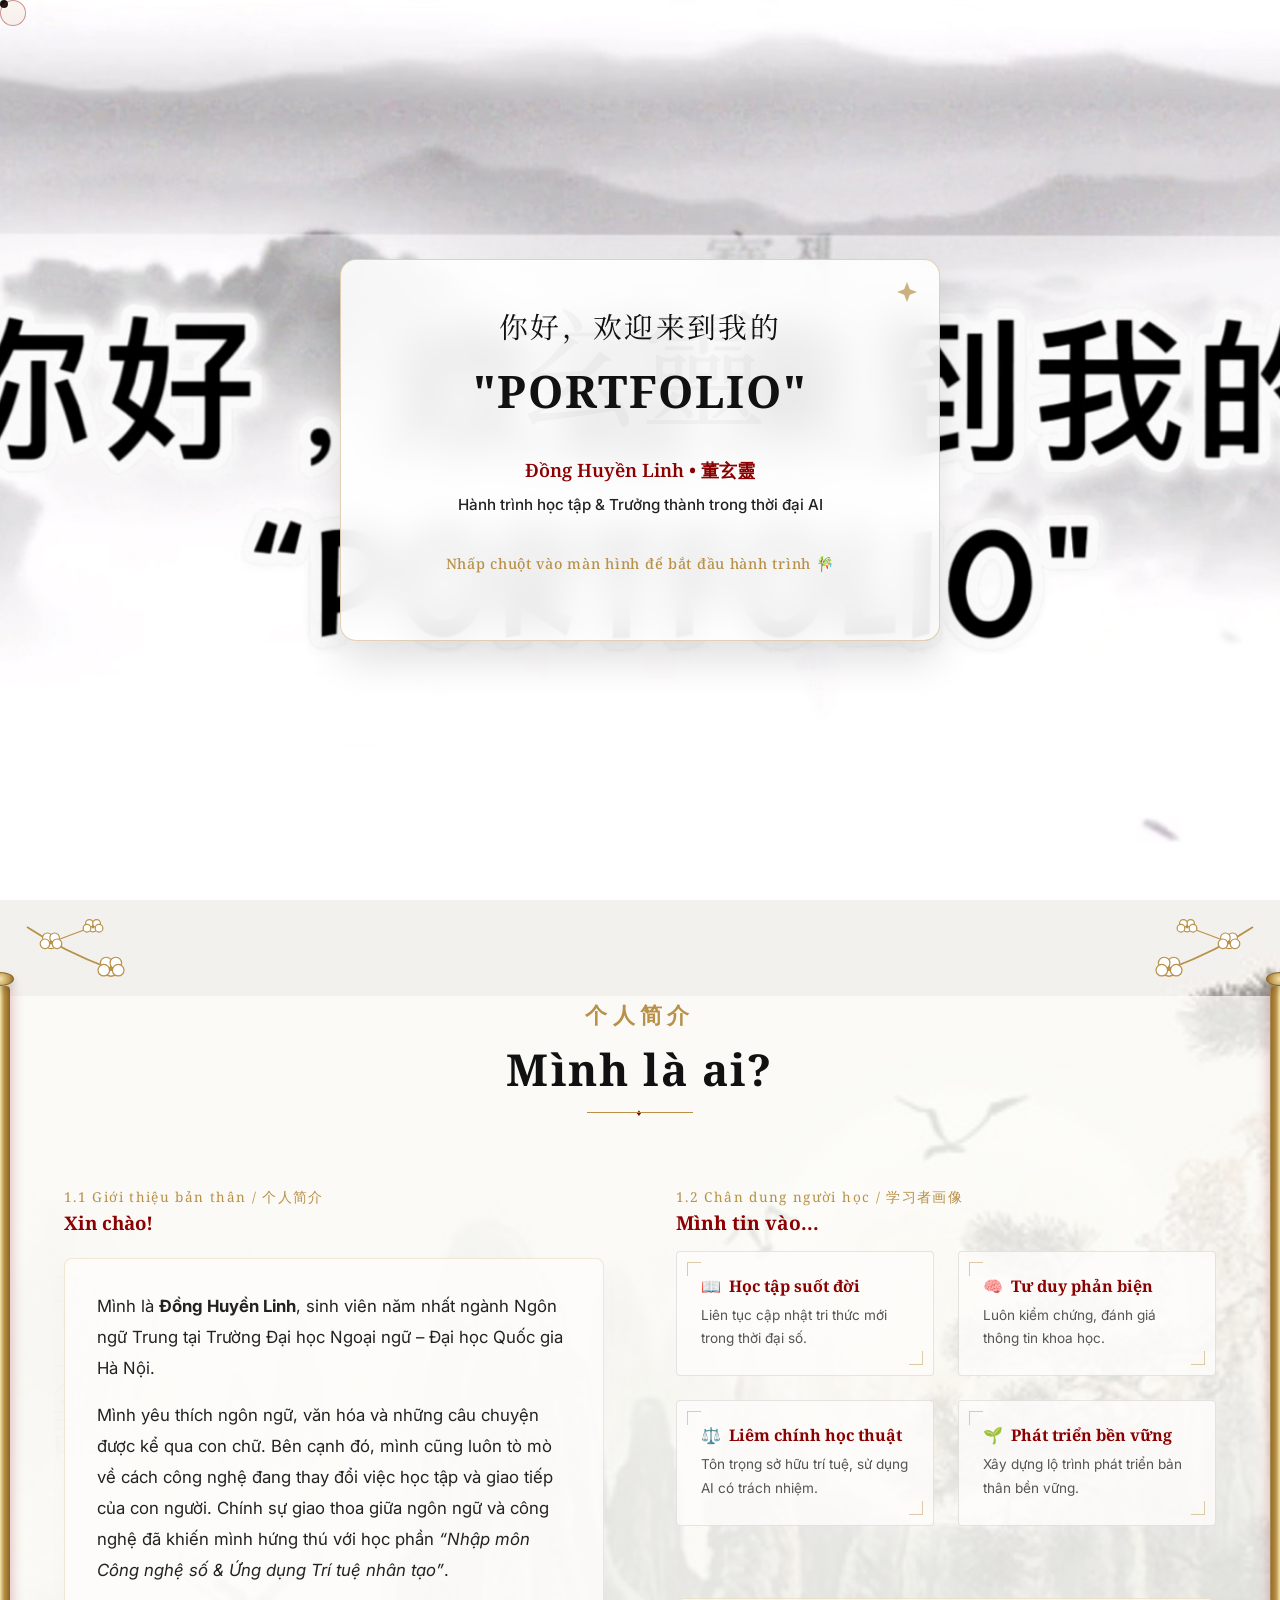
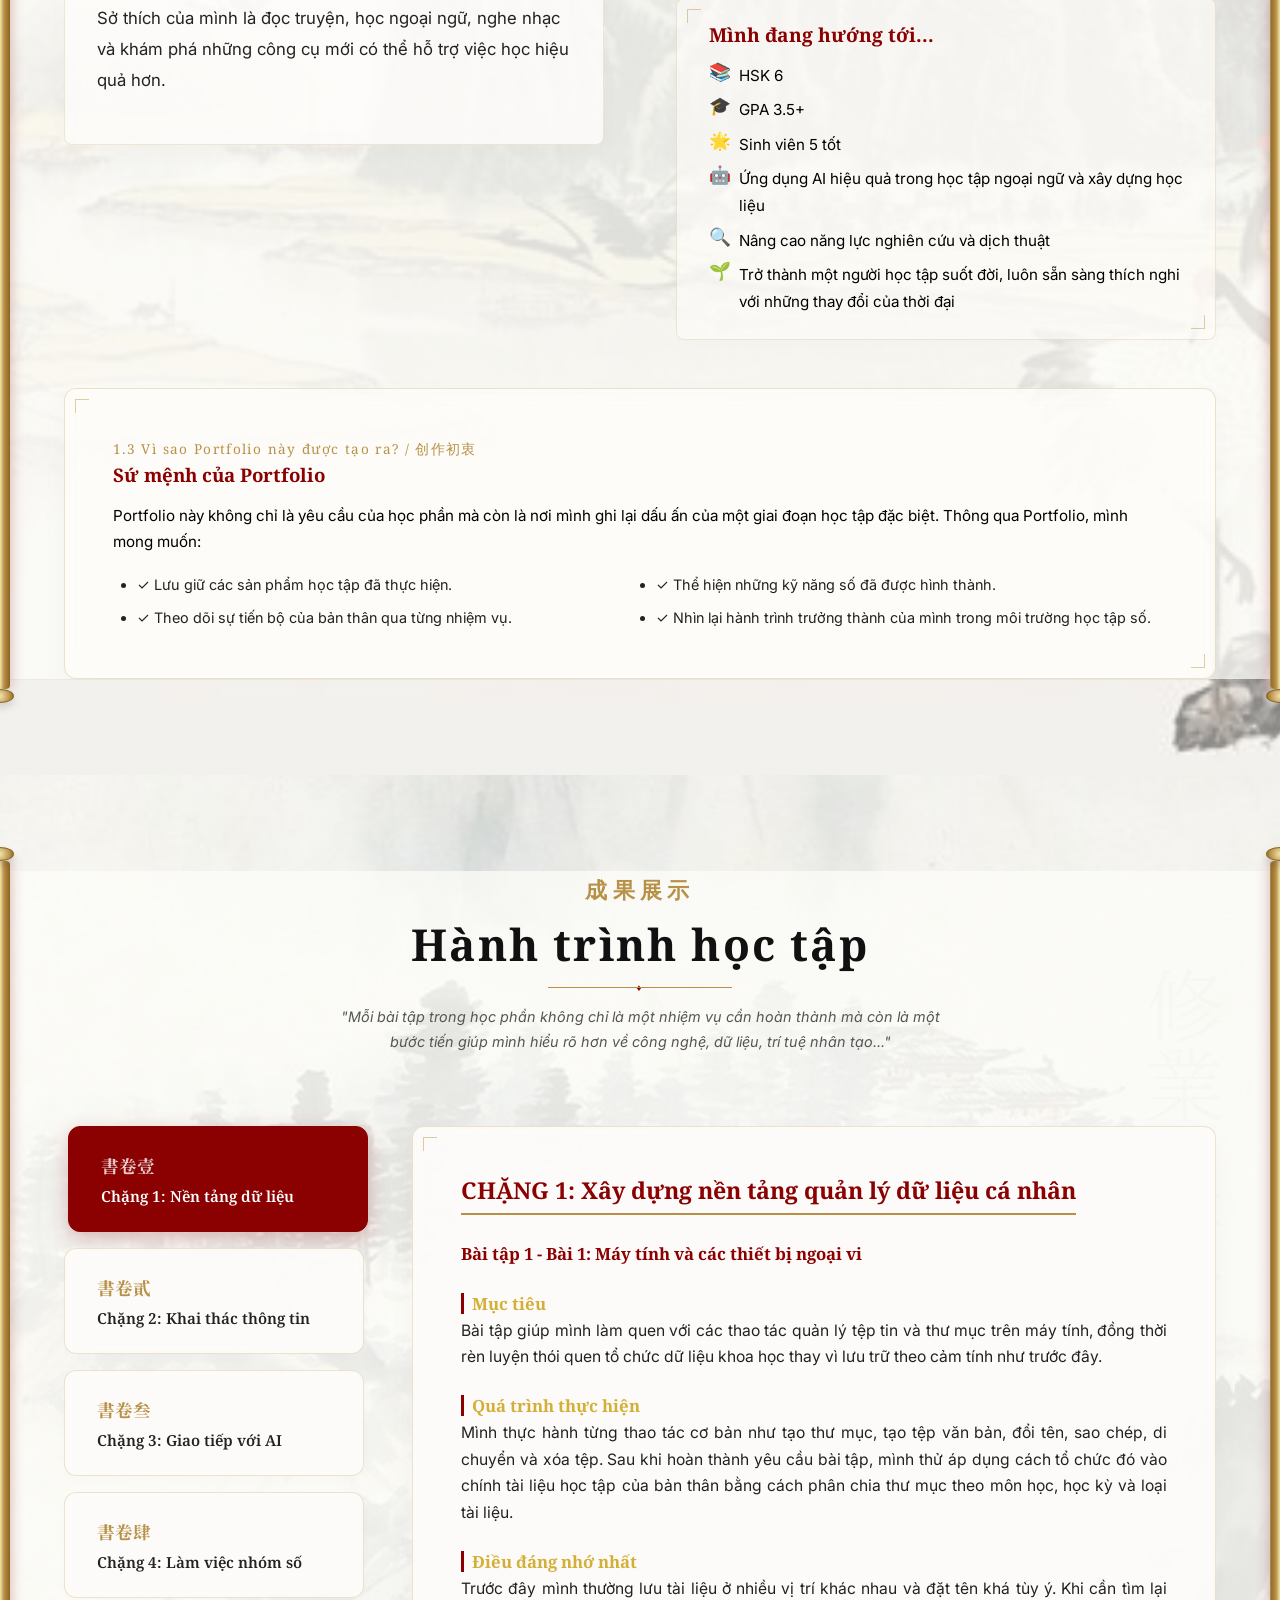
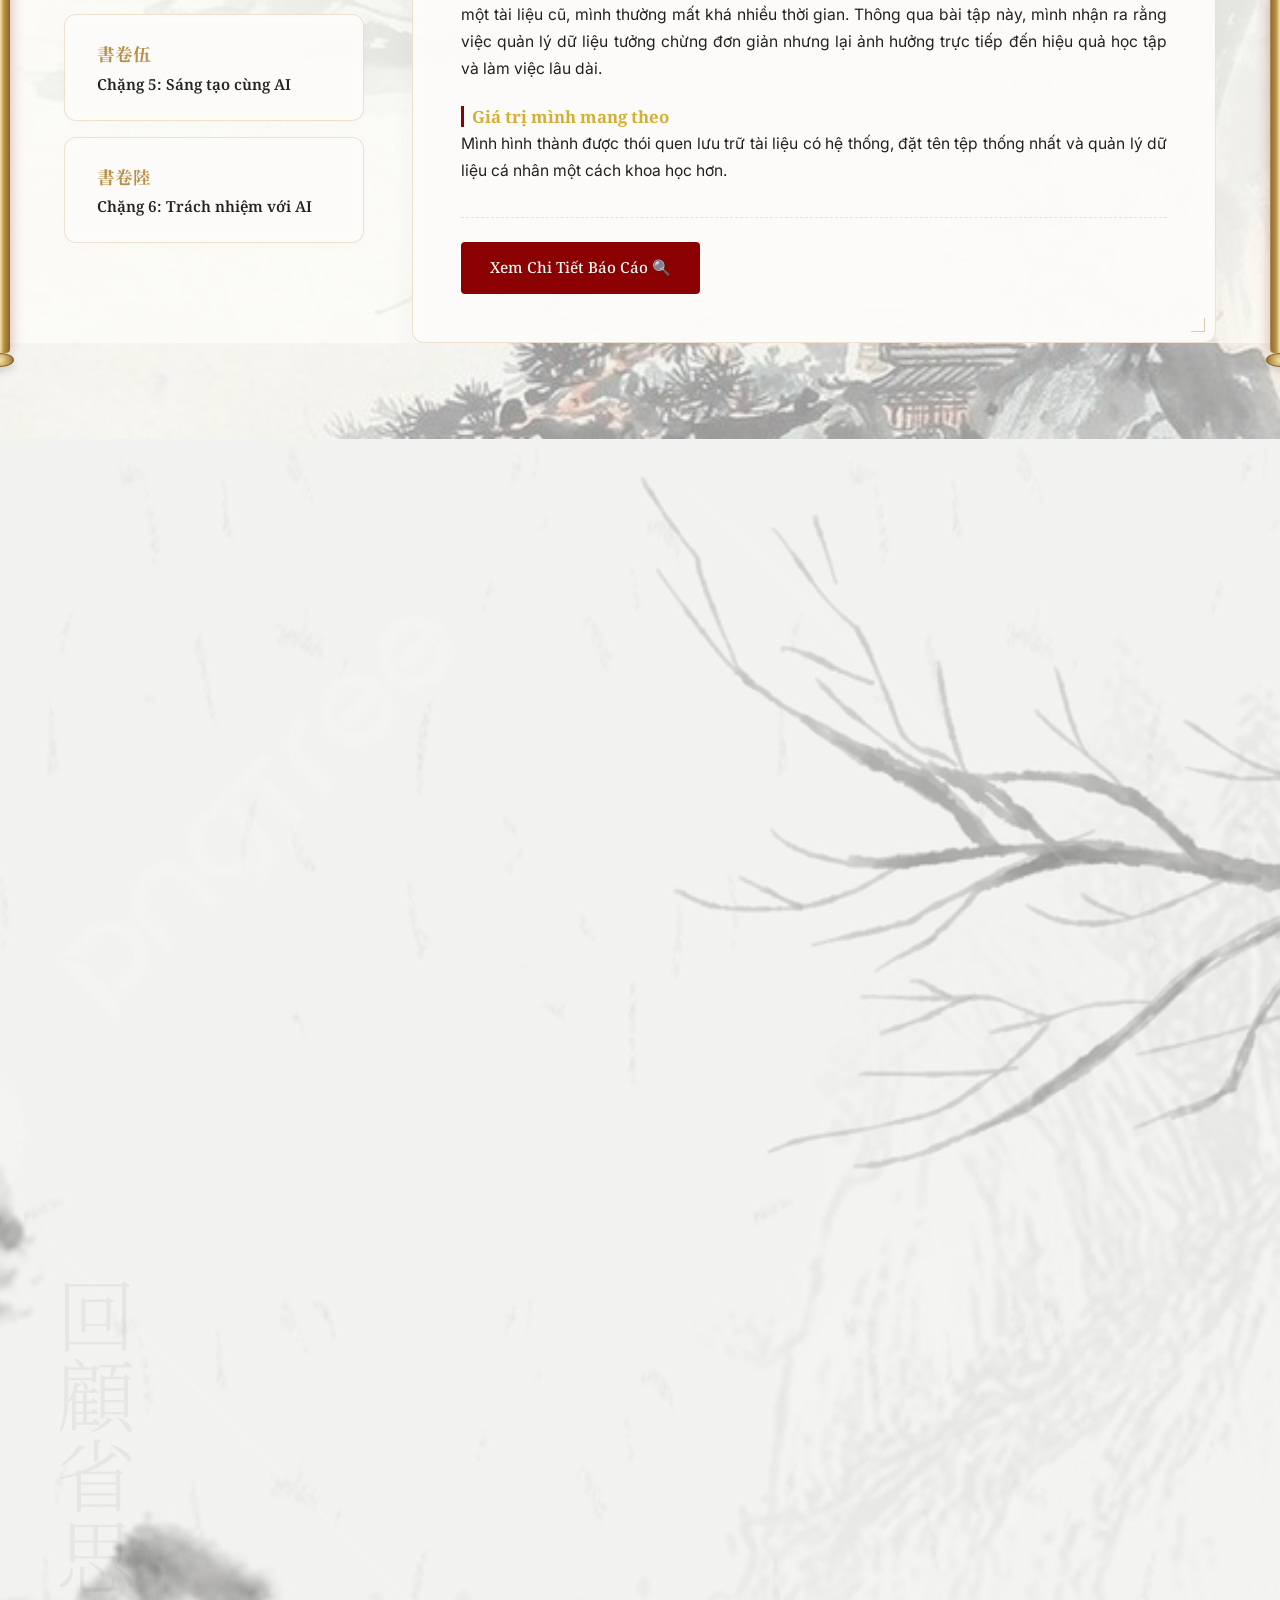
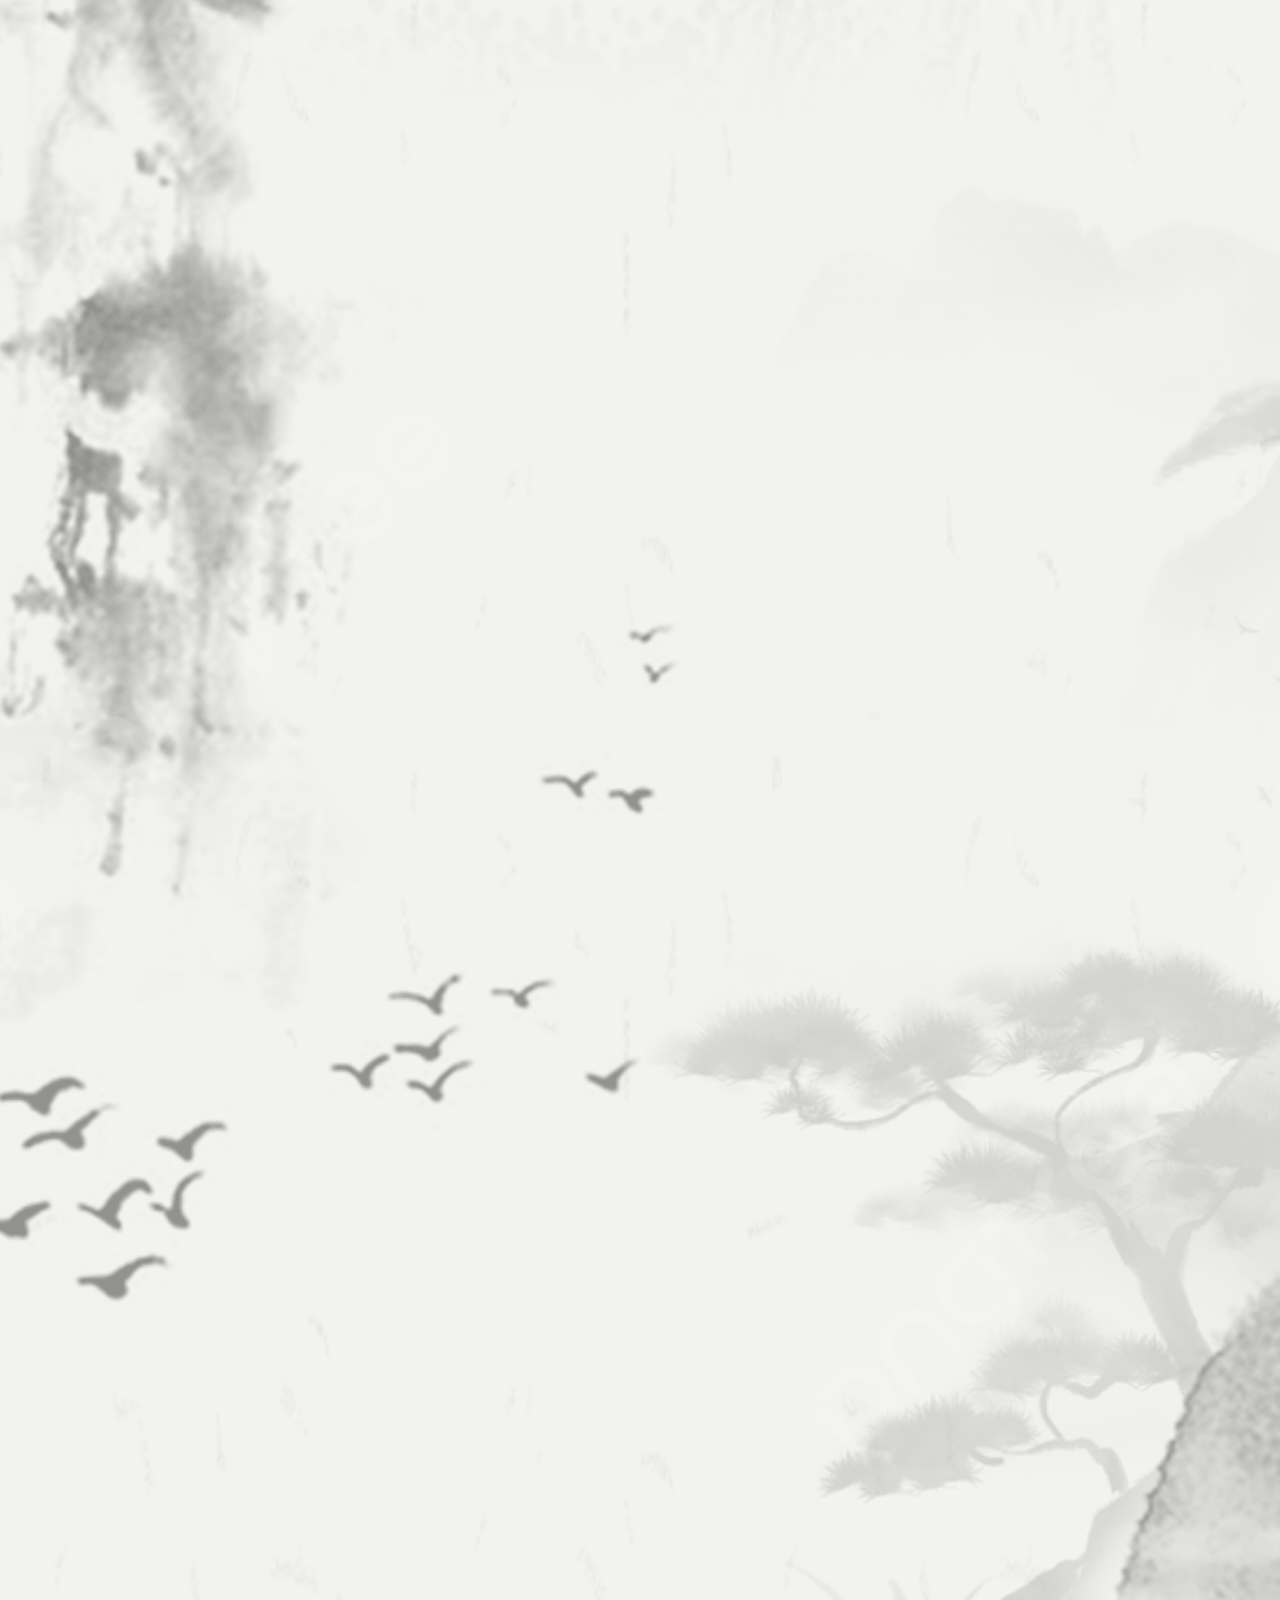
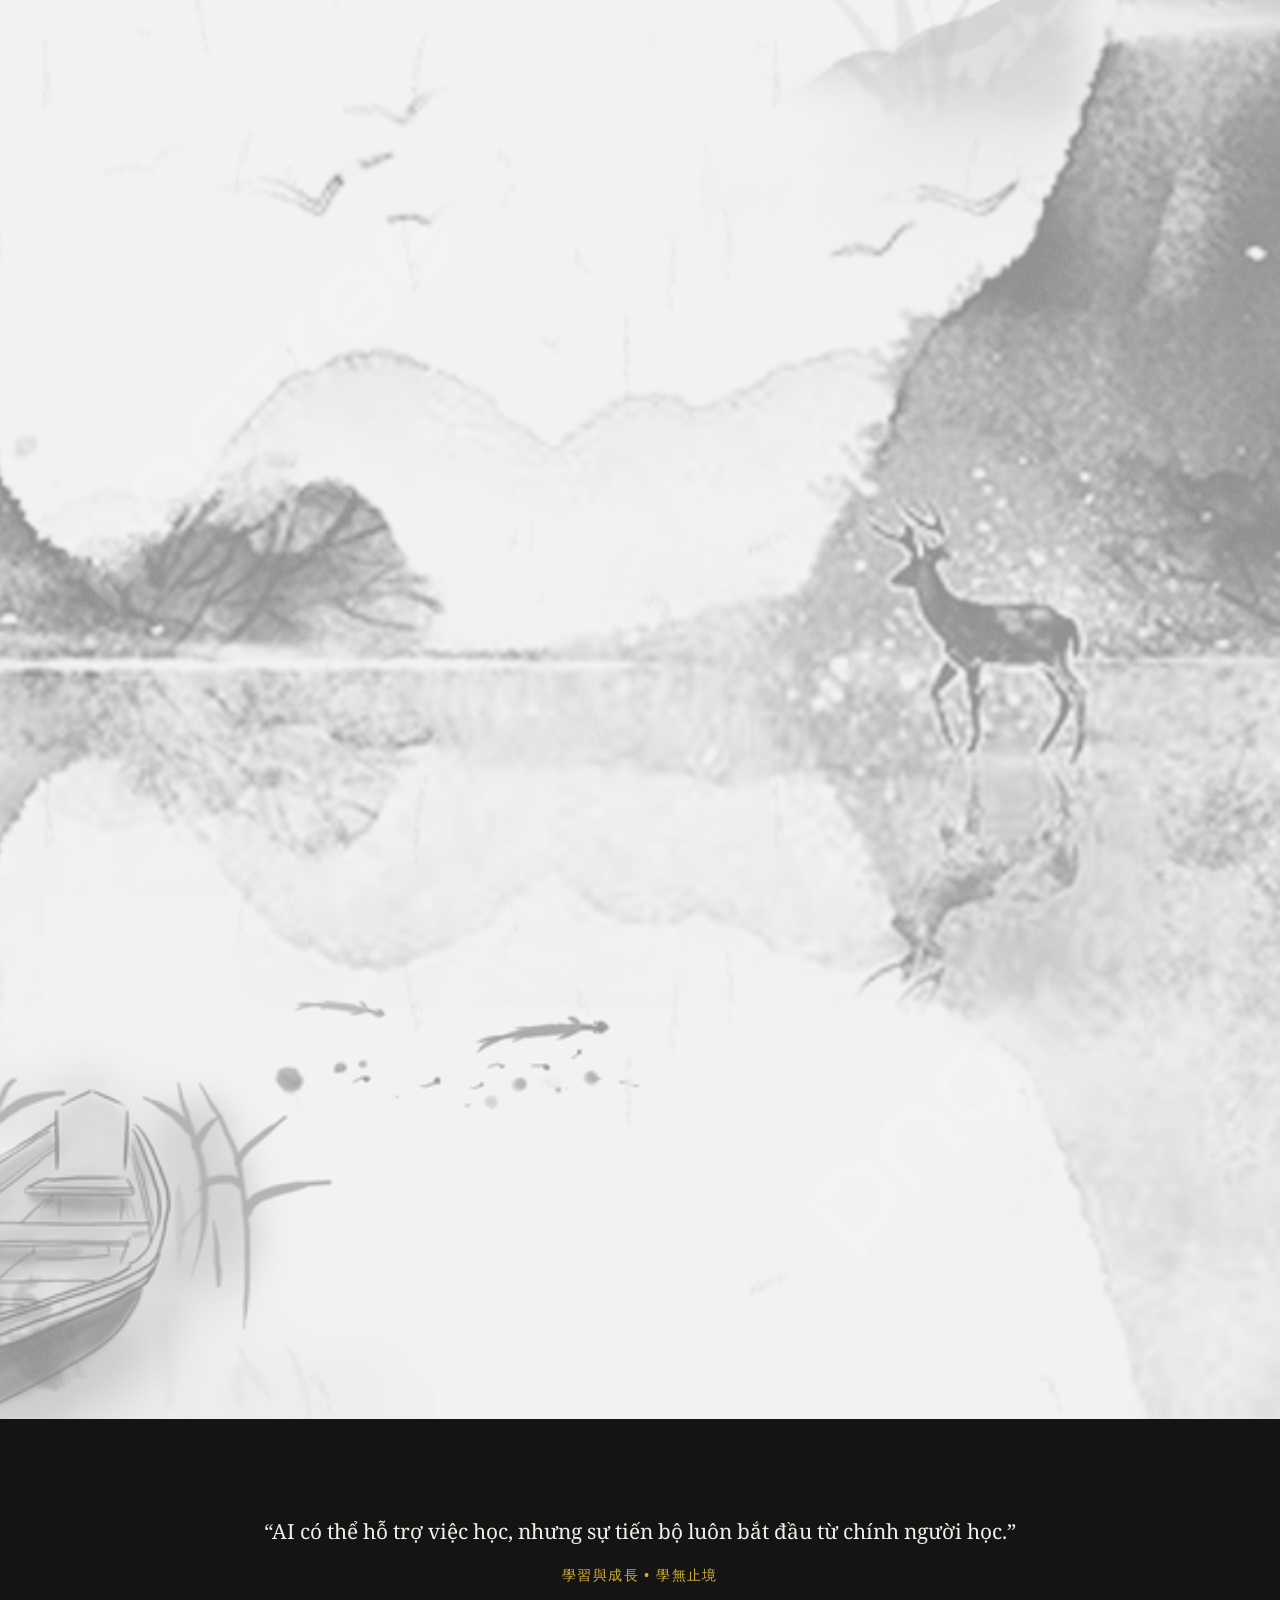
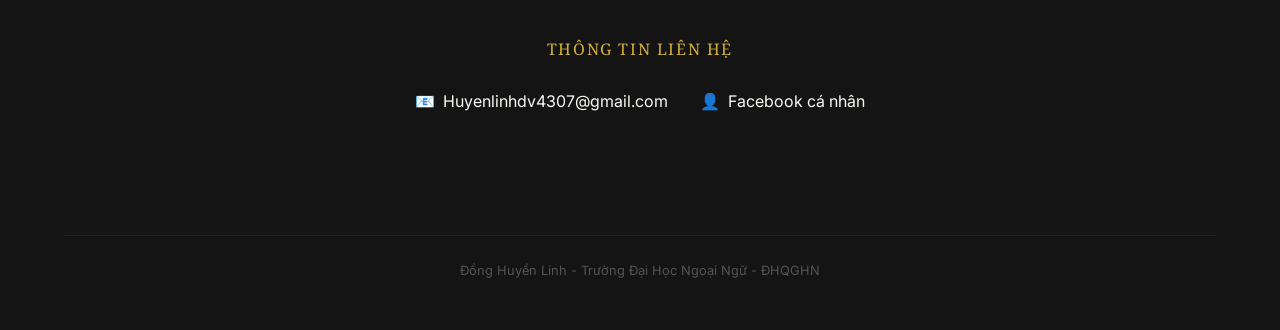
==== commit ea297ee5: "perf & a11y: toi uu toan dien ma nguon, loai bo ma chet, chuan hoa WCAG 2.2 AA va kiem thu Playwrigh" ====
--- a/index.html
+++ b/index.html
@@ -78,6 +78,11 @@
     }
   </style>
 
+  <!-- 🎋 Google Fonts Preconnect (Optimal Network Waterfall) -->
+  <link rel="preconnect" href="https://fonts.googleapis.com">
+  <link rel="preconnect" href="https://fonts.gstatic.com" crossorigin>
+  <link rel="stylesheet" href="https://fonts.googleapis.com/css2?family=Inter:wght@300;400;500;600;700&family=Noto+Serif+SC:wght@300;400;600;700&family=Noto+Serif:ital,wght@0,400;0,700;1,400&family=Playfair+Display:ital,wght@0,400;0,700;1,400&display=swap">
+
   <!-- 🎋 CSS Design System & Components -->
   <link rel="stylesheet" href="./css/variables.css">
   <link rel="stylesheet" href="./css/base.css">
@@ -87,11 +92,11 @@
 </head>
 <body>
 
+  <!-- ♿ Skip to main content for keyboard & screen readers -->
+  <a href="#MinhLaAi" class="skip-link sr-only">Chuyển đến nội dung chính</a>
+
   <!-- 🖌️ Ambient Canvas (Vết mực loang, lá trúc, chim bay, mây trôi) -->
   <canvas id="ambient-canvas" style="position: fixed; top: 0; left: 0; width: 100%; height: 100%; z-index: 1; pointer-events: none;"></canvas>
-
-  <!-- 🖌️ Ink Bleed Canvas (Hiệu ứng mực loang thủy mặc khi click) -->
-  <canvas id="ink-canvas" style="position: fixed; top: 0; left: 0; width: 100%; height: 100%; z-index: 10005; pointer-events: none;"></canvas>
 
   <!-- 🖌️ Intro Video & Welcome Overlay (Toàn màn hình) -->
   <div id="intro-video-overlay" class="intro-video-overlay">
@@ -103,7 +108,7 @@
         
         <!-- Chữ chào mừng -->
         <h2 class="chinese-welcome">你好，欢迎来到我的</h2>
-        <h1 class="english-welcome">"PORTFOLIO"</h1>
+        <div class="english-welcome">"PORTFOLIO"</div>
         
         <p class="welcome-name">Đồng Huyền Linh • 董玄靈</p>
         <p class="welcome-desc">Hành trình học tập & Trưởng thành trong thời đại AI</p>
@@ -132,8 +137,8 @@
     <div class="container nav-container">
       <a href="#Modau" class="nav-logo">
         <div class="nav-uni-logos">
-          <img src="./img/vnu_logo.png" alt="VNU Logo" class="nav-uni-logo" title="Đại học Quốc gia Hà Nội">
-          <img src="./img/ulis_logo.png" alt="ULIS Logo" class="nav-uni-logo" title="Trường Đại học Ngoại ngữ">
+          <img src="./img/vnu_logo.png" alt="VNU Logo" class="nav-uni-logo" width="32" height="32" title="Đại học Quốc gia Hà Nội">
+          <img src="./img/ulis_logo.png" alt="ULIS Logo" class="nav-uni-logo" width="32" height="32" title="Trường Đại học Ngoại ngữ">
         </div>
         玄靈 <span>• Huyền Linh</span>
       </a>
@@ -205,13 +210,13 @@
         
         <div class="hero-visual hero-animate" style="opacity: 0;">
           <div class="hero-avatar-wrapper">
-            <img src="./PortfolioAssets/ẢNH AVARTAR PHẦN MỞ ĐẦU_.jpg" alt="Đồng Huyền Linh" class="hero-avatar">
+            <img src="./PortfolioAssets/ẢNH AVARTAR PHẦN MỞ ĐẦU_.jpg" alt="Đồng Huyền Linh" class="hero-avatar" width="280" height="280" fetchpriority="high">
           </div>
           
           <!-- Embedded Video Intro (Chuyển thành Card kích hoạt Replay Intro) -->
           <div class="hero-video-box cursor-pointer" id="hero-video-trigger" style="cursor: pointer;">
             <div class="hero-video-thumbnail-wrapper" style="position: relative; border-radius: 6px; overflow: hidden; height: 180px; background-color: #000;">
-              <img src="./PortfolioAssets/AnhIntro1.png" alt="Video Intro" style="width: 100%; height: 100%; object-fit: cover; opacity: 0.8;">
+              <img src="./PortfolioAssets/AnhIntro1.png" alt="Video Intro" width="1920" height="1080" style="width: 100%; height: 100%; object-fit: cover; opacity: 0.8;">
               <div class="video-play-overlay" style="position: absolute; top: 0; left: 0; width: 100%; height: 100%; display: flex; align-items: center; justify-content: center; background: rgba(0,0,0,0.3); transition: background 0.3s;">
                 <div class="play-btn-circle" style="width: 50px; height: 50px; border-radius: 50%; background: rgba(255,255,255,0.9); display: flex; align-items: center; justify-content: center; box-shadow: 0 4px 10px rgba(0,0,0,0.3); color: var(--accent-vermillion); font-size: 1.25rem;">
                   ▶
@@ -632,14 +637,14 @@
             <!-- 3.1 Cảm nhận về học phần -->
             <div class="reflection-compare" style="margin-bottom: var(--space-xl);">
               <div class="card compare-card before card-classical" style="padding: var(--space-xl);">
-                <h4 class="text-serif" style="color: var(--accent-vermillion); margin-top: 0; font-size: 1.15rem;"><span>⏳</span> Mình của ngày đầu tiên</h4>
+                <h3 class="text-serif" style="color: var(--accent-vermillion); margin-top: 0; font-size: 1.15rem;"><span>⏳</span> Mình của ngày đầu tiên</h3>
                 <p style="font-size: 0.98rem; line-height: 1.8; color: var(--text-charcoal); margin: 0; text-align: justify;">
                   Khi bắt đầu học phần này, mình xem công nghệ chủ yếu là những công cụ phục vụ học tập hàng ngày. Mình biết sử dụng một số ứng dụng phổ biến nhưng chưa thực sự hiểu cách khai thác chúng một cách có hệ thống. Đối với AI, mình tò mò nhưng cũng khá mơ hồ. Mình thường sử dụng AI để tìm câu trả lời nhanh hơn thay vì suy nghĩ sâu hơn về cách đặt câu hỏi hay đánh giá chất lượng thông tin nhận được.
                 </p>
               </div>
               
               <div class="card compare-card after card-classical" style="padding: var(--space-xl);">
-                <h4 class="text-serif" style="color: var(--accent-gold-light); margin-top: 0; font-size: 1.15rem;"><span>✨</span> Mình của hiện tại</h4>
+                <h3 class="text-serif" style="color: var(--accent-gold-light); margin-top: 0; font-size: 1.15rem;"><span>✨</span> Mình của hiện tại</h3>
                 <p style="font-size: 0.98rem; line-height: 1.8; color: var(--text-charcoal); margin: 0; text-align: justify;">
                   Sau một học kỳ, điều thay đổi lớn nhất không phải là số lượng công cụ mình biết sử dụng. Điều thay đổi lớn nhất là cách mình học. Mình bắt đầu chú ý hơn đến việc tổ chức thông tin, đánh giá nguồn dữ liệu, xây dựng quy trình làm việc và sử dụng AI như một người hỗ trợ thay vì phụ thuộc hoàn toàn vào nó. Mình hiểu rằng công nghệ không làm cho việc học trở nên dễ dàng hơn một cách kỳ diệu. Nó chỉ phát huy giá trị khi người học chủ động tư duy, chủ động lựa chọn và chịu trách nhiệm với những gì mình tạo ra.
                 </p>
@@ -847,7 +852,7 @@
                   <div class="card card-classical" style="background: rgba(184, 144, 71, 0.05); border: 1px solid rgba(184, 144, 71, 0.2); padding: var(--space-md);">
                     <h5 class="text-serif" style="margin: 0 0 6px 0; color: var(--accent-vermillion);">Thư viện Prompt cá nhân</h5>
                     <div class="qr-card-content" style="display: flex; gap: var(--space-md); align-items: center; margin-top: 8px;">
-                      <img src="./PortfolioAssets/MÃ QR CHO PROMPT LIBRARY.png" alt="Mã QR Thư viện Prompt cá nhân" style="width: 80px; height: 80px; border-radius: 4px; border: 1px solid var(--accent-gold); cursor: pointer;" data-lightbox data-caption="Mã QR Thư viện Prompt cá nhân">
+                      <img src="./PortfolioAssets/MÃ QR CHO PROMPT LIBRARY.png" alt="Mã QR Thư viện Prompt cá nhân" width="80" height="80" loading="lazy" style="width: 80px; height: 80px; border-radius: 4px; border: 1px solid var(--accent-gold); cursor: pointer;" data-lightbox data-caption="Mã QR Thư viện Prompt cá nhân">
                       <div>
                         <p style="font-size: 0.88rem; line-height: 1.4; color: var(--text-charcoal); margin: 0 0 6px 0;">
                           Quét mã QR để truy cập kho lưu trữ <strong>Prompt Library</strong> cá nhân được tích lũy trong học kỳ.
@@ -946,43 +951,6 @@
     </div>
   </div>
 
-  <!-- BACKGROUND SVG FILTER FOR REALISTIC INK-BLEED EFFECTS -->
-  <svg style="position: absolute; width: 0; height: 0; pointer-events: none;">
-    <defs>
-      <!-- Bộ lọc chính cho vết mực loang -->
-      <filter id="ink-bleed-filter" x="-20%" y="-20%" width="140%" height="140%">
-        <!-- Tạo nhiễu hạt động để làm méo đường tròn -->
-        <feTurbulence type="fractalNoise" baseFrequency="0.05" numOctaves="4" result="noise" />
-        
-        <!-- Bẻ cong biên hình tròn dựa trên nhiễu fractal -->
-        <feDisplacementMap in="SourceGraphic" in2="noise" scale="14" xChannelSelector="R" yChannelSelector="G" result="displaced" />
-        
-        <!-- Tăng tương phản của kênh Alpha để tạo viền cô đặc mực (Wet-Edge) -->
-        <feColorMatrix type="matrix" values="
-          1 0 0 0 0
-          0 1 0 0 0
-          0 0 1 0 0
-          0 0 0 18 -6
-        " result="sharp" />
-        
-        <!-- Tạo lớp loang nhẹ mờ nhạt bao quanh lớp nhân đậm -->
-        <feGaussianBlur in="displaced" stdDeviation="3.5" result="blur" />
-        <feColorMatrix type="matrix" values="
-          1 0 0 0 0
-          0 1 0 0 0
-          0 0 1 0 0
-          0 0 0 1.2 0
-        " result="soft-bleed" />
-
-        <!-- Trộn lớp nhân sắc nét và lớp rìa mờ ảo lại với nhau -->
-        <feMerge>
-          <feMergeNode in="soft-bleed" />
-          <feMergeNode in="sharp" />
-        </feMerge>
-      </filter>
-    </defs>
-  </svg>
-
   <!-- ==========================================================================
        SCRIPTS
        ========================================================================== -->
@@ -991,8 +959,6 @@
   <script src="https://cdnjs.cloudflare.com/ajax/libs/gsap/3.12.2/gsap.min.js"></script>
   <script src="https://cdnjs.cloudflare.com/ajax/libs/gsap/3.12.2/ScrollTrigger.min.js"></script>
   
-
-  
   <!-- Custom scripts -->
   <script src="./js/loading.js"></script>
   <script src="./js/ambient-canvas.js"></script>
@@ -1000,7 +966,6 @@
   <script src="./js/lightbox.js"></script>
   <script src="./js/scroll-effects.js"></script>
   <script src="./js/custom-cursor.js"></script>
-  <script src="./js/ink-bleed.js"></script>
 
 </body>
 </html>
--- a/css/base.css
+++ b/css/base.css
@@ -1,5 +1,5 @@
 /* 🎋 Base & Global Styles for HLinh Portfolio */
-@import url('https://fonts.googleapis.com/css2?family=Inter:wght@300;400;500;600;700&family=Noto+Serif+SC:wght@300;400;600;700&family=Noto+Serif:ital,wght@0,400;0,700;1,400&family=Playfair+Display:ital,wght@0,400;0,700;1,400&display=swap');
+/* Note: Google Fonts are loaded via preconnect <link> tags in HTML head for optimal performance */
 
 *, *::before, *::after {
   box-sizing: border-box;
@@ -13,6 +13,7 @@
   -webkit-font-smoothing: antialiased;
   -moz-osx-font-smoothing: grayscale;
   -webkit-overflow-scrolling: touch;
+  overflow-x: hidden;
 }
 
 body {
--- a/css/components.css
+++ b/css/components.css
@@ -14,10 +14,6 @@
   -webkit-backdrop-filter: blur(10px);
   border-bottom: 1px solid var(--border-ink);
   transition: transform var(--transition-normal), background-color var(--transition-normal);
-}
-
-.site-header.scrolled {
-  background-color: rgba(249, 249, 246, 0.96);
 }
 
 .site-header.scroll-down {
@@ -623,7 +619,6 @@
 .scroll-unroll-content {
   width: 100%;
   clip-path: inset(0% 50% 0% 50%); /* Collapsed vertically in center */
-  will-change: clip-path;
   transition: clip-path 1.0s var(--ease-ink);
   background: rgba(253, 252, 249, 0.74); /* Semi-transparent parchment background */
   backdrop-filter: blur(0px);
@@ -752,4 +747,70 @@
   }
 }
 
-
+/* ==========================================================================
+   ♿ WCAG 2.2 AA ACCESSIBILITY ENHANCEMENTS
+   ========================================================================== */
+
+/* 1. Visible Keyboard Focus Ring (:focus-visible) */
+a:focus-visible,
+button:focus-visible,
+input:focus-visible,
+select:focus-visible,
+textarea:focus-visible,
+[tabindex]:focus-visible {
+  outline: 2px solid var(--accent-gold);
+  outline-offset: 3px;
+  border-radius: 4px;
+}
+
+/* 2. Screen Reader Utilities & Skip-to-content */
+.sr-only {
+  position: absolute;
+  width: 1px;
+  height: 1px;
+  padding: 0;
+  margin: -1px;
+  overflow: hidden;
+  clip: rect(0, 0, 0, 0);
+  white-space: nowrap;
+  border: 0;
+}
+
+.skip-link:focus {
+  position: fixed;
+  top: 16px;
+  left: 16px;
+  z-index: 10001;
+  width: auto;
+  height: auto;
+  clip: auto;
+  white-space: normal;
+  padding: 10px 18px;
+  background: var(--bg-paper-warm);
+  color: var(--accent-vermillion);
+  border: 2px solid var(--accent-gold);
+  border-radius: 6px;
+  font-family: var(--font-serif);
+  font-weight: 700;
+  box-shadow: 0 8px 24px rgba(0, 0, 0, 0.2);
+}
+
+/* 3. Reduced Motion Support for Vestibular Disorders */
+@media (prefers-reduced-motion: reduce) {
+  *, *::before, *::after {
+    animation-duration: 0.01ms !important;
+    animation-iteration-count: 1 !important;
+    transition-duration: 0.01ms !important;
+    scroll-behavior: auto !important;
+  }
+
+  .animate-float-cloud,
+  .pulse-glow,
+  .hero-animate {
+    animation: none !important;
+    opacity: 1 !important;
+  }
+}
+
+
+
